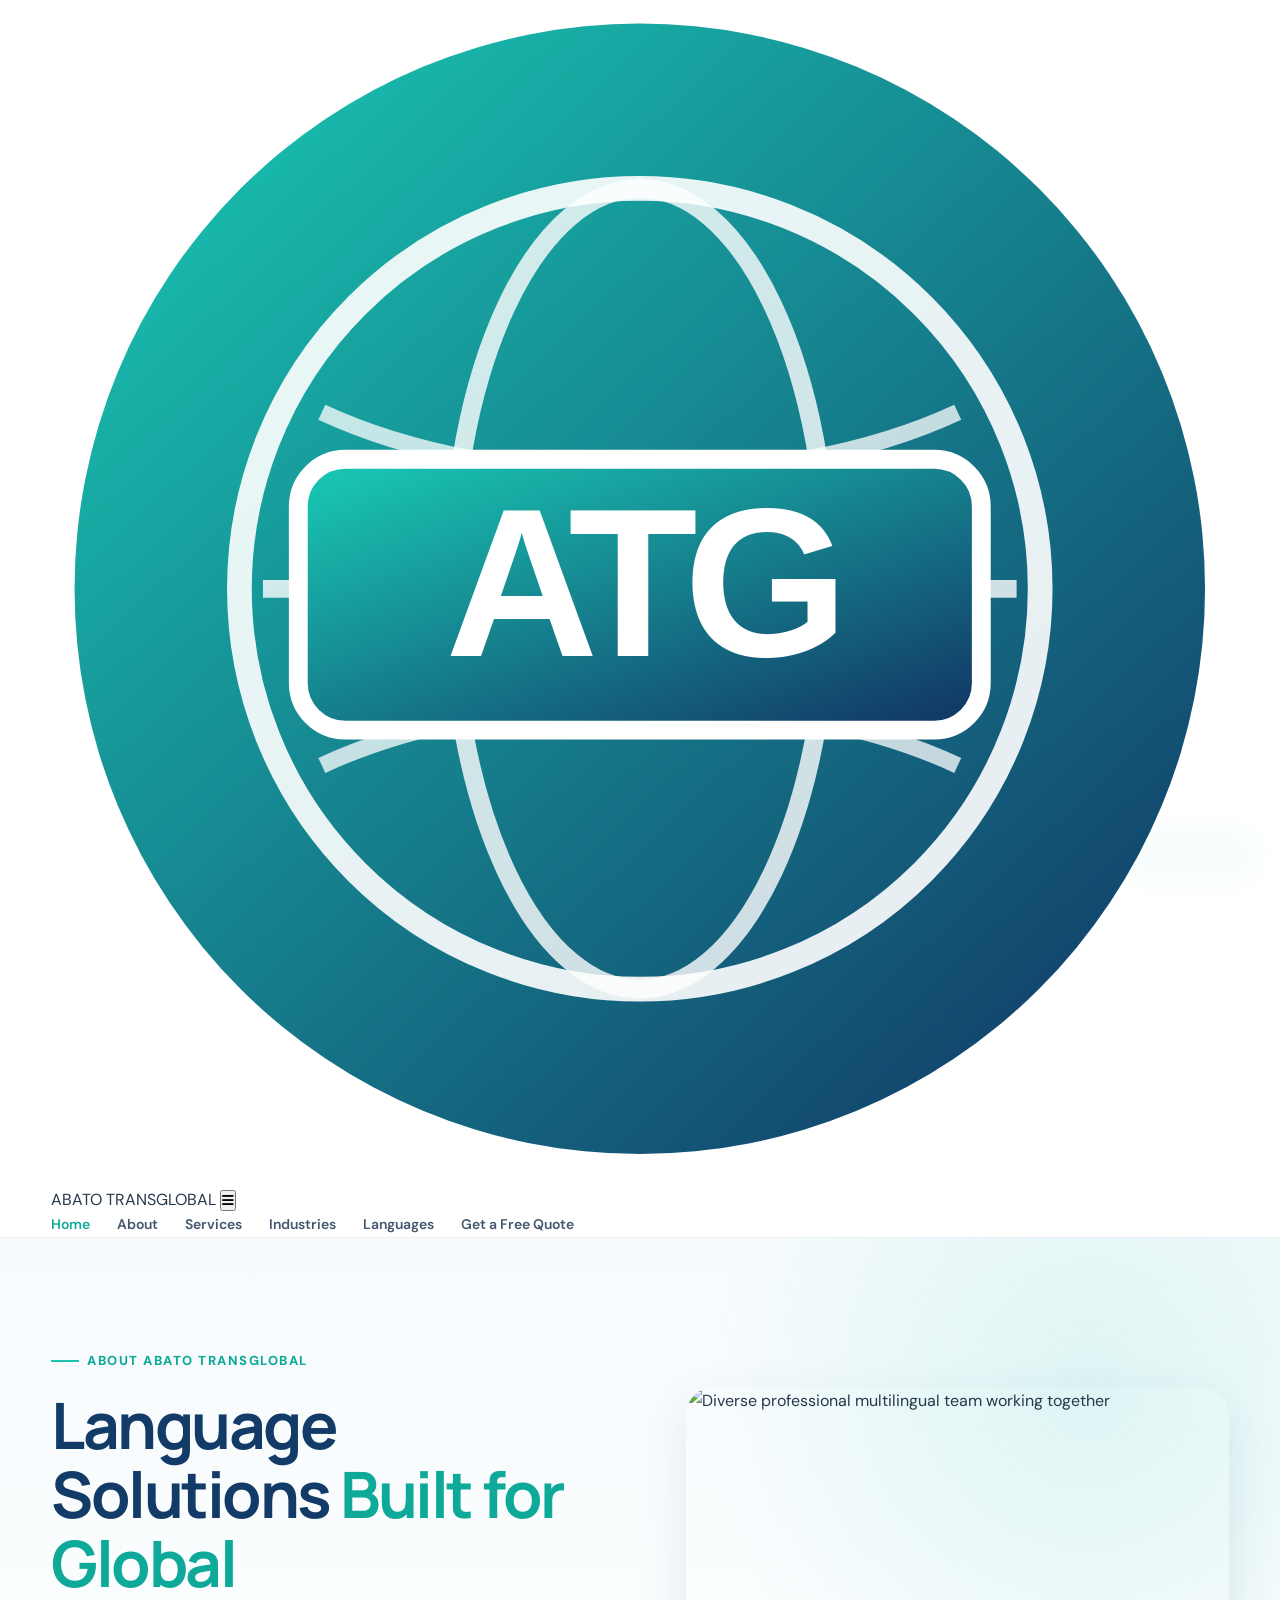
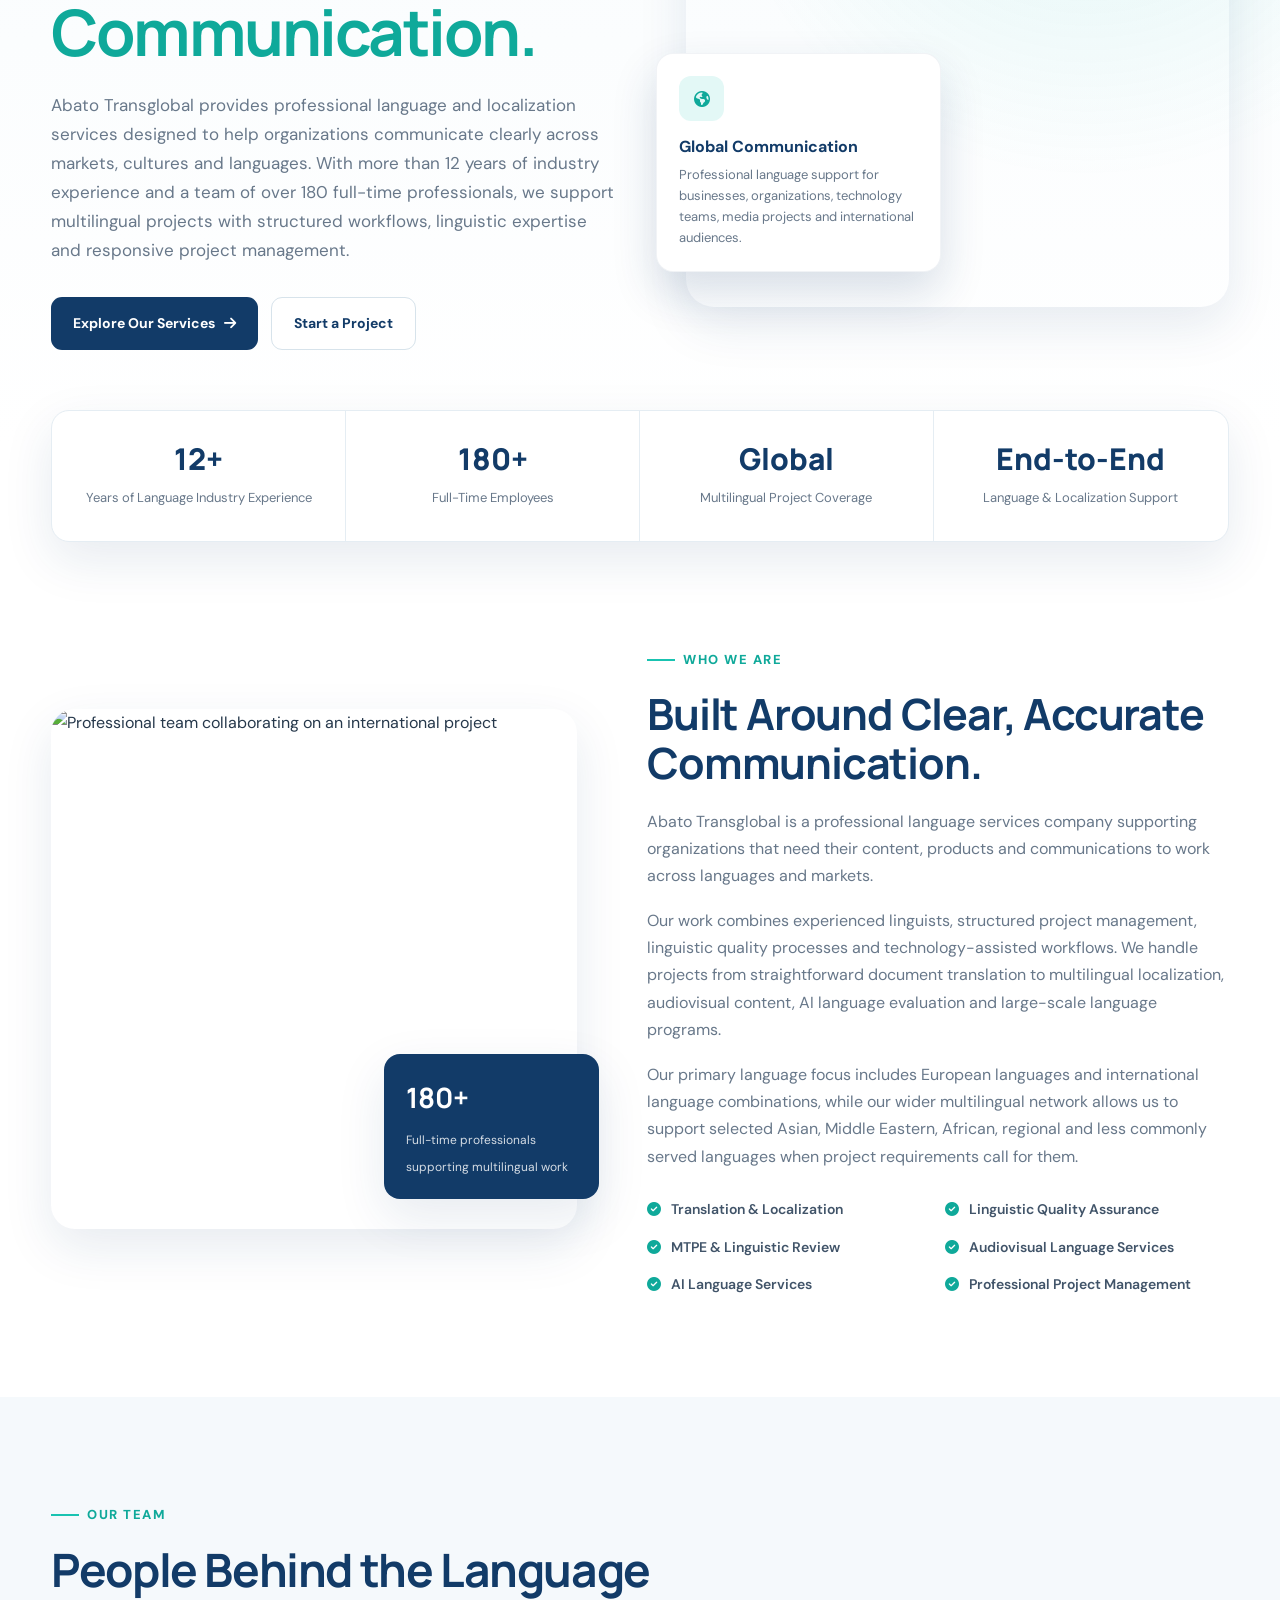
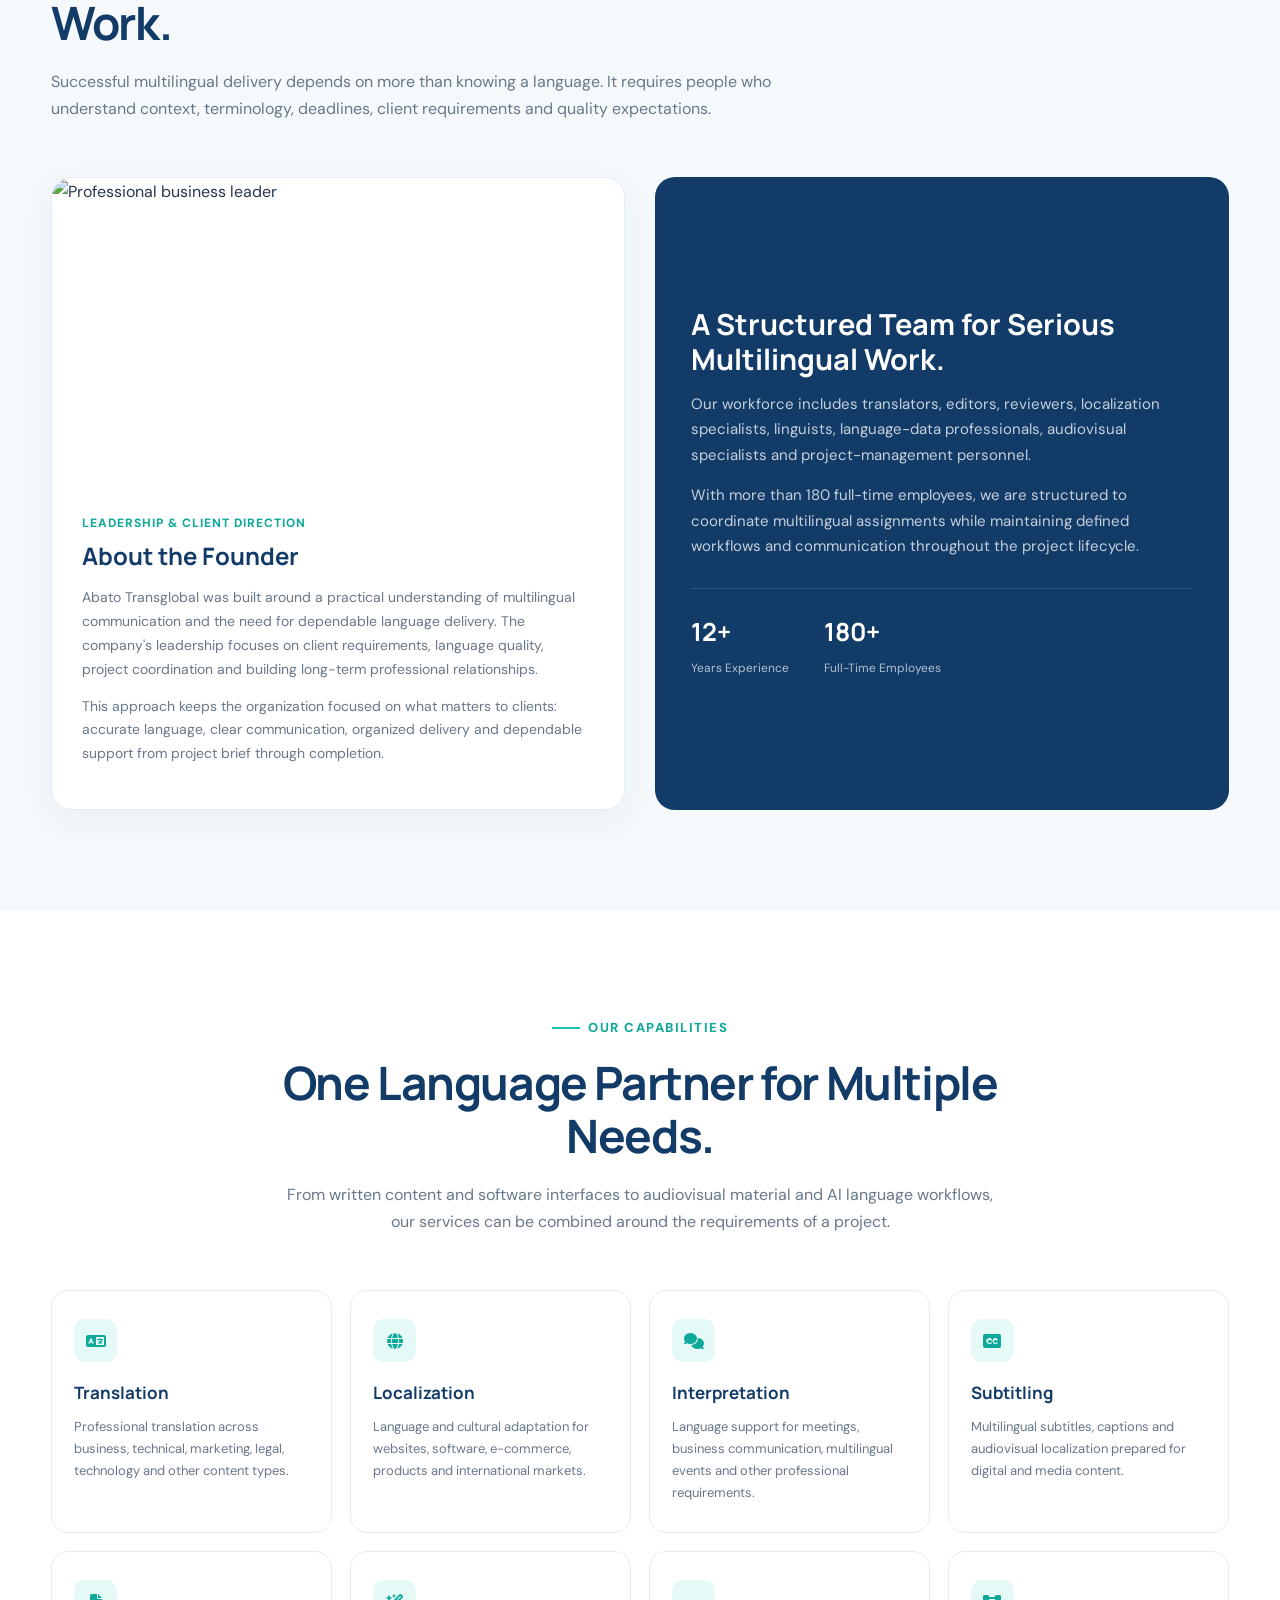
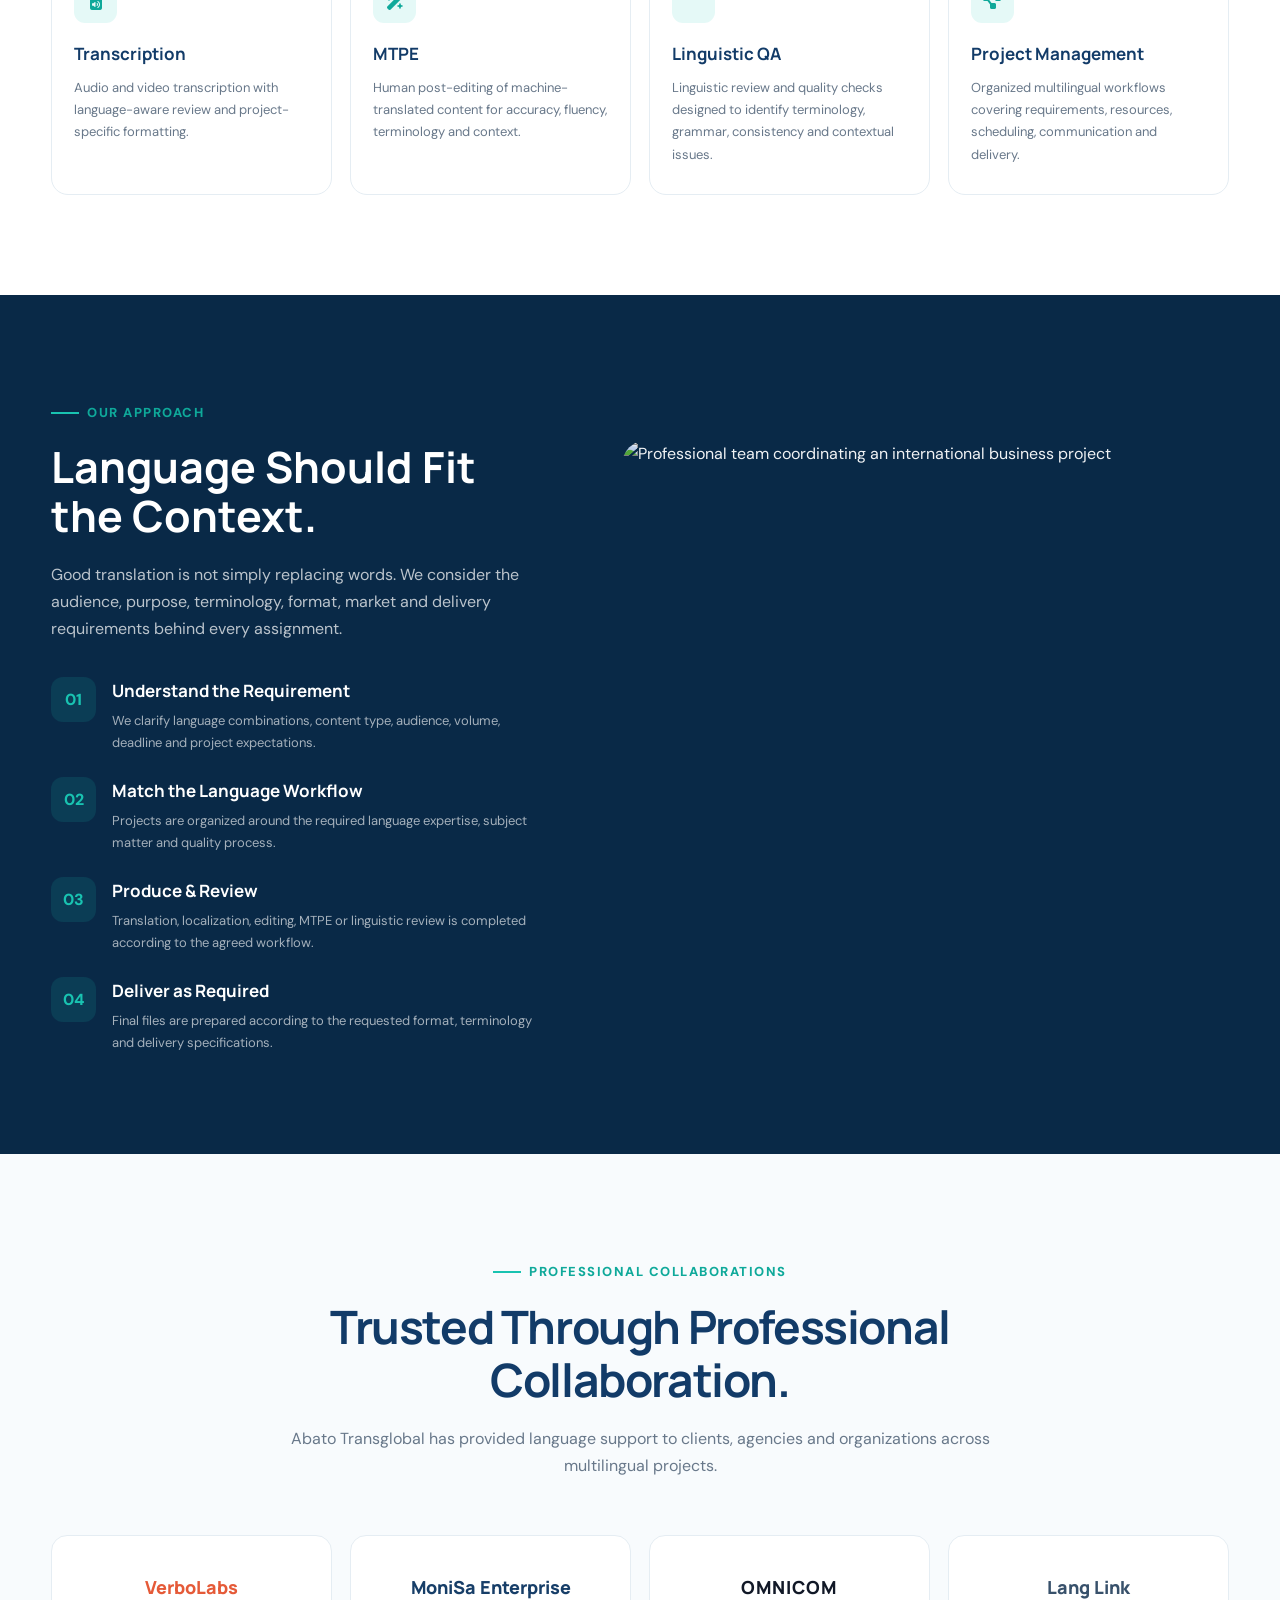
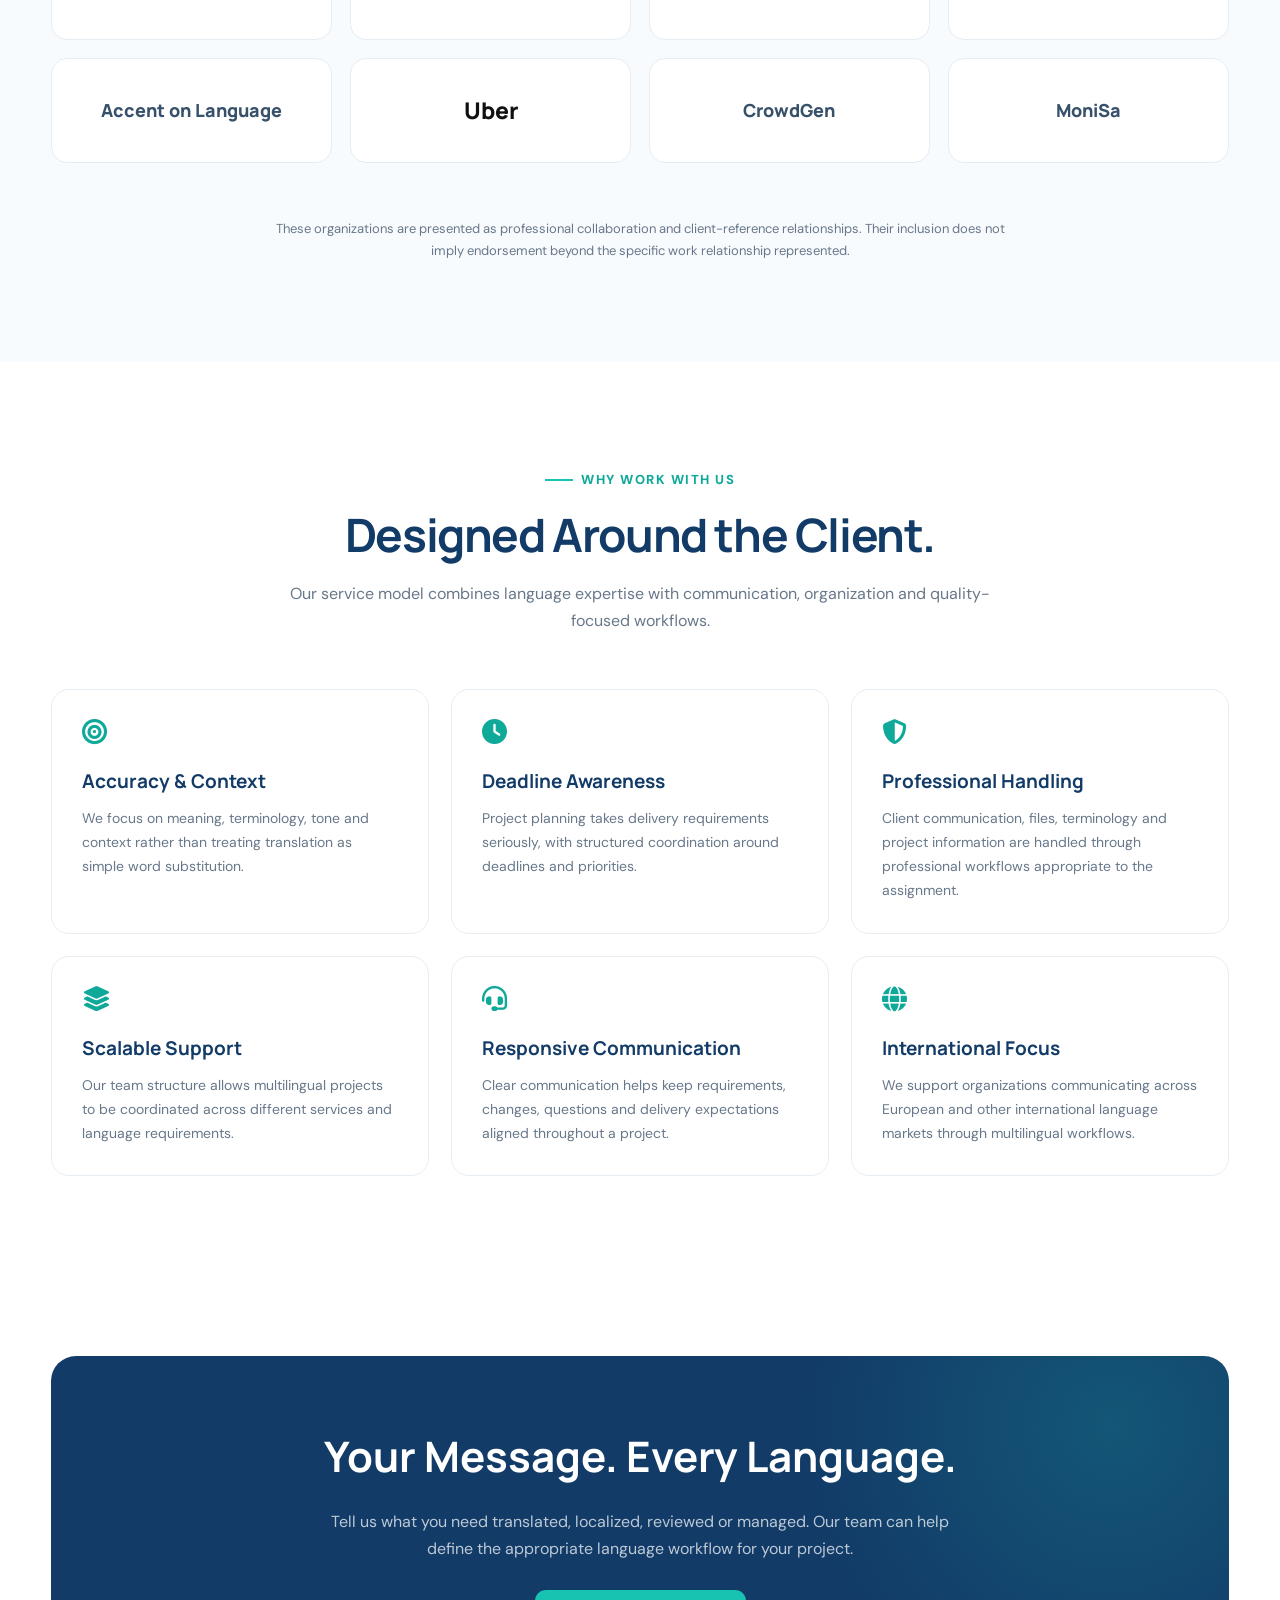
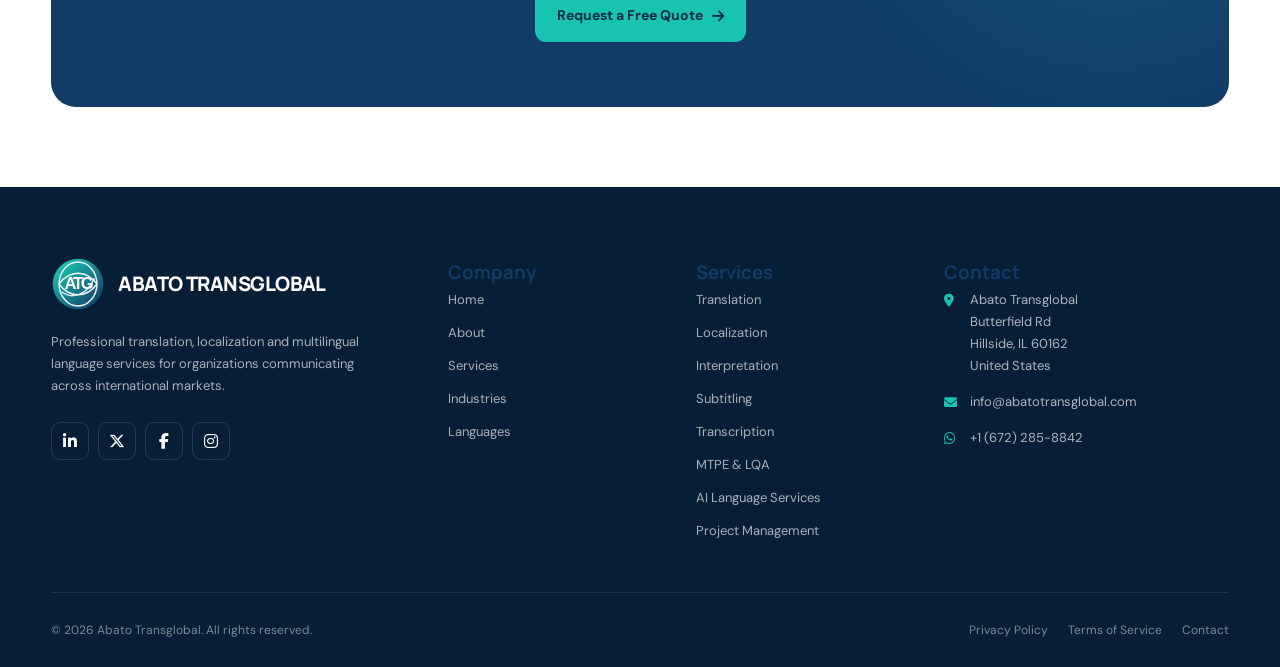
==== about/index.html @ b966aec7 "Update index.html" ====
<!DOCTYPE html>
<html lang="en">
<head>
  <meta charset="UTF-8">
  <meta name="viewport" content="width=device-width, initial-scale=1.0">

  <title>About Us | Abato Transglobal</title>

  <meta name="description"
        content="Learn about Abato Transglobal, a professional language services company providing translation, localization, interpretation, subtitling, transcription, MTPE, linguistic QA, AI language services and project management.">

  <meta name="keywords"
        content="Abato Transglobal, translation company, localization, interpretation, subtitling, transcription, MTPE, linguistic QA, multilingual services">

  <link rel="canonical" href="https://abatotransglobal.com/about/">

  <!-- Google Fonts -->
  <link rel="preconnect" href="https://fonts.googleapis.com">
  <link rel="preconnect" href="https://fonts.gstatic.com" crossorigin>

  <link href="https://fonts.googleapis.com/css2?family=DM+Sans:wght@400;500;600;700&family=Manrope:wght@500;600;700;800&display=swap"
        rel="stylesheet">

  <!-- Font Awesome -->
  <link rel="stylesheet"
        href="https://cdnjs.cloudflare.com/ajax/libs/font-awesome/6.5.2/css/all.min.css">

  <style>

    :root {
      --teal: #19c3b1;
      --teal-dark: #0fa99a;
      --navy: #123b68;
      --navy-dark: #092947;
      --text: #26384b;
      --muted: #68788a;
      --light: #f5f9fc;
      --white: #ffffff;
      --border: #e5edf3;
      --shadow: 0 18px 50px rgba(18,59,104,0.10);
      --radius: 20px;
    }

    * {
      margin: 0;
      padding: 0;
      box-sizing: border-box;
    }

    html {
      scroll-behavior: smooth;
    }

    body {
      font-family: "DM Sans", sans-serif;
      color: var(--text);
      background: #ffffff;
      line-height: 1.7;
      overflow-x: hidden;
    }

    img {
      width: 100%;
      display: block;
    }

    a {
      text-decoration: none;
      color: inherit;
    }

    button,
    input,
    textarea,
    select {
      font-family: inherit;
    }

    .container {
      width: min(1180px, 92%);
      margin: auto;
    }

    /* =========================================
       HEADER
    ========================================= */

    header {
      position: sticky;
      top: 0;
      z-index: 1000;
      background: rgba(255,255,255,0.96);
      backdrop-filter: blur(16px);
      border-bottom: 1px solid rgba(18,59,104,0.08);
    }

    .nav {
      min-height: 82px;
      display: flex;
      align-items: center;
      justify-content: space-between;
      gap: 30px;
    }

    /* =========================================
       EXACT ATG-STYLE HTML LOGO
       DO NOT CHANGE
    ========================================= */

    .logo {
      display: inline-flex;
      align-items: center;
      gap: 13px;
      flex-shrink: 0;
    }

    .logo-icon {
      width: 54px;
      height: 54px;
      display: block;
      flex-shrink: 0;
    }

    .logo-text {
      font-family: "Manrope", sans-serif;
      font-size: 20px;
      line-height: 1;
      font-weight: 800;
      color: #123b68;
      letter-spacing: -0.55px;
      white-space: nowrap;
    }

    .nav-links {
      display: flex;
      align-items: center;
      gap: 27px;
    }

    .nav-links a {
      font-size: 14px;
      font-weight: 600;
      color: #42566c;
      transition: 0.25s ease;
    }

    .nav-links a:hover,
    .nav-links a.active {
      color: var(--teal-dark);
    }

    .nav-cta {
      background: var(--navy);
      color: white !important;
      padding: 12px 19px;
      border-radius: 10px;
    }

    .nav-cta:hover {
      background: var(--teal-dark);
    }

    .mobile-menu {
      display: none;
      border: none;
      background: none;
      color: var(--navy);
      font-size: 24px;
      cursor: pointer;
    }

    /* =========================================
       HERO
    ========================================= */

    .hero {
      position: relative;
      padding: 105px 0 95px;
      overflow: hidden;
      background:
        radial-gradient(circle at 85% 20%, rgba(25,195,177,0.12), transparent 30%),
        linear-gradient(180deg, #f7fbfd 0%, #ffffff 100%);
    }

    .hero-grid {
      display: grid;
      grid-template-columns: 1.02fr 0.98fr;
      gap: 70px;
      align-items: center;
    }

    .eyebrow {
      display: inline-flex;
      align-items: center;
      gap: 8px;
      color: var(--teal-dark);
      font-size: 13px;
      font-weight: 800;
      text-transform: uppercase;
      letter-spacing: 1.5px;
      margin-bottom: 18px;
    }

    .eyebrow::before {
      content: "";
      width: 28px;
      height: 2px;
      background: var(--teal);
      display: inline-block;
    }

    h1,
    h2,
    h3 {
      font-family: "Manrope", sans-serif;
      color: var(--navy);
    }

    .hero h1 {
      font-size: clamp(42px, 5vw, 68px);
      line-height: 1.08;
      letter-spacing: -2.5px;
      margin-bottom: 25px;
    }

    .hero h1 span {
      color: var(--teal-dark);
    }

    .hero-copy {
      color: var(--muted);
      font-size: 17px;
      max-width: 640px;
      margin-bottom: 32px;
    }

    .hero-buttons {
      display: flex;
      flex-wrap: wrap;
      gap: 13px;
    }

    .btn {
      display: inline-flex;
      align-items: center;
      justify-content: center;
      gap: 9px;
      padding: 14px 22px;
      border-radius: 11px;
      font-size: 14px;
      font-weight: 700;
      transition: 0.25s ease;
    }

    .btn-primary {
      background: var(--navy);
      color: white;
    }

    .btn-primary:hover {
      background: var(--teal-dark);
      transform: translateY(-2px);
    }

    .btn-secondary {
      border: 1px solid #d7e3eb;
      color: var(--navy);
      background: white;
    }

    .btn-secondary:hover {
      border-color: var(--teal);
      color: var(--teal-dark);
    }

    .hero-image-wrap {
      position: relative;
    }

    .hero-image {
      height: 520px;
      object-fit: cover;
      border-radius: 28px;
      box-shadow: var(--shadow);
    }

    .hero-card {
      position: absolute;
      left: -30px;
      bottom: 35px;
      width: 285px;
      background: white;
      padding: 22px;
      border-radius: 17px;
      box-shadow: 0 20px 45px rgba(18,59,104,0.16);
      border: 1px solid rgba(18,59,104,0.06);
    }

    .hero-card-icon {
      width: 45px;
      height: 45px;
      display: grid;
      place-items: center;
      background: rgba(25,195,177,0.12);
      color: var(--teal-dark);
      border-radius: 12px;
      margin-bottom: 12px;
    }

    .hero-card strong {
      color: var(--navy);
      display: block;
      margin-bottom: 5px;
    }

    .hero-card p {
      color: var(--muted);
      font-size: 13px;
      line-height: 1.6;
    }

    /* =========================================
       STATS
    ========================================= */

    .stats {
      padding: 0;
      margin-top: -35px;
      position: relative;
      z-index: 3;
    }

    .stats-grid {
      background: white;
      box-shadow: var(--shadow);
      border-radius: 18px;
      border: 1px solid var(--border);
      display: grid;
      grid-template-columns: repeat(4, 1fr);
      overflow: hidden;
    }

    .stat {
      padding: 30px 24px;
      text-align: center;
      border-right: 1px solid var(--border);
    }

    .stat:last-child {
      border-right: none;
    }

    .stat strong {
      font-family: "Manrope", sans-serif;
      color: var(--navy);
      display: block;
      font-size: 30px;
      font-weight: 800;
      line-height: 1.2;
      margin-bottom: 6px;
    }

    .stat span {
      font-size: 13px;
      color: var(--muted);
    }

    /* =========================================
       SECTIONS
    ========================================= */

    section {
      padding: 100px 0;
    }

    .section-heading {
      max-width: 720px;
      margin-bottom: 55px;
    }

    .section-heading.center {
      margin-left: auto;
      margin-right: auto;
      text-align: center;
    }

    .section-heading h2 {
      font-size: clamp(32px, 4vw, 46px);
      line-height: 1.15;
      letter-spacing: -1.4px;
      margin-bottom: 18px;
    }

    .section-heading p {
      color: var(--muted);
      font-size: 16px;
    }

    /* =========================================
       WHO WE ARE
    ========================================= */

    .who {
      background: white;
    }

    .who-grid {
      display: grid;
      grid-template-columns: 0.95fr 1.05fr;
      gap: 70px;
      align-items: center;
    }

    .image-card {
      position: relative;
    }

    .image-card img {
      height: 520px;
      object-fit: cover;
      border-radius: 24px;
      box-shadow: var(--shadow);
    }

    .image-badge {
      position: absolute;
      right: -22px;
      bottom: 30px;
      background: var(--navy);
      color: white;
      padding: 20px 22px;
      border-radius: 16px;
      width: 215px;
      box-shadow: var(--shadow);
    }

    .image-badge strong {
      display: block;
      font-family: "Manrope", sans-serif;
      font-size: 28px;
      margin-bottom: 3px;
    }

    .image-badge span {
      font-size: 12px;
      opacity: 0.82;
    }

    .who-content h2 {
      font-size: 43px;
      line-height: 1.15;
      letter-spacing: -1.2px;
      margin-bottom: 20px;
    }

    .who-content p {
      color: var(--muted);
      margin-bottom: 18px;
    }

    .check-list {
      display: grid;
      grid-template-columns: repeat(2, 1fr);
      gap: 14px;
      margin-top: 28px;
    }

    .check-item {
      display: flex;
      align-items: flex-start;
      gap: 10px;
      color: #415469;
      font-size: 14px;
      font-weight: 600;
    }

    .check-item i {
      color: var(--teal-dark);
      margin-top: 4px;
    }

    /* =========================================
       FOUNDER / TEAM
    ========================================= */

    .team {
      background: var(--light);
    }

    .team-grid {
      display: grid;
      grid-template-columns: 1fr 1fr;
      gap: 30px;
    }

    .team-card {
      background: white;
      border: 1px solid var(--border);
      border-radius: 20px;
      overflow: hidden;
      box-shadow: 0 10px 35px rgba(18,59,104,0.05);
    }

    .team-card-image {
      height: 300px;
      object-fit: cover;
    }

    .team-card-body {
      padding: 30px;
    }

    .team-card-body h3 {
      font-size: 24px;
      margin-bottom: 10px;
    }

    .team-card-body p {
      color: var(--muted);
      font-size: 14px;
      margin-bottom: 13px;
    }

    .team-role {
      color: var(--teal-dark);
      font-size: 12px;
      font-weight: 800;
      text-transform: uppercase;
      letter-spacing: 1px;
    }

    .team-note {
      background: var(--navy);
      color: white;
      border-radius: 20px;
      padding: 36px;
      display: flex;
      flex-direction: column;
      justify-content: center;
    }

    .team-note h3 {
      color: white;
      font-size: 29px;
      line-height: 1.2;
      margin-bottom: 15px;
    }

    .team-note p {
      color: rgba(255,255,255,0.76);
      font-size: 15px;
    }

    .team-note .mini-stat {
      margin-top: 28px;
      padding-top: 22px;
      border-top: 1px solid rgba(255,255,255,0.13);
      display: flex;
      gap: 35px;
    }

    .mini-stat strong {
      display: block;
      font-size: 25px;
      font-family: "Manrope", sans-serif;
    }

    .mini-stat span {
      color: rgba(255,255,255,0.68);
      font-size: 12px;
    }

    /* =========================================
       CAPABILITIES
    ========================================= */

    .capabilities-grid {
      display: grid;
      grid-template-columns: repeat(4, 1fr);
      gap: 18px;
    }

    .capability {
      padding: 28px 22px;
      border: 1px solid var(--border);
      border-radius: 17px;
      background: white;
      transition: 0.25s ease;
    }

    .capability:hover {
      transform: translateY(-5px);
      box-shadow: var(--shadow);
      border-color: rgba(25,195,177,0.28);
    }

    .capability i {
      width: 43px;
      height: 43px;
      display: grid;
      place-items: center;
      border-radius: 11px;
      background: rgba(25,195,177,0.11);
      color: var(--teal-dark);
      margin-bottom: 17px;
    }

    .capability h3 {
      font-size: 17px;
      margin-bottom: 8px;
    }

    .capability p {
      font-size: 13px;
      color: var(--muted);
    }

    /* =========================================
       APPROACH
    ========================================= */

    .approach {
      background: var(--navy-dark);
      color: white;
    }

    .approach-grid {
      display: grid;
      grid-template-columns: 0.9fr 1.1fr;
      gap: 75px;
      align-items: center;
    }

    .approach h2 {
      color: white;
      font-size: 43px;
      line-height: 1.15;
      margin-bottom: 20px;
    }

    .approach-intro {
      color: rgba(255,255,255,0.72);
      margin-bottom: 35px;
    }

    .approach-list {
      display: grid;
      gap: 23px;
    }

    .approach-item {
      display: grid;
      grid-template-columns: 45px 1fr;
      gap: 16px;
    }

    .approach-number {
      width: 45px;
      height: 45px;
      border-radius: 12px;
      display: grid;
      place-items: center;
      background: rgba(25,195,177,0.13);
      color: var(--teal);
      font-weight: 800;
    }

    .approach-item h3 {
      color: white;
      font-size: 17px;
      margin-bottom: 4px;
    }

    .approach-item p {
      color: rgba(255,255,255,0.63);
      font-size: 13px;
    }

    .approach-image {
      height: 570px;
      object-fit: cover;
      border-radius: 25px;
      opacity: 0.94;
    }

    /* =========================================
       TRUSTED COLLABORATIONS
    ========================================= */

    .trusted {
      background: #f8fbfd;
    }

    .trusted-logos {
      display: grid;
      grid-template-columns: repeat(4, 1fr);
      gap: 18px;
      margin-bottom: 55px;
    }

    .trusted-logo {
      height: 105px;
      background: white;
      border: 1px solid var(--border);
      border-radius: 16px;
      display: flex;
      align-items: center;
      justify-content: center;
      padding: 20px;
      text-align: center;
      transition: 0.25s ease;
    }

    .trusted-logo:hover {
      transform: translateY(-3px);
      box-shadow: 0 12px 30px rgba(18,59,104,0.08);
    }

    .trusted-logo span {
      font-family: "Manrope", sans-serif;
      font-weight: 800;
      color: #38516b;
      font-size: 18px;
    }

    .trusted-logo.verbo span {
      color: #e55a38;
    }

    .trusted-logo.monisa span {
      color: #173e68;
    }

    .trusted-logo.omnicom span {
      color: #111827;
      letter-spacing: 1px;
    }

    .trusted-logo.uber span {
      color: #111111;
      font-size: 23px;
    }

    .trusted-note {
      max-width: 730px;
      margin: 0 auto;
      text-align: center;
      color: var(--muted);
      font-size: 13px;
    }

    /* =========================================
       WHY ABATO
    ========================================= */

    .why-grid {
      display: grid;
      grid-template-columns: repeat(3, 1fr);
      gap: 22px;
    }

    .why-card {
      border: 1px solid var(--border);
      border-radius: 18px;
      padding: 30px;
      background: white;
    }

    .why-card i {
      color: var(--teal-dark);
      font-size: 25px;
      margin-bottom: 20px;
    }

    .why-card h3 {
      font-size: 19px;
      margin-bottom: 10px;
    }

    .why-card p {
      color: var(--muted);
      font-size: 14px;
    }

    /* =========================================
       CTA
    ========================================= */

    .cta {
      padding: 80px 0;
    }

    .cta-box {
      position: relative;
      overflow: hidden;
      background:
        radial-gradient(circle at 90% 20%, rgba(25,195,177,0.20), transparent 28%),
        var(--navy);
      color: white;
      padding: 65px;
      border-radius: 25px;
      text-align: center;
    }

    .cta-box h2 {
      color: white;
      font-size: 42px;
      margin-bottom: 15px;
    }

    .cta-box p {
      color: rgba(255,255,255,0.72);
      max-width: 650px;
      margin: 0 auto 28px;
    }

    .cta-box .btn-primary {
      background: var(--teal);
      color: #062c43;
    }

    .cta-box .btn-primary:hover {
      background: white;
      color: var(--navy);
    }

    /* =========================================
       FOOTER
    ========================================= */

    footer {
      background: #071f36;
      color: white;
      padding-top: 70px;
    }

    .footer-grid {
      display: grid;
      grid-template-columns: 1.4fr 0.8fr 0.8fr 1.15fr;
      gap: 50px;
      padding-bottom: 50px;
    }

    .footer-brand .logo {
      margin-bottom: 20px;
    }

    .footer-brand .logo-text {
      color: white;
    }

    .footer-description {
      color: rgba(255,255,255,0.65);
      font-size: 13px;
      max-width: 360px;
      margin-bottom: 25px;
    }

    .footer h3 {
      color: white;
      font-size: 15px;
      margin-bottom: 19px;
    }

    .footer-links {
      display: grid;
      gap: 11px;
    }

    .footer-links a {
      color: rgba(255,255,255,0.65);
      font-size: 13px;
      transition: 0.2s ease;
    }

    .footer-links a:hover {
      color: var(--teal);
    }

    .contact-list {
      display: grid;
      gap: 14px;
    }

    .contact-item {
      display: flex;
      gap: 11px;
      color: rgba(255,255,255,0.67);
      font-size: 13px;
    }

    .contact-item i {
      color: var(--teal);
      margin-top: 5px;
      min-width: 15px;
    }

    .socials {
      display: flex;
      gap: 9px;
      margin-top: 22px;
    }

    .socials a {
      width: 38px;
      height: 38px;
      border-radius: 9px;
      display: grid;
      place-items: center;
      border: 1px solid rgba(255,255,255,0.12);
      color: white;
      transition: 0.2s ease;
    }

    .socials a:hover {
      background: var(--teal);
      color: #062c43;
      transform: translateY(-2px);
    }

    .footer-bottom {
      border-top: 1px solid rgba(255,255,255,0.09);
      min-height: 75px;
      display: flex;
      align-items: center;
      justify-content: space-between;
      gap: 20px;
      color: rgba(255,255,255,0.48);
      font-size: 12px;
    }

    .footer-bottom-links {
      display: flex;
      gap: 20px;
    }

    .footer-bottom-links a:hover {
      color: white;
    }

    /* =========================================
       FLOATING QUOTE BUTTON
    ========================================= */

    .floating-quote {
      position: fixed;
      right: 22px;
      bottom: 22px;
      z-index: 900;
      background: var(--teal);
      color: #062c43;
      padding: 14px 18px;
      border-radius: 50px;
      font-size: 13px;
      font-weight: 800;
      box-shadow: 0 12px 30px rgba(25,195,177,0.28);
      display: flex;
      align-items: center;
      gap: 8px;
    }

    .floating-quote:hover {
      background: var(--navy);
      color: white;
    }

    /* =========================================
       RESPONSIVE
    ========================================= */

    @media (max-width: 1050px) {

      .nav-links {
        gap: 16px;
      }

      .hero-grid,
      .who-grid,
      .approach-grid {
        gap: 45px;
      }

      .capabilities-grid {
        grid-template-columns: repeat(2, 1fr);
      }

      .trusted-logos {
        grid-template-columns: repeat(2, 1fr);
      }

      .footer-grid {
        grid-template-columns: repeat(2, 1fr);
      }

    }

    @media (max-width: 820px) {

      .nav {
        min-height: 72px;
      }

      .nav-links {
        position: absolute;
        left: 0;
        right: 0;
        top: 72px;
        display: none;
        flex-direction: column;
        align-items: stretch;
        gap: 0;
        background: white;
        border-bottom: 1px solid var(--border);
        box-shadow: 0 15px 30px rgba(18,59,104,0.08);
      }

      .nav-links.show {
        display: flex;
      }

      .nav-links a {
        padding: 16px 5%;
        border-bottom: 1px solid #eef3f6;
      }

      .nav-cta {
        margin: 10px 5% 16px;
        text-align: center;
      }

      .mobile-menu {
        display: block;
      }

      .hero {
        padding: 70px 0 80px;
      }

      .hero-grid,
      .who-grid,
      .approach-grid,
      .team-grid {
        grid-template-columns: 1fr;
      }

      .hero-image {
        height: 430px;
      }

      .hero-card {
        left: 20px;
        bottom: 20px;
      }

      .stats-grid {
        grid-template-columns: repeat(2, 1fr);
      }

      .stat:nth-child(2) {
        border-right: none;
      }

      .stat:nth-child(-n+2) {
        border-bottom: 1px solid var(--border);
      }

      .image-card img {
        height: 430px;
      }

      .image-badge {
        right: 15px;
      }

      .why-grid {
        grid-template-columns: 1fr;
      }

      .approach-image {
        height: 400px;
      }

      .cta-box {
        padding: 45px 25px;
      }

    }

    @media (max-width: 560px) {

      .container {
        width: 90%;
      }

      .logo-icon {
        width: 46px;
        height: 46px;
      }

      .logo-text {
        font-size: 16px;
      }

      .hero h1 {
        font-size: 42px;
      }

      .hero-copy {
        font-size: 15px;
      }

      section {
        padding: 75px 0;
      }

      .stats-grid {
        grid-template-columns: 1fr;
      }

      .stat {
        border-right: none !important;
        border-bottom: 1px solid var(--border);
      }

      .stat:last-child {
        border-bottom: none;
      }

      .check-list {
        grid-template-columns: 1fr;
      }

      .capabilities-grid,
      .trusted-logos,
      .footer-grid {
        grid-template-columns: 1fr;
      }

      .trusted-logo {
        height: 90px;
      }

      .footer-bottom {
        flex-direction: column;
        align-items: flex-start;
        padding: 22px 0;
      }

      .footer-bottom-links {
        flex-wrap: wrap;
      }

      .floating-quote {
        right: 15px;
        bottom: 15px;
      }

    }

  </style>
</head>

<body>

<!-- =========================================================
     HEADER
========================================================= -->

 <header class="site-header">
    <div class="container nav-wrap">

      <a href="/" class="site-logo" aria-label="Abato Transglobal home">
        <!-- Inline ATG globe logo. Reuse this SVG unchanged on all pages. -->
        <svg class="logo-symbol" viewBox="0 0 100 100" role="img" aria-label="ATG globe logo" xmlns="http://www.w3.org/2000/svg">
          <defs>
            <linearGradient id="atgGradient" x1="8%" y1="5%" x2="92%" y2="95%">
              <stop offset="0%" stop-color="#19C3B1"/>
              <stop offset="100%" stop-color="#123B68"/>
            </linearGradient>
          </defs>
          <circle cx="50" cy="50" r="48" fill="url(#atgGradient)"/>
          <circle cx="50" cy="50" r="34" fill="none" stroke="#FFFFFF" stroke-width="2.1" opacity=".9"/>
          <ellipse cx="50" cy="50" rx="16" ry="34" fill="none" stroke="#FFFFFF" stroke-width="1.6" opacity=".8"/>
          <path d="M18 50 H82" fill="none" stroke="#FFFFFF" stroke-width="1.5" opacity=".8"/>
          <path d="M23 35 C38 42 62 42 77 35" fill="none" stroke="#FFFFFF" stroke-width="1.4" opacity=".75"/>
          <path d="M23 65 C38 58 62 58 77 65" fill="none" stroke="#FFFFFF" stroke-width="1.4" opacity=".75"/>
          <rect x="21" y="39" width="58" height="23" rx="4" fill="url(#atgGradient)" stroke="#FFFFFF" stroke-width="1.6"/>
          <text x="50" y="55.7" text-anchor="middle" font-family="Arial, Helvetica, sans-serif" font-size="18" font-weight="800" letter-spacing="-1.2" fill="#FFFFFF">ATG</text>
        </svg>
        <span class="logo-wordmark">ABATO TRANSGLOBAL</span>
      </a>

      <button class="menu-toggle" id="menuToggle" aria-label="Open navigation menu" aria-expanded="false">
        <i class="fa-solid fa-bars"></i>
      </button>

      <nav class="nav-links" id="navLinks" aria-label="Main navigation">
        <a href="/" class="active">Home</a>
        <a href="/about/">About</a>
        <a href="/services/">Services</a>
        <a href="/industries/">Industries</a>
        <a href="/languages/">Languages</a>
        <a href="#quote" class="nav-quote">Get a Free Quote</a>
      </nav>
    </div>
  </header>

   <main>

<!-- =========================================================
     HERO
========================================================= -->

<main>

<section class="hero">

  <div class="container hero-grid">

    <div>

      <div class="eyebrow">
        About Abato Transglobal
      </div>

      <h1>
        Language Solutions
        <span>Built for Global Communication.</span>
      </h1>

      <p class="hero-copy">
        Abato Transglobal provides professional language and localization
        services designed to help organizations communicate clearly across
        markets, cultures and languages. With more than 12 years of industry
        experience and a team of over 180 full-time professionals, we support
        multilingual projects with structured workflows, linguistic expertise
        and responsive project management.
      </p>

      <div class="hero-buttons">

        <a href="/services/" class="btn btn-primary">
          Explore Our Services
          <i class="fa-solid fa-arrow-right"></i>
        </a>

        <a href="/#quote" class="btn btn-secondary">
          Start a Project
        </a>

      </div>

    </div>


    <div class="hero-image-wrap">

      <img
        class="hero-image"
        src="https://images.unsplash.com/photo-1521737711867-e3b97375f902?auto=format&fit=crop&w=1200&q=85"
        alt="Diverse professional multilingual team working together">

      <div class="hero-card">

        <div class="hero-card-icon">
          <i class="fa-solid fa-earth-americas"></i>
        </div>

        <strong>
          Global Communication
        </strong>

        <p>
          Professional language support for businesses, organizations,
          technology teams, media projects and international audiences.
        </p>

      </div>

    </div>

  </div>

</section>


<!-- =========================================================
     COMPANY STATS
========================================================= -->

<section class="stats">

  <div class="container">

    <div class="stats-grid">

      <div class="stat">

        <strong>12+</strong>

        <span>
          Years of Language Industry Experience
        </span>

      </div>

      <div class="stat">

        <strong>180+</strong>

        <span>
          Full-Time Employees
        </span>

      </div>

      <div class="stat">

        <strong>Global</strong>

        <span>
          Multilingual Project Coverage
        </span>

      </div>

      <div class="stat">

        <strong>End-to-End</strong>

        <span>
          Language & Localization Support
        </span>

      </div>

    </div>

  </div>

</section>


<!-- =========================================================
     WHO WE ARE
========================================================= -->

<section class="who">

  <div class="container who-grid">

    <div class="image-card">

      <img
        src="https://images.unsplash.com/photo-1522202176988-66273c2fd55f?auto=format&fit=crop&w=1200&q=85"
        alt="Professional team collaborating on an international project">

      <div class="image-badge">

        <strong>180+</strong>

        <span>
          Full-time professionals supporting multilingual work
        </span>

      </div>

    </div>


    <div class="who-content">

      <div class="eyebrow">
        Who We Are
      </div>

      <h2>
        Built Around Clear,
        Accurate Communication.
      </h2>

      <p>
        Abato Transglobal is a professional language services company
        supporting organizations that need their content, products and
        communications to work across languages and markets.
      </p>

      <p>
        Our work combines experienced linguists, structured project
        management, linguistic quality processes and technology-assisted
        workflows. We handle projects from straightforward document
        translation to multilingual localization, audiovisual content,
        AI language evaluation and large-scale language programs.
      </p>

      <p>
        Our primary language focus includes European languages and
        international language combinations, while our wider multilingual
        network allows us to support selected Asian, Middle Eastern,
        African, regional and less commonly served languages when project
        requirements call for them.
      </p>

      <div class="check-list">

        <div class="check-item">
          <i class="fa-solid fa-circle-check"></i>
          Translation & Localization
        </div>

        <div class="check-item">
          <i class="fa-solid fa-circle-check"></i>
          Linguistic Quality Assurance
        </div>

        <div class="check-item">
          <i class="fa-solid fa-circle-check"></i>
          MTPE & Linguistic Review
        </div>

        <div class="check-item">
          <i class="fa-solid fa-circle-check"></i>
          Audiovisual Language Services
        </div>

        <div class="check-item">
          <i class="fa-solid fa-circle-check"></i>
          AI Language Services
        </div>

        <div class="check-item">
          <i class="fa-solid fa-circle-check"></i>
          Professional Project Management
        </div>

      </div>

    </div>

  </div>

</section>


<!-- =========================================================
     TEAM / LEADERSHIP
========================================================= -->

<section class="team">

  <div class="container">

    <div class="section-heading">

      <div class="eyebrow">
        Our Team
      </div>

      <h2>
        People Behind the Language Work.
      </h2>

      <p>
        Successful multilingual delivery depends on more than knowing a
        language. It requires people who understand context, terminology,
        deadlines, client requirements and quality expectations.
      </p>

    </div>


    <div class="team-grid">

      <article class="team-card">

        <img
          class="team-card-image"
          src="https://images.unsplash.com/photo-1560250097-0b93528c311a?auto=format&fit=crop&w=1000&q=85"
          alt="Professional business leader">

        <div class="team-card-body">

          <span class="team-role">
            Leadership & Client Direction
          </span>

          <h3>
            About the Founder
          </h3>

          <p>
            Abato Transglobal was built around a practical understanding of
            multilingual communication and the need for dependable language
            delivery. The company's leadership focuses on client
            requirements, language quality, project coordination and building
            long-term professional relationships.
          </p>

          <p>
            This approach keeps the organization focused on what matters to
            clients: accurate language, clear communication, organized
            delivery and dependable support from project brief through
            completion.
          </p>

        </div>

      </article>


      <div class="team-note">

        <h3>
          A Structured Team for Serious Multilingual Work.
        </h3>

        <p>
          Our workforce includes translators, editors, reviewers,
          localization specialists, linguists, language-data professionals,
          audiovisual specialists and project-management personnel.
        </p>

        <p style="margin-top:15px;">
          With more than 180 full-time employees, we are structured to
          coordinate multilingual assignments while maintaining defined
          workflows and communication throughout the project lifecycle.
        </p>

        <div class="mini-stat">

          <div>
            <strong>12+</strong>
            <span>Years Experience</span>
          </div>

          <div>
            <strong>180+</strong>
            <span>Full-Time Employees</span>
          </div>

        </div>

      </div>

    </div>

  </div>

</section>


<!-- =========================================================
     CAPABILITIES
========================================================= -->

<section>

  <div class="container">

    <div class="section-heading center">

      <div class="eyebrow">
        Our Capabilities
      </div>

      <h2>
        One Language Partner for Multiple Needs.
      </h2>

      <p>
        From written content and software interfaces to audiovisual material
        and AI language workflows, our services can be combined around the
        requirements of a project.
      </p>

    </div>


    <div class="capabilities-grid">

      <div class="capability">
        <i class="fa-solid fa-language"></i>
        <h3>Translation</h3>
        <p>
          Professional translation across business, technical, marketing,
          legal, technology and other content types.
        </p>
      </div>

      <div class="capability">
        <i class="fa-solid fa-globe"></i>
        <h3>Localization</h3>
        <p>
          Language and cultural adaptation for websites, software,
          e-commerce, products and international markets.
        </p>
      </div>

      <div class="capability">
        <i class="fa-solid fa-comments"></i>
        <h3>Interpretation</h3>
        <p>
          Language support for meetings, business communication,
          multilingual events and other professional requirements.
        </p>
      </div>

      <div class="capability">
        <i class="fa-solid fa-closed-captioning"></i>
        <h3>Subtitling</h3>
        <p>
          Multilingual subtitles, captions and audiovisual localization
          prepared for digital and media content.
        </p>
      </div>

      <div class="capability">
        <i class="fa-solid fa-file-audio"></i>
        <h3>Transcription</h3>
        <p>
          Audio and video transcription with language-aware review and
          project-specific formatting.
        </p>
      </div>

      <div class="capability">
        <i class="fa-solid fa-wand-magic-sparkles"></i>
        <h3>MTPE</h3>
        <p>
          Human post-editing of machine-translated content for accuracy,
          fluency, terminology and context.
        </p>
      </div>

      <div class="capability">
        <i class="fa-solid fa-magnifying-glass-check"></i>
        <h3>Linguistic QA</h3>
        <p>
          Linguistic review and quality checks designed to identify
          terminology, grammar, consistency and contextual issues.
        </p>
      </div>

      <div class="capability">
        <i class="fa-solid fa-diagram-project"></i>
        <h3>Project Management</h3>
        <p>
          Organized multilingual workflows covering requirements,
          resources, scheduling, communication and delivery.
        </p>
      </div>

    </div>

  </div>

</section>


<!-- =========================================================
     APPROACH
========================================================= -->

<section class="approach">

  <div class="container approach-grid">

    <div>

      <div class="eyebrow">
        Our Approach
      </div>

      <h2>
        Language Should Fit
        the Context.
      </h2>

      <p class="approach-intro">
        Good translation is not simply replacing words. We consider the
        audience, purpose, terminology, format, market and delivery
        requirements behind every assignment.
      </p>


      <div class="approach-list">

        <div class="approach-item">

          <div class="approach-number">01</div>

          <div>
            <h3>Understand the Requirement</h3>

            <p>
              We clarify language combinations, content type, audience,
              volume, deadline and project expectations.
            </p>
          </div>

        </div>


        <div class="approach-item">

          <div class="approach-number">02</div>

          <div>
            <h3>Match the Language Workflow</h3>

            <p>
              Projects are organized around the required language expertise,
              subject matter and quality process.
            </p>
          </div>

        </div>


        <div class="approach-item">

          <div class="approach-number">03</div>

          <div>
            <h3>Produce & Review</h3>

            <p>
              Translation, localization, editing, MTPE or linguistic review
              is completed according to the agreed workflow.
            </p>
          </div>

        </div>


        <div class="approach-item">

          <div class="approach-number">04</div>

          <div>
            <h3>Deliver as Required</h3>

            <p>
              Final files are prepared according to the requested format,
              terminology and delivery specifications.
            </p>
          </div>

        </div>

      </div>

    </div>


    <img
      class="approach-image"
      src="https://images.unsplash.com/photo-1556761175-b413da4baf72?auto=format&fit=crop&w=1200&q=85"
      alt="Professional team coordinating an international business project">

  </div>

</section>


<!-- =========================================================
     TRUSTED COLLABORATIONS
========================================================= -->

<section class="trusted">

  <div class="container">

    <div class="section-heading center">

      <div class="eyebrow">
        Professional Collaborations
      </div>

      <h2>
        Trusted Through Professional Collaboration.
      </h2>

      <p>
        Abato Transglobal has provided language support to clients,
        agencies and organizations across multilingual projects.
      </p>

    </div>


    <div class="trusted-logos">

      <div class="trusted-logo verbo">
        <span>VerboLabs</span>
      </div>

      <div class="trusted-logo monisa">
        <span>MoniSa Enterprise</span>
      </div>

      <div class="trusted-logo omnicom">
        <span>OMNICOM</span>
      </div>

      <div class="trusted-logo">
        <span>Lang Link</span>
      </div>

      <div class="trusted-logo">
        <span>Accent on Language</span>
      </div>

      <div class="trusted-logo uber">
        <span>Uber</span>
      </div>

      <div class="trusted-logo">
        <span>CrowdGen</span>
      </div>

      <div class="trusted-logo">
        <span>MoniSa</span>
      </div>

    </div>


    <p class="trusted-note">
      These organizations are presented as professional collaboration and
      client-reference relationships. Their inclusion does not imply
      endorsement beyond the specific work relationship represented.
    </p>

  </div>

</section>


<!-- =========================================================
     WHY ABATO
========================================================= -->

<section>

  <div class="container">

    <div class="section-heading center">

      <div class="eyebrow">
        Why Work With Us
      </div>

      <h2>
        Designed Around the Client.
      </h2>

      <p>
        Our service model combines language expertise with communication,
        organization and quality-focused workflows.
      </p>

    </div>


    <div class="why-grid">

      <article class="why-card">

        <i class="fa-solid fa-bullseye"></i>

        <h3>
          Accuracy & Context
        </h3>

        <p>
          We focus on meaning, terminology, tone and context rather than
          treating translation as simple word substitution.
        </p>

      </article>


      <article class="why-card">

        <i class="fa-solid fa-clock"></i>

        <h3>
          Deadline Awareness
        </h3>

        <p>
          Project planning takes delivery requirements seriously, with
          structured coordination around deadlines and priorities.
        </p>

      </article>


      <article class="why-card">

        <i class="fa-solid fa-shield-halved"></i>

        <h3>
          Professional Handling
        </h3>

        <p>
          Client communication, files, terminology and project information
          are handled through professional workflows appropriate to the
          assignment.
        </p>

      </article>


      <article class="why-card">

        <i class="fa-solid fa-layer-group"></i>

        <h3>
          Scalable Support
        </h3>

        <p>
          Our team structure allows multilingual projects to be coordinated
          across different services and language requirements.
        </p>

      </article>


      <article class="why-card">

        <i class="fa-solid fa-headset"></i>

        <h3>
          Responsive Communication
        </h3>

        <p>
          Clear communication helps keep requirements, changes, questions
          and delivery expectations aligned throughout a project.
        </p>

      </article>


      <article class="why-card">

        <i class="fa-solid fa-globe"></i>

        <h3>
          International Focus
        </h3>

        <p>
          We support organizations communicating across European and other
          international language markets through multilingual workflows.
        </p>

      </article>

    </div>

  </div>

</section>


<!-- =========================================================
     CTA
========================================================= -->

<section class="cta">

  <div class="container">

    <div class="cta-box">

      <h2>
        Your Message. Every Language.
      </h2>

      <p>
        Tell us what you need translated, localized, reviewed or managed.
        Our team can help define the appropriate language workflow for your
        project.
      </p>

      <a href="/#quote" class="btn btn-primary">

        Request a Free Quote

        <i class="fa-solid fa-arrow-right"></i>

      </a>

    </div>

  </div>

</section>

</main>


<!-- =========================================================
     FOOTER
========================================================= -->

<footer>

  <div class="container">

    <div class="footer-grid">


      <!-- BRAND -->

      <div class="footer-brand">

        <a href="/" class="logo">

          <!-- SAME ATG LOGO -->
          <svg class="logo-icon"
               viewBox="0 0 120 120"
               xmlns="http://www.w3.org/2000/svg"
               aria-label="Abato Transglobal ATG logo">

            <defs>

              <linearGradient id="atgGradientFooter"
                              x1="15%"
                              y1="10%"
                              x2="90%"
                              y2="95%">

                <stop offset="0%"
                      stop-color="#19c3b1"/>

                <stop offset="100%"
                      stop-color="#123b68"/>

              </linearGradient>

            </defs>

            <circle cx="60"
                    cy="60"
                    r="56"
                    fill="url(#atgGradientFooter)"/>

            <ellipse cx="60"
                     cy="60"
                     rx="42"
                     ry="49"
                     fill="none"
                     stroke="white"
                     stroke-width="3.2"
                     opacity="0.92"/>

            <path d="M18 60
                     C30 43, 45 36, 60 36
                     C75 36, 90 43, 102 60
                     C90 77, 75 84, 60 84
                     C45 84, 30 77, 18 60Z"
                  fill="none"
                  stroke="white"
                  stroke-width="3"
                  opacity="0.9"/>

            <text x="60"
                  y="70"
                  text-anchor="middle"
                  font-family="Arial, Helvetica, sans-serif"
                  font-size="37"
                  font-weight="800"
                  letter-spacing="-5"
                  fill="white">
              ATG
            </text>

            <path d="M25 78
                     C40 91, 76 92, 96 48"
                  fill="none"
                  stroke="white"
                  stroke-width="3"
                  stroke-linecap="round"
                  opacity="0.85"/>

          </svg>

          <span class="logo-text">
            ABATO TRANSGLOBAL
          </span>

        </a>


        <p class="footer-description">
          Professional translation, localization and multilingual language
          services for organizations communicating across international
          markets.
        </p>


        <div class="socials">

          <a href="#"
             aria-label="LinkedIn"
             title="LinkedIn">
            <i class="fa-brands fa-linkedin-in"></i>
          </a>

          <a href="#"
             aria-label="Twitter X"
             title="Twitter / X">
            <i class="fa-brands fa-x-twitter"></i>
          </a>

          <a href="#"
             aria-label="Facebook"
             title="Facebook">
            <i class="fa-brands fa-facebook-f"></i>
          </a>

          <a href="#"
             aria-label="Instagram"
             title="Instagram">
            <i class="fa-brands fa-instagram"></i>
          </a>

        </div>

      </div>


      <!-- COMPANY -->

      <div>

        <h3>Company</h3>

        <div class="footer-links">

          <a href="/">Home</a>

          <a href="/about/">About</a>

          <a href="/services/">Services</a>

          <a href="/industries/">Industries</a>

          <a href="/languages/">Languages</a>

        </div>

      </div>


      <!-- SERVICES -->

      <div>

        <h3>Services</h3>

        <div class="footer-links">

          <a href="/services/">Translation</a>

          <a href="/services/">Localization</a>

          <a href="/services/">Interpretation</a>

          <a href="/services/">Subtitling</a>

          <a href="/services/">Transcription</a>

          <a href="/services/">MTPE & LQA</a>

          <a href="/services/">AI Language Services</a>

          <a href="/services/">Project Management</a>

        </div>

      </div>


      <!-- CONTACT -->

      <div>

        <h3>Contact</h3>

        <div class="contact-list">

          <div class="contact-item">

            <i class="fa-solid fa-location-dot"></i>

            <span>
              Abato Transglobal<br>
              Butterfield Rd<br>
              Hillside, IL 60162<br>
              United States
            </span>

          </div>


          <div class="contact-item">

            <i class="fa-solid fa-envelope"></i>

            <a href="mailto:info@abatotransglobal.com">
              info@abatotransglobal.com
            </a>

          </div>


          <div class="contact-item">

            <i class="fa-brands fa-whatsapp"></i>

            <a href="https://wa.me/16722858842">
              +1 (672) 285-8842
            </a>

          </div>

        </div>

      </div>

    </div>


    <!-- FOOTER BOTTOM -->

    <div class="footer-bottom">

      <div>
        © <span id="year"></span> Abato Transglobal. All rights reserved.
      </div>

      <div class="footer-bottom-links">

        <a href="/privacy/">
          Privacy Policy
        </a>

        <a href="/terms/">
          Terms of Service
        </a>

        <a href="/contact/">
          Contact
        </a>

      </div>

    </div>

  </div>

</footer>


<!-- FLOATING QUOTE -->

<a href="/#quote" class="floating-quote">

  <i class="fa-solid fa-paper-plane"></i>

  Get a Quote

</a>


<script>

  /* Mobile Navigation */

  function toggleMenu() {

    const nav = document.getElementById("navLinks");

    nav.classList.toggle("show");

  }


  /* Current Year */

  document.getElementById("year").textContent =
    new Date().getFullYear();


  /* Close mobile menu after clicking */

  document.querySelectorAll(".nav-links a").forEach(function(link) {

    link.addEventListener("click", function() {

      document.getElementById("navLinks").classList.remove("show");

    });

  });

</script>

</body>
</html>
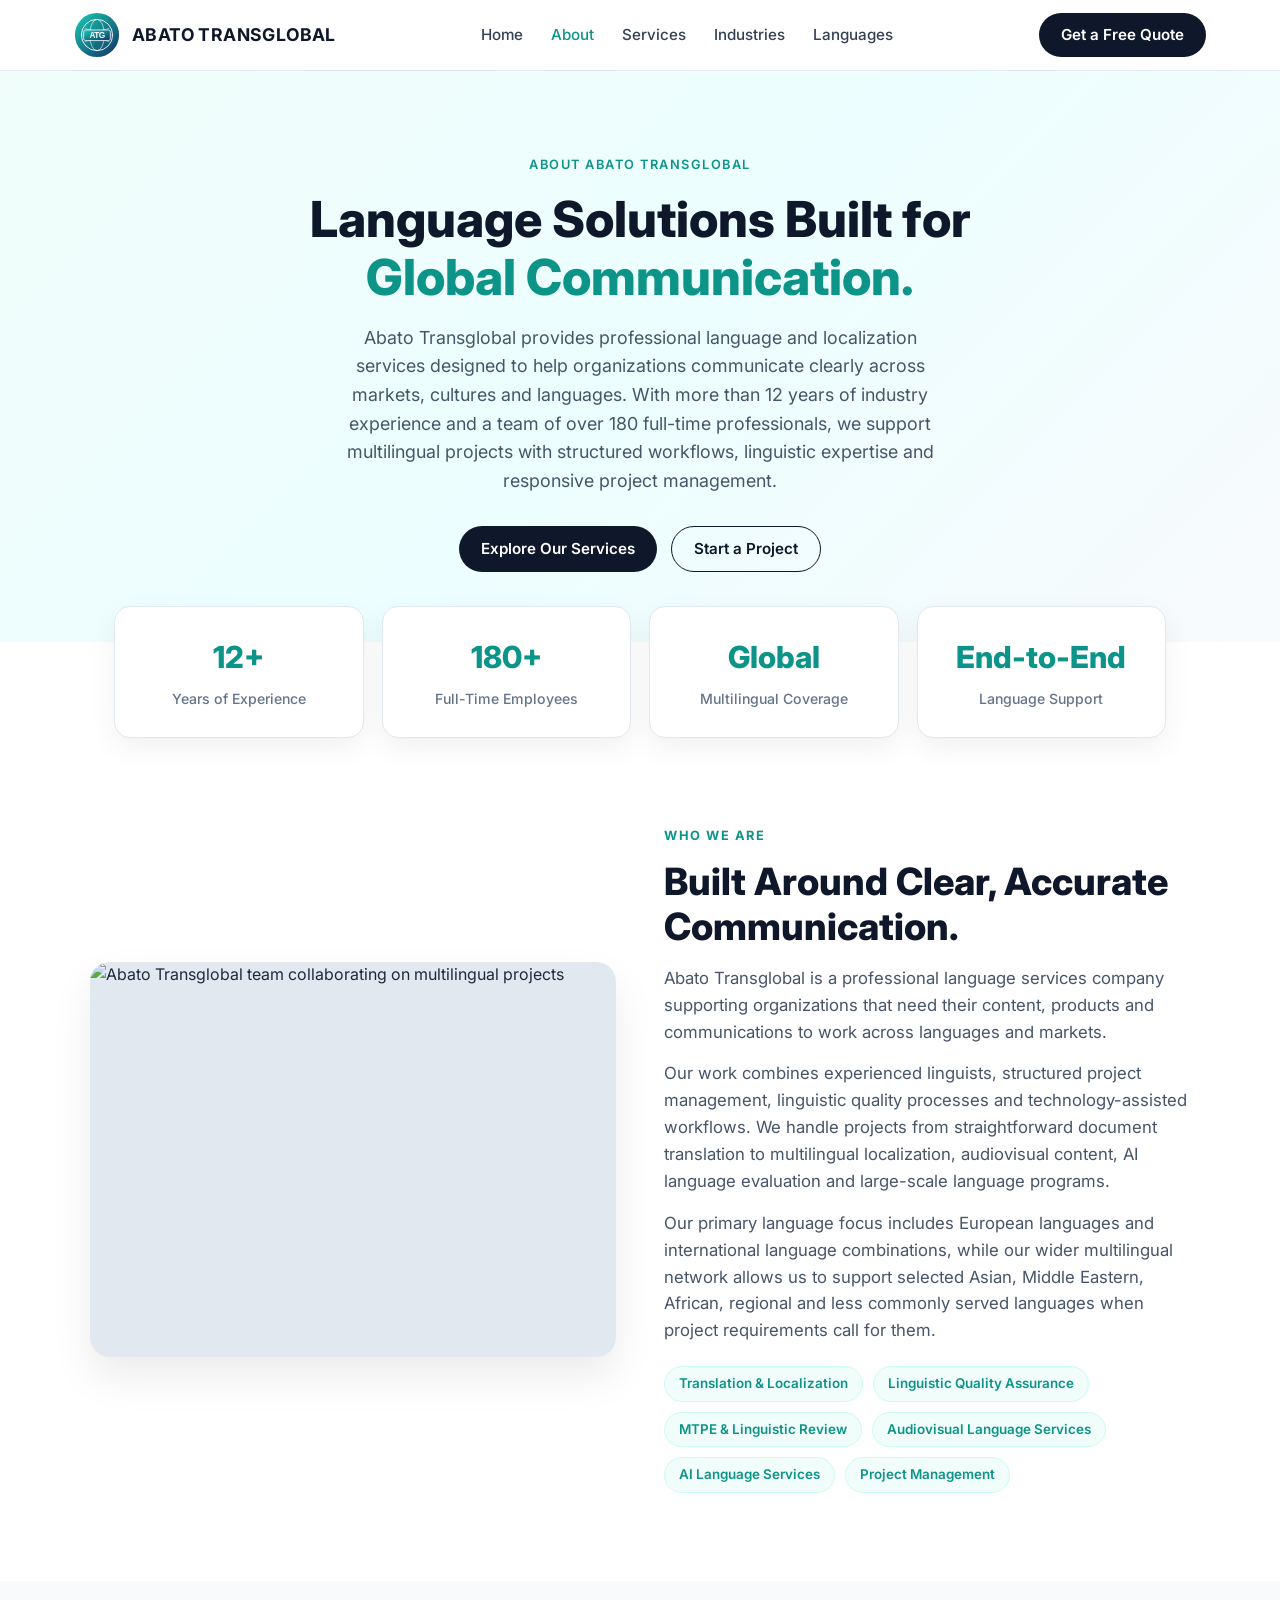
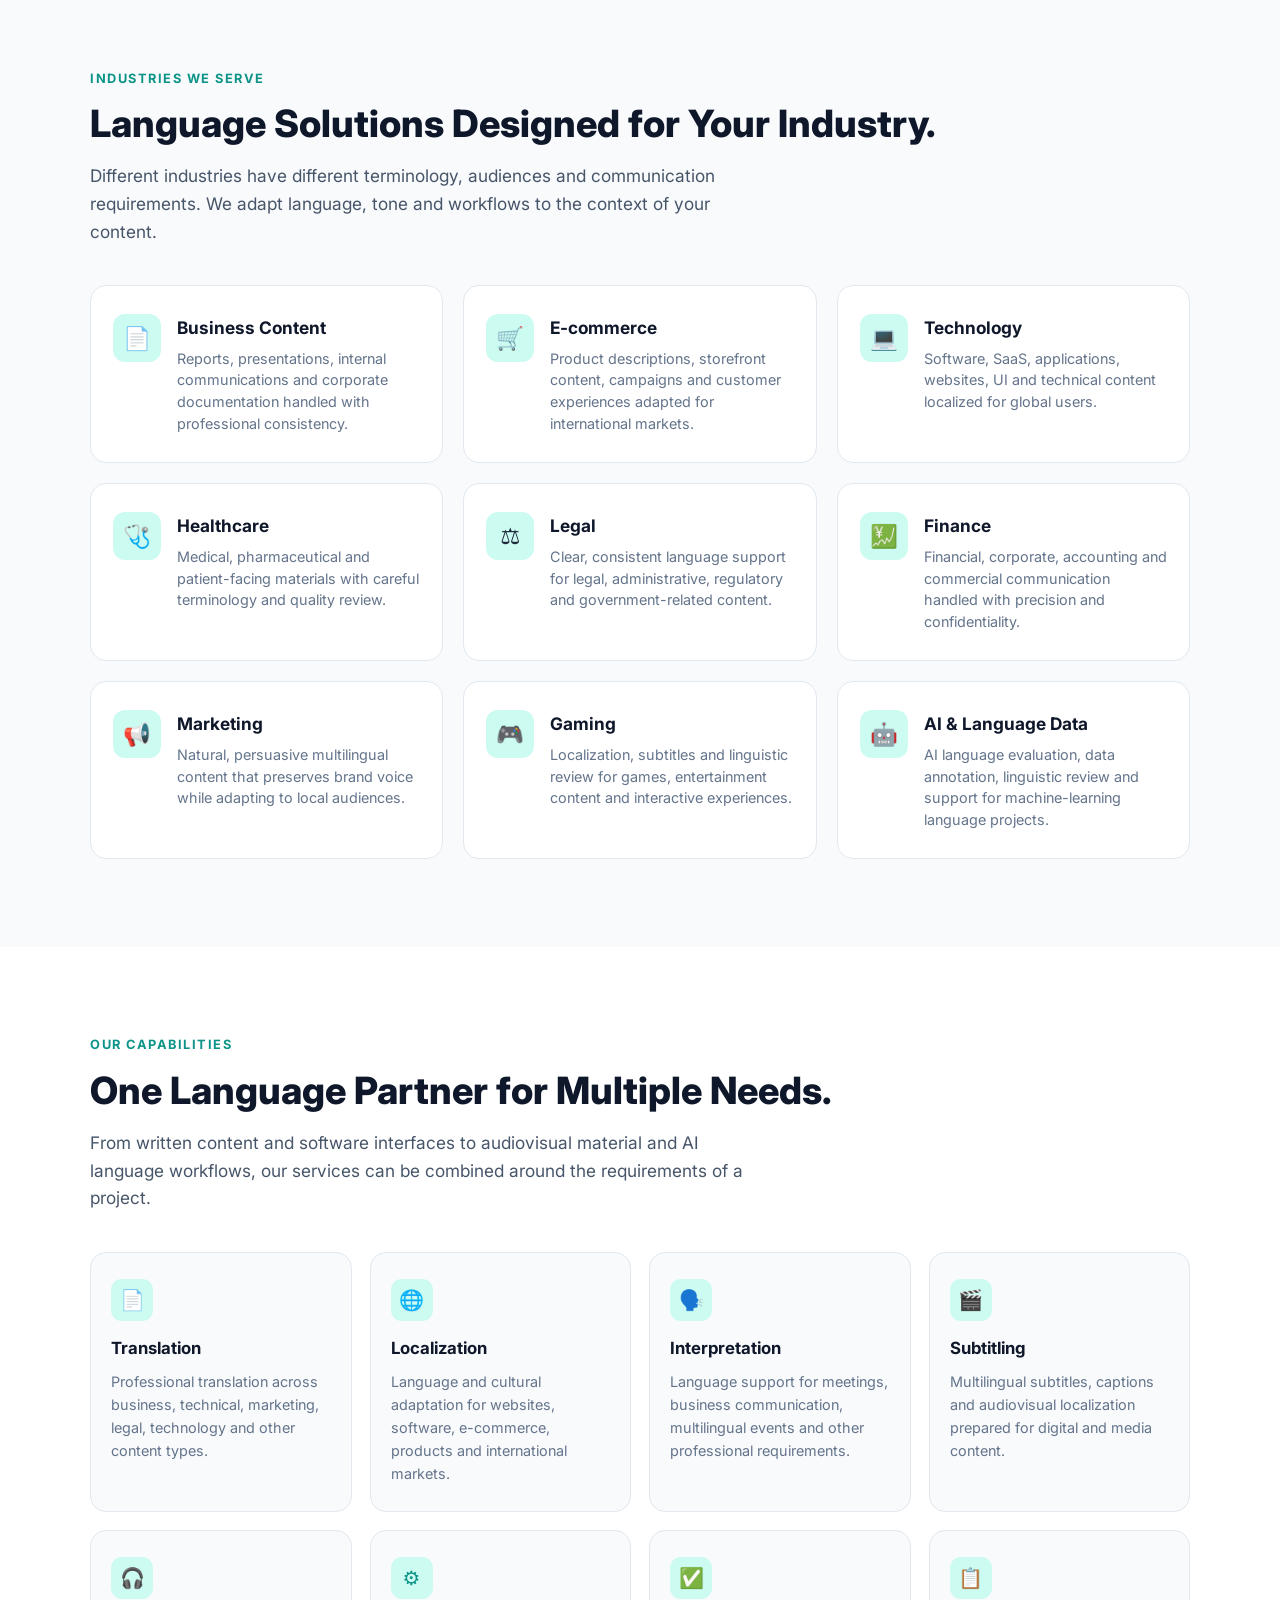
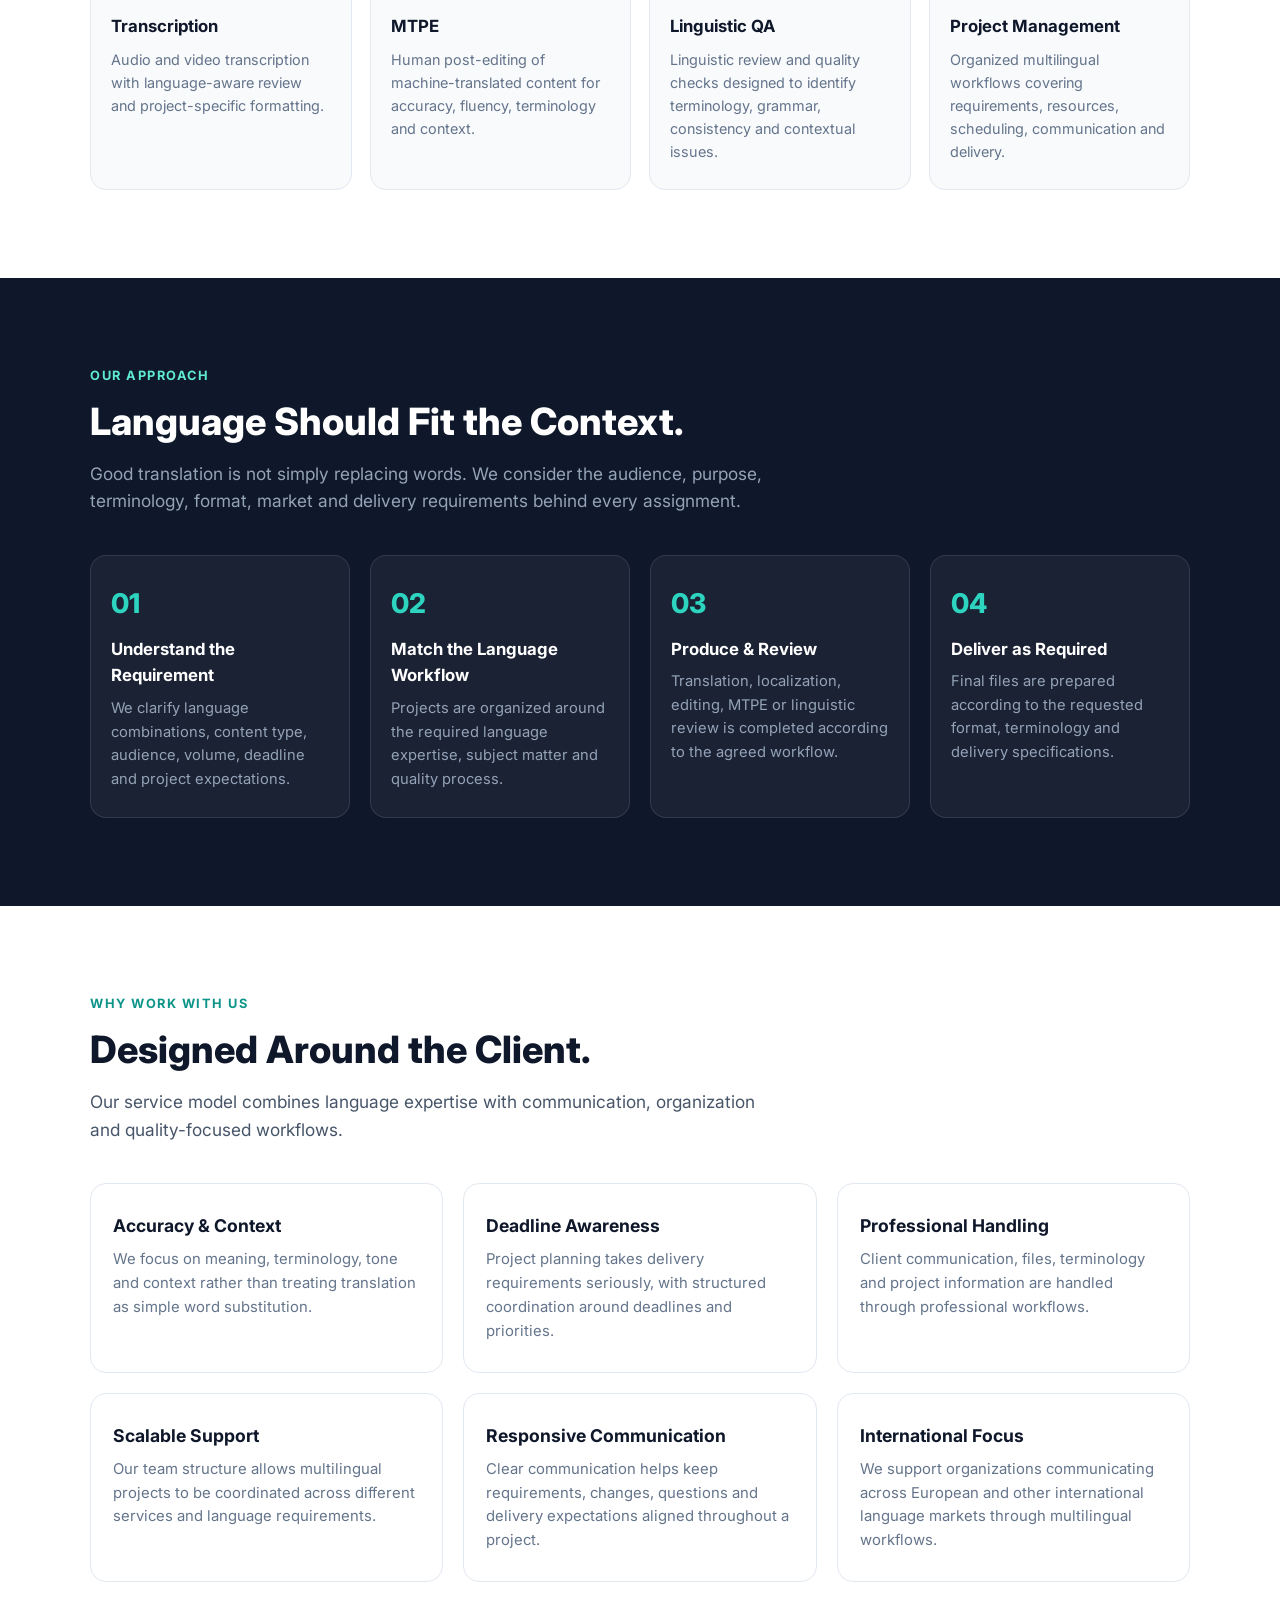
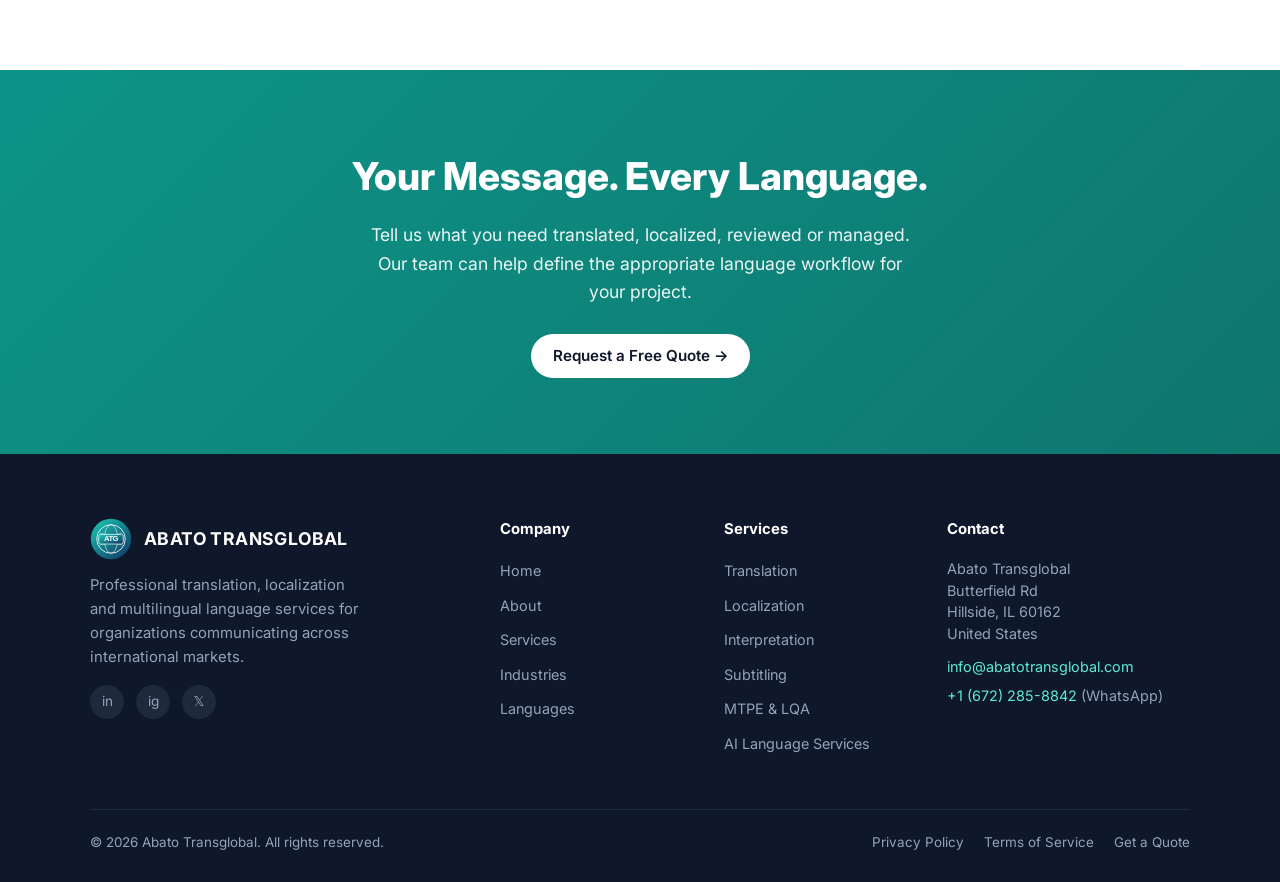
==== commit 85eab52a: "Update index.html" ====
--- a/about/index.html
+++ b/about/index.html
@@ -1,1176 +1,503 @@
 <!DOCTYPE html>
 <html lang="en">
 <head>
-  <meta charset="UTF-8">
-  <meta name="viewport" content="width=device-width, initial-scale=1.0">
-
+  <meta charset="UTF-8" />
+  <meta name="viewport" content="width=device-width, initial-scale=1.0" />
   <title>About Us | Abato Transglobal</title>
-
-  <meta name="description"
-        content="Learn about Abato Transglobal, a professional language services company providing translation, localization, interpretation, subtitling, transcription, MTPE, linguistic QA, AI language services and project management.">
-
-  <meta name="keywords"
-        content="Abato Transglobal, translation company, localization, interpretation, subtitling, transcription, MTPE, linguistic QA, multilingual services">
-
-  <link rel="canonical" href="https://abatotransglobal.com/about/">
-
-  <!-- Google Fonts -->
   <link rel="preconnect" href="https://fonts.googleapis.com">
   <link rel="preconnect" href="https://fonts.gstatic.com" crossorigin>
-
-  <link href="https://fonts.googleapis.com/css2?family=DM+Sans:wght@400;500;600;700&family=Manrope:wght@500;600;700;800&display=swap"
-        rel="stylesheet">
-
-  <!-- Font Awesome -->
-  <link rel="stylesheet"
-        href="https://cdnjs.cloudflare.com/ajax/libs/font-awesome/6.5.2/css/all.min.css">
-
+  <link href="https://fonts.googleapis.com/css2?family=Inter:wght@400;500;600;700;800&display=swap" rel="stylesheet">
   <style>
-
-    :root {
-      --teal: #19c3b1;
-      --teal-dark: #0fa99a;
-      --navy: #123b68;
-      --navy-dark: #092947;
-      --text: #26384b;
-      --muted: #68788a;
-      --light: #f5f9fc;
-      --white: #ffffff;
-      --border: #e5edf3;
-      --shadow: 0 18px 50px rgba(18,59,104,0.10);
-      --radius: 20px;
-    }
-
-    * {
-      margin: 0;
-      padding: 0;
-      box-sizing: border-box;
-    }
-
-    html {
-      scroll-behavior: smooth;
-    }
-
+    * { margin: 0; padding: 0; box-sizing: border-box; }
     body {
-      font-family: "DM Sans", sans-serif;
-      color: var(--text);
-      background: #ffffff;
-      line-height: 1.7;
-      overflow-x: hidden;
-    }
-
-    img {
-      width: 100%;
-      display: block;
-    }
-
-    a {
-      text-decoration: none;
-      color: inherit;
-    }
-
-    button,
-    input,
-    textarea,
-    select {
-      font-family: inherit;
-    }
-
-    .container {
-      width: min(1180px, 92%);
-      margin: auto;
-    }
-
-    /* =========================================
-       HEADER
-    ========================================= */
-
+      font-family: 'Inter', system-ui, -apple-system, sans-serif;
+      color: #1e293b;
+      background: #fff;
+      line-height: 1.6;
+    }
+    a { text-decoration: none; color: inherit; }
+    img { max-width: 100%; display: block; }
+
+    /* ===== LOGO (exact from abatotransglobal.com) ===== */
+    .logo {
+      display: flex;
+      align-items: center;
+      gap: 12px;
+    }
+    .logo-symbol {
+      width: 46px;
+      height: 46px;
+      flex-shrink: 0;
+    }
+    .logo-text {
+      font-size: 1.1rem;
+      font-weight: 700;
+      letter-spacing: 0.4px;
+      color: #0f172a;
+    }
+
+    /* ===== HEADER ===== */
     header {
       position: sticky;
       top: 0;
-      z-index: 1000;
+      z-index: 100;
       background: rgba(255,255,255,0.96);
-      backdrop-filter: blur(16px);
-      border-bottom: 1px solid rgba(18,59,104,0.08);
-    }
-
+      backdrop-filter: blur(12px);
+      border-bottom: 1px solid #e2e8f0;
+    }
     .nav {
-      min-height: 82px;
+      max-width: 1180px;
+      margin: 0 auto;
+      padding: 12px 24px;
       display: flex;
       align-items: center;
       justify-content: space-between;
-      gap: 30px;
-    }
-
-    /* =========================================
-       EXACT ATG-STYLE HTML LOGO
-       DO NOT CHANGE
-    ========================================= */
-
-    .logo {
-      display: inline-flex;
+      gap: 20px;
+    }
+    .nav-links {
+      display: flex;
       align-items: center;
-      gap: 13px;
-      flex-shrink: 0;
-    }
-
-    .logo-icon {
-      width: 54px;
-      height: 54px;
-      display: block;
-      flex-shrink: 0;
-    }
-
-    .logo-text {
-      font-family: "Manrope", sans-serif;
-      font-size: 20px;
-      line-height: 1;
-      font-weight: 800;
-      color: #123b68;
-      letter-spacing: -0.55px;
-      white-space: nowrap;
-    }
-
-    .nav-links {
-      display: flex;
-      align-items: center;
-      gap: 27px;
-    }
-
+      gap: 28px;
+      list-style: none;
+    }
     .nav-links a {
-      font-size: 14px;
-      font-weight: 600;
-      color: #42566c;
-      transition: 0.25s ease;
-    }
-
+      font-size: 0.95rem;
+      font-weight: 500;
+      color: #334155;
+      transition: color 0.2s;
+    }
     .nav-links a:hover,
-    .nav-links a.active {
-      color: var(--teal-dark);
-    }
-
-    .nav-cta {
-      background: var(--navy);
-      color: white !important;
-      padding: 12px 19px;
-      border-radius: 10px;
-    }
-
-    .nav-cta:hover {
-      background: var(--teal-dark);
-    }
-
-    .mobile-menu {
-      display: none;
-      border: none;
-      background: none;
-      color: var(--navy);
-      font-size: 24px;
-      cursor: pointer;
-    }
-
-    /* =========================================
-       HERO
-    ========================================= */
-
-    .hero {
-      position: relative;
-      padding: 105px 0 95px;
-      overflow: hidden;
-      background:
-        radial-gradient(circle at 85% 20%, rgba(25,195,177,0.12), transparent 30%),
-        linear-gradient(180deg, #f7fbfd 0%, #ffffff 100%);
-    }
-
-    .hero-grid {
-      display: grid;
-      grid-template-columns: 1.02fr 0.98fr;
-      gap: 70px;
-      align-items: center;
-    }
-
-    .eyebrow {
+    .nav-links a.active { color: #0d9488; }
+    .btn {
       display: inline-flex;
       align-items: center;
       gap: 8px;
-      color: var(--teal-dark);
-      font-size: 13px;
+      padding: 10px 22px;
+      border-radius: 999px;
+      font-weight: 600;
+      font-size: 0.95rem;
+      transition: all 0.2s;
+      cursor: pointer;
+      border: none;
+    }
+    .btn-primary {
+      background: #0f172a;
+      color: #fff;
+    }
+    .btn-primary:hover { background: #1e293b; transform: translateY(-1px); }
+    .btn-outline {
+      background: transparent;
+      border: 1.5px solid #0f172a;
+      color: #0f172a;
+    }
+    .btn-outline:hover { background: #0f172a; color: #fff; }
+
+    /* ===== HERO ===== */
+    .hero {
+      background: linear-gradient(135deg, #f0fdfa 0%, #ecfeff 50%, #f8fafc 100%);
+      padding: 80px 24px 70px;
+      text-align: center;
+    }
+    .hero-inner { max-width: 780px; margin: 0 auto; }
+    .hero-badge {
+      display: inline-block;
+      font-size: 0.8rem;
+      font-weight: 600;
+      letter-spacing: 1.5px;
+      text-transform: uppercase;
+      color: #0d9488;
+      margin-bottom: 16px;
+    }
+    .hero h1 {
+      font-size: clamp(2.1rem, 5vw, 3.1rem);
       font-weight: 800;
-      text-transform: uppercase;
-      letter-spacing: 1.5px;
+      line-height: 1.15;
+      color: #0f172a;
       margin-bottom: 18px;
     }
-
-    .eyebrow::before {
-      content: "";
-      width: 28px;
-      height: 2px;
-      background: var(--teal);
-      display: inline-block;
-    }
-
-    h1,
-    h2,
-    h3 {
-      font-family: "Manrope", sans-serif;
-      color: var(--navy);
-    }
-
-    .hero h1 {
-      font-size: clamp(42px, 5vw, 68px);
-      line-height: 1.08;
-      letter-spacing: -2.5px;
-      margin-bottom: 25px;
-    }
-
-    .hero h1 span {
-      color: var(--teal-dark);
-    }
-
-    .hero-copy {
-      color: var(--muted);
-      font-size: 17px;
-      max-width: 640px;
-      margin-bottom: 32px;
-    }
-
-    .hero-buttons {
-      display: flex;
+    .hero h1 span { color: #0d9488; }
+    .hero p {
+      font-size: 1.12rem;
+      color: #475569;
+      max-width: 620px;
+      margin: 0 auto 30px;
+    }
+    .hero-btns {
+      display: flex;
+      gap: 14px;
+      justify-content: center;
       flex-wrap: wrap;
-      gap: 13px;
-    }
-
-    .btn {
-      display: inline-flex;
-      align-items: center;
-      justify-content: center;
-      gap: 9px;
-      padding: 14px 22px;
-      border-radius: 11px;
-      font-size: 14px;
-      font-weight: 700;
-      transition: 0.25s ease;
-    }
-
-    .btn-primary {
-      background: var(--navy);
-      color: white;
-    }
-
-    .btn-primary:hover {
-      background: var(--teal-dark);
-      transform: translateY(-2px);
-    }
-
-    .btn-secondary {
-      border: 1px solid #d7e3eb;
-      color: var(--navy);
-      background: white;
-    }
-
-    .btn-secondary:hover {
-      border-color: var(--teal);
-      color: var(--teal-dark);
-    }
-
-    .hero-image-wrap {
-      position: relative;
-    }
-
-    .hero-image {
-      height: 520px;
-      object-fit: cover;
-      border-radius: 28px;
-      box-shadow: var(--shadow);
-    }
-
-    .hero-card {
-      position: absolute;
-      left: -30px;
-      bottom: 35px;
-      width: 285px;
-      background: white;
-      padding: 22px;
-      border-radius: 17px;
-      box-shadow: 0 20px 45px rgba(18,59,104,0.16);
-      border: 1px solid rgba(18,59,104,0.06);
-    }
-
-    .hero-card-icon {
-      width: 45px;
-      height: 45px;
-      display: grid;
-      place-items: center;
-      background: rgba(25,195,177,0.12);
-      color: var(--teal-dark);
-      border-radius: 12px;
-      margin-bottom: 12px;
-    }
-
-    .hero-card strong {
-      color: var(--navy);
-      display: block;
-      margin-bottom: 5px;
-    }
-
-    .hero-card p {
-      color: var(--muted);
-      font-size: 13px;
-      line-height: 1.6;
-    }
-
-    /* =========================================
-       STATS
-    ========================================= */
-
+    }
+
+    /* ===== STATS ===== */
     .stats {
-      padding: 0;
-      margin-top: -35px;
-      position: relative;
-      z-index: 3;
-    }
-
-    .stats-grid {
-      background: white;
-      box-shadow: var(--shadow);
-      border-radius: 18px;
-      border: 1px solid var(--border);
-      display: grid;
-      grid-template-columns: repeat(4, 1fr);
-      overflow: hidden;
-    }
-
-    .stat {
-      padding: 30px 24px;
-      text-align: center;
-      border-right: 1px solid var(--border);
-    }
-
-    .stat:last-child {
-      border-right: none;
-    }
-
-    .stat strong {
-      font-family: "Manrope", sans-serif;
-      color: var(--navy);
-      display: block;
-      font-size: 30px;
-      font-weight: 800;
-      line-height: 1.2;
-      margin-bottom: 6px;
-    }
-
-    .stat span {
-      font-size: 13px;
-      color: var(--muted);
-    }
-
-    /* =========================================
-       SECTIONS
-    ========================================= */
-
-    section {
-      padding: 100px 0;
-    }
-
-    .section-heading {
-      max-width: 720px;
-      margin-bottom: 55px;
-    }
-
-    .section-heading.center {
-      margin-left: auto;
-      margin-right: auto;
-      text-align: center;
-    }
-
-    .section-heading h2 {
-      font-size: clamp(32px, 4vw, 46px);
-      line-height: 1.15;
-      letter-spacing: -1.4px;
-      margin-bottom: 18px;
-    }
-
-    .section-heading p {
-      color: var(--muted);
-      font-size: 16px;
-    }
-
-    /* =========================================
-       WHO WE ARE
-    ========================================= */
-
-    .who {
-      background: white;
-    }
-
-    .who-grid {
-      display: grid;
-      grid-template-columns: 0.95fr 1.05fr;
-      gap: 70px;
-      align-items: center;
-    }
-
-    .image-card {
-      position: relative;
-    }
-
-    .image-card img {
-      height: 520px;
-      object-fit: cover;
-      border-radius: 24px;
-      box-shadow: var(--shadow);
-    }
-
-    .image-badge {
-      position: absolute;
-      right: -22px;
-      bottom: 30px;
-      background: var(--navy);
-      color: white;
-      padding: 20px 22px;
-      border-radius: 16px;
-      width: 215px;
-      box-shadow: var(--shadow);
-    }
-
-    .image-badge strong {
-      display: block;
-      font-family: "Manrope", sans-serif;
-      font-size: 28px;
-      margin-bottom: 3px;
-    }
-
-    .image-badge span {
-      font-size: 12px;
-      opacity: 0.82;
-    }
-
-    .who-content h2 {
-      font-size: 43px;
-      line-height: 1.15;
-      letter-spacing: -1.2px;
-      margin-bottom: 20px;
-    }
-
-    .who-content p {
-      color: var(--muted);
-      margin-bottom: 18px;
-    }
-
-    .check-list {
-      display: grid;
-      grid-template-columns: repeat(2, 1fr);
-      gap: 14px;
-      margin-top: 28px;
-    }
-
-    .check-item {
-      display: flex;
-      align-items: flex-start;
-      gap: 10px;
-      color: #415469;
-      font-size: 14px;
-      font-weight: 600;
-    }
-
-    .check-item i {
-      color: var(--teal-dark);
-      margin-top: 4px;
-    }
-
-    /* =========================================
-       FOUNDER / TEAM
-    ========================================= */
-
-    .team {
-      background: var(--light);
-    }
-
-    .team-grid {
-      display: grid;
-      grid-template-columns: 1fr 1fr;
-      gap: 30px;
-    }
-
-    .team-card {
-      background: white;
-      border: 1px solid var(--border);
-      border-radius: 20px;
-      overflow: hidden;
-      box-shadow: 0 10px 35px rgba(18,59,104,0.05);
-    }
-
-    .team-card-image {
-      height: 300px;
-      object-fit: cover;
-    }
-
-    .team-card-body {
-      padding: 30px;
-    }
-
-    .team-card-body h3 {
-      font-size: 24px;
-      margin-bottom: 10px;
-    }
-
-    .team-card-body p {
-      color: var(--muted);
-      font-size: 14px;
-      margin-bottom: 13px;
-    }
-
-    .team-role {
-      color: var(--teal-dark);
-      font-size: 12px;
-      font-weight: 800;
-      text-transform: uppercase;
-      letter-spacing: 1px;
-    }
-
-    .team-note {
-      background: var(--navy);
-      color: white;
-      border-radius: 20px;
-      padding: 36px;
-      display: flex;
-      flex-direction: column;
-      justify-content: center;
-    }
-
-    .team-note h3 {
-      color: white;
-      font-size: 29px;
-      line-height: 1.2;
-      margin-bottom: 15px;
-    }
-
-    .team-note p {
-      color: rgba(255,255,255,0.76);
-      font-size: 15px;
-    }
-
-    .team-note .mini-stat {
-      margin-top: 28px;
-      padding-top: 22px;
-      border-top: 1px solid rgba(255,255,255,0.13);
-      display: flex;
-      gap: 35px;
-    }
-
-    .mini-stat strong {
-      display: block;
-      font-size: 25px;
-      font-family: "Manrope", sans-serif;
-    }
-
-    .mini-stat span {
-      color: rgba(255,255,255,0.68);
-      font-size: 12px;
-    }
-
-    /* =========================================
-       CAPABILITIES
-    ========================================= */
-
-    .capabilities-grid {
+      max-width: 1100px;
+      margin: -36px auto 0;
+      padding: 0 24px;
       display: grid;
       grid-template-columns: repeat(4, 1fr);
       gap: 18px;
-    }
-
-    .capability {
+      position: relative;
+      z-index: 10;
+    }
+    .stat-card {
+      background: #fff;
+      border-radius: 16px;
+      padding: 26px 18px;
+      text-align: center;
+      box-shadow: 0 10px 28px rgba(0,0,0,0.06);
+      border: 1px solid #e2e8f0;
+    }
+    .stat-card strong {
+      display: block;
+      font-size: 1.9rem;
+      font-weight: 800;
+      color: #0d9488;
+      margin-bottom: 4px;
+    }
+    .stat-card span {
+      font-size: 0.88rem;
+      color: #64748b;
+      font-weight: 500;
+    }
+
+    /* ===== SECTIONS ===== */
+    section { padding: 88px 24px; }
+    .container { max-width: 1100px; margin: 0 auto; }
+    .section-label {
+      font-size: 0.8rem;
+      font-weight: 700;
+      letter-spacing: 1.5px;
+      text-transform: uppercase;
+      color: #0d9488;
+      margin-bottom: 12px;
+    }
+    .section-title {
+      font-size: clamp(1.75rem, 3.5vw, 2.35rem);
+      font-weight: 800;
+      color: #0f172a;
+      margin-bottom: 16px;
+      line-height: 1.2;
+    }
+    .section-desc {
+      font-size: 1.08rem;
+      color: #475569;
+      max-width: 680px;
+      margin-bottom: 40px;
+    }
+
+    /* Who We Are */
+    .who-grid {
+      display: grid;
+      grid-template-columns: 1fr 1fr;
+      gap: 48px;
+      align-items: center;
+    }
+    .who-img {
+      border-radius: 20px;
+      overflow: hidden;
+      box-shadow: 0 20px 40px rgba(0,0,0,0.08);
+      aspect-ratio: 4/3;
+      background: #e2e8f0;
+    }
+    .who-img img {
+      width: 100%;
+      height: 100%;
+      object-fit: cover;
+    }
+    .who-content p {
+      color: #475569;
+      margin-bottom: 15px;
+      font-size: 1.05rem;
+    }
+    .service-tags {
+      display: flex;
+      flex-wrap: wrap;
+      gap: 10px;
+      margin-top: 22px;
+    }
+    .tag {
+      background: #f0fdfa;
+      color: #0d9488;
+      font-size: 0.84rem;
+      font-weight: 600;
+      padding: 6px 14px;
+      border-radius: 999px;
+      border: 1px solid #ccfbf1;
+    }
+
+    /* Industries with icons */
+    .industries {
+      background: #f8fafc;
+    }
+    .ind-grid {
+      display: grid;
+      grid-template-columns: repeat(3, 1fr);
+      gap: 20px;
+    }
+    .ind-card {
+      background: #fff;
+      border: 1px solid #e2e8f0;
+      border-radius: 16px;
       padding: 28px 22px;
-      border: 1px solid var(--border);
-      border-radius: 17px;
-      background: white;
-      transition: 0.25s ease;
-    }
-
-    .capability:hover {
-      transform: translateY(-5px);
-      box-shadow: var(--shadow);
-      border-color: rgba(25,195,177,0.28);
-    }
-
-    .capability i {
-      width: 43px;
-      height: 43px;
-      display: grid;
-      place-items: center;
-      border-radius: 11px;
-      background: rgba(25,195,177,0.11);
-      color: var(--teal-dark);
-      margin-bottom: 17px;
-    }
-
-    .capability h3 {
-      font-size: 17px;
-      margin-bottom: 8px;
-    }
-
-    .capability p {
-      font-size: 13px;
-      color: var(--muted);
-    }
-
-    /* =========================================
-       APPROACH
-    ========================================= */
-
-    .approach {
-      background: var(--navy-dark);
-      color: white;
-    }
-
-    .approach-grid {
-      display: grid;
-      grid-template-columns: 0.9fr 1.1fr;
-      gap: 75px;
+      transition: all 0.25s;
+      display: flex;
+      gap: 16px;
+      align-items: flex-start;
+    }
+    .ind-card:hover {
+      border-color: #99f6e4;
+      box-shadow: 0 12px 24px rgba(13,148,136,0.08);
+      transform: translateY(-3px);
+    }
+    .ind-icon {
+      width: 48px;
+      height: 48px;
+      border-radius: 12px;
+      background: #ccfbf1;
+      display: flex;
       align-items: center;
-    }
-
-    .approach h2 {
-      color: white;
-      font-size: 43px;
-      line-height: 1.15;
-      margin-bottom: 20px;
-    }
-
-    .approach-intro {
-      color: rgba(255,255,255,0.72);
-      margin-bottom: 35px;
-    }
-
-    .approach-list {
-      display: grid;
-      gap: 23px;
-    }
-
-    .approach-item {
-      display: grid;
-      grid-template-columns: 45px 1fr;
-      gap: 16px;
-    }
-
-    .approach-number {
-      width: 45px;
-      height: 45px;
-      border-radius: 12px;
-      display: grid;
-      place-items: center;
-      background: rgba(25,195,177,0.13);
-      color: var(--teal);
-      font-weight: 800;
-    }
-
-    .approach-item h3 {
-      color: white;
-      font-size: 17px;
-      margin-bottom: 4px;
-    }
-
-    .approach-item p {
-      color: rgba(255,255,255,0.63);
-      font-size: 13px;
-    }
-
-    .approach-image {
-      height: 570px;
-      object-fit: cover;
-      border-radius: 25px;
-      opacity: 0.94;
-    }
-
-    /* =========================================
-       TRUSTED COLLABORATIONS
-    ========================================= */
-
-    .trusted {
-      background: #f8fbfd;
-    }
-
-    .trusted-logos {
+      justify-content: center;
+      flex-shrink: 0;
+      font-size: 1.4rem;
+    }
+    .ind-card h3 {
+      font-size: 1.08rem;
+      font-weight: 700;
+      margin-bottom: 6px;
+      color: #0f172a;
+    }
+    .ind-card p {
+      font-size: 0.9rem;
+      color: #64748b;
+      line-height: 1.5;
+    }
+
+    /* Capabilities */
+    .cap-grid {
       display: grid;
       grid-template-columns: repeat(4, 1fr);
       gap: 18px;
-      margin-bottom: 55px;
-    }
-
-    .trusted-logo {
-      height: 105px;
-      background: white;
-      border: 1px solid var(--border);
+    }
+    .cap-card {
+      background: #f8fafc;
+      border: 1px solid #e2e8f0;
       border-radius: 16px;
+      padding: 26px 20px;
+      transition: all 0.25s;
+    }
+    .cap-card:hover {
+      border-color: #99f6e4;
+      background: #f0fdfa;
+      transform: translateY(-4px);
+    }
+    .cap-icon {
+      width: 42px;
+      height: 42px;
+      background: #ccfbf1;
+      border-radius: 11px;
       display: flex;
       align-items: center;
       justify-content: center;
-      padding: 20px;
-      text-align: center;
-      transition: 0.25s ease;
-    }
-
-    .trusted-logo:hover {
-      transform: translateY(-3px);
-      box-shadow: 0 12px 30px rgba(18,59,104,0.08);
-    }
-
-    .trusted-logo span {
-      font-family: "Manrope", sans-serif;
+      font-size: 1.25rem;
+      margin-bottom: 14px;
+      color: #0d9488;
+    }
+    .cap-card h3 {
+      font-size: 1.05rem;
+      font-weight: 700;
+      margin-bottom: 8px;
+      color: #0f172a;
+    }
+    .cap-card p {
+      font-size: 0.9rem;
+      color: #64748b;
+    }
+
+    /* Approach */
+    .approach {
+      background: #0f172a;
+      color: #fff;
+    }
+    .approach .section-label { color: #5eead4; }
+    .approach .section-title { color: #fff; }
+    .approach .section-desc { color: #94a3b8; }
+    .steps {
+      display: grid;
+      grid-template-columns: repeat(4, 1fr);
+      gap: 20px;
+      margin-top: 36px;
+    }
+    .step {
+      background: rgba(255,255,255,0.05);
+      border: 1px solid rgba(255,255,255,0.1);
+      border-radius: 16px;
+      padding: 26px 20px;
+    }
+    .step-num {
+      font-size: 1.7rem;
       font-weight: 800;
-      color: #38516b;
-      font-size: 18px;
-    }
-
-    .trusted-logo.verbo span {
-      color: #e55a38;
-    }
-
-    .trusted-logo.monisa span {
-      color: #173e68;
-    }
-
-    .trusted-logo.omnicom span {
-      color: #111827;
-      letter-spacing: 1px;
-    }
-
-    .trusted-logo.uber span {
-      color: #111111;
-      font-size: 23px;
-    }
-
-    .trusted-note {
-      max-width: 730px;
-      margin: 0 auto;
-      text-align: center;
-      color: var(--muted);
-      font-size: 13px;
-    }
-
-    /* =========================================
-       WHY ABATO
-    ========================================= */
-
+      color: #2dd4bf;
+      margin-bottom: 10px;
+    }
+    .step h3 {
+      font-size: 1.05rem;
+      font-weight: 700;
+      margin-bottom: 8px;
+    }
+    .step p {
+      font-size: 0.92rem;
+      color: #94a3b8;
+    }
+
+    /* Why Us */
     .why-grid {
       display: grid;
       grid-template-columns: repeat(3, 1fr);
-      gap: 22px;
-    }
-
+      gap: 20px;
+    }
     .why-card {
-      border: 1px solid var(--border);
-      border-radius: 18px;
-      padding: 30px;
-      background: white;
-    }
-
-    .why-card i {
-      color: var(--teal-dark);
-      font-size: 25px;
-      margin-bottom: 20px;
-    }
-
+      background: #fff;
+      border: 1px solid #e2e8f0;
+      border-radius: 16px;
+      padding: 28px 22px;
+      transition: all 0.25s;
+    }
+    .why-card:hover {
+      border-color: #99f6e4;
+      box-shadow: 0 12px 28px rgba(13,148,136,0.08);
+    }
     .why-card h3 {
-      font-size: 19px;
-      margin-bottom: 10px;
-    }
-
+      font-size: 1.1rem;
+      font-weight: 700;
+      margin-bottom: 8px;
+      color: #0f172a;
+    }
     .why-card p {
-      color: var(--muted);
-      font-size: 14px;
-    }
-
-    /* =========================================
-       CTA
-    ========================================= */
-
+      font-size: 0.93rem;
+      color: #64748b;
+    }
+
+    /* CTA */
     .cta {
-      padding: 80px 0;
-    }
-
-    .cta-box {
-      position: relative;
-      overflow: hidden;
-      background:
-        radial-gradient(circle at 90% 20%, rgba(25,195,177,0.20), transparent 28%),
-        var(--navy);
-      color: white;
-      padding: 65px;
-      border-radius: 25px;
+      background: linear-gradient(135deg, #0d9488, #0f766e);
       text-align: center;
-    }
-
-    .cta-box h2 {
-      color: white;
-      font-size: 42px;
-      margin-bottom: 15px;
-    }
-
-    .cta-box p {
-      color: rgba(255,255,255,0.72);
-      max-width: 650px;
+      color: #fff;
+      padding: 76px 24px;
+    }
+    .cta h2 {
+      font-size: clamp(1.7rem, 3.5vw, 2.4rem);
+      font-weight: 800;
+      margin-bottom: 14px;
+    }
+    .cta p {
+      font-size: 1.1rem;
+      opacity: 0.92;
+      max-width: 540px;
       margin: 0 auto 28px;
     }
-
-    .cta-box .btn-primary {
-      background: var(--teal);
-      color: #062c43;
-    }
-
-    .cta-box .btn-primary:hover {
-      background: white;
-      color: var(--navy);
-    }
-
-    /* =========================================
-       FOOTER
-    ========================================= */
-
+    .cta .btn-primary {
+      background: #fff;
+      color: #0f172a;
+    }
+    .cta .btn-primary:hover { background: #f1f5f9; }
+
+    /* ===== FOOTER ===== */
     footer {
-      background: #071f36;
-      color: white;
-      padding-top: 70px;
-    }
-
+      background: #0f172a;
+      color: #94a3b8;
+      padding: 64px 24px 28px;
+    }
     .footer-grid {
+      max-width: 1100px;
+      margin: 0 auto;
       display: grid;
-      grid-template-columns: 1.4fr 0.8fr 0.8fr 1.15fr;
-      gap: 50px;
-      padding-bottom: 50px;
-    }
-
-    .footer-brand .logo {
-      margin-bottom: 20px;
-    }
-
-    .footer-brand .logo-text {
-      color: white;
-    }
-
-    .footer-description {
-      color: rgba(255,255,255,0.65);
-      font-size: 13px;
-      max-width: 360px;
-      margin-bottom: 25px;
-    }
-
-    .footer h3 {
-      color: white;
-      font-size: 15px;
-      margin-bottom: 19px;
-    }
-
-    .footer-links {
-      display: grid;
-      gap: 11px;
-    }
-
-    .footer-links a {
-      color: rgba(255,255,255,0.65);
-      font-size: 13px;
-      transition: 0.2s ease;
-    }
-
-    .footer-links a:hover {
-      color: var(--teal);
-    }
-
-    .contact-list {
-      display: grid;
-      gap: 14px;
-    }
-
-    .contact-item {
-      display: flex;
-      gap: 11px;
-      color: rgba(255,255,255,0.67);
-      font-size: 13px;
-    }
-
-    .contact-item i {
-      color: var(--teal);
-      margin-top: 5px;
-      min-width: 15px;
-    }
-
+      grid-template-columns: 2fr 1fr 1fr 1.3fr;
+      gap: 36px;
+      margin-bottom: 44px;
+    }
+    .footer-brand .logo-text { color: #fff; }
+    .footer-brand p {
+      margin-top: 14px;
+      font-size: 0.93rem;
+      line-height: 1.6;
+      max-width: 270px;
+    }
+    .footer-col h4 {
+      color: #fff;
+      font-size: 0.93rem;
+      font-weight: 700;
+      margin-bottom: 16px;
+    }
+    .footer-col ul { list-style: none; }
+    .footer-col li { margin-bottom: 9px; }
+    .footer-col a {
+      font-size: 0.9rem;
+      transition: color 0.2s;
+    }
+    .footer-col a:hover { color: #5eead4; }
+    .footer-contact p {
+      font-size: 0.9rem;
+      margin-bottom: 7px;
+      line-height: 1.5;
+    }
+    .footer-contact a { color: #5eead4; }
+    .footer-bottom {
+      max-width: 1100px;
+      margin: 0 auto;
+      padding-top: 22px;
+      border-top: 1px solid #1e293b;
+      display: flex;
+      justify-content: space-between;
+      align-items: center;
+      flex-wrap: wrap;
+      gap: 12px;
+      font-size: 0.84rem;
+    }
+    .footer-bottom a:hover { color: #5eead4; }
     .socials {
       display: flex;
-      gap: 9px;
-      margin-top: 22px;
-    }
-
+      gap: 12px;
+      margin-top: 16px;
+    }
     .socials a {
-      width: 38px;
-      height: 38px;
-      border-radius: 9px;
-      display: grid;
-      place-items: center;
-      border: 1px solid rgba(255,255,255,0.12);
-      color: white;
-      transition: 0.2s ease;
-    }
-
-    .socials a:hover {
-      background: var(--teal);
-      color: #062c43;
-      transform: translateY(-2px);
-    }
-
-    .footer-bottom {
-      border-top: 1px solid rgba(255,255,255,0.09);
-      min-height: 75px;
+      width: 34px;
+      height: 34px;
+      border-radius: 50%;
+      background: #1e293b;
       display: flex;
       align-items: center;
-      justify-content: space-between;
-      gap: 20px;
-      color: rgba(255,255,255,0.48);
-      font-size: 12px;
-    }
-
-    .footer-bottom-links {
-      display: flex;
-      gap: 20px;
-    }
-
-    .footer-bottom-links a:hover {
-      color: white;
-    }
-
-    /* =========================================
-       FLOATING QUOTE BUTTON
-    ========================================= */
-
-    .floating-quote {
-      position: fixed;
-      right: 22px;
-      bottom: 22px;
-      z-index: 900;
-      background: var(--teal);
-      color: #062c43;
-      padding: 14px 18px;
-      border-radius: 50px;
-      font-size: 13px;
-      font-weight: 800;
-      box-shadow: 0 12px 30px rgba(25,195,177,0.28);
-      display: flex;
-      align-items: center;
-      gap: 8px;
-    }
-
-    .floating-quote:hover {
-      background: var(--navy);
-      color: white;
-    }
-
-    /* =========================================
-       RESPONSIVE
-    ========================================= */
-
-    @media (max-width: 1050px) {
-
-      .nav-links {
-        gap: 16px;
-      }
-
-      .hero-grid,
-      .who-grid,
-      .approach-grid {
-        gap: 45px;
-      }
-
-      .capabilities-grid {
-        grid-template-columns: repeat(2, 1fr);
-      }
-
-      .trusted-logos {
-        grid-template-columns: repeat(2, 1fr);
-      }
-
-      .footer-grid {
-        grid-template-columns: repeat(2, 1fr);
-      }
-
-    }
-
-    @media (max-width: 820px) {
-
-      .nav {
-        min-height: 72px;
-      }
-
-      .nav-links {
-        position: absolute;
-        left: 0;
-        right: 0;
-        top: 72px;
-        display: none;
-        flex-direction: column;
-        align-items: stretch;
-        gap: 0;
-        background: white;
-        border-bottom: 1px solid var(--border);
-        box-shadow: 0 15px 30px rgba(18,59,104,0.08);
-      }
-
-      .nav-links.show {
-        display: flex;
-      }
-
-      .nav-links a {
-        padding: 16px 5%;
-        border-bottom: 1px solid #eef3f6;
-      }
-
-      .nav-cta {
-        margin: 10px 5% 16px;
-        text-align: center;
-      }
-
-      .mobile-menu {
-        display: block;
-      }
-
-      .hero {
-        padding: 70px 0 80px;
-      }
-
-      .hero-grid,
-      .who-grid,
-      .approach-grid,
-      .team-grid {
-        grid-template-columns: 1fr;
-      }
-
-      .hero-image {
-        height: 430px;
-      }
-
-      .hero-card {
-        left: 20px;
-        bottom: 20px;
-      }
-
-      .stats-grid {
-        grid-template-columns: repeat(2, 1fr);
-      }
-
-      .stat:nth-child(2) {
-        border-right: none;
-      }
-
-      .stat:nth-child(-n+2) {
-        border-bottom: 1px solid var(--border);
-      }
-
-      .image-card img {
-        height: 430px;
-      }
-
-      .image-badge {
-        right: 15px;
-      }
-
-      .why-grid {
-        grid-template-columns: 1fr;
-      }
-
-      .approach-image {
-        height: 400px;
-      }
-
-      .cta-box {
-        padding: 45px 25px;
-      }
-
-    }
-
+      justify-content: center;
+      color: #94a3b8;
+      font-size: 0.85rem;
+      transition: all 0.2s;
+    }
+    .socials a:hover { background: #0d9488; color: #fff; }
+
+    /* Responsive */
+    @media (max-width: 900px) {
+      .nav-links { display: none; }
+      .stats { grid-template-columns: repeat(2, 1fr); }
+      .who-grid { grid-template-columns: 1fr; }
+      .ind-grid { grid-template-columns: 1fr 1fr; }
+      .cap-grid { grid-template-columns: repeat(2, 1fr); }
+      .steps { grid-template-columns: repeat(2, 1fr); }
+      .why-grid { grid-template-columns: 1fr 1fr; }
+      .footer-grid { grid-template-columns: 1fr 1fr; }
+    }
     @media (max-width: 560px) {
-
-      .container {
-        width: 90%;
-      }
-
-      .logo-icon {
-        width: 46px;
-        height: 46px;
-      }
-
-      .logo-text {
-        font-size: 16px;
-      }
-
-      .hero h1 {
-        font-size: 42px;
-      }
-
-      .hero-copy {
-        font-size: 15px;
-      }
-
-      section {
-        padding: 75px 0;
-      }
-
-      .stats-grid {
-        grid-template-columns: 1fr;
-      }
-
-      .stat {
-        border-right: none !important;
-        border-bottom: 1px solid var(--border);
-      }
-
-      .stat:last-child {
-        border-bottom: none;
-      }
-
-      .check-list {
-        grid-template-columns: 1fr;
-      }
-
-      .capabilities-grid,
-      .trusted-logos,
-      .footer-grid {
-        grid-template-columns: 1fr;
-      }
-
-      .trusted-logo {
-        height: 90px;
-      }
-
-      .footer-bottom {
-        flex-direction: column;
-        align-items: flex-start;
-        padding: 22px 0;
-      }
-
-      .footer-bottom-links {
-        flex-wrap: wrap;
-      }
-
-      .floating-quote {
-        right: 15px;
-        bottom: 15px;
-      }
-
-    }
-
+      .stats, .ind-grid, .cap-grid, .steps, .why-grid, .footer-grid { grid-template-columns: 1fr; }
+      .hero { padding: 56px 18px 48px; }
+    }
   </style>
 </head>
-
 <body>
 
-<!-- =========================================================
-     HEADER
-========================================================= -->
-
- <header class="site-header">
-    <div class="container nav-wrap">
-
-      <a href="/" class="site-logo" aria-label="Abato Transglobal home">
-        <!-- Inline ATG globe logo. Reuse this SVG unchanged on all pages. -->
+  <!-- HEADER -->
+  <header>
+    <nav class="nav">
+      <a href="index.html" class="logo">
+        <!-- Exact logo from https://abatotransglobal.com/ -->
         <svg class="logo-symbol" viewBox="0 0 100 100" role="img" aria-label="ATG globe logo" xmlns="http://www.w3.org/2000/svg">
           <defs>
             <linearGradient id="atgGradient" x1="8%" y1="5%" x2="92%" y2="95%">
@@ -1187,1131 +514,348 @@
           <rect x="21" y="39" width="58" height="23" rx="4" fill="url(#atgGradient)" stroke="#FFFFFF" stroke-width="1.6"/>
           <text x="50" y="55.7" text-anchor="middle" font-family="Arial, Helvetica, sans-serif" font-size="18" font-weight="800" letter-spacing="-1.2" fill="#FFFFFF">ATG</text>
         </svg>
-        <span class="logo-wordmark">ABATO TRANSGLOBAL</span>
+        <div class="logo-text">ABATO TRANSGLOBAL</div>
       </a>
 
-      <button class="menu-toggle" id="menuToggle" aria-label="Open navigation menu" aria-expanded="false">
-        <i class="fa-solid fa-bars"></i>
-      </button>
-
-      <nav class="nav-links" id="navLinks" aria-label="Main navigation">
-        <a href="/" class="active">Home</a>
-        <a href="/about/">About</a>
-        <a href="/services/">Services</a>
-        <a href="/industries/">Industries</a>
-        <a href="/languages/">Languages</a>
-        <a href="#quote" class="nav-quote">Get a Free Quote</a>
-      </nav>
+      <ul class="nav-links">
+        <li><a href="index.html">Home</a></li>
+        <li><a href="about.html" class="active">About</a></li>
+        <li><a href="services.html">Services</a></li>
+        <li><a href="industries.html">Industries</a></li>
+        <li><a href="languages.html">Languages</a></li>
+      </ul>
+
+      <a href="index.html#quote" class="btn btn-primary">Get a Free Quote</a>
+    </nav>
+  </header>
+
+  <!-- HERO -->
+  <section class="hero">
+    <div class="hero-inner">
+      <div class="hero-badge">About Abato Transglobal</div>
+      <h1>Language Solutions Built for <span>Global Communication.</span></h1>
+      <p>Abato Transglobal provides professional language and localization services designed to help organizations communicate clearly across markets, cultures and languages. With more than 12 years of industry experience and a team of over 180 full-time professionals, we support multilingual projects with structured workflows, linguistic expertise and responsive project management.</p>
+      <div class="hero-btns">
+        <a href="services.html" class="btn btn-primary">Explore Our Services</a>
+        <a href="index.html#quote" class="btn btn-outline">Start a Project</a>
+      </div>
     </div>
-  </header>
-
-   <main>
-
-<!-- =========================================================
-     HERO
-========================================================= -->
-
-<main>
-
-<section class="hero">
-
-  <div class="container hero-grid">
-
-    <div>
-
-      <div class="eyebrow">
-        About Abato Transglobal
-      </div>
-
-      <h1>
-        Language Solutions
-        <span>Built for Global Communication.</span>
-      </h1>
-
-      <p class="hero-copy">
-        Abato Transglobal provides professional language and localization
-        services designed to help organizations communicate clearly across
-        markets, cultures and languages. With more than 12 years of industry
-        experience and a team of over 180 full-time professionals, we support
-        multilingual projects with structured workflows, linguistic expertise
-        and responsive project management.
-      </p>
-
-      <div class="hero-buttons">
-
-        <a href="/services/" class="btn btn-primary">
-          Explore Our Services
-          <i class="fa-solid fa-arrow-right"></i>
+  </section>
+
+  <!-- STATS -->
+  <div class="stats">
+    <div class="stat-card"><strong>12+</strong><span>Years of Experience</span></div>
+    <div class="stat-card"><strong>180+</strong><span>Full-Time Employees</span></div>
+    <div class="stat-card"><strong>Global</strong><span>Multilingual Coverage</span></div>
+    <div class="stat-card"><strong>End-to-End</strong><span>Language Support</span></div>
+  </div>
+
+  <!-- WHO WE ARE (image fills the previous blank space) -->
+  <section>
+    <div class="container">
+      <div class="who-grid">
+        <div class="who-img">
+          <img src="https://images.unsplash.com/photo-1600880292203-757bb62b4baf?w=900&q=80" alt="Abato Transglobal team collaborating on multilingual projects" />
+        </div>
+        <div class="who-content">
+          <div class="section-label">Who We Are</div>
+          <h2 class="section-title">Built Around Clear, Accurate Communication.</h2>
+          <p>Abato Transglobal is a professional language services company supporting organizations that need their content, products and communications to work across languages and markets.</p>
+          <p>Our work combines experienced linguists, structured project management, linguistic quality processes and technology-assisted workflows. We handle projects from straightforward document translation to multilingual localization, audiovisual content, AI language evaluation and large-scale language programs.</p>
+          <p>Our primary language focus includes European languages and international language combinations, while our wider multilingual network allows us to support selected Asian, Middle Eastern, African, regional and less commonly served languages when project requirements call for them.</p>
+          <div class="service-tags">
+            <span class="tag">Translation & Localization</span>
+            <span class="tag">Linguistic Quality Assurance</span>
+            <span class="tag">MTPE & Linguistic Review</span>
+            <span class="tag">Audiovisual Language Services</span>
+            <span class="tag">AI Language Services</span>
+            <span class="tag">Project Management</span>
+          </div>
+        </div>
+      </div>
+    </div>
+  </section>
+
+  <!-- INDUSTRIES WITH ICONS -->
+  <section class="industries">
+    <div class="container">
+      <div class="section-label">Industries We Serve</div>
+      <h2 class="section-title">Language Solutions Designed for Your Industry.</h2>
+      <p class="section-desc">Different industries have different terminology, audiences and communication requirements. We adapt language, tone and workflows to the context of your content.</p>
+
+      <div class="ind-grid">
+        <div class="ind-card">
+          <div class="ind-icon">📄</div>
+          <div>
+            <h3>Business Content</h3>
+            <p>Reports, presentations, internal communications and corporate documentation handled with professional consistency.</p>
+          </div>
+        </div>
+        <div class="ind-card">
+          <div class="ind-icon">🛒</div>
+          <div>
+            <h3>E-commerce</h3>
+            <p>Product descriptions, storefront content, campaigns and customer experiences adapted for international markets.</p>
+          </div>
+        </div>
+        <div class="ind-card">
+          <div class="ind-icon">💻</div>
+          <div>
+            <h3>Technology</h3>
+            <p>Software, SaaS, applications, websites, UI and technical content localized for global users.</p>
+          </div>
+        </div>
+        <div class="ind-card">
+          <div class="ind-icon">🩺</div>
+          <div>
+            <h3>Healthcare</h3>
+            <p>Medical, pharmaceutical and patient-facing materials with careful terminology and quality review.</p>
+          </div>
+        </div>
+        <div class="ind-card">
+          <div class="ind-icon">⚖️</div>
+          <div>
+            <h3>Legal</h3>
+            <p>Clear, consistent language support for legal, administrative, regulatory and government-related content.</p>
+          </div>
+        </div>
+        <div class="ind-card">
+          <div class="ind-icon">💹</div>
+          <div>
+            <h3>Finance</h3>
+            <p>Financial, corporate, accounting and commercial communication handled with precision and confidentiality.</p>
+          </div>
+        </div>
+        <div class="ind-card">
+          <div class="ind-icon">📢</div>
+          <div>
+            <h3>Marketing</h3>
+            <p>Natural, persuasive multilingual content that preserves brand voice while adapting to local audiences.</p>
+          </div>
+        </div>
+        <div class="ind-card">
+          <div class="ind-icon">🎮</div>
+          <div>
+            <h3>Gaming</h3>
+            <p>Localization, subtitles and linguistic review for games, entertainment content and interactive experiences.</p>
+          </div>
+        </div>
+        <div class="ind-card">
+          <div class="ind-icon">🤖</div>
+          <div>
+            <h3>AI & Language Data</h3>
+            <p>AI language evaluation, data annotation, linguistic review and support for machine-learning language projects.</p>
+          </div>
+        </div>
+      </div>
+    </div>
+  </section>
+
+  <!-- CAPABILITIES -->
+  <section>
+    <div class="container">
+      <div class="section-label">Our Capabilities</div>
+      <h2 class="section-title">One Language Partner for Multiple Needs.</h2>
+      <p class="section-desc">From written content and software interfaces to audiovisual material and AI language workflows, our services can be combined around the requirements of a project.</p>
+
+      <div class="cap-grid">
+        <div class="cap-card">
+          <div class="cap-icon">📄</div>
+          <h3>Translation</h3>
+          <p>Professional translation across business, technical, marketing, legal, technology and other content types.</p>
+        </div>
+        <div class="cap-card">
+          <div class="cap-icon">🌐</div>
+          <h3>Localization</h3>
+          <p>Language and cultural adaptation for websites, software, e-commerce, products and international markets.</p>
+        </div>
+        <div class="cap-card">
+          <div class="cap-icon">🗣️</div>
+          <h3>Interpretation</h3>
+          <p>Language support for meetings, business communication, multilingual events and other professional requirements.</p>
+        </div>
+        <div class="cap-card">
+          <div class="cap-icon">🎬</div>
+          <h3>Subtitling</h3>
+          <p>Multilingual subtitles, captions and audiovisual localization prepared for digital and media content.</p>
+        </div>
+        <div class="cap-card">
+          <div class="cap-icon">🎧</div>
+          <h3>Transcription</h3>
+          <p>Audio and video transcription with language-aware review and project-specific formatting.</p>
+        </div>
+        <div class="cap-card">
+          <div class="cap-icon">⚙️</div>
+          <h3>MTPE</h3>
+          <p>Human post-editing of machine-translated content for accuracy, fluency, terminology and context.</p>
+        </div>
+        <div class="cap-card">
+          <div class="cap-icon">✅</div>
+          <h3>Linguistic QA</h3>
+          <p>Linguistic review and quality checks designed to identify terminology, grammar, consistency and contextual issues.</p>
+        </div>
+        <div class="cap-card">
+          <div class="cap-icon">📋</div>
+          <h3>Project Management</h3>
+          <p>Organized multilingual workflows covering requirements, resources, scheduling, communication and delivery.</p>
+        </div>
+      </div>
+    </div>
+  </section>
+
+  <!-- APPROACH -->
+  <section class="approach">
+    <div class="container">
+      <div class="section-label">Our Approach</div>
+      <h2 class="section-title">Language Should Fit the Context.</h2>
+      <p class="section-desc">Good translation is not simply replacing words. We consider the audience, purpose, terminology, format, market and delivery requirements behind every assignment.</p>
+
+      <div class="steps">
+        <div class="step">
+          <div class="step-num">01</div>
+          <h3>Understand the Requirement</h3>
+          <p>We clarify language combinations, content type, audience, volume, deadline and project expectations.</p>
+        </div>
+        <div class="step">
+          <div class="step-num">02</div>
+          <h3>Match the Language Workflow</h3>
+          <p>Projects are organized around the required language expertise, subject matter and quality process.</p>
+        </div>
+        <div class="step">
+          <div class="step-num">03</div>
+          <h3>Produce & Review</h3>
+          <p>Translation, localization, editing, MTPE or linguistic review is completed according to the agreed workflow.</p>
+        </div>
+        <div class="step">
+          <div class="step-num">04</div>
+          <h3>Deliver as Required</h3>
+          <p>Final files are prepared according to the requested format, terminology and delivery specifications.</p>
+        </div>
+      </div>
+    </div>
+  </section>
+
+  <!-- WHY WORK WITH US -->
+  <section>
+    <div class="container">
+      <div class="section-label">Why Work With Us</div>
+      <h2 class="section-title">Designed Around the Client.</h2>
+      <p class="section-desc">Our service model combines language expertise with communication, organization and quality-focused workflows.</p>
+
+      <div class="why-grid">
+        <div class="why-card">
+          <h3>Accuracy & Context</h3>
+          <p>We focus on meaning, terminology, tone and context rather than treating translation as simple word substitution.</p>
+        </div>
+        <div class="why-card">
+          <h3>Deadline Awareness</h3>
+          <p>Project planning takes delivery requirements seriously, with structured coordination around deadlines and priorities.</p>
+        </div>
+        <div class="why-card">
+          <h3>Professional Handling</h3>
+          <p>Client communication, files, terminology and project information are handled through professional workflows.</p>
+        </div>
+        <div class="why-card">
+          <h3>Scalable Support</h3>
+          <p>Our team structure allows multilingual projects to be coordinated across different services and language requirements.</p>
+        </div>
+        <div class="why-card">
+          <h3>Responsive Communication</h3>
+          <p>Clear communication helps keep requirements, changes, questions and delivery expectations aligned throughout a project.</p>
+        </div>
+        <div class="why-card">
+          <h3>International Focus</h3>
+          <p>We support organizations communicating across European and other international language markets through multilingual workflows.</p>
+        </div>
+      </div>
+    </div>
+  </section>
+
+  <!-- CTA -->
+  <section class="cta">
+    <h2>Your Message. Every Language.</h2>
+    <p>Tell us what you need translated, localized, reviewed or managed. Our team can help define the appropriate language workflow for your project.</p>
+    <a href="index.html#quote" class="btn btn-primary">Request a Free Quote →</a>
+  </section>
+
+  <!-- FOOTER -->
+  <footer>
+    <div class="footer-grid">
+      <div class="footer-brand">
+        <a href="index.html" class="logo">
+          <svg class="logo-symbol" viewBox="0 0 100 100" role="img" aria-label="ATG globe logo" xmlns="http://www.w3.org/2000/svg" style="width:42px;height:42px;">
+            <defs>
+              <linearGradient id="atgGradient2" x1="8%" y1="5%" x2="92%" y2="95%">
+                <stop offset="0%" stop-color="#19C3B1"/>
+                <stop offset="100%" stop-color="#123B68"/>
+              </linearGradient>
+            </defs>
+            <circle cx="50" cy="50" r="48" fill="url(#atgGradient2)"/>
+            <circle cx="50" cy="50" r="34" fill="none" stroke="#FFFFFF" stroke-width="2.1" opacity=".9"/>
+            <ellipse cx="50" cy="50" rx="16" ry="34" fill="none" stroke="#FFFFFF" stroke-width="1.6" opacity=".8"/>
+            <path d="M18 50 H82" fill="none" stroke="#FFFFFF" stroke-width="1.5" opacity=".8"/>
+            <path d="M23 35 C38 42 62 42 77 35" fill="none" stroke="#FFFFFF" stroke-width="1.4" opacity=".75"/>
+            <path d="M23 65 C38 58 62 58 77 65" fill="none" stroke="#FFFFFF" stroke-width="1.4" opacity=".75"/>
+            <rect x="21" y="39" width="58" height="23" rx="4" fill="url(#atgGradient2)" stroke="#FFFFFF" stroke-width="1.6"/>
+            <text x="50" y="55.7" text-anchor="middle" font-family="Arial, Helvetica, sans-serif" font-size="18" font-weight="800" letter-spacing="-1.2" fill="#FFFFFF">ATG</text>
+          </svg>
+          <div class="logo-text" style="color:#fff;">ABATO TRANSGLOBAL</div>
         </a>
-
-        <a href="/#quote" class="btn btn-secondary">
-          Start a Project
-        </a>
-
-      </div>
-
+        <p>Professional translation, localization and multilingual language services for organizations communicating across international markets.</p>
+        <div class="socials">
+          <a href="#" title="LinkedIn">in</a>
+          <a href="#" title="Instagram">ig</a>
+          <a href="#" title="X">𝕏</a>
+        </div>
+      </div>
+
+      <div class="footer-col">
+        <h4>Company</h4>
+        <ul>
+          <li><a href="index.html">Home</a></li>
+          <li><a href="about.html">About</a></li>
+          <li><a href="services.html">Services</a></li>
+          <li><a href="industries.html">Industries</a></li>
+          <li><a href="languages.html">Languages</a></li>
+        </ul>
+      </div>
+
+      <div class="footer-col">
+        <h4>Services</h4>
+        <ul>
+          <li><a href="services.html">Translation</a></li>
+          <li><a href="services.html">Localization</a></li>
+          <li><a href="services.html">Interpretation</a></li>
+          <li><a href="services.html">Subtitling</a></li>
+          <li><a href="services.html">MTPE & LQA</a></li>
+          <li><a href="services.html">AI Language Services</a></li>
+        </ul>
+      </div>
+
+      <div class="footer-col footer-contact">
+        <h4>Contact</h4>
+        <p>Abato Transglobal<br>
+        Butterfield Rd<br>
+        Hillside, IL 60162<br>
+        United States</p>
+        <p style="margin-top:12px;">
+          <a href="mailto:info@abatotransglobal.com">info@abatotransglobal.com</a>
+        </p>
+        <p>
+          <a href="https://wa.me/16722858842">+1 (672) 285-8842</a> (WhatsApp)
+        </p>
+      </div>
     </div>
 
-
-    <div class="hero-image-wrap">
-
-      <img
-        class="hero-image"
-        src="https://images.unsplash.com/photo-1521737711867-e3b97375f902?auto=format&fit=crop&w=1200&q=85"
-        alt="Diverse professional multilingual team working together">
-
-      <div class="hero-card">
-
-        <div class="hero-card-icon">
-          <i class="fa-solid fa-earth-americas"></i>
-        </div>
-
-        <strong>
-          Global Communication
-        </strong>
-
-        <p>
-          Professional language support for businesses, organizations,
-          technology teams, media projects and international audiences.
-        </p>
-
-      </div>
-
+    <div class="footer-bottom">
+      <span>© 2026 Abato Transglobal. All rights reserved.</span>
+      <div style="display:flex;gap:20px;">
+        <a href="#">Privacy Policy</a>
+        <a href="#">Terms of Service</a>
+        <a href="index.html#quote">Get a Quote</a>
+      </div>
     </div>
-
-  </div>
-
-</section>
-
-
-<!-- =========================================================
-     COMPANY STATS
-========================================================= -->
-
-<section class="stats">
-
-  <div class="container">
-
-    <div class="stats-grid">
-
-      <div class="stat">
-
-        <strong>12+</strong>
-
-        <span>
-          Years of Language Industry Experience
-        </span>
-
-      </div>
-
-      <div class="stat">
-
-        <strong>180+</strong>
-
-        <span>
-          Full-Time Employees
-        </span>
-
-      </div>
-
-      <div class="stat">
-
-        <strong>Global</strong>
-
-        <span>
-          Multilingual Project Coverage
-        </span>
-
-      </div>
-
-      <div class="stat">
-
-        <strong>End-to-End</strong>
-
-        <span>
-          Language & Localization Support
-        </span>
-
-      </div>
-
-    </div>
-
-  </div>
-
-</section>
-
-
-<!-- =========================================================
-     WHO WE ARE
-========================================================= -->
-
-<section class="who">
-
-  <div class="container who-grid">
-
-    <div class="image-card">
-
-      <img
-        src="https://images.unsplash.com/photo-1522202176988-66273c2fd55f?auto=format&fit=crop&w=1200&q=85"
-        alt="Professional team collaborating on an international project">
-
-      <div class="image-badge">
-
-        <strong>180+</strong>
-
-        <span>
-          Full-time professionals supporting multilingual work
-        </span>
-
-      </div>
-
-    </div>
-
-
-    <div class="who-content">
-
-      <div class="eyebrow">
-        Who We Are
-      </div>
-
-      <h2>
-        Built Around Clear,
-        Accurate Communication.
-      </h2>
-
-      <p>
-        Abato Transglobal is a professional language services company
-        supporting organizations that need their content, products and
-        communications to work across languages and markets.
-      </p>
-
-      <p>
-        Our work combines experienced linguists, structured project
-        management, linguistic quality processes and technology-assisted
-        workflows. We handle projects from straightforward document
-        translation to multilingual localization, audiovisual content,
-        AI language evaluation and large-scale language programs.
-      </p>
-
-      <p>
-        Our primary language focus includes European languages and
-        international language combinations, while our wider multilingual
-        network allows us to support selected Asian, Middle Eastern,
-        African, regional and less commonly served languages when project
-        requirements call for them.
-      </p>
-
-      <div class="check-list">
-
-        <div class="check-item">
-          <i class="fa-solid fa-circle-check"></i>
-          Translation & Localization
-        </div>
-
-        <div class="check-item">
-          <i class="fa-solid fa-circle-check"></i>
-          Linguistic Quality Assurance
-        </div>
-
-        <div class="check-item">
-          <i class="fa-solid fa-circle-check"></i>
-          MTPE & Linguistic Review
-        </div>
-
-        <div class="check-item">
-          <i class="fa-solid fa-circle-check"></i>
-          Audiovisual Language Services
-        </div>
-
-        <div class="check-item">
-          <i class="fa-solid fa-circle-check"></i>
-          AI Language Services
-        </div>
-
-        <div class="check-item">
-          <i class="fa-solid fa-circle-check"></i>
-          Professional Project Management
-        </div>
-
-      </div>
-
-    </div>
-
-  </div>
-
-</section>
-
-
-<!-- =========================================================
-     TEAM / LEADERSHIP
-========================================================= -->
-
-<section class="team">
-
-  <div class="container">
-
-    <div class="section-heading">
-
-      <div class="eyebrow">
-        Our Team
-      </div>
-
-      <h2>
-        People Behind the Language Work.
-      </h2>
-
-      <p>
-        Successful multilingual delivery depends on more than knowing a
-        language. It requires people who understand context, terminology,
-        deadlines, client requirements and quality expectations.
-      </p>
-
-    </div>
-
-
-    <div class="team-grid">
-
-      <article class="team-card">
-
-        <img
-          class="team-card-image"
-          src="https://images.unsplash.com/photo-1560250097-0b93528c311a?auto=format&fit=crop&w=1000&q=85"
-          alt="Professional business leader">
-
-        <div class="team-card-body">
-
-          <span class="team-role">
-            Leadership & Client Direction
-          </span>
-
-          <h3>
-            About the Founder
-          </h3>
-
-          <p>
-            Abato Transglobal was built around a practical understanding of
-            multilingual communication and the need for dependable language
-            delivery. The company's leadership focuses on client
-            requirements, language quality, project coordination and building
-            long-term professional relationships.
-          </p>
-
-          <p>
-            This approach keeps the organization focused on what matters to
-            clients: accurate language, clear communication, organized
-            delivery and dependable support from project brief through
-            completion.
-          </p>
-
-        </div>
-
-      </article>
-
-
-      <div class="team-note">
-
-        <h3>
-          A Structured Team for Serious Multilingual Work.
-        </h3>
-
-        <p>
-          Our workforce includes translators, editors, reviewers,
-          localization specialists, linguists, language-data professionals,
-          audiovisual specialists and project-management personnel.
-        </p>
-
-        <p style="margin-top:15px;">
-          With more than 180 full-time employees, we are structured to
-          coordinate multilingual assignments while maintaining defined
-          workflows and communication throughout the project lifecycle.
-        </p>
-
-        <div class="mini-stat">
-
-          <div>
-            <strong>12+</strong>
-            <span>Years Experience</span>
-          </div>
-
-          <div>
-            <strong>180+</strong>
-            <span>Full-Time Employees</span>
-          </div>
-
-        </div>
-
-      </div>
-
-    </div>
-
-  </div>
-
-</section>
-
-
-<!-- =========================================================
-     CAPABILITIES
-========================================================= -->
-
-<section>
-
-  <div class="container">
-
-    <div class="section-heading center">
-
-      <div class="eyebrow">
-        Our Capabilities
-      </div>
-
-      <h2>
-        One Language Partner for Multiple Needs.
-      </h2>
-
-      <p>
-        From written content and software interfaces to audiovisual material
-        and AI language workflows, our services can be combined around the
-        requirements of a project.
-      </p>
-
-    </div>
-
-
-    <div class="capabilities-grid">
-
-      <div class="capability">
-        <i class="fa-solid fa-language"></i>
-        <h3>Translation</h3>
-        <p>
-          Professional translation across business, technical, marketing,
-          legal, technology and other content types.
-        </p>
-      </div>
-
-      <div class="capability">
-        <i class="fa-solid fa-globe"></i>
-        <h3>Localization</h3>
-        <p>
-          Language and cultural adaptation for websites, software,
-          e-commerce, products and international markets.
-        </p>
-      </div>
-
-      <div class="capability">
-        <i class="fa-solid fa-comments"></i>
-        <h3>Interpretation</h3>
-        <p>
-          Language support for meetings, business communication,
-          multilingual events and other professional requirements.
-        </p>
-      </div>
-
-      <div class="capability">
-        <i class="fa-solid fa-closed-captioning"></i>
-        <h3>Subtitling</h3>
-        <p>
-          Multilingual subtitles, captions and audiovisual localization
-          prepared for digital and media content.
-        </p>
-      </div>
-
-      <div class="capability">
-        <i class="fa-solid fa-file-audio"></i>
-        <h3>Transcription</h3>
-        <p>
-          Audio and video transcription with language-aware review and
-          project-specific formatting.
-        </p>
-      </div>
-
-      <div class="capability">
-        <i class="fa-solid fa-wand-magic-sparkles"></i>
-        <h3>MTPE</h3>
-        <p>
-          Human post-editing of machine-translated content for accuracy,
-          fluency, terminology and context.
-        </p>
-      </div>
-
-      <div class="capability">
-        <i class="fa-solid fa-magnifying-glass-check"></i>
-        <h3>Linguistic QA</h3>
-        <p>
-          Linguistic review and quality checks designed to identify
-          terminology, grammar, consistency and contextual issues.
-        </p>
-      </div>
-
-      <div class="capability">
-        <i class="fa-solid fa-diagram-project"></i>
-        <h3>Project Management</h3>
-        <p>
-          Organized multilingual workflows covering requirements,
-          resources, scheduling, communication and delivery.
-        </p>
-      </div>
-
-    </div>
-
-  </div>
-
-</section>
-
-
-<!-- =========================================================
-     APPROACH
-========================================================= -->
-
-<section class="approach">
-
-  <div class="container approach-grid">
-
-    <div>
-
-      <div class="eyebrow">
-        Our Approach
-      </div>
-
-      <h2>
-        Language Should Fit
-        the Context.
-      </h2>
-
-      <p class="approach-intro">
-        Good translation is not simply replacing words. We consider the
-        audience, purpose, terminology, format, market and delivery
-        requirements behind every assignment.
-      </p>
-
-
-      <div class="approach-list">
-
-        <div class="approach-item">
-
-          <div class="approach-number">01</div>
-
-          <div>
-            <h3>Understand the Requirement</h3>
-
-            <p>
-              We clarify language combinations, content type, audience,
-              volume, deadline and project expectations.
-            </p>
-          </div>
-
-        </div>
-
-
-        <div class="approach-item">
-
-          <div class="approach-number">02</div>
-
-          <div>
-            <h3>Match the Language Workflow</h3>
-
-            <p>
-              Projects are organized around the required language expertise,
-              subject matter and quality process.
-            </p>
-          </div>
-
-        </div>
-
-
-        <div class="approach-item">
-
-          <div class="approach-number">03</div>
-
-          <div>
-            <h3>Produce & Review</h3>
-
-            <p>
-              Translation, localization, editing, MTPE or linguistic review
-              is completed according to the agreed workflow.
-            </p>
-          </div>
-
-        </div>
-
-
-        <div class="approach-item">
-
-          <div class="approach-number">04</div>
-
-          <div>
-            <h3>Deliver as Required</h3>
-
-            <p>
-              Final files are prepared according to the requested format,
-              terminology and delivery specifications.
-            </p>
-          </div>
-
-        </div>
-
-      </div>
-
-    </div>
-
-
-    <img
-      class="approach-image"
-      src="https://images.unsplash.com/photo-1556761175-b413da4baf72?auto=format&fit=crop&w=1200&q=85"
-      alt="Professional team coordinating an international business project">
-
-  </div>
-
-</section>
-
-
-<!-- =========================================================
-     TRUSTED COLLABORATIONS
-========================================================= -->
-
-<section class="trusted">
-
-  <div class="container">
-
-    <div class="section-heading center">
-
-      <div class="eyebrow">
-        Professional Collaborations
-      </div>
-
-      <h2>
-        Trusted Through Professional Collaboration.
-      </h2>
-
-      <p>
-        Abato Transglobal has provided language support to clients,
-        agencies and organizations across multilingual projects.
-      </p>
-
-    </div>
-
-
-    <div class="trusted-logos">
-
-      <div class="trusted-logo verbo">
-        <span>VerboLabs</span>
-      </div>
-
-      <div class="trusted-logo monisa">
-        <span>MoniSa Enterprise</span>
-      </div>
-
-      <div class="trusted-logo omnicom">
-        <span>OMNICOM</span>
-      </div>
-
-      <div class="trusted-logo">
-        <span>Lang Link</span>
-      </div>
-
-      <div class="trusted-logo">
-        <span>Accent on Language</span>
-      </div>
-
-      <div class="trusted-logo uber">
-        <span>Uber</span>
-      </div>
-
-      <div class="trusted-logo">
-        <span>CrowdGen</span>
-      </div>
-
-      <div class="trusted-logo">
-        <span>MoniSa</span>
-      </div>
-
-    </div>
-
-
-    <p class="trusted-note">
-      These organizations are presented as professional collaboration and
-      client-reference relationships. Their inclusion does not imply
-      endorsement beyond the specific work relationship represented.
-    </p>
-
-  </div>
-
-</section>
-
-
-<!-- =========================================================
-     WHY ABATO
-========================================================= -->
-
-<section>
-
-  <div class="container">
-
-    <div class="section-heading center">
-
-      <div class="eyebrow">
-        Why Work With Us
-      </div>
-
-      <h2>
-        Designed Around the Client.
-      </h2>
-
-      <p>
-        Our service model combines language expertise with communication,
-        organization and quality-focused workflows.
-      </p>
-
-    </div>
-
-
-    <div class="why-grid">
-
-      <article class="why-card">
-
-        <i class="fa-solid fa-bullseye"></i>
-
-        <h3>
-          Accuracy & Context
-        </h3>
-
-        <p>
-          We focus on meaning, terminology, tone and context rather than
-          treating translation as simple word substitution.
-        </p>
-
-      </article>
-
-
-      <article class="why-card">
-
-        <i class="fa-solid fa-clock"></i>
-
-        <h3>
-          Deadline Awareness
-        </h3>
-
-        <p>
-          Project planning takes delivery requirements seriously, with
-          structured coordination around deadlines and priorities.
-        </p>
-
-      </article>
-
-
-      <article class="why-card">
-
-        <i class="fa-solid fa-shield-halved"></i>
-
-        <h3>
-          Professional Handling
-        </h3>
-
-        <p>
-          Client communication, files, terminology and project information
-          are handled through professional workflows appropriate to the
-          assignment.
-        </p>
-
-      </article>
-
-
-      <article class="why-card">
-
-        <i class="fa-solid fa-layer-group"></i>
-
-        <h3>
-          Scalable Support
-        </h3>
-
-        <p>
-          Our team structure allows multilingual projects to be coordinated
-          across different services and language requirements.
-        </p>
-
-      </article>
-
-
-      <article class="why-card">
-
-        <i class="fa-solid fa-headset"></i>
-
-        <h3>
-          Responsive Communication
-        </h3>
-
-        <p>
-          Clear communication helps keep requirements, changes, questions
-          and delivery expectations aligned throughout a project.
-        </p>
-
-      </article>
-
-
-      <article class="why-card">
-
-        <i class="fa-solid fa-globe"></i>
-
-        <h3>
-          International Focus
-        </h3>
-
-        <p>
-          We support organizations communicating across European and other
-          international language markets through multilingual workflows.
-        </p>
-
-      </article>
-
-    </div>
-
-  </div>
-
-</section>
-
-
-<!-- =========================================================
-     CTA
-========================================================= -->
-
-<section class="cta">
-
-  <div class="container">
-
-    <div class="cta-box">
-
-      <h2>
-        Your Message. Every Language.
-      </h2>
-
-      <p>
-        Tell us what you need translated, localized, reviewed or managed.
-        Our team can help define the appropriate language workflow for your
-        project.
-      </p>
-
-      <a href="/#quote" class="btn btn-primary">
-
-        Request a Free Quote
-
-        <i class="fa-solid fa-arrow-right"></i>
-
-      </a>
-
-    </div>
-
-  </div>
-
-</section>
-
-</main>
-
-
-<!-- =========================================================
-     FOOTER
-========================================================= -->
-
-<footer>
-
-  <div class="container">
-
-    <div class="footer-grid">
-
-
-      <!-- BRAND -->
-
-      <div class="footer-brand">
-
-        <a href="/" class="logo">
-
-          <!-- SAME ATG LOGO -->
-          <svg class="logo-icon"
-               viewBox="0 0 120 120"
-               xmlns="http://www.w3.org/2000/svg"
-               aria-label="Abato Transglobal ATG logo">
-
-            <defs>
-
-              <linearGradient id="atgGradientFooter"
-                              x1="15%"
-                              y1="10%"
-                              x2="90%"
-                              y2="95%">
-
-                <stop offset="0%"
-                      stop-color="#19c3b1"/>
-
-                <stop offset="100%"
-                      stop-color="#123b68"/>
-
-              </linearGradient>
-
-            </defs>
-
-            <circle cx="60"
-                    cy="60"
-                    r="56"
-                    fill="url(#atgGradientFooter)"/>
-
-            <ellipse cx="60"
-                     cy="60"
-                     rx="42"
-                     ry="49"
-                     fill="none"
-                     stroke="white"
-                     stroke-width="3.2"
-                     opacity="0.92"/>
-
-            <path d="M18 60
-                     C30 43, 45 36, 60 36
-                     C75 36, 90 43, 102 60
-                     C90 77, 75 84, 60 84
-                     C45 84, 30 77, 18 60Z"
-                  fill="none"
-                  stroke="white"
-                  stroke-width="3"
-                  opacity="0.9"/>
-
-            <text x="60"
-                  y="70"
-                  text-anchor="middle"
-                  font-family="Arial, Helvetica, sans-serif"
-                  font-size="37"
-                  font-weight="800"
-                  letter-spacing="-5"
-                  fill="white">
-              ATG
-            </text>
-
-            <path d="M25 78
-                     C40 91, 76 92, 96 48"
-                  fill="none"
-                  stroke="white"
-                  stroke-width="3"
-                  stroke-linecap="round"
-                  opacity="0.85"/>
-
-          </svg>
-
-          <span class="logo-text">
-            ABATO TRANSGLOBAL
-          </span>
-
-        </a>
-
-
-        <p class="footer-description">
-          Professional translation, localization and multilingual language
-          services for organizations communicating across international
-          markets.
-        </p>
-
-
-        <div class="socials">
-
-          <a href="#"
-             aria-label="LinkedIn"
-             title="LinkedIn">
-            <i class="fa-brands fa-linkedin-in"></i>
-          </a>
-
-          <a href="#"
-             aria-label="Twitter X"
-             title="Twitter / X">
-            <i class="fa-brands fa-x-twitter"></i>
-          </a>
-
-          <a href="#"
-             aria-label="Facebook"
-             title="Facebook">
-            <i class="fa-brands fa-facebook-f"></i>
-          </a>
-
-          <a href="#"
-             aria-label="Instagram"
-             title="Instagram">
-            <i class="fa-brands fa-instagram"></i>
-          </a>
-
-        </div>
-
-      </div>
-
-
-      <!-- COMPANY -->
-
-      <div>
-
-        <h3>Company</h3>
-
-        <div class="footer-links">
-
-          <a href="/">Home</a>
-
-          <a href="/about/">About</a>
-
-          <a href="/services/">Services</a>
-
-          <a href="/industries/">Industries</a>
-
-          <a href="/languages/">Languages</a>
-
-        </div>
-
-      </div>
-
-
-      <!-- SERVICES -->
-
-      <div>
-
-        <h3>Services</h3>
-
-        <div class="footer-links">
-
-          <a href="/services/">Translation</a>
-
-          <a href="/services/">Localization</a>
-
-          <a href="/services/">Interpretation</a>
-
-          <a href="/services/">Subtitling</a>
-
-          <a href="/services/">Transcription</a>
-
-          <a href="/services/">MTPE & LQA</a>
-
-          <a href="/services/">AI Language Services</a>
-
-          <a href="/services/">Project Management</a>
-
-        </div>
-
-      </div>
-
-
-      <!-- CONTACT -->
-
-      <div>
-
-        <h3>Contact</h3>
-
-        <div class="contact-list">
-
-          <div class="contact-item">
-
-            <i class="fa-solid fa-location-dot"></i>
-
-            <span>
-              Abato Transglobal<br>
-              Butterfield Rd<br>
-              Hillside, IL 60162<br>
-              United States
-            </span>
-
-          </div>
-
-
-          <div class="contact-item">
-
-            <i class="fa-solid fa-envelope"></i>
-
-            <a href="mailto:info@abatotransglobal.com">
-              info@abatotransglobal.com
-            </a>
-
-          </div>
-
-
-          <div class="contact-item">
-
-            <i class="fa-brands fa-whatsapp"></i>
-
-            <a href="https://wa.me/16722858842">
-              +1 (672) 285-8842
-            </a>
-
-          </div>
-
-        </div>
-
-      </div>
-
-    </div>
-
-
-    <!-- FOOTER BOTTOM -->
-
-    <div class="footer-bottom">
-
-      <div>
-        © <span id="year"></span> Abato Transglobal. All rights reserved.
-      </div>
-
-      <div class="footer-bottom-links">
-
-        <a href="/privacy/">
-          Privacy Policy
-        </a>
-
-        <a href="/terms/">
-          Terms of Service
-        </a>
-
-        <a href="/contact/">
-          Contact
-        </a>
-
-      </div>
-
-    </div>
-
-  </div>
-
-</footer>
-
-
-<!-- FLOATING QUOTE -->
-
-<a href="/#quote" class="floating-quote">
-
-  <i class="fa-solid fa-paper-plane"></i>
-
-  Get a Quote
-
-</a>
-
-
-<script>
-
-  /* Mobile Navigation */
-
-  function toggleMenu() {
-
-    const nav = document.getElementById("navLinks");
-
-    nav.classList.toggle("show");
-
-  }
-
-
-  /* Current Year */
-
-  document.getElementById("year").textContent =
-    new Date().getFullYear();
-
-
-  /* Close mobile menu after clicking */
-
-  document.querySelectorAll(".nav-links a").forEach(function(link) {
-
-    link.addEventListener("click", function() {
-
-      document.getElementById("navLinks").classList.remove("show");
-
-    });
-
-  });
-
-</script>
+  </footer>
 
 </body>
 </html>
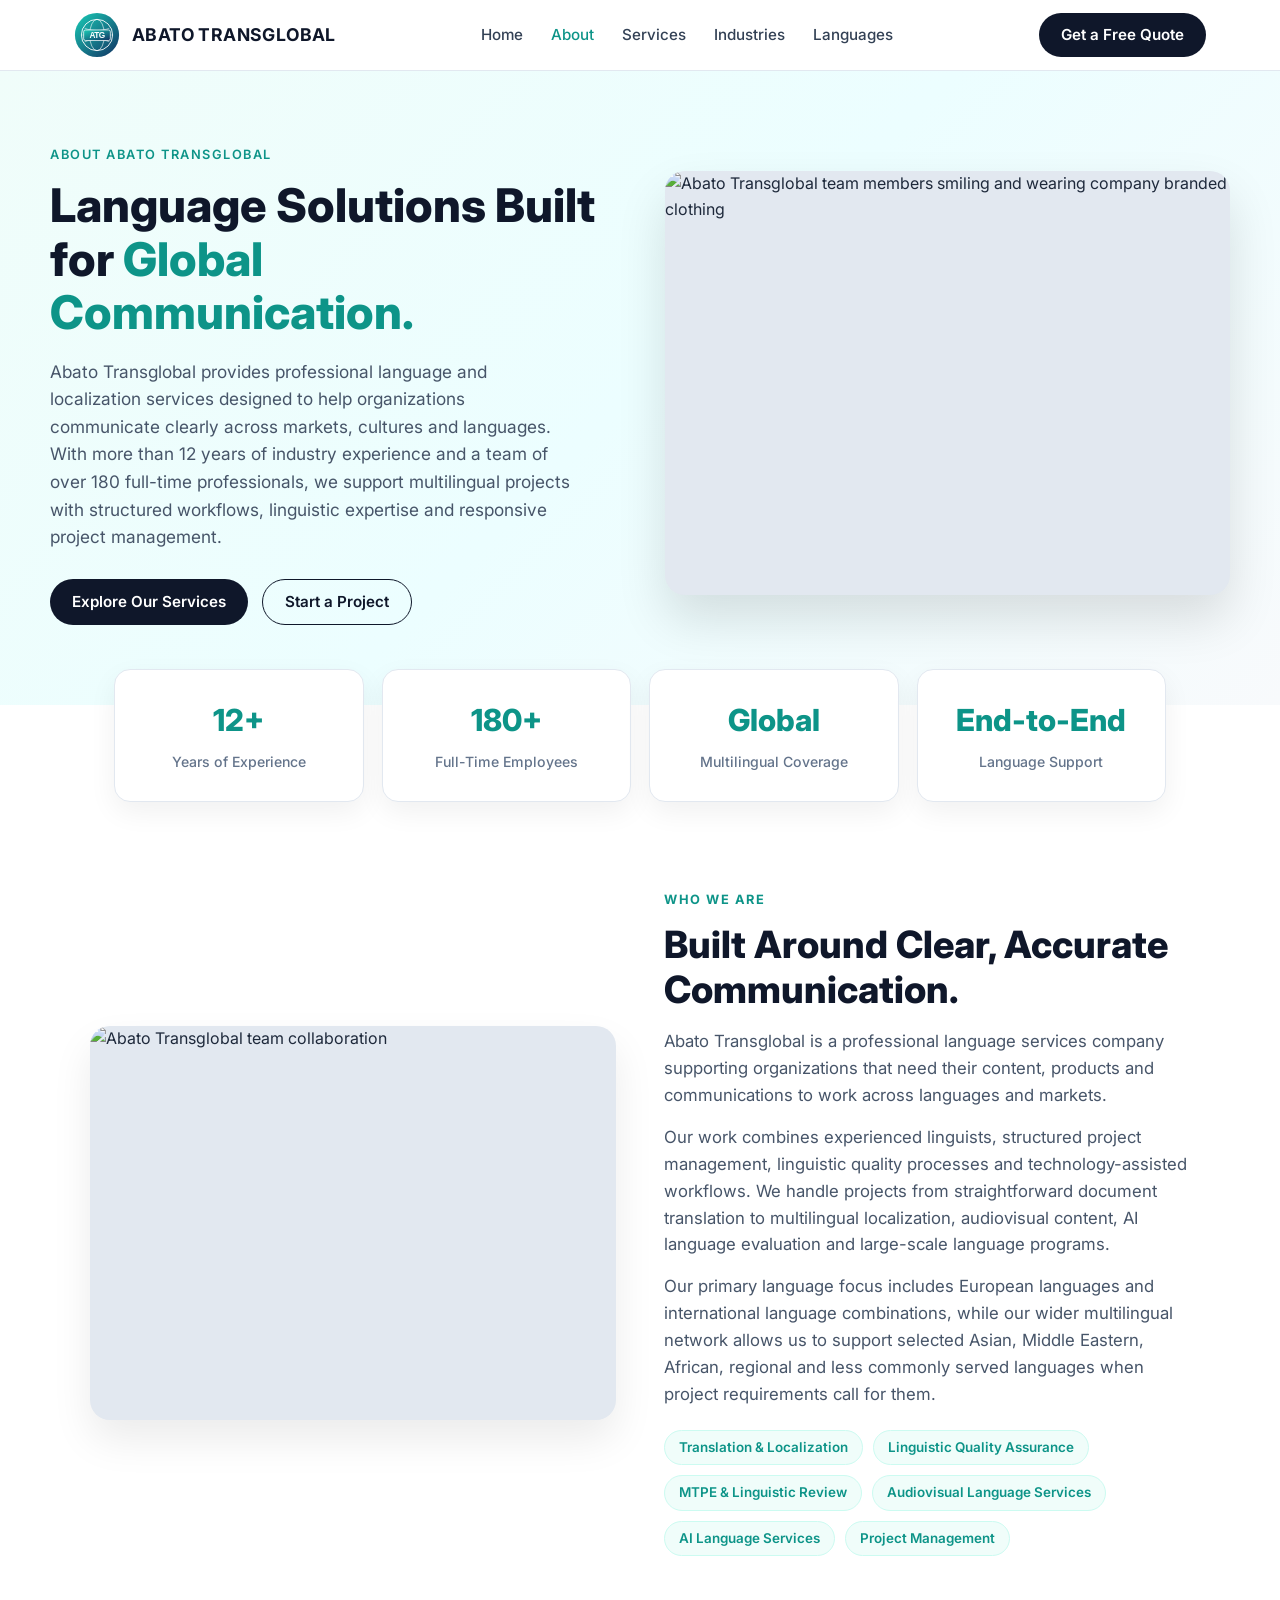
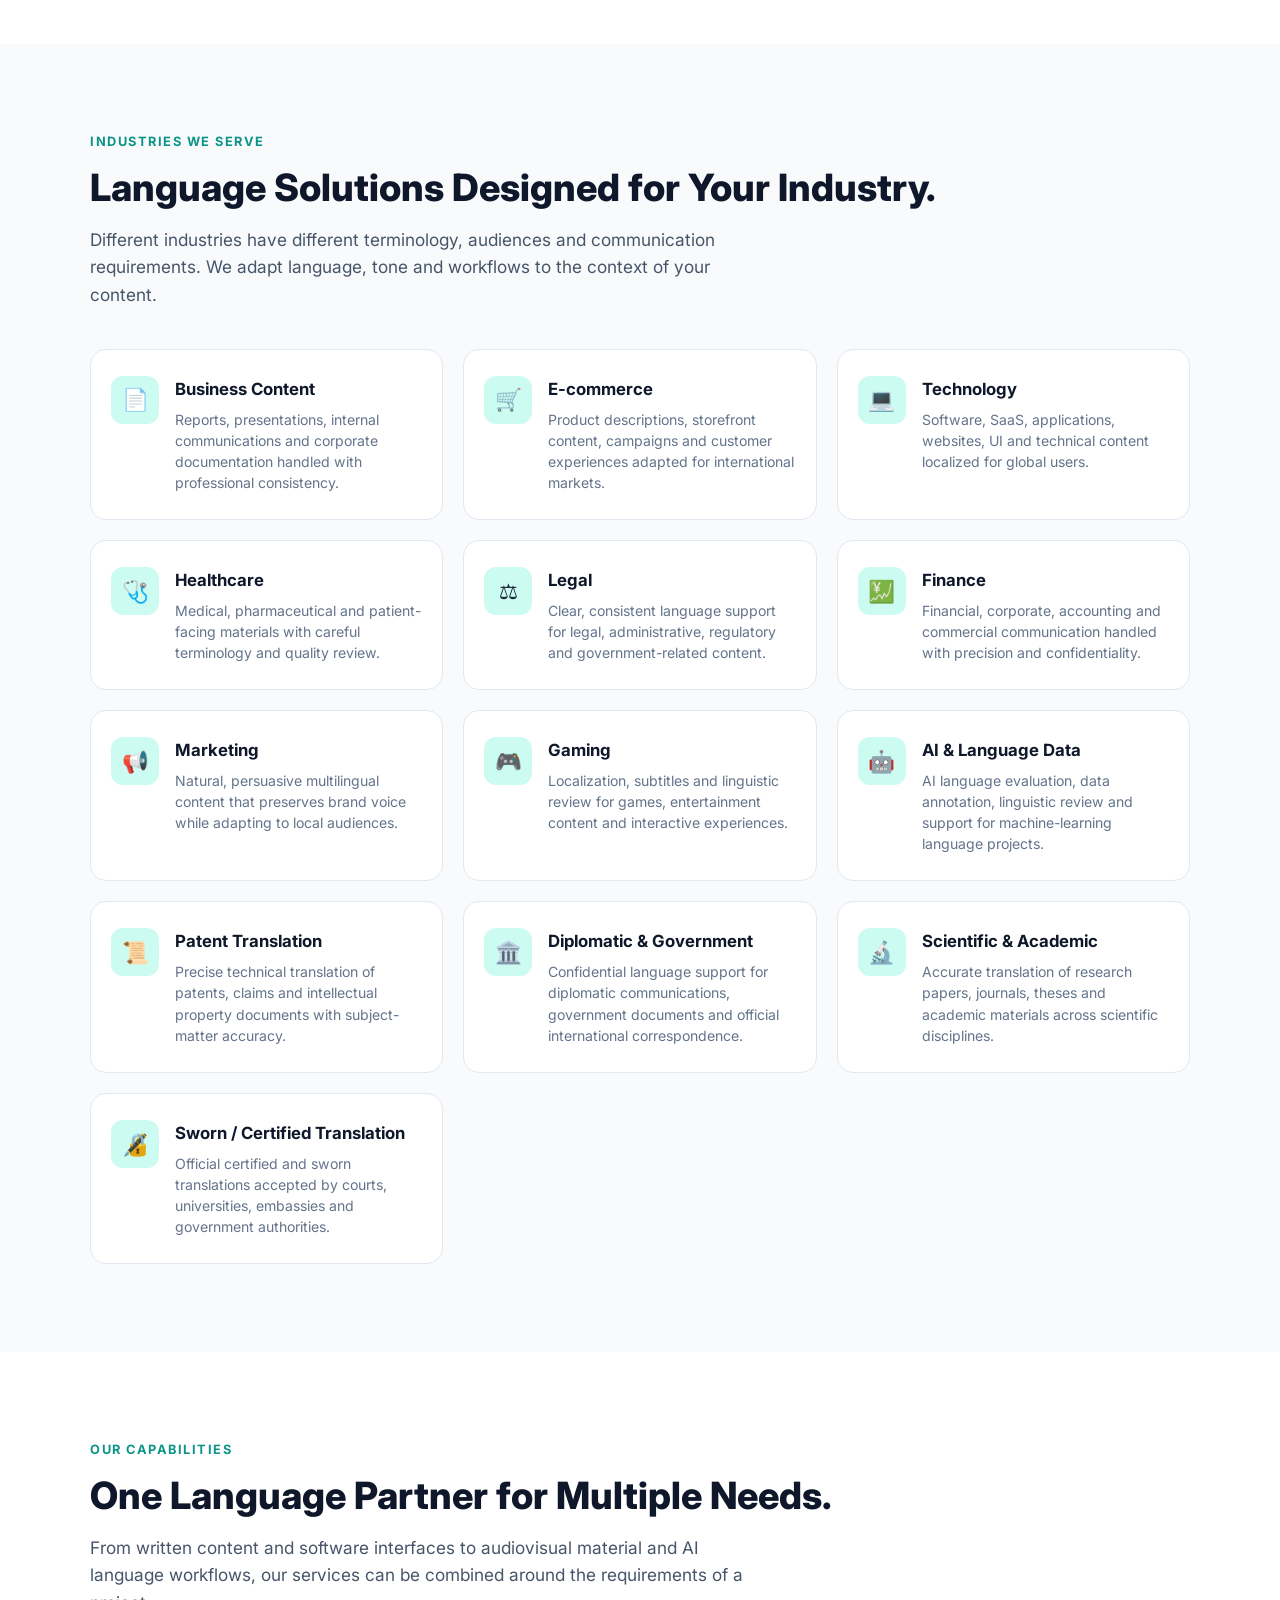
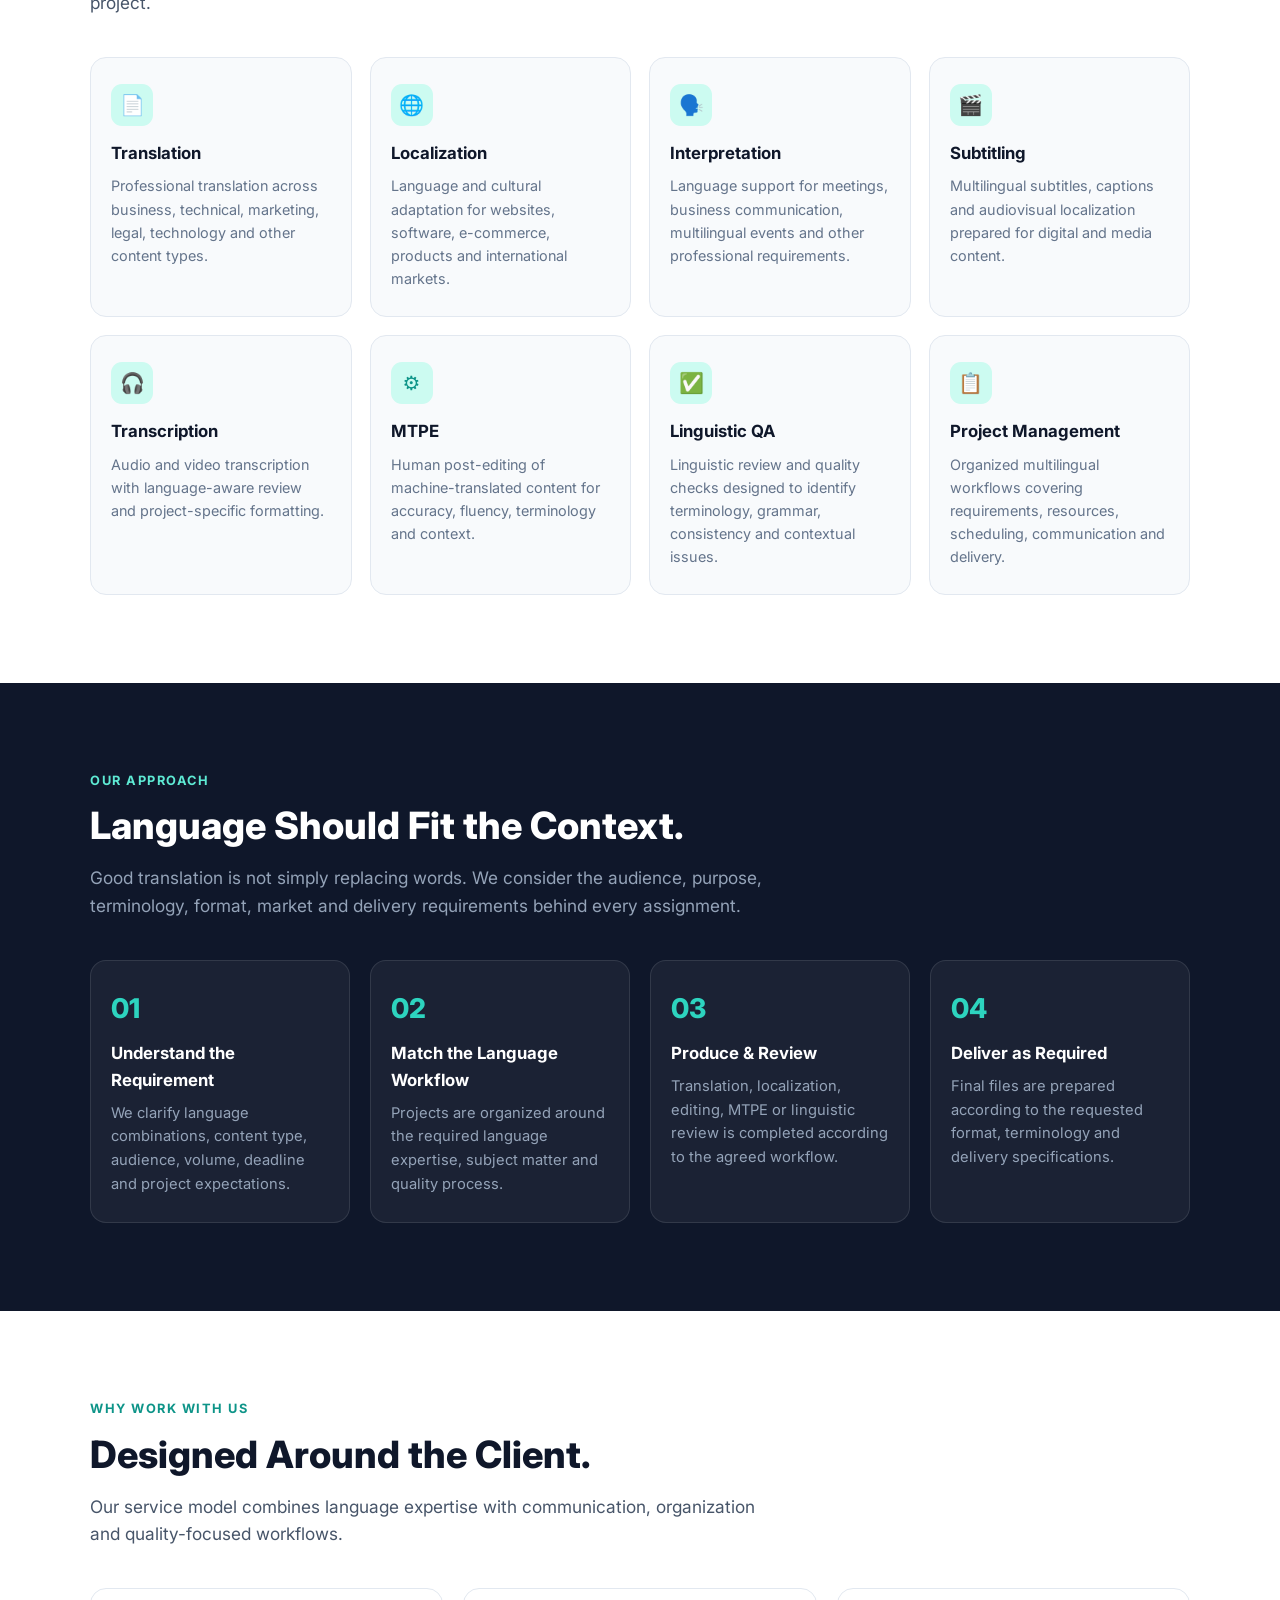
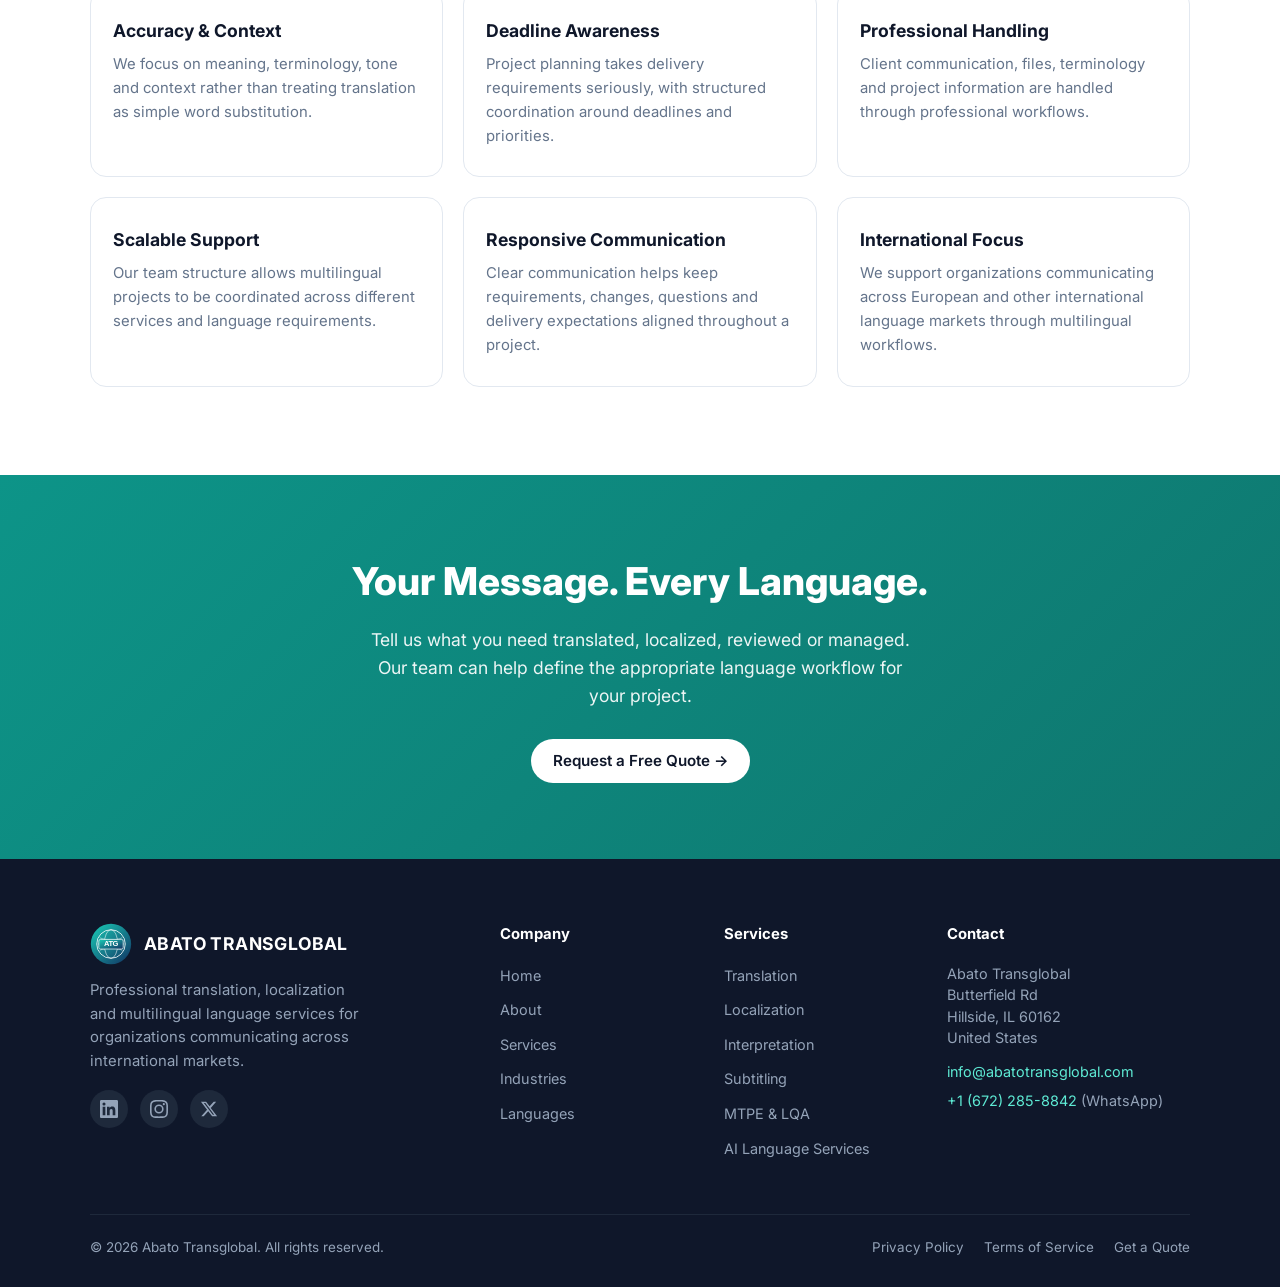
==== commit ffb5ca95: "Update index.html" ====
--- a/about/index.html
+++ b/about/index.html
@@ -18,465 +18,220 @@
     a { text-decoration: none; color: inherit; }
     img { max-width: 100%; display: block; }
 
-    /* ===== LOGO (exact from abatotransglobal.com) ===== */
-    .logo {
-      display: flex;
-      align-items: center;
-      gap: 12px;
-    }
-    .logo-symbol {
-      width: 46px;
-      height: 46px;
-      flex-shrink: 0;
-    }
-    .logo-text {
-      font-size: 1.1rem;
-      font-weight: 700;
-      letter-spacing: 0.4px;
-      color: #0f172a;
-    }
-
-    /* ===== HEADER ===== */
+    /* Logo */
+    .logo { display: flex; align-items: center; gap: 12px; }
+    .logo-symbol { width: 46px; height: 46px; flex-shrink: 0; }
+    .logo-text { font-size: 1.1rem; font-weight: 700; letter-spacing: 0.4px; color: #0f172a; }
+
+    /* Header */
     header {
-      position: sticky;
-      top: 0;
-      z-index: 100;
+      position: sticky; top: 0; z-index: 100;
       background: rgba(255,255,255,0.96);
       backdrop-filter: blur(12px);
       border-bottom: 1px solid #e2e8f0;
     }
     .nav {
-      max-width: 1180px;
-      margin: 0 auto;
-      padding: 12px 24px;
-      display: flex;
-      align-items: center;
-      justify-content: space-between;
-      gap: 20px;
-    }
-    .nav-links {
-      display: flex;
-      align-items: center;
-      gap: 28px;
-      list-style: none;
-    }
-    .nav-links a {
-      font-size: 0.95rem;
-      font-weight: 500;
-      color: #334155;
-      transition: color 0.2s;
-    }
-    .nav-links a:hover,
-    .nav-links a.active { color: #0d9488; }
+      max-width: 1180px; margin: 0 auto; padding: 12px 24px;
+      display: flex; align-items: center; justify-content: space-between; gap: 20px;
+    }
+    .nav-links { display: flex; align-items: center; gap: 28px; list-style: none; }
+    .nav-links a { font-size: 0.95rem; font-weight: 500; color: #334155; transition: color 0.2s; }
+    .nav-links a:hover, .nav-links a.active { color: #0d9488; }
     .btn {
-      display: inline-flex;
-      align-items: center;
-      gap: 8px;
-      padding: 10px 22px;
-      border-radius: 999px;
-      font-weight: 600;
-      font-size: 0.95rem;
-      transition: all 0.2s;
-      cursor: pointer;
-      border: none;
-    }
-    .btn-primary {
-      background: #0f172a;
-      color: #fff;
-    }
+      display: inline-flex; align-items: center; gap: 8px;
+      padding: 10px 22px; border-radius: 999px;
+      font-weight: 600; font-size: 0.95rem; transition: all 0.2s;
+      cursor: pointer; border: none;
+    }
+    .btn-primary { background: #0f172a; color: #fff; }
     .btn-primary:hover { background: #1e293b; transform: translateY(-1px); }
-    .btn-outline {
-      background: transparent;
-      border: 1.5px solid #0f172a;
-      color: #0f172a;
-    }
+    .btn-outline { background: transparent; border: 1.5px solid #0f172a; color: #0f172a; }
     .btn-outline:hover { background: #0f172a; color: #fff; }
 
-    /* ===== HERO ===== */
+    /* ===== HERO - LEFT TEXT + RIGHT IMAGE ===== */
     .hero {
       background: linear-gradient(135deg, #f0fdfa 0%, #ecfeff 50%, #f8fafc 100%);
-      padding: 80px 24px 70px;
-      text-align: center;
-    }
-    .hero-inner { max-width: 780px; margin: 0 auto; }
+      padding: 70px 24px 80px;
+    }
+    .hero-inner {
+      max-width: 1180px; margin: 0 auto;
+      display: grid; grid-template-columns: 1fr 1fr;
+      gap: 50px; align-items: center;
+    }
+    .hero-content { text-align: left; }
     .hero-badge {
-      display: inline-block;
-      font-size: 0.8rem;
-      font-weight: 600;
-      letter-spacing: 1.5px;
-      text-transform: uppercase;
-      color: #0d9488;
-      margin-bottom: 16px;
+      display: inline-block; font-size: 0.8rem; font-weight: 600;
+      letter-spacing: 1.5px; text-transform: uppercase;
+      color: #0d9488; margin-bottom: 14px;
     }
     .hero h1 {
-      font-size: clamp(2.1rem, 5vw, 3.1rem);
-      font-weight: 800;
-      line-height: 1.15;
-      color: #0f172a;
-      margin-bottom: 18px;
+      font-size: clamp(2rem, 4.2vw, 2.9rem);
+      font-weight: 800; line-height: 1.15;
+      color: #0f172a; margin-bottom: 18px;
     }
     .hero h1 span { color: #0d9488; }
     .hero p {
-      font-size: 1.12rem;
-      color: #475569;
-      max-width: 620px;
-      margin: 0 auto 30px;
-    }
-    .hero-btns {
-      display: flex;
-      gap: 14px;
-      justify-content: center;
-      flex-wrap: wrap;
-    }
-
-    /* ===== STATS ===== */
+      font-size: 1.08rem; color: #475569;
+      max-width: 520px; margin-bottom: 28px;
+    }
+    .hero-btns { display: flex; gap: 14px; flex-wrap: wrap; }
+    .hero-image {
+      border-radius: 20px; overflow: hidden;
+      box-shadow: 0 25px 50px rgba(0,0,0,0.12);
+      aspect-ratio: 4/3; background: #e2e8f0;
+    }
+    .hero-image img {
+      width: 100%; height: 100%; object-fit: cover;
+    }
+
+    /* Stats */
     .stats {
-      max-width: 1100px;
-      margin: -36px auto 0;
-      padding: 0 24px;
-      display: grid;
-      grid-template-columns: repeat(4, 1fr);
-      gap: 18px;
-      position: relative;
-      z-index: 10;
+      max-width: 1100px; margin: -36px auto 0; padding: 0 24px;
+      display: grid; grid-template-columns: repeat(4, 1fr); gap: 18px;
+      position: relative; z-index: 10;
     }
     .stat-card {
-      background: #fff;
-      border-radius: 16px;
-      padding: 26px 18px;
-      text-align: center;
-      box-shadow: 0 10px 28px rgba(0,0,0,0.06);
-      border: 1px solid #e2e8f0;
-    }
-    .stat-card strong {
-      display: block;
-      font-size: 1.9rem;
-      font-weight: 800;
-      color: #0d9488;
-      margin-bottom: 4px;
-    }
-    .stat-card span {
-      font-size: 0.88rem;
-      color: #64748b;
-      font-weight: 500;
-    }
-
-    /* ===== SECTIONS ===== */
+      background: #fff; border-radius: 16px; padding: 26px 18px; text-align: center;
+      box-shadow: 0 10px 28px rgba(0,0,0,0.06); border: 1px solid #e2e8f0;
+    }
+    .stat-card strong { display: block; font-size: 1.9rem; font-weight: 800; color: #0d9488; margin-bottom: 4px; }
+    .stat-card span { font-size: 0.88rem; color: #64748b; font-weight: 500; }
+
+    /* Sections */
     section { padding: 88px 24px; }
     .container { max-width: 1100px; margin: 0 auto; }
     .section-label {
-      font-size: 0.8rem;
-      font-weight: 700;
-      letter-spacing: 1.5px;
-      text-transform: uppercase;
-      color: #0d9488;
-      margin-bottom: 12px;
+      font-size: 0.8rem; font-weight: 700; letter-spacing: 1.5px;
+      text-transform: uppercase; color: #0d9488; margin-bottom: 12px;
     }
     .section-title {
       font-size: clamp(1.75rem, 3.5vw, 2.35rem);
-      font-weight: 800;
-      color: #0f172a;
-      margin-bottom: 16px;
-      line-height: 1.2;
-    }
-    .section-desc {
-      font-size: 1.08rem;
-      color: #475569;
-      max-width: 680px;
-      margin-bottom: 40px;
-    }
+      font-weight: 800; color: #0f172a; margin-bottom: 16px; line-height: 1.2;
+    }
+    .section-desc { font-size: 1.08rem; color: #475569; max-width: 680px; margin-bottom: 40px; }
 
     /* Who We Are */
-    .who-grid {
-      display: grid;
-      grid-template-columns: 1fr 1fr;
-      gap: 48px;
-      align-items: center;
-    }
+    .who-grid { display: grid; grid-template-columns: 1fr 1fr; gap: 48px; align-items: center; }
     .who-img {
-      border-radius: 20px;
-      overflow: hidden;
-      box-shadow: 0 20px 40px rgba(0,0,0,0.08);
-      aspect-ratio: 4/3;
-      background: #e2e8f0;
-    }
-    .who-img img {
-      width: 100%;
-      height: 100%;
-      object-fit: cover;
-    }
-    .who-content p {
-      color: #475569;
-      margin-bottom: 15px;
-      font-size: 1.05rem;
-    }
-    .service-tags {
-      display: flex;
-      flex-wrap: wrap;
-      gap: 10px;
-      margin-top: 22px;
-    }
+      border-radius: 20px; overflow: hidden;
+      box-shadow: 0 20px 40px rgba(0,0,0,0.08); aspect-ratio: 4/3; background: #e2e8f0;
+    }
+    .who-img img { width: 100%; height: 100%; object-fit: cover; }
+    .who-content p { color: #475569; margin-bottom: 15px; font-size: 1.05rem; }
+    .service-tags { display: flex; flex-wrap: wrap; gap: 10px; margin-top: 22px; }
     .tag {
-      background: #f0fdfa;
-      color: #0d9488;
-      font-size: 0.84rem;
-      font-weight: 600;
-      padding: 6px 14px;
-      border-radius: 999px;
-      border: 1px solid #ccfbf1;
-    }
-
-    /* Industries with icons */
-    .industries {
-      background: #f8fafc;
-    }
-    .ind-grid {
-      display: grid;
-      grid-template-columns: repeat(3, 1fr);
-      gap: 20px;
-    }
+      background: #f0fdfa; color: #0d9488; font-size: 0.84rem; font-weight: 600;
+      padding: 6px 14px; border-radius: 999px; border: 1px solid #ccfbf1;
+    }
+
+    /* Industries */
+    .industries { background: #f8fafc; }
+    .ind-grid { display: grid; grid-template-columns: repeat(3, 1fr); gap: 20px; }
     .ind-card {
-      background: #fff;
-      border: 1px solid #e2e8f0;
-      border-radius: 16px;
-      padding: 28px 22px;
-      transition: all 0.25s;
-      display: flex;
-      gap: 16px;
-      align-items: flex-start;
+      background: #fff; border: 1px solid #e2e8f0; border-radius: 16px;
+      padding: 26px 20px; transition: all 0.25s;
+      display: flex; gap: 16px; align-items: flex-start;
     }
     .ind-card:hover {
-      border-color: #99f6e4;
-      box-shadow: 0 12px 24px rgba(13,148,136,0.08);
-      transform: translateY(-3px);
+      border-color: #99f6e4; box-shadow: 0 12px 24px rgba(13,148,136,0.08); transform: translateY(-3px);
     }
     .ind-icon {
-      width: 48px;
-      height: 48px;
-      border-radius: 12px;
-      background: #ccfbf1;
-      display: flex;
-      align-items: center;
-      justify-content: center;
-      flex-shrink: 0;
-      font-size: 1.4rem;
-    }
-    .ind-card h3 {
-      font-size: 1.08rem;
-      font-weight: 700;
-      margin-bottom: 6px;
-      color: #0f172a;
-    }
-    .ind-card p {
-      font-size: 0.9rem;
-      color: #64748b;
-      line-height: 1.5;
-    }
+      width: 48px; height: 48px; border-radius: 12px; background: #ccfbf1;
+      display: flex; align-items: center; justify-content: center;
+      flex-shrink: 0; font-size: 1.35rem;
+    }
+    .ind-card h3 { font-size: 1.05rem; font-weight: 700; margin-bottom: 6px; color: #0f172a; }
+    .ind-card p { font-size: 0.88rem; color: #64748b; line-height: 1.5; }
 
     /* Capabilities */
-    .cap-grid {
-      display: grid;
-      grid-template-columns: repeat(4, 1fr);
-      gap: 18px;
-    }
+    .cap-grid { display: grid; grid-template-columns: repeat(4, 1fr); gap: 18px; }
     .cap-card {
-      background: #f8fafc;
-      border: 1px solid #e2e8f0;
-      border-radius: 16px;
-      padding: 26px 20px;
-      transition: all 0.25s;
-    }
-    .cap-card:hover {
-      border-color: #99f6e4;
-      background: #f0fdfa;
-      transform: translateY(-4px);
-    }
+      background: #f8fafc; border: 1px solid #e2e8f0; border-radius: 16px;
+      padding: 26px 20px; transition: all 0.25s;
+    }
+    .cap-card:hover { border-color: #99f6e4; background: #f0fdfa; transform: translateY(-4px); }
     .cap-icon {
-      width: 42px;
-      height: 42px;
-      background: #ccfbf1;
-      border-radius: 11px;
-      display: flex;
-      align-items: center;
-      justify-content: center;
-      font-size: 1.25rem;
-      margin-bottom: 14px;
-      color: #0d9488;
-    }
-    .cap-card h3 {
-      font-size: 1.05rem;
-      font-weight: 700;
-      margin-bottom: 8px;
-      color: #0f172a;
-    }
-    .cap-card p {
-      font-size: 0.9rem;
-      color: #64748b;
-    }
+      width: 42px; height: 42px; background: #ccfbf1; border-radius: 11px;
+      display: flex; align-items: center; justify-content: center;
+      font-size: 1.25rem; margin-bottom: 14px; color: #0d9488;
+    }
+    .cap-card h3 { font-size: 1.05rem; font-weight: 700; margin-bottom: 8px; color: #0f172a; }
+    .cap-card p { font-size: 0.9rem; color: #64748b; }
 
     /* Approach */
-    .approach {
-      background: #0f172a;
-      color: #fff;
-    }
+    .approach { background: #0f172a; color: #fff; }
     .approach .section-label { color: #5eead4; }
     .approach .section-title { color: #fff; }
     .approach .section-desc { color: #94a3b8; }
-    .steps {
-      display: grid;
-      grid-template-columns: repeat(4, 1fr);
-      gap: 20px;
-      margin-top: 36px;
-    }
+    .steps { display: grid; grid-template-columns: repeat(4, 1fr); gap: 20px; margin-top: 36px; }
     .step {
-      background: rgba(255,255,255,0.05);
-      border: 1px solid rgba(255,255,255,0.1);
-      border-radius: 16px;
-      padding: 26px 20px;
-    }
-    .step-num {
-      font-size: 1.7rem;
-      font-weight: 800;
-      color: #2dd4bf;
-      margin-bottom: 10px;
-    }
-    .step h3 {
-      font-size: 1.05rem;
-      font-weight: 700;
-      margin-bottom: 8px;
-    }
-    .step p {
-      font-size: 0.92rem;
-      color: #94a3b8;
-    }
+      background: rgba(255,255,255,0.05); border: 1px solid rgba(255,255,255,0.1);
+      border-radius: 16px; padding: 26px 20px;
+    }
+    .step-num { font-size: 1.7rem; font-weight: 800; color: #2dd4bf; margin-bottom: 10px; }
+    .step h3 { font-size: 1.05rem; font-weight: 700; margin-bottom: 8px; }
+    .step p { font-size: 0.92rem; color: #94a3b8; }
 
     /* Why Us */
-    .why-grid {
-      display: grid;
-      grid-template-columns: repeat(3, 1fr);
-      gap: 20px;
-    }
+    .why-grid { display: grid; grid-template-columns: repeat(3, 1fr); gap: 20px; }
     .why-card {
-      background: #fff;
-      border: 1px solid #e2e8f0;
-      border-radius: 16px;
-      padding: 28px 22px;
-      transition: all 0.25s;
-    }
-    .why-card:hover {
-      border-color: #99f6e4;
-      box-shadow: 0 12px 28px rgba(13,148,136,0.08);
-    }
-    .why-card h3 {
-      font-size: 1.1rem;
-      font-weight: 700;
-      margin-bottom: 8px;
-      color: #0f172a;
-    }
-    .why-card p {
-      font-size: 0.93rem;
-      color: #64748b;
-    }
+      background: #fff; border: 1px solid #e2e8f0; border-radius: 16px;
+      padding: 28px 22px; transition: all 0.25s;
+    }
+    .why-card:hover { border-color: #99f6e4; box-shadow: 0 12px 28px rgba(13,148,136,0.08); }
+    .why-card h3 { font-size: 1.1rem; font-weight: 700; margin-bottom: 8px; color: #0f172a; }
+    .why-card p { font-size: 0.93rem; color: #64748b; }
 
     /* CTA */
     .cta {
       background: linear-gradient(135deg, #0d9488, #0f766e);
-      text-align: center;
-      color: #fff;
-      padding: 76px 24px;
-    }
-    .cta h2 {
-      font-size: clamp(1.7rem, 3.5vw, 2.4rem);
-      font-weight: 800;
-      margin-bottom: 14px;
-    }
-    .cta p {
-      font-size: 1.1rem;
-      opacity: 0.92;
-      max-width: 540px;
-      margin: 0 auto 28px;
-    }
-    .cta .btn-primary {
-      background: #fff;
-      color: #0f172a;
-    }
+      text-align: center; color: #fff; padding: 76px 24px;
+    }
+    .cta h2 { font-size: clamp(1.7rem, 3.5vw, 2.4rem); font-weight: 800; margin-bottom: 14px; }
+    .cta p { font-size: 1.1rem; opacity: 0.92; max-width: 540px; margin: 0 auto 28px; }
+    .cta .btn-primary { background: #fff; color: #0f172a; }
     .cta .btn-primary:hover { background: #f1f5f9; }
 
-    /* ===== FOOTER ===== */
-    footer {
-      background: #0f172a;
-      color: #94a3b8;
-      padding: 64px 24px 28px;
-    }
+    /* Footer */
+    footer { background: #0f172a; color: #94a3b8; padding: 64px 24px 28px; }
     .footer-grid {
-      max-width: 1100px;
-      margin: 0 auto;
-      display: grid;
-      grid-template-columns: 2fr 1fr 1fr 1.3fr;
-      gap: 36px;
-      margin-bottom: 44px;
+      max-width: 1100px; margin: 0 auto;
+      display: grid; grid-template-columns: 2fr 1fr 1fr 1.3fr; gap: 36px; margin-bottom: 44px;
     }
     .footer-brand .logo-text { color: #fff; }
-    .footer-brand p {
-      margin-top: 14px;
-      font-size: 0.93rem;
-      line-height: 1.6;
-      max-width: 270px;
-    }
-    .footer-col h4 {
-      color: #fff;
-      font-size: 0.93rem;
-      font-weight: 700;
-      margin-bottom: 16px;
-    }
+    .footer-brand p { margin-top: 14px; font-size: 0.93rem; line-height: 1.6; max-width: 270px; }
+    .footer-col h4 { color: #fff; font-size: 0.93rem; font-weight: 700; margin-bottom: 16px; }
     .footer-col ul { list-style: none; }
     .footer-col li { margin-bottom: 9px; }
-    .footer-col a {
-      font-size: 0.9rem;
-      transition: color 0.2s;
-    }
+    .footer-col a { font-size: 0.9rem; transition: color 0.2s; }
     .footer-col a:hover { color: #5eead4; }
-    .footer-contact p {
-      font-size: 0.9rem;
-      margin-bottom: 7px;
-      line-height: 1.5;
-    }
+    .footer-contact p { font-size: 0.9rem; margin-bottom: 7px; line-height: 1.5; }
     .footer-contact a { color: #5eead4; }
     .footer-bottom {
-      max-width: 1100px;
-      margin: 0 auto;
-      padding-top: 22px;
+      max-width: 1100px; margin: 0 auto; padding-top: 22px;
       border-top: 1px solid #1e293b;
-      display: flex;
-      justify-content: space-between;
-      align-items: center;
-      flex-wrap: wrap;
-      gap: 12px;
-      font-size: 0.84rem;
+      display: flex; justify-content: space-between; align-items: center;
+      flex-wrap: wrap; gap: 12px; font-size: 0.84rem;
     }
     .footer-bottom a:hover { color: #5eead4; }
-    .socials {
-      display: flex;
-      gap: 12px;
-      margin-top: 16px;
-    }
+
+    /* Real social icons */
+    .socials { display: flex; gap: 12px; margin-top: 16px; }
     .socials a {
-      width: 34px;
-      height: 34px;
-      border-radius: 50%;
-      background: #1e293b;
-      display: flex;
-      align-items: center;
-      justify-content: center;
-      color: #94a3b8;
-      font-size: 0.85rem;
-      transition: all 0.2s;
+      width: 38px; height: 38px; border-radius: 50%;
+      background: #1e293b; display: flex; align-items: center; justify-content: center;
+      color: #94a3b8; transition: all 0.2s;
     }
     .socials a:hover { background: #0d9488; color: #fff; }
+    .socials svg { width: 18px; height: 18px; fill: currentColor; }
 
     /* Responsive */
     @media (max-width: 900px) {
       .nav-links { display: none; }
+      .hero-inner { grid-template-columns: 1fr; }
+      .hero-content { text-align: center; }
+      .hero p { margin-left: auto; margin-right: auto; }
+      .hero-btns { justify-content: center; }
       .stats { grid-template-columns: repeat(2, 1fr); }
       .who-grid { grid-template-columns: 1fr; }
       .ind-grid { grid-template-columns: 1fr 1fr; }
@@ -487,7 +242,7 @@
     }
     @media (max-width: 560px) {
       .stats, .ind-grid, .cap-grid, .steps, .why-grid, .footer-grid { grid-template-columns: 1fr; }
-      .hero { padding: 56px 18px 48px; }
+      .hero { padding: 50px 18px 60px; }
     }
   </style>
 </head>
@@ -496,8 +251,7 @@
   <!-- HEADER -->
   <header>
     <nav class="nav">
-      <a href="index.html" class="logo">
-        <!-- Exact logo from https://abatotransglobal.com/ -->
+      <a href="../" class="logo">
         <svg class="logo-symbol" viewBox="0 0 100 100" role="img" aria-label="ATG globe logo" xmlns="http://www.w3.org/2000/svg">
           <defs>
             <linearGradient id="atgGradient" x1="8%" y1="5%" x2="92%" y2="95%">
@@ -518,26 +272,34 @@
       </a>
 
       <ul class="nav-links">
-        <li><a href="index.html">Home</a></li>
-        <li><a href="about.html" class="active">About</a></li>
-        <li><a href="services.html">Services</a></li>
-        <li><a href="industries.html">Industries</a></li>
-        <li><a href="languages.html">Languages</a></li>
+        <li><a href="../">Home</a></li>
+        <li><a href="./" class="active">About</a></li>
+        <li><a href="../services/">Services</a></li>
+        <li><a href="../industries/">Industries</a></li>
+        <li><a href="../languages/">Languages</a></li>
       </ul>
 
-      <a href="index.html#quote" class="btn btn-primary">Get a Free Quote</a>
+      <a href="../#quote" class="btn btn-primary">Get a Free Quote</a>
     </nav>
   </header>
 
-  <!-- HERO -->
+  <!-- HERO (left text + right staff image) -->
   <section class="hero">
     <div class="hero-inner">
-      <div class="hero-badge">About Abato Transglobal</div>
-      <h1>Language Solutions Built for <span>Global Communication.</span></h1>
-      <p>Abato Transglobal provides professional language and localization services designed to help organizations communicate clearly across markets, cultures and languages. With more than 12 years of industry experience and a team of over 180 full-time professionals, we support multilingual projects with structured workflows, linguistic expertise and responsive project management.</p>
-      <div class="hero-btns">
-        <a href="services.html" class="btn btn-primary">Explore Our Services</a>
-        <a href="index.html#quote" class="btn btn-outline">Start a Project</a>
+      <div class="hero-content">
+        <div class="hero-badge">About Abato Transglobal</div>
+        <h1>Language Solutions Built for <span>Global Communication.</span></h1>
+        <p>Abato Transglobal provides professional language and localization services designed to help organizations communicate clearly across markets, cultures and languages. With more than 12 years of industry experience and a team of over 180 full-time professionals, we support multilingual projects with structured workflows, linguistic expertise and responsive project management.</p>
+        <div class="hero-btns">
+          <a href="../services/" class="btn btn-primary">Explore Our Services</a>
+          <a href="../#quote" class="btn btn-outline">Start a Project</a>
+        </div>
+      </div>
+
+      <!-- Staff photo (right side) - replace src with your Base64 or generated image later -->
+      <div class="hero-image">
+        <img src="https://images.unsplash.com/photo-1522071820081-009f0129c71c?w=900&q=80" 
+             alt="Abato Transglobal team members smiling and wearing company branded clothing" />
       </div>
     </div>
   </section>
@@ -550,12 +312,12 @@
     <div class="stat-card"><strong>End-to-End</strong><span>Language Support</span></div>
   </div>
 
-  <!-- WHO WE ARE (image fills the previous blank space) -->
+  <!-- WHO WE ARE -->
   <section>
     <div class="container">
       <div class="who-grid">
         <div class="who-img">
-          <img src="https://images.unsplash.com/photo-1600880292203-757bb62b4baf?w=900&q=80" alt="Abato Transglobal team collaborating on multilingual projects" />
+          <img src="https://images.unsplash.com/photo-1600880292203-757bb62b4baf?w=900&q=80" alt="Abato Transglobal team collaboration" />
         </div>
         <div class="who-content">
           <div class="section-label">Who We Are</div>
@@ -576,7 +338,7 @@
     </div>
   </section>
 
-  <!-- INDUSTRIES WITH ICONS -->
+  <!-- INDUSTRIES (with new ones + icons) -->
   <section class="industries">
     <div class="container">
       <div class="section-label">Industries We Serve</div>
@@ -645,6 +407,36 @@
           <div>
             <h3>AI & Language Data</h3>
             <p>AI language evaluation, data annotation, linguistic review and support for machine-learning language projects.</p>
+          </div>
+        </div>
+
+        <!-- NEW INDUSTRIES -->
+        <div class="ind-card">
+          <div class="ind-icon">📜</div>
+          <div>
+            <h3>Patent Translation</h3>
+            <p>Precise technical translation of patents, claims and intellectual property documents with subject-matter accuracy.</p>
+          </div>
+        </div>
+        <div class="ind-card">
+          <div class="ind-icon">🏛️</div>
+          <div>
+            <h3>Diplomatic & Government</h3>
+            <p>Confidential language support for diplomatic communications, government documents and official international correspondence.</p>
+          </div>
+        </div>
+        <div class="ind-card">
+          <div class="ind-icon">🔬</div>
+          <div>
+            <h3>Scientific & Academic</h3>
+            <p>Accurate translation of research papers, journals, theses and academic materials across scientific disciplines.</p>
+          </div>
+        </div>
+        <div class="ind-card">
+          <div class="ind-icon">🔏</div>
+          <div>
+            <h3>Sworn / Certified Translation</h3>
+            <p>Official certified and sworn translations accepted by courts, universities, embassies and government authorities.</p>
           </div>
         </div>
       </div>
@@ -775,60 +567,72 @@
   <section class="cta">
     <h2>Your Message. Every Language.</h2>
     <p>Tell us what you need translated, localized, reviewed or managed. Our team can help define the appropriate language workflow for your project.</p>
-    <a href="index.html#quote" class="btn btn-primary">Request a Free Quote →</a>
+    <a href="../#quote" class="btn btn-primary">Request a Free Quote →</a>
   </section>
 
   <!-- FOOTER -->
   <footer>
     <div class="footer-grid">
       <div class="footer-brand">
-        <a href="index.html" class="logo">
+        <a href="../" class="logo">
+          <!-- Exact footer logo from abatotransglobal.com -->
           <svg class="logo-symbol" viewBox="0 0 100 100" role="img" aria-label="ATG globe logo" xmlns="http://www.w3.org/2000/svg" style="width:42px;height:42px;">
             <defs>
-              <linearGradient id="atgGradient2" x1="8%" y1="5%" x2="92%" y2="95%">
+              <linearGradient id="atgGradientFooter" x1="8%" y1="5%" x2="92%" y2="95%">
                 <stop offset="0%" stop-color="#19C3B1"/>
                 <stop offset="100%" stop-color="#123B68"/>
               </linearGradient>
             </defs>
-            <circle cx="50" cy="50" r="48" fill="url(#atgGradient2)"/>
+            <circle cx="50" cy="50" r="48" fill="url(#atgGradientFooter)"/>
             <circle cx="50" cy="50" r="34" fill="none" stroke="#FFFFFF" stroke-width="2.1" opacity=".9"/>
             <ellipse cx="50" cy="50" rx="16" ry="34" fill="none" stroke="#FFFFFF" stroke-width="1.6" opacity=".8"/>
             <path d="M18 50 H82" fill="none" stroke="#FFFFFF" stroke-width="1.5" opacity=".8"/>
             <path d="M23 35 C38 42 62 42 77 35" fill="none" stroke="#FFFFFF" stroke-width="1.4" opacity=".75"/>
             <path d="M23 65 C38 58 62 58 77 65" fill="none" stroke="#FFFFFF" stroke-width="1.4" opacity=".75"/>
-            <rect x="21" y="39" width="58" height="23" rx="4" fill="url(#atgGradient2)" stroke="#FFFFFF" stroke-width="1.6"/>
+            <rect x="21" y="39" width="58" height="23" rx="4" fill="url(#atgGradientFooter)" stroke="#FFFFFF" stroke-width="1.6"/>
             <text x="50" y="55.7" text-anchor="middle" font-family="Arial, Helvetica, sans-serif" font-size="18" font-weight="800" letter-spacing="-1.2" fill="#FFFFFF">ATG</text>
           </svg>
           <div class="logo-text" style="color:#fff;">ABATO TRANSGLOBAL</div>
         </a>
         <p>Professional translation, localization and multilingual language services for organizations communicating across international markets.</p>
+
+        <!-- Real social icons - replace # with your actual links later -->
         <div class="socials">
-          <a href="#" title="LinkedIn">in</a>
-          <a href="#" title="Instagram">ig</a>
-          <a href="#" title="X">𝕏</a>
+          <!-- LinkedIn -->
+          <a href="#" title="LinkedIn" aria-label="LinkedIn" target="_blank" rel="noopener">
+            <svg viewBox="0 0 24 24" xmlns="http://www.w3.org/2000/svg"><path d="M20.447 20.452h-3.554v-5.569c0-1.328-.027-3.037-1.852-3.037-1.853 0-2.136 1.445-2.136 2.939v5.667H9.351V9h3.414v1.561h.046c.477-.9 1.637-1.85 3.37-1.85 3.601 0 4.267 2.37 4.267 5.455v6.286zM5.337 7.433a2.062 2.062 0 01-2.063-2.065 2.064 2.064 0 112.063 2.065zm1.782 13.019H3.555V9h3.564v11.452zM22.225 0H1.771C.792 0 0 .774 0 1.729v20.542C0 23.227.792 24 1.771 24h20.451C23.2 24 24 23.227 24 22.271V1.729C24 .774 23.2 0 22.222 0h.003z"/></svg>
+          </a>
+          <!-- Instagram -->
+          <a href="#" title="Instagram" aria-label="Instagram" target="_blank" rel="noopener">
+            <svg viewBox="0 0 24 24" xmlns="http://www.w3.org/2000/svg"><path d="M12 2.163c3.204 0 3.584.012 4.85.07 3.252.148 4.771 1.691 4.919 4.919.058 1.265.069 1.645.069 4.849 0 3.205-.012 3.584-.069 4.849-.149 3.225-1.664 4.771-4.919 4.919-1.266.058-1.644.07-4.85.07-3.204 0-3.584-.012-4.849-.07-3.26-.149-4.771-1.699-4.919-4.92-.058-1.265-.07-1.644-.07-4.849 0-3.204.013-3.583.07-4.849.149-3.227 1.664-4.771 4.919-4.919 1.266-.057 1.645-.069 4.849-.069zM12 0C8.741 0 8.333.014 7.053.072 2.695.272.273 2.69.073 7.052.014 8.333 0 8.741 0 12c0 3.259.014 3.668.072 4.948.2 4.358 2.618 6.78 6.98 6.98C8.333 23.986 8.741 24 12 24c3.259 0 3.668-.014 4.948-.072 4.354-.2 6.782-2.618 6.979-6.98.059-1.28.073-1.689.073-4.948 0-3.259-.014-3.667-.072-4.947-.196-4.354-2.617-6.78-6.979-6.98C15.668.014 15.259 0 12 0zm0 5.838a6.162 6.162 0 100 12.324 6.162 6.162 0 000-12.324zM12 16a4 4 0 110-8 4 4 0 010 8zm6.406-11.845a1.44 1.44 0 100 2.881 1.44 1.44 0 000-2.881z"/></svg>
+          </a>
+          <!-- X (Twitter) -->
+          <a href="#" title="X" aria-label="X" target="_blank" rel="noopener">
+            <svg viewBox="0 0 24 24" xmlns="http://www.w3.org/2000/svg"><path d="M18.244 2.25h3.308l-7.227 8.26 8.502 11.24H16.17l-5.214-6.817L4.99 21.75H1.68l7.73-8.835L1.254 2.25H8.08l4.713 6.231zm-1.161 17.52h1.833L7.084 4.126H5.117z"/></svg>
+          </a>
         </div>
       </div>
 
       <div class="footer-col">
         <h4>Company</h4>
         <ul>
-          <li><a href="index.html">Home</a></li>
-          <li><a href="about.html">About</a></li>
-          <li><a href="services.html">Services</a></li>
-          <li><a href="industries.html">Industries</a></li>
-          <li><a href="languages.html">Languages</a></li>
+          <li><a href="../">Home</a></li>
+          <li><a href="./">About</a></li>
+          <li><a href="../services/">Services</a></li>
+          <li><a href="../industries/">Industries</a></li>
+          <li><a href="../languages/">Languages</a></li>
         </ul>
       </div>
 
       <div class="footer-col">
         <h4>Services</h4>
         <ul>
-          <li><a href="services.html">Translation</a></li>
-          <li><a href="services.html">Localization</a></li>
-          <li><a href="services.html">Interpretation</a></li>
-          <li><a href="services.html">Subtitling</a></li>
-          <li><a href="services.html">MTPE & LQA</a></li>
-          <li><a href="services.html">AI Language Services</a></li>
+          <li><a href="../services/">Translation</a></li>
+          <li><a href="../services/">Localization</a></li>
+          <li><a href="../services/">Interpretation</a></li>
+          <li><a href="../services/">Subtitling</a></li>
+          <li><a href="../services/">MTPE & LQA</a></li>
+          <li><a href="../services/">AI Language Services</a></li>
         </ul>
       </div>
 
@@ -852,7 +656,7 @@
       <div style="display:flex;gap:20px;">
         <a href="#">Privacy Policy</a>
         <a href="#">Terms of Service</a>
-        <a href="index.html#quote">Get a Quote</a>
+        <a href="../#quote">Get a Quote</a>
       </div>
     </div>
   </footer>
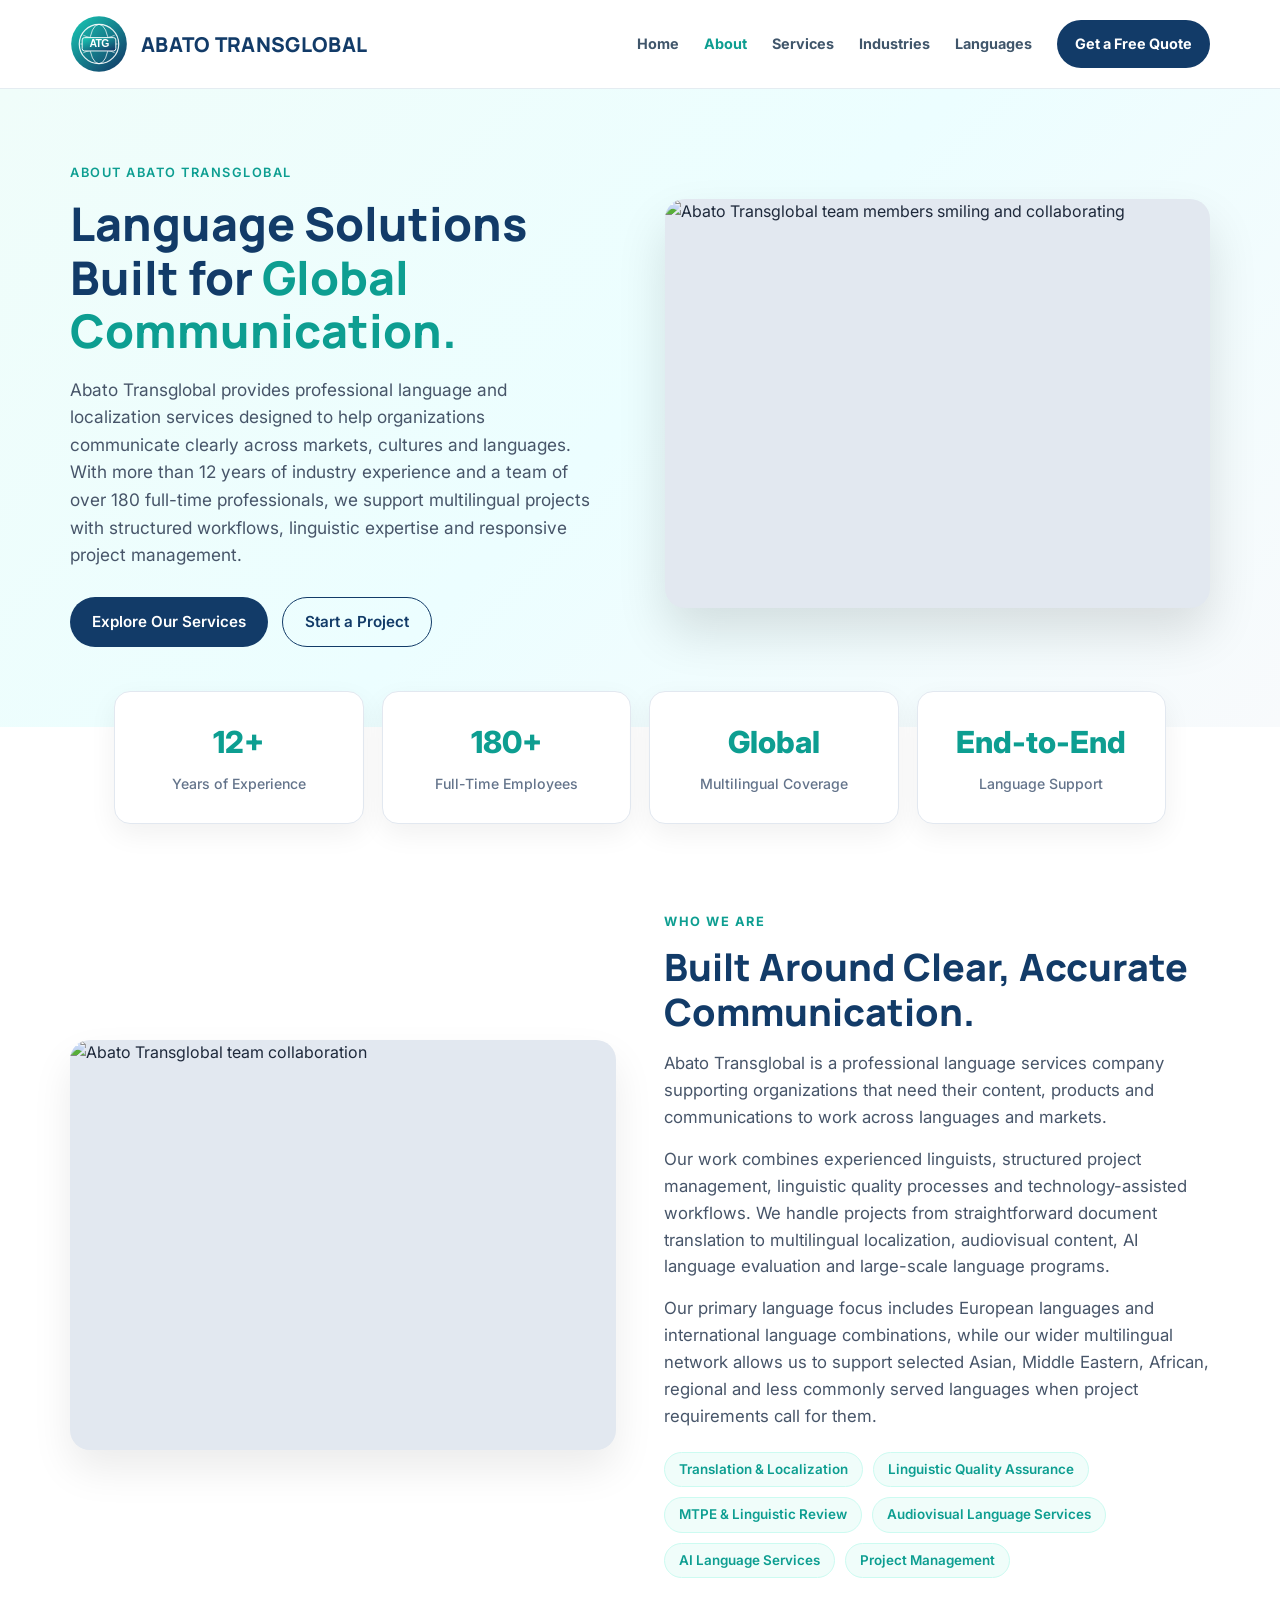
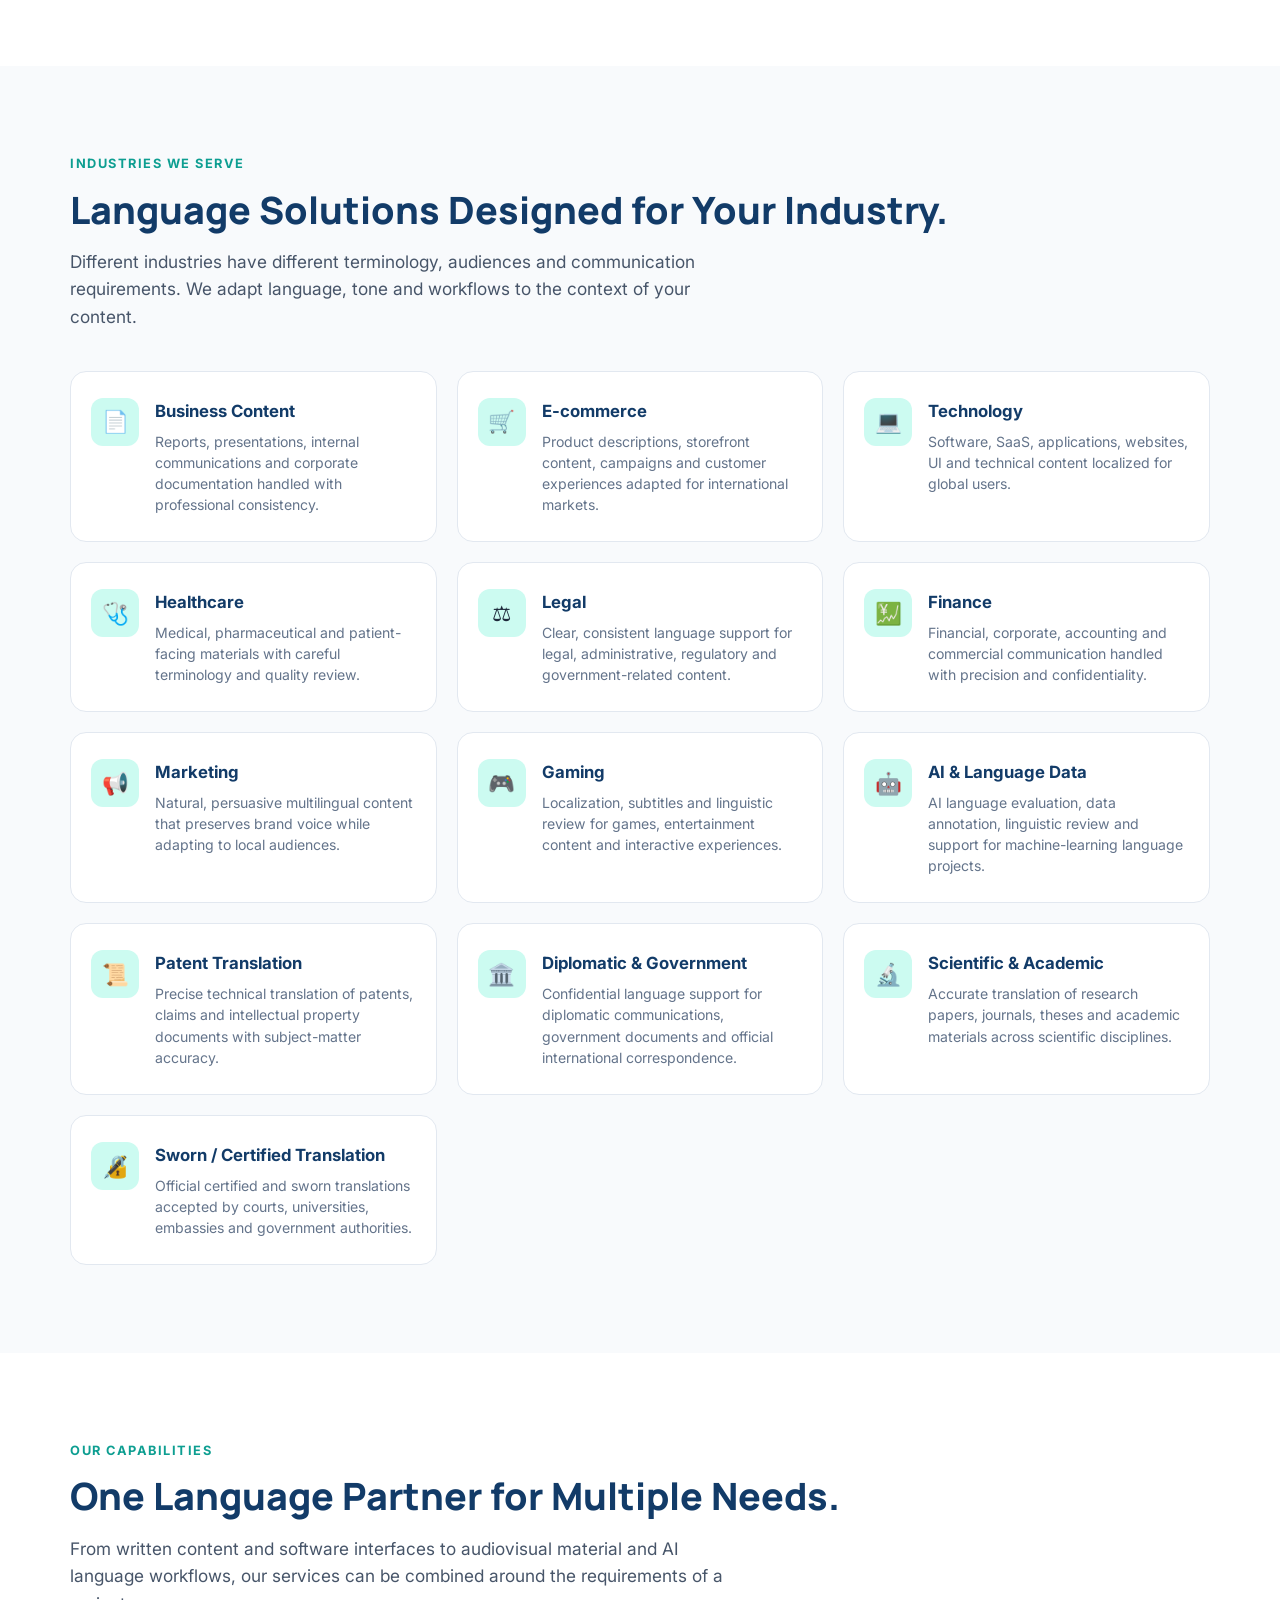
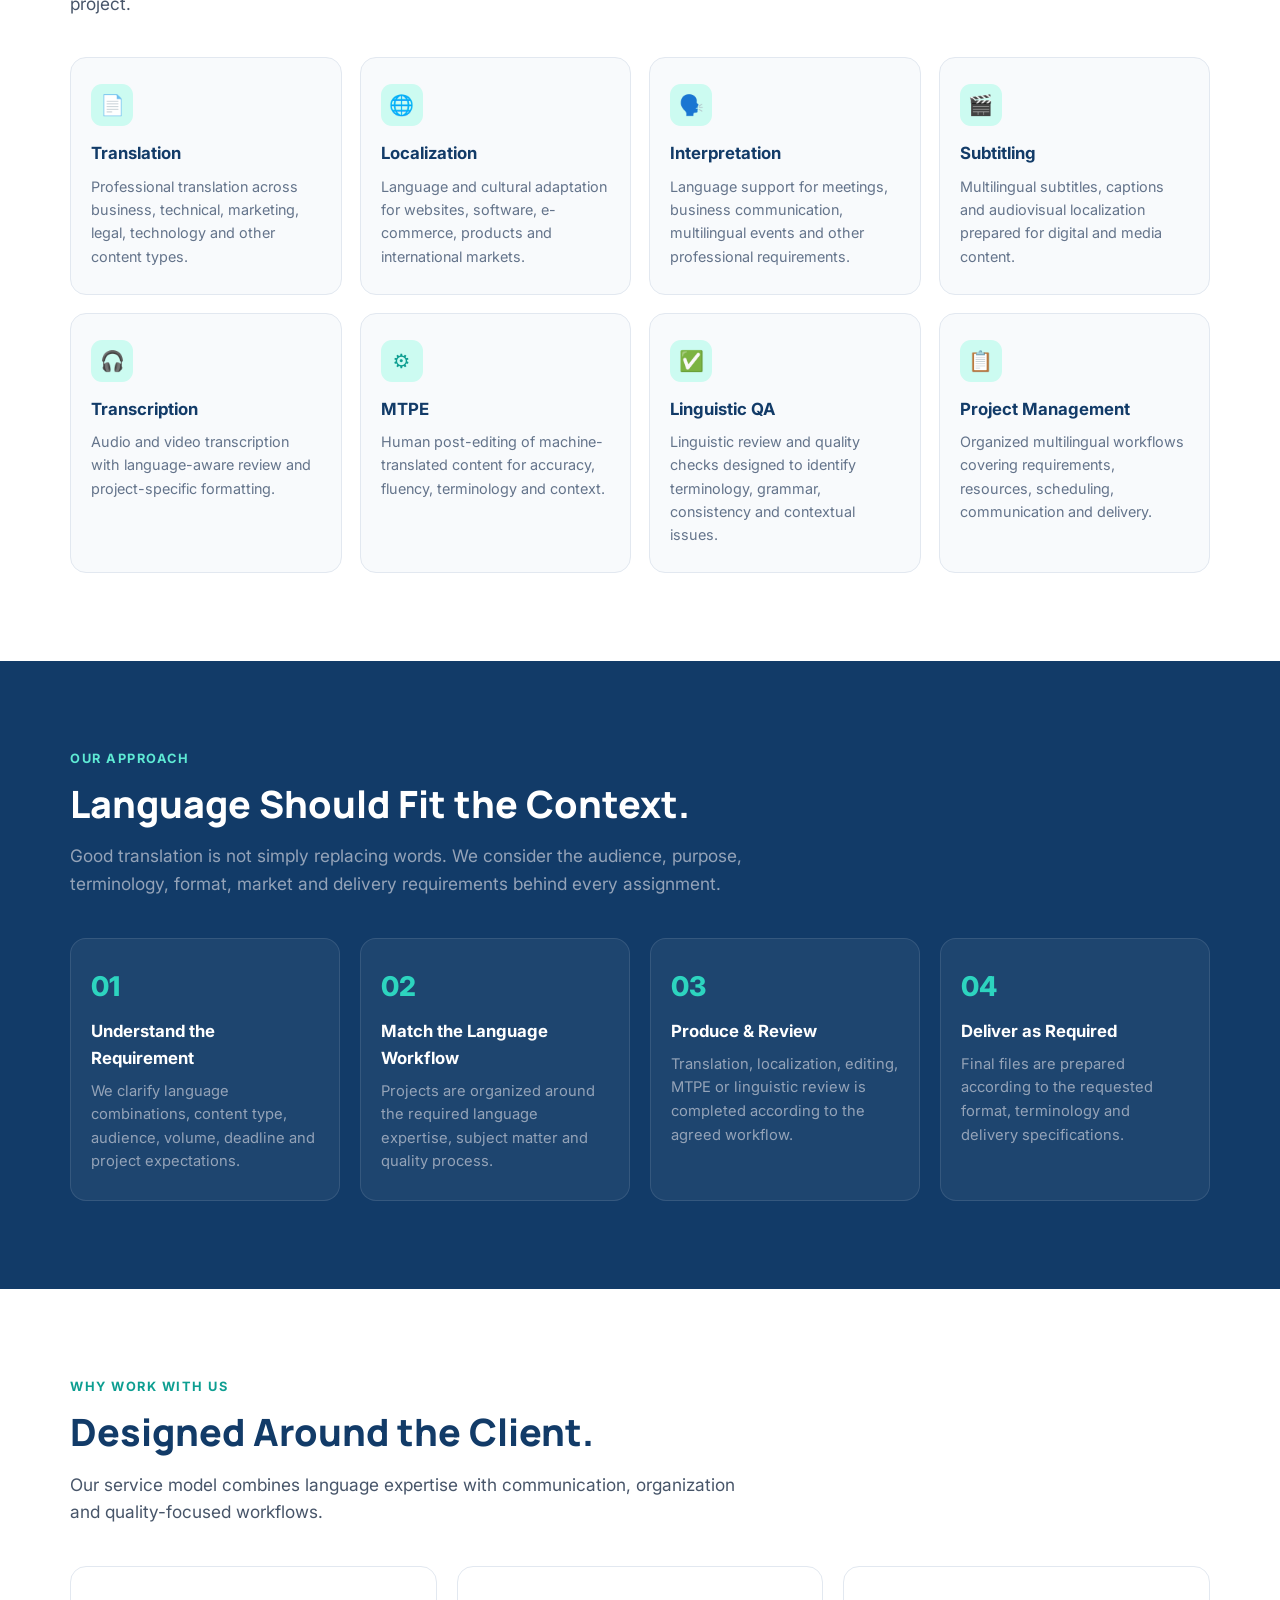
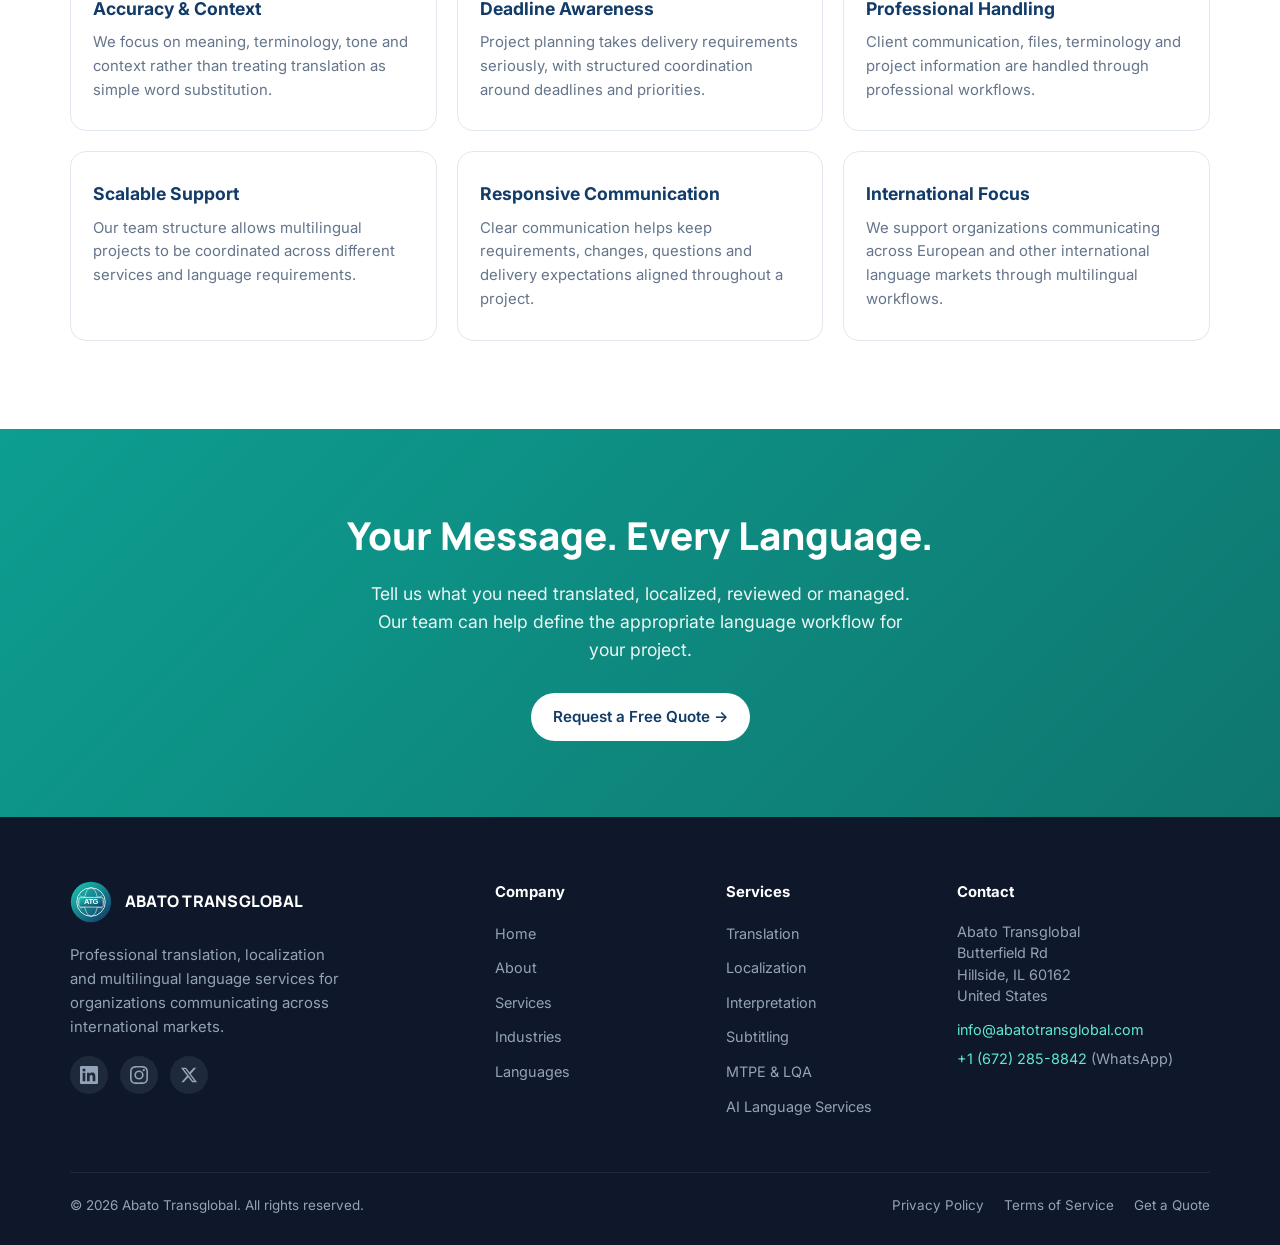
==== commit b14122f3: "Update index.html" ====
--- a/about/index.html
+++ b/about/index.html
@@ -1,233 +1,532 @@
 <!DOCTYPE html>
 <html lang="en">
 <head>
-  <meta charset="UTF-8" />
-  <meta name="viewport" content="width=device-width, initial-scale=1.0" />
+  <meta charset="UTF-8">
+  <meta name="viewport" content="width=device-width, initial-scale=1.0">
   <title>About Us | Abato Transglobal</title>
+  <meta name="description" content="Abato Transglobal provides professional language and localization services with more than 12 years of experience and over 180 full-time professionals.">
+  <link rel="canonical" href="https://abatotransglobal.com/about/">
+
   <link rel="preconnect" href="https://fonts.googleapis.com">
   <link rel="preconnect" href="https://fonts.gstatic.com" crossorigin>
-  <link href="https://fonts.googleapis.com/css2?family=Inter:wght@400;500;600;700;800&display=swap" rel="stylesheet">
+  <link href="https://fonts.googleapis.com/css2?family=Inter:wght@400;500;600;700;800&family=Manrope:wght@600;700;800&family=DM+Sans:wght@400;500;600;700&display=swap" rel="stylesheet">
+  <link rel="stylesheet" href="https://cdnjs.cloudflare.com/ajax/libs/font-awesome/6.5.2/css/all.min.css">
+
   <style>
+    :root {
+      --teal: #19c3b1;
+      --teal-dark: #0d9e91;
+      --navy: #123b68;
+      --navy-deep: #0a2747;
+      --text: #1e293b;
+      --muted: #64748b;
+      --light: #f8fafc;
+      --white: #ffffff;
+      --border: #e2e8f0;
+      --line: #e2eaf0;
+      --shadow: 0 15px 40px rgba(18,59,104,.09);
+    }
+
     * { margin: 0; padding: 0; box-sizing: border-box; }
+    html { scroll-behavior: smooth; }
     body {
-      font-family: 'Inter', system-ui, -apple-system, sans-serif;
-      color: #1e293b;
+      font-family: "Inter", system-ui, -apple-system, sans-serif;
+      color: var(--text);
       background: #fff;
       line-height: 1.6;
     }
     a { text-decoration: none; color: inherit; }
     img { max-width: 100%; display: block; }
-
-    /* Logo */
-    .logo { display: flex; align-items: center; gap: 12px; }
-    .logo-symbol { width: 46px; height: 46px; flex-shrink: 0; }
-    .logo-text { font-size: 1.1rem; font-weight: 700; letter-spacing: 0.4px; color: #0f172a; }
-
-    /* Header */
-    header {
-      position: sticky; top: 0; z-index: 100;
-      background: rgba(255,255,255,0.96);
-      backdrop-filter: blur(12px);
-      border-bottom: 1px solid #e2e8f0;
-    }
-    .nav {
-      max-width: 1180px; margin: 0 auto; padding: 12px 24px;
-      display: flex; align-items: center; justify-content: space-between; gap: 20px;
-    }
-    .nav-links { display: flex; align-items: center; gap: 28px; list-style: none; }
-    .nav-links a { font-size: 0.95rem; font-weight: 500; color: #334155; transition: color 0.2s; }
-    .nav-links a:hover, .nav-links a.active { color: #0d9488; }
-    .btn {
-      display: inline-flex; align-items: center; gap: 8px;
-      padding: 10px 22px; border-radius: 999px;
-      font-weight: 600; font-size: 0.95rem; transition: all 0.2s;
-      cursor: pointer; border: none;
-    }
-    .btn-primary { background: #0f172a; color: #fff; }
-    .btn-primary:hover { background: #1e293b; transform: translateY(-1px); }
-    .btn-outline { background: transparent; border: 1.5px solid #0f172a; color: #0f172a; }
-    .btn-outline:hover { background: #0f172a; color: #fff; }
-
-    /* ===== HERO - LEFT TEXT + RIGHT IMAGE ===== */
+    .container { width: min(1140px, 92%); margin: auto; }
+
+    /* =========================
+       HEADER – EXACT REPLICA OF HOMEPAGE
+    ========================= */
+    .site-header {
+      position: sticky;
+      top: 0;
+      z-index: 1000;
+      background: rgba(255, 255, 255, 0.96);
+      border-bottom: 1px solid rgba(226, 234, 240, 0.9);
+      backdrop-filter: blur(16px);
+    }
+    .nav-wrap {
+      display: flex;
+      align-items: center;
+      justify-content: space-between;
+      gap: 24px;
+      min-height: 88px;
+    }
+    .site-logo {
+      display: inline-flex;
+      align-items: center;
+      gap: 13px;
+      flex-shrink: 0;
+    }
+    .logo-symbol {
+      width: 58px;
+      height: 58px;
+      display: block;
+      flex: 0 0 58px;
+    }
+    .logo-wordmark {
+      color: var(--navy);
+      font-family: Manrope, sans-serif;
+      font-size: clamp(1rem, 1.7vw, 1.28rem);
+      font-weight: 800;
+      letter-spacing: 0.015em;
+      white-space: nowrap;
+    }
+    .nav-links {
+      display: flex;
+      align-items: center;
+      gap: 25px;
+    }
+    .nav-links a {
+      color: rgb(64, 86, 107);
+      font-size: 0.9rem;
+      font-weight: 700;
+      transition: color 0.2s;
+    }
+    .nav-links a:hover,
+    .nav-links a.active {
+      color: var(--teal-dark);
+    }
+    .nav-links .nav-quote {
+      padding: 12px 18px;
+      border-radius: 999px;
+      color: var(--white);
+      background: var(--navy);
+    }
+    .nav-links .nav-quote:hover {
+      color: var(--white);
+      background: var(--navy-deep);
+    }
+    .menu-toggle {
+      display: none;
+      width: 44px;
+      height: 44px;
+      align-items: center;
+      justify-content: center;
+      border: 1px solid var(--line);
+      border-radius: 12px;
+      color: var(--navy);
+      background: var(--white);
+      cursor: pointer;
+    }
+
+    /* HERO – left text + right image */
     .hero {
       background: linear-gradient(135deg, #f0fdfa 0%, #ecfeff 50%, #f8fafc 100%);
-      padding: 70px 24px 80px;
+      padding: 70px 0 80px;
     }
     .hero-inner {
-      max-width: 1180px; margin: 0 auto;
-      display: grid; grid-template-columns: 1fr 1fr;
-      gap: 50px; align-items: center;
+      display: grid;
+      grid-template-columns: 1fr 1fr;
+      gap: 50px;
+      align-items: center;
     }
     .hero-content { text-align: left; }
     .hero-badge {
-      display: inline-block; font-size: 0.8rem; font-weight: 600;
-      letter-spacing: 1.5px; text-transform: uppercase;
-      color: #0d9488; margin-bottom: 14px;
+      display: inline-block;
+      font-size: 0.8rem;
+      font-weight: 600;
+      letter-spacing: 1.5px;
+      text-transform: uppercase;
+      color: var(--teal-dark);
+      margin-bottom: 14px;
     }
     .hero h1 {
+      font-family: Manrope, sans-serif;
       font-size: clamp(2rem, 4.2vw, 2.9rem);
-      font-weight: 800; line-height: 1.15;
-      color: #0f172a; margin-bottom: 18px;
-    }
-    .hero h1 span { color: #0d9488; }
+      font-weight: 800;
+      line-height: 1.15;
+      color: var(--navy);
+      margin-bottom: 18px;
+    }
+    .hero h1 span { color: var(--teal-dark); }
     .hero p {
-      font-size: 1.08rem; color: #475569;
-      max-width: 520px; margin-bottom: 28px;
+      font-size: 1.08rem;
+      color: #475569;
+      max-width: 520px;
+      margin-bottom: 28px;
     }
     .hero-btns { display: flex; gap: 14px; flex-wrap: wrap; }
+    .btn {
+      display: inline-flex;
+      align-items: center;
+      gap: 8px;
+      padding: 12px 22px;
+      border-radius: 999px;
+      font-weight: 600;
+      font-size: 0.95rem;
+      transition: all 0.2s;
+      border: none;
+      cursor: pointer;
+    }
+    .btn-primary { background: var(--navy); color: #fff; }
+    .btn-primary:hover { background: var(--navy-deep); transform: translateY(-1px); }
+    .btn-outline {
+      background: transparent;
+      border: 1.5px solid var(--navy);
+      color: var(--navy);
+    }
+    .btn-outline:hover { background: var(--navy); color: #fff; }
     .hero-image {
-      border-radius: 20px; overflow: hidden;
+      border-radius: 20px;
+      overflow: hidden;
       box-shadow: 0 25px 50px rgba(0,0,0,0.12);
-      aspect-ratio: 4/3; background: #e2e8f0;
+      aspect-ratio: 4/3;
+      background: #e2e8f0;
     }
     .hero-image img {
-      width: 100%; height: 100%; object-fit: cover;
-    }
-
-    /* Stats */
+      width: 100%;
+      height: 100%;
+      object-fit: cover;
+    }
+
+    /* STATS */
     .stats {
-      max-width: 1100px; margin: -36px auto 0; padding: 0 24px;
-      display: grid; grid-template-columns: repeat(4, 1fr); gap: 18px;
-      position: relative; z-index: 10;
+      max-width: 1100px;
+      margin: -36px auto 0;
+      padding: 0 24px;
+      display: grid;
+      grid-template-columns: repeat(4, 1fr);
+      gap: 18px;
+      position: relative;
+      z-index: 10;
     }
     .stat-card {
-      background: #fff; border-radius: 16px; padding: 26px 18px; text-align: center;
-      box-shadow: 0 10px 28px rgba(0,0,0,0.06); border: 1px solid #e2e8f0;
-    }
-    .stat-card strong { display: block; font-size: 1.9rem; font-weight: 800; color: #0d9488; margin-bottom: 4px; }
-    .stat-card span { font-size: 0.88rem; color: #64748b; font-weight: 500; }
-
-    /* Sections */
-    section { padding: 88px 24px; }
-    .container { max-width: 1100px; margin: 0 auto; }
+      background: #fff;
+      border-radius: 16px;
+      padding: 26px 18px;
+      text-align: center;
+      box-shadow: 0 10px 28px rgba(0,0,0,0.06);
+      border: 1px solid var(--border);
+    }
+    .stat-card strong {
+      display: block;
+      font-size: 1.9rem;
+      font-weight: 800;
+      color: var(--teal-dark);
+      margin-bottom: 4px;
+    }
+    .stat-card span {
+      font-size: 0.88rem;
+      color: var(--muted);
+      font-weight: 500;
+    }
+
+    /* SECTIONS */
+    section { padding: 88px 0; }
     .section-label {
-      font-size: 0.8rem; font-weight: 700; letter-spacing: 1.5px;
-      text-transform: uppercase; color: #0d9488; margin-bottom: 12px;
+      font-size: 0.8rem;
+      font-weight: 700;
+      letter-spacing: 1.5px;
+      text-transform: uppercase;
+      color: var(--teal-dark);
+      margin-bottom: 12px;
     }
     .section-title {
+      font-family: Manrope, sans-serif;
       font-size: clamp(1.75rem, 3.5vw, 2.35rem);
-      font-weight: 800; color: #0f172a; margin-bottom: 16px; line-height: 1.2;
-    }
-    .section-desc { font-size: 1.08rem; color: #475569; max-width: 680px; margin-bottom: 40px; }
+      font-weight: 800;
+      color: var(--navy);
+      margin-bottom: 16px;
+      line-height: 1.2;
+    }
+    .section-desc {
+      font-size: 1.08rem;
+      color: #475569;
+      max-width: 680px;
+      margin-bottom: 40px;
+    }
 
     /* Who We Are */
-    .who-grid { display: grid; grid-template-columns: 1fr 1fr; gap: 48px; align-items: center; }
+    .who-grid {
+      display: grid;
+      grid-template-columns: 1fr 1fr;
+      gap: 48px;
+      align-items: center;
+    }
     .who-img {
-      border-radius: 20px; overflow: hidden;
-      box-shadow: 0 20px 40px rgba(0,0,0,0.08); aspect-ratio: 4/3; background: #e2e8f0;
+      border-radius: 20px;
+      overflow: hidden;
+      box-shadow: 0 20px 40px rgba(0,0,0,0.08);
+      aspect-ratio: 4/3;
+      background: #e2e8f0;
     }
     .who-img img { width: 100%; height: 100%; object-fit: cover; }
-    .who-content p { color: #475569; margin-bottom: 15px; font-size: 1.05rem; }
-    .service-tags { display: flex; flex-wrap: wrap; gap: 10px; margin-top: 22px; }
+    .who-content p {
+      color: #475569;
+      margin-bottom: 15px;
+      font-size: 1.05rem;
+    }
+    .service-tags {
+      display: flex;
+      flex-wrap: wrap;
+      gap: 10px;
+      margin-top: 22px;
+    }
     .tag {
-      background: #f0fdfa; color: #0d9488; font-size: 0.84rem; font-weight: 600;
-      padding: 6px 14px; border-radius: 999px; border: 1px solid #ccfbf1;
+      background: #f0fdfa;
+      color: var(--teal-dark);
+      font-size: 0.84rem;
+      font-weight: 600;
+      padding: 6px 14px;
+      border-radius: 999px;
+      border: 1px solid #ccfbf1;
     }
 
     /* Industries */
-    .industries { background: #f8fafc; }
-    .ind-grid { display: grid; grid-template-columns: repeat(3, 1fr); gap: 20px; }
+    .industries { background: var(--light); }
+    .ind-grid {
+      display: grid;
+      grid-template-columns: repeat(3, 1fr);
+      gap: 20px;
+    }
     .ind-card {
-      background: #fff; border: 1px solid #e2e8f0; border-radius: 16px;
-      padding: 26px 20px; transition: all 0.25s;
-      display: flex; gap: 16px; align-items: flex-start;
+      background: #fff;
+      border: 1px solid var(--border);
+      border-radius: 16px;
+      padding: 26px 20px;
+      transition: all 0.25s;
+      display: flex;
+      gap: 16px;
+      align-items: flex-start;
     }
     .ind-card:hover {
-      border-color: #99f6e4; box-shadow: 0 12px 24px rgba(13,148,136,0.08); transform: translateY(-3px);
+      border-color: #99f6e4;
+      box-shadow: 0 12px 24px rgba(13,148,136,0.08);
+      transform: translateY(-3px);
     }
     .ind-icon {
-      width: 48px; height: 48px; border-radius: 12px; background: #ccfbf1;
-      display: flex; align-items: center; justify-content: center;
-      flex-shrink: 0; font-size: 1.35rem;
-    }
-    .ind-card h3 { font-size: 1.05rem; font-weight: 700; margin-bottom: 6px; color: #0f172a; }
-    .ind-card p { font-size: 0.88rem; color: #64748b; line-height: 1.5; }
+      width: 48px;
+      height: 48px;
+      border-radius: 12px;
+      background: #ccfbf1;
+      display: flex;
+      align-items: center;
+      justify-content: center;
+      flex-shrink: 0;
+      font-size: 1.35rem;
+    }
+    .ind-card h3 {
+      font-size: 1.05rem;
+      font-weight: 700;
+      margin-bottom: 6px;
+      color: var(--navy);
+    }
+    .ind-card p {
+      font-size: 0.88rem;
+      color: var(--muted);
+      line-height: 1.5;
+    }
 
     /* Capabilities */
-    .cap-grid { display: grid; grid-template-columns: repeat(4, 1fr); gap: 18px; }
+    .cap-grid {
+      display: grid;
+      grid-template-columns: repeat(4, 1fr);
+      gap: 18px;
+    }
     .cap-card {
-      background: #f8fafc; border: 1px solid #e2e8f0; border-radius: 16px;
-      padding: 26px 20px; transition: all 0.25s;
-    }
-    .cap-card:hover { border-color: #99f6e4; background: #f0fdfa; transform: translateY(-4px); }
+      background: var(--light);
+      border: 1px solid var(--border);
+      border-radius: 16px;
+      padding: 26px 20px;
+      transition: all 0.25s;
+    }
+    .cap-card:hover {
+      border-color: #99f6e4;
+      background: #f0fdfa;
+      transform: translateY(-4px);
+    }
     .cap-icon {
-      width: 42px; height: 42px; background: #ccfbf1; border-radius: 11px;
-      display: flex; align-items: center; justify-content: center;
-      font-size: 1.25rem; margin-bottom: 14px; color: #0d9488;
-    }
-    .cap-card h3 { font-size: 1.05rem; font-weight: 700; margin-bottom: 8px; color: #0f172a; }
-    .cap-card p { font-size: 0.9rem; color: #64748b; }
+      width: 42px;
+      height: 42px;
+      background: #ccfbf1;
+      border-radius: 11px;
+      display: flex;
+      align-items: center;
+      justify-content: center;
+      font-size: 1.25rem;
+      margin-bottom: 14px;
+      color: var(--teal-dark);
+    }
+    .cap-card h3 {
+      font-size: 1.05rem;
+      font-weight: 700;
+      margin-bottom: 8px;
+      color: var(--navy);
+    }
+    .cap-card p { font-size: 0.9rem; color: var(--muted); }
 
     /* Approach */
-    .approach { background: #0f172a; color: #fff; }
+    .approach {
+      background: var(--navy);
+      color: #fff;
+    }
     .approach .section-label { color: #5eead4; }
     .approach .section-title { color: #fff; }
     .approach .section-desc { color: #94a3b8; }
-    .steps { display: grid; grid-template-columns: repeat(4, 1fr); gap: 20px; margin-top: 36px; }
+    .steps {
+      display: grid;
+      grid-template-columns: repeat(4, 1fr);
+      gap: 20px;
+      margin-top: 36px;
+    }
     .step {
-      background: rgba(255,255,255,0.05); border: 1px solid rgba(255,255,255,0.1);
-      border-radius: 16px; padding: 26px 20px;
-    }
-    .step-num { font-size: 1.7rem; font-weight: 800; color: #2dd4bf; margin-bottom: 10px; }
-    .step h3 { font-size: 1.05rem; font-weight: 700; margin-bottom: 8px; }
+      background: rgba(255,255,255,0.05);
+      border: 1px solid rgba(255,255,255,0.1);
+      border-radius: 16px;
+      padding: 26px 20px;
+    }
+    .step-num {
+      font-size: 1.7rem;
+      font-weight: 800;
+      color: #2dd4bf;
+      margin-bottom: 10px;
+    }
+    .step h3 {
+      font-size: 1.05rem;
+      font-weight: 700;
+      margin-bottom: 8px;
+    }
     .step p { font-size: 0.92rem; color: #94a3b8; }
 
     /* Why Us */
-    .why-grid { display: grid; grid-template-columns: repeat(3, 1fr); gap: 20px; }
+    .why-grid {
+      display: grid;
+      grid-template-columns: repeat(3, 1fr);
+      gap: 20px;
+    }
     .why-card {
-      background: #fff; border: 1px solid #e2e8f0; border-radius: 16px;
-      padding: 28px 22px; transition: all 0.25s;
-    }
-    .why-card:hover { border-color: #99f6e4; box-shadow: 0 12px 28px rgba(13,148,136,0.08); }
-    .why-card h3 { font-size: 1.1rem; font-weight: 700; margin-bottom: 8px; color: #0f172a; }
-    .why-card p { font-size: 0.93rem; color: #64748b; }
+      background: #fff;
+      border: 1px solid var(--border);
+      border-radius: 16px;
+      padding: 28px 22px;
+      transition: all 0.25s;
+    }
+    .why-card:hover {
+      border-color: #99f6e4;
+      box-shadow: 0 12px 28px rgba(13,148,136,0.08);
+    }
+    .why-card h3 {
+      font-size: 1.1rem;
+      font-weight: 700;
+      margin-bottom: 8px;
+      color: var(--navy);
+    }
+    .why-card p { font-size: 0.93rem; color: var(--muted); }
 
     /* CTA */
     .cta {
-      background: linear-gradient(135deg, #0d9488, #0f766e);
-      text-align: center; color: #fff; padding: 76px 24px;
-    }
-    .cta h2 { font-size: clamp(1.7rem, 3.5vw, 2.4rem); font-weight: 800; margin-bottom: 14px; }
-    .cta p { font-size: 1.1rem; opacity: 0.92; max-width: 540px; margin: 0 auto 28px; }
-    .cta .btn-primary { background: #fff; color: #0f172a; }
+      background: linear-gradient(135deg, var(--teal-dark), #0f766e);
+      text-align: center;
+      color: #fff;
+      padding: 76px 0;
+    }
+    .cta h2 {
+      font-family: Manrope, sans-serif;
+      font-size: clamp(1.7rem, 3.5vw, 2.4rem);
+      font-weight: 800;
+      margin-bottom: 14px;
+    }
+    .cta p {
+      font-size: 1.1rem;
+      opacity: 0.92;
+      max-width: 540px;
+      margin: 0 auto 28px;
+    }
+    .cta .btn-primary {
+      background: #fff;
+      color: var(--navy);
+    }
     .cta .btn-primary:hover { background: #f1f5f9; }
 
-    /* Footer */
-    footer { background: #0f172a; color: #94a3b8; padding: 64px 24px 28px; }
+    /* =========================
+       FOOTER – with real social icons
+    ========================= */
+    footer {
+      background: #0f172a;
+      color: #94a3b8;
+      padding: 64px 0 28px;
+    }
     .footer-grid {
-      max-width: 1100px; margin: 0 auto;
-      display: grid; grid-template-columns: 2fr 1fr 1fr 1.3fr; gap: 36px; margin-bottom: 44px;
-    }
-    .footer-brand .logo-text { color: #fff; }
-    .footer-brand p { margin-top: 14px; font-size: 0.93rem; line-height: 1.6; max-width: 270px; }
-    .footer-col h4 { color: #fff; font-size: 0.93rem; font-weight: 700; margin-bottom: 16px; }
+      display: grid;
+      grid-template-columns: 2fr 1fr 1fr 1.3fr;
+      gap: 36px;
+      margin-bottom: 44px;
+    }
+    .footer-brand .logo-wordmark { color: #fff; }
+    .footer-brand p {
+      margin-top: 14px;
+      font-size: 0.93rem;
+      line-height: 1.6;
+      max-width: 270px;
+    }
+    .footer-col h4 {
+      color: #fff;
+      font-size: 0.93rem;
+      font-weight: 700;
+      margin-bottom: 16px;
+    }
     .footer-col ul { list-style: none; }
     .footer-col li { margin-bottom: 9px; }
-    .footer-col a { font-size: 0.9rem; transition: color 0.2s; }
+    .footer-col a {
+      font-size: 0.9rem;
+      transition: color 0.2s;
+    }
     .footer-col a:hover { color: #5eead4; }
-    .footer-contact p { font-size: 0.9rem; margin-bottom: 7px; line-height: 1.5; }
+    .footer-contact p {
+      font-size: 0.9rem;
+      margin-bottom: 7px;
+      line-height: 1.5;
+    }
     .footer-contact a { color: #5eead4; }
     .footer-bottom {
-      max-width: 1100px; margin: 0 auto; padding-top: 22px;
+      padding-top: 22px;
       border-top: 1px solid #1e293b;
-      display: flex; justify-content: space-between; align-items: center;
-      flex-wrap: wrap; gap: 12px; font-size: 0.84rem;
+      display: flex;
+      justify-content: space-between;
+      align-items: center;
+      flex-wrap: wrap;
+      gap: 12px;
+      font-size: 0.84rem;
     }
     .footer-bottom a:hover { color: #5eead4; }
 
     /* Real social icons */
-    .socials { display: flex; gap: 12px; margin-top: 16px; }
+    .socials {
+      display: flex;
+      gap: 12px;
+      margin-top: 16px;
+    }
     .socials a {
-      width: 38px; height: 38px; border-radius: 50%;
-      background: #1e293b; display: flex; align-items: center; justify-content: center;
-      color: #94a3b8; transition: all 0.2s;
-    }
-    .socials a:hover { background: #0d9488; color: #fff; }
-    .socials svg { width: 18px; height: 18px; fill: currentColor; }
+      width: 38px;
+      height: 38px;
+      border-radius: 50%;
+      background: #1e293b;
+      display: flex;
+      align-items: center;
+      justify-content: center;
+      color: #94a3b8;
+      transition: all 0.2s;
+    }
+    .socials a:hover {
+      background: var(--teal-dark);
+      color: #fff;
+    }
+    .socials svg {
+      width: 18px;
+      height: 18px;
+      fill: currentColor;
+    }
 
     /* Responsive */
     @media (max-width: 900px) {
       .nav-links { display: none; }
+      .menu-toggle { display: flex; }
       .hero-inner { grid-template-columns: 1fr; }
       .hero-content { text-align: center; }
       .hero p { margin-left: auto; margin-right: auto; }
@@ -242,424 +541,438 @@
     }
     @media (max-width: 560px) {
       .stats, .ind-grid, .cap-grid, .steps, .why-grid, .footer-grid { grid-template-columns: 1fr; }
-      .hero { padding: 50px 18px 60px; }
+      .hero { padding: 50px 0 60px; }
+      .logo-wordmark { font-size: 1rem; }
     }
   </style>
 </head>
 <body>
 
-  <!-- HEADER -->
-  <header>
-    <nav class="nav">
-      <a href="../" class="logo">
-        <svg class="logo-symbol" viewBox="0 0 100 100" role="img" aria-label="ATG globe logo" xmlns="http://www.w3.org/2000/svg">
+<!-- =========================
+     HEADER – EXACT REPLICA OF HOMEPAGE
+========================== -->
+<header class="site-header">
+  <div class="container nav-wrap">
+
+    <a href="../" class="site-logo" aria-label="Abato Transglobal home">
+      <svg class="logo-symbol" viewBox="0 0 100 100" role="img" aria-label="ATG globe logo" xmlns="http://www.w3.org/2000/svg">
+        <defs>
+          <linearGradient id="atgGradient" x1="8%" y1="5%" x2="92%" y2="95%">
+            <stop offset="0%" stop-color="#19C3B1"></stop>
+            <stop offset="100%" stop-color="#123B68"></stop>
+          </linearGradient>
+        </defs>
+        <circle cx="50" cy="50" r="48" fill="url(#atgGradient)"></circle>
+        <circle cx="50" cy="50" r="34" fill="none" stroke="#FFFFFF" stroke-width="2.1" opacity=".9"></circle>
+        <ellipse cx="50" cy="50" rx="16" ry="34" fill="none" stroke="#FFFFFF" stroke-width="1.6" opacity=".8"></ellipse>
+        <path d="M18 50 H82" fill="none" stroke="#FFFFFF" stroke-width="1.5" opacity=".8"></path>
+        <path d="M23 35 C38 42 62 42 77 35" fill="none" stroke="#FFFFFF" stroke-width="1.4" opacity=".75"></path>
+        <path d="M23 65 C38 58 62 58 77 65" fill="none" stroke="#FFFFFF" stroke-width="1.4" opacity=".75"></path>
+        <rect x="21" y="39" width="58" height="23" rx="4" fill="url(#atgGradient)" stroke="#FFFFFF" stroke-width="1.6"></rect>
+        <text x="50" y="55.7" text-anchor="middle" font-family="Arial, Helvetica, sans-serif" font-size="18" font-weight="800" letter-spacing="-1.2" fill="#FFFFFF">ATG</text>
+      </svg>
+      <span class="logo-wordmark">ABATO TRANSGLOBAL</span>
+    </a>
+
+    <button class="menu-toggle" id="menuToggle" aria-label="Open navigation menu" aria-expanded="false">
+      <i class="fa-solid fa-bars"></i>
+    </button>
+
+    <nav class="nav-links" id="navLinks" aria-label="Main navigation">
+      <a href="../">Home</a>
+      <a href="./" class="active">About</a>
+      <a href="../services/">Services</a>
+      <a href="../industries/">Industries</a>
+      <a href="../languages/">Languages</a>
+      <a href="../#quote" class="nav-quote">Get a Free Quote</a>
+    </nav>
+  </div>
+</header>
+
+<!-- HERO (left text + right image) -->
+<section class="hero">
+  <div class="container hero-inner">
+    <div class="hero-content">
+      <div class="hero-badge">About Abato Transglobal</div>
+      <h1>Language Solutions Built for <span>Global Communication.</span></h1>
+      <p>Abato Transglobal provides professional language and localization services designed to help organizations communicate clearly across markets, cultures and languages. With more than 12 years of industry experience and a team of over 180 full-time professionals, we support multilingual projects with structured workflows, linguistic expertise and responsive project management.</p>
+      <div class="hero-btns">
+        <a href="../services/" class="btn btn-primary">Explore Our Services</a>
+        <a href="../#quote" class="btn btn-outline">Start a Project</a>
+      </div>
+    </div>
+    <div class="hero-image">
+      <img src="https://images.unsplash.com/photo-1522071820081-009f0129c71c?w=900&q=80" alt="Abato Transglobal team members smiling and collaborating">
+    </div>
+  </div>
+</section>
+
+<!-- STATS -->
+<div class="stats">
+  <div class="stat-card"><strong>12+</strong><span>Years of Experience</span></div>
+  <div class="stat-card"><strong>180+</strong><span>Full-Time Employees</span></div>
+  <div class="stat-card"><strong>Global</strong><span>Multilingual Coverage</span></div>
+  <div class="stat-card"><strong>End-to-End</strong><span>Language Support</span></div>
+</div>
+
+<!-- WHO WE ARE -->
+<section>
+  <div class="container">
+    <div class="who-grid">
+      <div class="who-img">
+        <img src="https://images.unsplash.com/photo-1600880292203-757bb62b4baf?w=900&q=80" alt="Abato Transglobal team collaboration">
+      </div>
+      <div class="who-content">
+        <div class="section-label">Who We Are</div>
+        <h2 class="section-title">Built Around Clear, Accurate Communication.</h2>
+        <p>Abato Transglobal is a professional language services company supporting organizations that need their content, products and communications to work across languages and markets.</p>
+        <p>Our work combines experienced linguists, structured project management, linguistic quality processes and technology-assisted workflows. We handle projects from straightforward document translation to multilingual localization, audiovisual content, AI language evaluation and large-scale language programs.</p>
+        <p>Our primary language focus includes European languages and international language combinations, while our wider multilingual network allows us to support selected Asian, Middle Eastern, African, regional and less commonly served languages when project requirements call for them.</p>
+        <div class="service-tags">
+          <span class="tag">Translation & Localization</span>
+          <span class="tag">Linguistic Quality Assurance</span>
+          <span class="tag">MTPE & Linguistic Review</span>
+          <span class="tag">Audiovisual Language Services</span>
+          <span class="tag">AI Language Services</span>
+          <span class="tag">Project Management</span>
+        </div>
+      </div>
+    </div>
+  </div>
+</section>
+
+<!-- INDUSTRIES -->
+<section class="industries">
+  <div class="container">
+    <div class="section-label">Industries We Serve</div>
+    <h2 class="section-title">Language Solutions Designed for Your Industry.</h2>
+    <p class="section-desc">Different industries have different terminology, audiences and communication requirements. We adapt language, tone and workflows to the context of your content.</p>
+
+    <div class="ind-grid">
+      <div class="ind-card">
+        <div class="ind-icon">📄</div>
+        <div>
+          <h3>Business Content</h3>
+          <p>Reports, presentations, internal communications and corporate documentation handled with professional consistency.</p>
+        </div>
+      </div>
+      <div class="ind-card">
+        <div class="ind-icon">🛒</div>
+        <div>
+          <h3>E-commerce</h3>
+          <p>Product descriptions, storefront content, campaigns and customer experiences adapted for international markets.</p>
+        </div>
+      </div>
+      <div class="ind-card">
+        <div class="ind-icon">💻</div>
+        <div>
+          <h3>Technology</h3>
+          <p>Software, SaaS, applications, websites, UI and technical content localized for global users.</p>
+        </div>
+      </div>
+      <div class="ind-card">
+        <div class="ind-icon">🩺</div>
+        <div>
+          <h3>Healthcare</h3>
+          <p>Medical, pharmaceutical and patient-facing materials with careful terminology and quality review.</p>
+        </div>
+      </div>
+      <div class="ind-card">
+        <div class="ind-icon">⚖️</div>
+        <div>
+          <h3>Legal</h3>
+          <p>Clear, consistent language support for legal, administrative, regulatory and government-related content.</p>
+        </div>
+      </div>
+      <div class="ind-card">
+        <div class="ind-icon">💹</div>
+        <div>
+          <h3>Finance</h3>
+          <p>Financial, corporate, accounting and commercial communication handled with precision and confidentiality.</p>
+        </div>
+      </div>
+      <div class="ind-card">
+        <div class="ind-icon">📢</div>
+        <div>
+          <h3>Marketing</h3>
+          <p>Natural, persuasive multilingual content that preserves brand voice while adapting to local audiences.</p>
+        </div>
+      </div>
+      <div class="ind-card">
+        <div class="ind-icon">🎮</div>
+        <div>
+          <h3>Gaming</h3>
+          <p>Localization, subtitles and linguistic review for games, entertainment content and interactive experiences.</p>
+        </div>
+      </div>
+      <div class="ind-card">
+        <div class="ind-icon">🤖</div>
+        <div>
+          <h3>AI & Language Data</h3>
+          <p>AI language evaluation, data annotation, linguistic review and support for machine-learning language projects.</p>
+        </div>
+      </div>
+      <div class="ind-card">
+        <div class="ind-icon">📜</div>
+        <div>
+          <h3>Patent Translation</h3>
+          <p>Precise technical translation of patents, claims and intellectual property documents with subject-matter accuracy.</p>
+        </div>
+      </div>
+      <div class="ind-card">
+        <div class="ind-icon">🏛️</div>
+        <div>
+          <h3>Diplomatic & Government</h3>
+          <p>Confidential language support for diplomatic communications, government documents and official international correspondence.</p>
+        </div>
+      </div>
+      <div class="ind-card">
+        <div class="ind-icon">🔬</div>
+        <div>
+          <h3>Scientific & Academic</h3>
+          <p>Accurate translation of research papers, journals, theses and academic materials across scientific disciplines.</p>
+        </div>
+      </div>
+      <div class="ind-card">
+        <div class="ind-icon">🔏</div>
+        <div>
+          <h3>Sworn / Certified Translation</h3>
+          <p>Official certified and sworn translations accepted by courts, universities, embassies and government authorities.</p>
+        </div>
+      </div>
+    </div>
+  </div>
+</section>
+
+<!-- CAPABILITIES -->
+<section>
+  <div class="container">
+    <div class="section-label">Our Capabilities</div>
+    <h2 class="section-title">One Language Partner for Multiple Needs.</h2>
+    <p class="section-desc">From written content and software interfaces to audiovisual material and AI language workflows, our services can be combined around the requirements of a project.</p>
+
+    <div class="cap-grid">
+      <div class="cap-card">
+        <div class="cap-icon">📄</div>
+        <h3>Translation</h3>
+        <p>Professional translation across business, technical, marketing, legal, technology and other content types.</p>
+      </div>
+      <div class="cap-card">
+        <div class="cap-icon">🌐</div>
+        <h3>Localization</h3>
+        <p>Language and cultural adaptation for websites, software, e-commerce, products and international markets.</p>
+      </div>
+      <div class="cap-card">
+        <div class="cap-icon">🗣️</div>
+        <h3>Interpretation</h3>
+        <p>Language support for meetings, business communication, multilingual events and other professional requirements.</p>
+      </div>
+      <div class="cap-card">
+        <div class="cap-icon">🎬</div>
+        <h3>Subtitling</h3>
+        <p>Multilingual subtitles, captions and audiovisual localization prepared for digital and media content.</p>
+      </div>
+      <div class="cap-card">
+        <div class="cap-icon">🎧</div>
+        <h3>Transcription</h3>
+        <p>Audio and video transcription with language-aware review and project-specific formatting.</p>
+      </div>
+      <div class="cap-card">
+        <div class="cap-icon">⚙️</div>
+        <h3>MTPE</h3>
+        <p>Human post-editing of machine-translated content for accuracy, fluency, terminology and context.</p>
+      </div>
+      <div class="cap-card">
+        <div class="cap-icon">✅</div>
+        <h3>Linguistic QA</h3>
+        <p>Linguistic review and quality checks designed to identify terminology, grammar, consistency and contextual issues.</p>
+      </div>
+      <div class="cap-card">
+        <div class="cap-icon">📋</div>
+        <h3>Project Management</h3>
+        <p>Organized multilingual workflows covering requirements, resources, scheduling, communication and delivery.</p>
+      </div>
+    </div>
+  </div>
+</section>
+
+<!-- APPROACH -->
+<section class="approach">
+  <div class="container">
+    <div class="section-label">Our Approach</div>
+    <h2 class="section-title">Language Should Fit the Context.</h2>
+    <p class="section-desc">Good translation is not simply replacing words. We consider the audience, purpose, terminology, format, market and delivery requirements behind every assignment.</p>
+
+    <div class="steps">
+      <div class="step">
+        <div class="step-num">01</div>
+        <h3>Understand the Requirement</h3>
+        <p>We clarify language combinations, content type, audience, volume, deadline and project expectations.</p>
+      </div>
+      <div class="step">
+        <div class="step-num">02</div>
+        <h3>Match the Language Workflow</h3>
+        <p>Projects are organized around the required language expertise, subject matter and quality process.</p>
+      </div>
+      <div class="step">
+        <div class="step-num">03</div>
+        <h3>Produce & Review</h3>
+        <p>Translation, localization, editing, MTPE or linguistic review is completed according to the agreed workflow.</p>
+      </div>
+      <div class="step">
+        <div class="step-num">04</div>
+        <h3>Deliver as Required</h3>
+        <p>Final files are prepared according to the requested format, terminology and delivery specifications.</p>
+      </div>
+    </div>
+  </div>
+</section>
+
+<!-- WHY WORK WITH US -->
+<section>
+  <div class="container">
+    <div class="section-label">Why Work With Us</div>
+    <h2 class="section-title">Designed Around the Client.</h2>
+    <p class="section-desc">Our service model combines language expertise with communication, organization and quality-focused workflows.</p>
+
+    <div class="why-grid">
+      <div class="why-card">
+        <h3>Accuracy & Context</h3>
+        <p>We focus on meaning, terminology, tone and context rather than treating translation as simple word substitution.</p>
+      </div>
+      <div class="why-card">
+        <h3>Deadline Awareness</h3>
+        <p>Project planning takes delivery requirements seriously, with structured coordination around deadlines and priorities.</p>
+      </div>
+      <div class="why-card">
+        <h3>Professional Handling</h3>
+        <p>Client communication, files, terminology and project information are handled through professional workflows.</p>
+      </div>
+      <div class="why-card">
+        <h3>Scalable Support</h3>
+        <p>Our team structure allows multilingual projects to be coordinated across different services and language requirements.</p>
+      </div>
+      <div class="why-card">
+        <h3>Responsive Communication</h3>
+        <p>Clear communication helps keep requirements, changes, questions and delivery expectations aligned throughout a project.</p>
+      </div>
+      <div class="why-card">
+        <h3>International Focus</h3>
+        <p>We support organizations communicating across European and other international language markets through multilingual workflows.</p>
+      </div>
+    </div>
+  </div>
+</section>
+
+<!-- CTA -->
+<section class="cta">
+  <h2>Your Message. Every Language.</h2>
+  <p>Tell us what you need translated, localized, reviewed or managed. Our team can help define the appropriate language workflow for your project.</p>
+  <a href="../#quote" class="btn btn-primary">Request a Free Quote →</a>
+</section>
+
+<!-- =========================
+     FOOTER – with real LinkedIn, Instagram, X icons
+========================== -->
+<footer>
+  <div class="container footer-grid">
+    <div class="footer-brand">
+      <a href="../" class="site-logo">
+        <svg class="logo-symbol" viewBox="0 0 100 100" role="img" aria-label="ATG globe logo" xmlns="http://www.w3.org/2000/svg" style="width:42px;height:42px;flex-basis:42px;">
           <defs>
-            <linearGradient id="atgGradient" x1="8%" y1="5%" x2="92%" y2="95%">
-              <stop offset="0%" stop-color="#19C3B1"/>
-              <stop offset="100%" stop-color="#123B68"/>
+            <linearGradient id="atgGradientFooter" x1="8%" y1="5%" x2="92%" y2="95%">
+              <stop offset="0%" stop-color="#19C3B1"></stop>
+              <stop offset="100%" stop-color="#123B68"></stop>
             </linearGradient>
           </defs>
-          <circle cx="50" cy="50" r="48" fill="url(#atgGradient)"/>
-          <circle cx="50" cy="50" r="34" fill="none" stroke="#FFFFFF" stroke-width="2.1" opacity=".9"/>
-          <ellipse cx="50" cy="50" rx="16" ry="34" fill="none" stroke="#FFFFFF" stroke-width="1.6" opacity=".8"/>
-          <path d="M18 50 H82" fill="none" stroke="#FFFFFF" stroke-width="1.5" opacity=".8"/>
-          <path d="M23 35 C38 42 62 42 77 35" fill="none" stroke="#FFFFFF" stroke-width="1.4" opacity=".75"/>
-          <path d="M23 65 C38 58 62 58 77 65" fill="none" stroke="#FFFFFF" stroke-width="1.4" opacity=".75"/>
-          <rect x="21" y="39" width="58" height="23" rx="4" fill="url(#atgGradient)" stroke="#FFFFFF" stroke-width="1.6"/>
+          <circle cx="50" cy="50" r="48" fill="url(#atgGradientFooter)"></circle>
+          <circle cx="50" cy="50" r="34" fill="none" stroke="#FFFFFF" stroke-width="2.1" opacity=".9"></circle>
+          <ellipse cx="50" cy="50" rx="16" ry="34" fill="none" stroke="#FFFFFF" stroke-width="1.6" opacity=".8"></ellipse>
+          <path d="M18 50 H82" fill="none" stroke="#FFFFFF" stroke-width="1.5" opacity=".8"></path>
+          <path d="M23 35 C38 42 62 42 77 35" fill="none" stroke="#FFFFFF" stroke-width="1.4" opacity=".75"></path>
+          <path d="M23 65 C38 58 62 58 77 65" fill="none" stroke="#FFFFFF" stroke-width="1.4" opacity=".75"></path>
+          <rect x="21" y="39" width="58" height="23" rx="4" fill="url(#atgGradientFooter)" stroke="#FFFFFF" stroke-width="1.6"></rect>
           <text x="50" y="55.7" text-anchor="middle" font-family="Arial, Helvetica, sans-serif" font-size="18" font-weight="800" letter-spacing="-1.2" fill="#FFFFFF">ATG</text>
         </svg>
-        <div class="logo-text">ABATO TRANSGLOBAL</div>
+        <span class="logo-wordmark" style="color:#fff;font-size:1rem;">ABATO TRANSGLOBAL</span>
       </a>
-
-      <ul class="nav-links">
+      <p>Professional translation, localization and multilingual language services for organizations communicating across international markets.</p>
+
+      <!-- Real social icons -->
+      <div class="socials">
+        <!-- LinkedIn -->
+        <a href="#" title="LinkedIn" aria-label="LinkedIn" target="_blank" rel="noopener">
+          <svg viewBox="0 0 24 24" xmlns="http://www.w3.org/2000/svg"><path d="M20.447 20.452h-3.554v-5.569c0-1.328-.027-3.037-1.852-3.037-1.853 0-2.136 1.445-2.136 2.939v5.667H9.351V9h3.414v1.561h.046c.477-.9 1.637-1.85 3.37-1.85 3.601 0 4.267 2.37 4.267 5.455v6.286zM5.337 7.433a2.062 2.062 0 01-2.063-2.065 2.064 2.064 0 112.063 2.065zm1.782 13.019H3.555V9h3.564v11.452zM22.225 0H1.771C.792 0 0 .774 0 1.729v20.542C0 23.227.792 24 1.771 24h20.451C23.2 24 24 23.227 24 22.271V1.729C24 .774 23.2 0 22.222 0h.003z"/></svg>
+        </a>
+        <!-- Instagram -->
+        <a href="#" title="Instagram" aria-label="Instagram" target="_blank" rel="noopener">
+          <svg viewBox="0 0 24 24" xmlns="http://www.w3.org/2000/svg"><path d="M12 2.163c3.204 0 3.584.012 4.85.07 3.252.148 4.771 1.691 4.919 4.919.058 1.265.069 1.645.069 4.849 0 3.205-.012 3.584-.069 4.849-.149 3.225-1.664 4.771-4.919 4.919-1.266.058-1.644.07-4.85.07-3.204 0-3.584-.012-4.849-.07-3.26-.149-4.771-1.699-4.919-4.92-.058-1.265-.07-1.644-.07-4.849 0-3.204.013-3.583.07-4.849.149-3.227 1.664-4.771 4.919-4.919 1.266-.057 1.645-.069 4.849-.069zM12 0C8.741 0 8.333.014 7.053.072 2.695.272.273 2.69.073 7.052.014 8.333 0 8.741 0 12c0 3.259.014 3.668.072 4.948.2 4.358 2.618 6.78 6.98 6.98C8.333 23.986 8.741 24 12 24c3.259 0 3.668-.014 4.948-.072 4.354-.2 6.782-2.618 6.979-6.98.059-1.28.073-1.689.073-4.948 0-3.259-.014-3.667-.072-4.947-.196-4.354-2.617-6.78-6.979-6.98C15.668.014 15.259 0 12 0zm0 5.838a6.162 6.162 0 100 12.324 6.162 6.162 0 000-12.324zM12 16a4 4 0 110-8 4 4 0 010 8zm6.406-11.845a1.44 1.44 0 100 2.881 1.44 1.44 0 000-2.881z"/></svg>
+        </a>
+        <!-- X -->
+        <a href="#" title="X" aria-label="X" target="_blank" rel="noopener">
+          <svg viewBox="0 0 24 24" xmlns="http://www.w3.org/2000/svg"><path d="M18.244 2.25h3.308l-7.227 8.26 8.502 11.24H16.17l-5.214-6.817L4.99 21.75H1.68l7.73-8.835L1.254 2.25H8.08l4.713 6.231zm-1.161 17.52h1.833L7.084 4.126H5.117z"/></svg>
+        </a>
+      </div>
+    </div>
+
+    <div class="footer-col">
+      <h4>Company</h4>
+      <ul>
         <li><a href="../">Home</a></li>
-        <li><a href="./" class="active">About</a></li>
+        <li><a href="./">About</a></li>
         <li><a href="../services/">Services</a></li>
         <li><a href="../industries/">Industries</a></li>
         <li><a href="../languages/">Languages</a></li>
       </ul>
-
-      <a href="../#quote" class="btn btn-primary">Get a Free Quote</a>
-    </nav>
-  </header>
-
-  <!-- HERO (left text + right staff image) -->
-  <section class="hero">
-    <div class="hero-inner">
-      <div class="hero-content">
-        <div class="hero-badge">About Abato Transglobal</div>
-        <h1>Language Solutions Built for <span>Global Communication.</span></h1>
-        <p>Abato Transglobal provides professional language and localization services designed to help organizations communicate clearly across markets, cultures and languages. With more than 12 years of industry experience and a team of over 180 full-time professionals, we support multilingual projects with structured workflows, linguistic expertise and responsive project management.</p>
-        <div class="hero-btns">
-          <a href="../services/" class="btn btn-primary">Explore Our Services</a>
-          <a href="../#quote" class="btn btn-outline">Start a Project</a>
-        </div>
-      </div>
-
-      <!-- Staff photo (right side) - replace src with your Base64 or generated image later -->
-      <div class="hero-image">
-        <img src="https://images.unsplash.com/photo-1522071820081-009f0129c71c?w=900&q=80" 
-             alt="Abato Transglobal team members smiling and wearing company branded clothing" />
-      </div>
-    </div>
-  </section>
-
-  <!-- STATS -->
-  <div class="stats">
-    <div class="stat-card"><strong>12+</strong><span>Years of Experience</span></div>
-    <div class="stat-card"><strong>180+</strong><span>Full-Time Employees</span></div>
-    <div class="stat-card"><strong>Global</strong><span>Multilingual Coverage</span></div>
-    <div class="stat-card"><strong>End-to-End</strong><span>Language Support</span></div>
+    </div>
+
+    <div class="footer-col">
+      <h4>Services</h4>
+      <ul>
+        <li><a href="../services/">Translation</a></li>
+        <li><a href="../services/">Localization</a></li>
+        <li><a href="../services/">Interpretation</a></li>
+        <li><a href="../services/">Subtitling</a></li>
+        <li><a href="../services/">MTPE & LQA</a></li>
+        <li><a href="../services/">AI Language Services</a></li>
+      </ul>
+    </div>
+
+    <div class="footer-col footer-contact">
+      <h4>Contact</h4>
+      <p>Abato Transglobal<br>
+      Butterfield Rd<br>
+      Hillside, IL 60162<br>
+      United States</p>
+      <p style="margin-top:12px;">
+        <a href="mailto:info@abatotransglobal.com">info@abatotransglobal.com</a>
+      </p>
+      <p>
+        <a href="https://wa.me/16722858842">+1 (672) 285-8842</a> (WhatsApp)
+      </p>
+    </div>
   </div>
 
-  <!-- WHO WE ARE -->
-  <section>
-    <div class="container">
-      <div class="who-grid">
-        <div class="who-img">
-          <img src="https://images.unsplash.com/photo-1600880292203-757bb62b4baf?w=900&q=80" alt="Abato Transglobal team collaboration" />
-        </div>
-        <div class="who-content">
-          <div class="section-label">Who We Are</div>
-          <h2 class="section-title">Built Around Clear, Accurate Communication.</h2>
-          <p>Abato Transglobal is a professional language services company supporting organizations that need their content, products and communications to work across languages and markets.</p>
-          <p>Our work combines experienced linguists, structured project management, linguistic quality processes and technology-assisted workflows. We handle projects from straightforward document translation to multilingual localization, audiovisual content, AI language evaluation and large-scale language programs.</p>
-          <p>Our primary language focus includes European languages and international language combinations, while our wider multilingual network allows us to support selected Asian, Middle Eastern, African, regional and less commonly served languages when project requirements call for them.</p>
-          <div class="service-tags">
-            <span class="tag">Translation & Localization</span>
-            <span class="tag">Linguistic Quality Assurance</span>
-            <span class="tag">MTPE & Linguistic Review</span>
-            <span class="tag">Audiovisual Language Services</span>
-            <span class="tag">AI Language Services</span>
-            <span class="tag">Project Management</span>
-          </div>
-        </div>
-      </div>
-    </div>
-  </section>
-
-  <!-- INDUSTRIES (with new ones + icons) -->
-  <section class="industries">
-    <div class="container">
-      <div class="section-label">Industries We Serve</div>
-      <h2 class="section-title">Language Solutions Designed for Your Industry.</h2>
-      <p class="section-desc">Different industries have different terminology, audiences and communication requirements. We adapt language, tone and workflows to the context of your content.</p>
-
-      <div class="ind-grid">
-        <div class="ind-card">
-          <div class="ind-icon">📄</div>
-          <div>
-            <h3>Business Content</h3>
-            <p>Reports, presentations, internal communications and corporate documentation handled with professional consistency.</p>
-          </div>
-        </div>
-        <div class="ind-card">
-          <div class="ind-icon">🛒</div>
-          <div>
-            <h3>E-commerce</h3>
-            <p>Product descriptions, storefront content, campaigns and customer experiences adapted for international markets.</p>
-          </div>
-        </div>
-        <div class="ind-card">
-          <div class="ind-icon">💻</div>
-          <div>
-            <h3>Technology</h3>
-            <p>Software, SaaS, applications, websites, UI and technical content localized for global users.</p>
-          </div>
-        </div>
-        <div class="ind-card">
-          <div class="ind-icon">🩺</div>
-          <div>
-            <h3>Healthcare</h3>
-            <p>Medical, pharmaceutical and patient-facing materials with careful terminology and quality review.</p>
-          </div>
-        </div>
-        <div class="ind-card">
-          <div class="ind-icon">⚖️</div>
-          <div>
-            <h3>Legal</h3>
-            <p>Clear, consistent language support for legal, administrative, regulatory and government-related content.</p>
-          </div>
-        </div>
-        <div class="ind-card">
-          <div class="ind-icon">💹</div>
-          <div>
-            <h3>Finance</h3>
-            <p>Financial, corporate, accounting and commercial communication handled with precision and confidentiality.</p>
-          </div>
-        </div>
-        <div class="ind-card">
-          <div class="ind-icon">📢</div>
-          <div>
-            <h3>Marketing</h3>
-            <p>Natural, persuasive multilingual content that preserves brand voice while adapting to local audiences.</p>
-          </div>
-        </div>
-        <div class="ind-card">
-          <div class="ind-icon">🎮</div>
-          <div>
-            <h3>Gaming</h3>
-            <p>Localization, subtitles and linguistic review for games, entertainment content and interactive experiences.</p>
-          </div>
-        </div>
-        <div class="ind-card">
-          <div class="ind-icon">🤖</div>
-          <div>
-            <h3>AI & Language Data</h3>
-            <p>AI language evaluation, data annotation, linguistic review and support for machine-learning language projects.</p>
-          </div>
-        </div>
-
-        <!-- NEW INDUSTRIES -->
-        <div class="ind-card">
-          <div class="ind-icon">📜</div>
-          <div>
-            <h3>Patent Translation</h3>
-            <p>Precise technical translation of patents, claims and intellectual property documents with subject-matter accuracy.</p>
-          </div>
-        </div>
-        <div class="ind-card">
-          <div class="ind-icon">🏛️</div>
-          <div>
-            <h3>Diplomatic & Government</h3>
-            <p>Confidential language support for diplomatic communications, government documents and official international correspondence.</p>
-          </div>
-        </div>
-        <div class="ind-card">
-          <div class="ind-icon">🔬</div>
-          <div>
-            <h3>Scientific & Academic</h3>
-            <p>Accurate translation of research papers, journals, theses and academic materials across scientific disciplines.</p>
-          </div>
-        </div>
-        <div class="ind-card">
-          <div class="ind-icon">🔏</div>
-          <div>
-            <h3>Sworn / Certified Translation</h3>
-            <p>Official certified and sworn translations accepted by courts, universities, embassies and government authorities.</p>
-          </div>
-        </div>
-      </div>
-    </div>
-  </section>
-
-  <!-- CAPABILITIES -->
-  <section>
-    <div class="container">
-      <div class="section-label">Our Capabilities</div>
-      <h2 class="section-title">One Language Partner for Multiple Needs.</h2>
-      <p class="section-desc">From written content and software interfaces to audiovisual material and AI language workflows, our services can be combined around the requirements of a project.</p>
-
-      <div class="cap-grid">
-        <div class="cap-card">
-          <div class="cap-icon">📄</div>
-          <h3>Translation</h3>
-          <p>Professional translation across business, technical, marketing, legal, technology and other content types.</p>
-        </div>
-        <div class="cap-card">
-          <div class="cap-icon">🌐</div>
-          <h3>Localization</h3>
-          <p>Language and cultural adaptation for websites, software, e-commerce, products and international markets.</p>
-        </div>
-        <div class="cap-card">
-          <div class="cap-icon">🗣️</div>
-          <h3>Interpretation</h3>
-          <p>Language support for meetings, business communication, multilingual events and other professional requirements.</p>
-        </div>
-        <div class="cap-card">
-          <div class="cap-icon">🎬</div>
-          <h3>Subtitling</h3>
-          <p>Multilingual subtitles, captions and audiovisual localization prepared for digital and media content.</p>
-        </div>
-        <div class="cap-card">
-          <div class="cap-icon">🎧</div>
-          <h3>Transcription</h3>
-          <p>Audio and video transcription with language-aware review and project-specific formatting.</p>
-        </div>
-        <div class="cap-card">
-          <div class="cap-icon">⚙️</div>
-          <h3>MTPE</h3>
-          <p>Human post-editing of machine-translated content for accuracy, fluency, terminology and context.</p>
-        </div>
-        <div class="cap-card">
-          <div class="cap-icon">✅</div>
-          <h3>Linguistic QA</h3>
-          <p>Linguistic review and quality checks designed to identify terminology, grammar, consistency and contextual issues.</p>
-        </div>
-        <div class="cap-card">
-          <div class="cap-icon">📋</div>
-          <h3>Project Management</h3>
-          <p>Organized multilingual workflows covering requirements, resources, scheduling, communication and delivery.</p>
-        </div>
-      </div>
-    </div>
-  </section>
-
-  <!-- APPROACH -->
-  <section class="approach">
-    <div class="container">
-      <div class="section-label">Our Approach</div>
-      <h2 class="section-title">Language Should Fit the Context.</h2>
-      <p class="section-desc">Good translation is not simply replacing words. We consider the audience, purpose, terminology, format, market and delivery requirements behind every assignment.</p>
-
-      <div class="steps">
-        <div class="step">
-          <div class="step-num">01</div>
-          <h3>Understand the Requirement</h3>
-          <p>We clarify language combinations, content type, audience, volume, deadline and project expectations.</p>
-        </div>
-        <div class="step">
-          <div class="step-num">02</div>
-          <h3>Match the Language Workflow</h3>
-          <p>Projects are organized around the required language expertise, subject matter and quality process.</p>
-        </div>
-        <div class="step">
-          <div class="step-num">03</div>
-          <h3>Produce & Review</h3>
-          <p>Translation, localization, editing, MTPE or linguistic review is completed according to the agreed workflow.</p>
-        </div>
-        <div class="step">
-          <div class="step-num">04</div>
-          <h3>Deliver as Required</h3>
-          <p>Final files are prepared according to the requested format, terminology and delivery specifications.</p>
-        </div>
-      </div>
-    </div>
-  </section>
-
-  <!-- WHY WORK WITH US -->
-  <section>
-    <div class="container">
-      <div class="section-label">Why Work With Us</div>
-      <h2 class="section-title">Designed Around the Client.</h2>
-      <p class="section-desc">Our service model combines language expertise with communication, organization and quality-focused workflows.</p>
-
-      <div class="why-grid">
-        <div class="why-card">
-          <h3>Accuracy & Context</h3>
-          <p>We focus on meaning, terminology, tone and context rather than treating translation as simple word substitution.</p>
-        </div>
-        <div class="why-card">
-          <h3>Deadline Awareness</h3>
-          <p>Project planning takes delivery requirements seriously, with structured coordination around deadlines and priorities.</p>
-        </div>
-        <div class="why-card">
-          <h3>Professional Handling</h3>
-          <p>Client communication, files, terminology and project information are handled through professional workflows.</p>
-        </div>
-        <div class="why-card">
-          <h3>Scalable Support</h3>
-          <p>Our team structure allows multilingual projects to be coordinated across different services and language requirements.</p>
-        </div>
-        <div class="why-card">
-          <h3>Responsive Communication</h3>
-          <p>Clear communication helps keep requirements, changes, questions and delivery expectations aligned throughout a project.</p>
-        </div>
-        <div class="why-card">
-          <h3>International Focus</h3>
-          <p>We support organizations communicating across European and other international language markets through multilingual workflows.</p>
-        </div>
-      </div>
-    </div>
-  </section>
-
-  <!-- CTA -->
-  <section class="cta">
-    <h2>Your Message. Every Language.</h2>
-    <p>Tell us what you need translated, localized, reviewed or managed. Our team can help define the appropriate language workflow for your project.</p>
-    <a href="../#quote" class="btn btn-primary">Request a Free Quote →</a>
-  </section>
-
-  <!-- FOOTER -->
-  <footer>
-    <div class="footer-grid">
-      <div class="footer-brand">
-        <a href="../" class="logo">
-          <!-- Exact footer logo from abatotransglobal.com -->
-          <svg class="logo-symbol" viewBox="0 0 100 100" role="img" aria-label="ATG globe logo" xmlns="http://www.w3.org/2000/svg" style="width:42px;height:42px;">
-            <defs>
-              <linearGradient id="atgGradientFooter" x1="8%" y1="5%" x2="92%" y2="95%">
-                <stop offset="0%" stop-color="#19C3B1"/>
-                <stop offset="100%" stop-color="#123B68"/>
-              </linearGradient>
-            </defs>
-            <circle cx="50" cy="50" r="48" fill="url(#atgGradientFooter)"/>
-            <circle cx="50" cy="50" r="34" fill="none" stroke="#FFFFFF" stroke-width="2.1" opacity=".9"/>
-            <ellipse cx="50" cy="50" rx="16" ry="34" fill="none" stroke="#FFFFFF" stroke-width="1.6" opacity=".8"/>
-            <path d="M18 50 H82" fill="none" stroke="#FFFFFF" stroke-width="1.5" opacity=".8"/>
-            <path d="M23 35 C38 42 62 42 77 35" fill="none" stroke="#FFFFFF" stroke-width="1.4" opacity=".75"/>
-            <path d="M23 65 C38 58 62 58 77 65" fill="none" stroke="#FFFFFF" stroke-width="1.4" opacity=".75"/>
-            <rect x="21" y="39" width="58" height="23" rx="4" fill="url(#atgGradientFooter)" stroke="#FFFFFF" stroke-width="1.6"/>
-            <text x="50" y="55.7" text-anchor="middle" font-family="Arial, Helvetica, sans-serif" font-size="18" font-weight="800" letter-spacing="-1.2" fill="#FFFFFF">ATG</text>
-          </svg>
-          <div class="logo-text" style="color:#fff;">ABATO TRANSGLOBAL</div>
-        </a>
-        <p>Professional translation, localization and multilingual language services for organizations communicating across international markets.</p>
-
-        <!-- Real social icons - replace # with your actual links later -->
-        <div class="socials">
-          <!-- LinkedIn -->
-          <a href="#" title="LinkedIn" aria-label="LinkedIn" target="_blank" rel="noopener">
-            <svg viewBox="0 0 24 24" xmlns="http://www.w3.org/2000/svg"><path d="M20.447 20.452h-3.554v-5.569c0-1.328-.027-3.037-1.852-3.037-1.853 0-2.136 1.445-2.136 2.939v5.667H9.351V9h3.414v1.561h.046c.477-.9 1.637-1.85 3.37-1.85 3.601 0 4.267 2.37 4.267 5.455v6.286zM5.337 7.433a2.062 2.062 0 01-2.063-2.065 2.064 2.064 0 112.063 2.065zm1.782 13.019H3.555V9h3.564v11.452zM22.225 0H1.771C.792 0 0 .774 0 1.729v20.542C0 23.227.792 24 1.771 24h20.451C23.2 24 24 23.227 24 22.271V1.729C24 .774 23.2 0 22.222 0h.003z"/></svg>
-          </a>
-          <!-- Instagram -->
-          <a href="#" title="Instagram" aria-label="Instagram" target="_blank" rel="noopener">
-            <svg viewBox="0 0 24 24" xmlns="http://www.w3.org/2000/svg"><path d="M12 2.163c3.204 0 3.584.012 4.85.07 3.252.148 4.771 1.691 4.919 4.919.058 1.265.069 1.645.069 4.849 0 3.205-.012 3.584-.069 4.849-.149 3.225-1.664 4.771-4.919 4.919-1.266.058-1.644.07-4.85.07-3.204 0-3.584-.012-4.849-.07-3.26-.149-4.771-1.699-4.919-4.92-.058-1.265-.07-1.644-.07-4.849 0-3.204.013-3.583.07-4.849.149-3.227 1.664-4.771 4.919-4.919 1.266-.057 1.645-.069 4.849-.069zM12 0C8.741 0 8.333.014 7.053.072 2.695.272.273 2.69.073 7.052.014 8.333 0 8.741 0 12c0 3.259.014 3.668.072 4.948.2 4.358 2.618 6.78 6.98 6.98C8.333 23.986 8.741 24 12 24c3.259 0 3.668-.014 4.948-.072 4.354-.2 6.782-2.618 6.979-6.98.059-1.28.073-1.689.073-4.948 0-3.259-.014-3.667-.072-4.947-.196-4.354-2.617-6.78-6.979-6.98C15.668.014 15.259 0 12 0zm0 5.838a6.162 6.162 0 100 12.324 6.162 6.162 0 000-12.324zM12 16a4 4 0 110-8 4 4 0 010 8zm6.406-11.845a1.44 1.44 0 100 2.881 1.44 1.44 0 000-2.881z"/></svg>
-          </a>
-          <!-- X (Twitter) -->
-          <a href="#" title="X" aria-label="X" target="_blank" rel="noopener">
-            <svg viewBox="0 0 24 24" xmlns="http://www.w3.org/2000/svg"><path d="M18.244 2.25h3.308l-7.227 8.26 8.502 11.24H16.17l-5.214-6.817L4.99 21.75H1.68l7.73-8.835L1.254 2.25H8.08l4.713 6.231zm-1.161 17.52h1.833L7.084 4.126H5.117z"/></svg>
-          </a>
-        </div>
-      </div>
-
-      <div class="footer-col">
-        <h4>Company</h4>
-        <ul>
-          <li><a href="../">Home</a></li>
-          <li><a href="./">About</a></li>
-          <li><a href="../services/">Services</a></li>
-          <li><a href="../industries/">Industries</a></li>
-          <li><a href="../languages/">Languages</a></li>
-        </ul>
-      </div>
-
-      <div class="footer-col">
-        <h4>Services</h4>
-        <ul>
-          <li><a href="../services/">Translation</a></li>
-          <li><a href="../services/">Localization</a></li>
-          <li><a href="../services/">Interpretation</a></li>
-          <li><a href="../services/">Subtitling</a></li>
-          <li><a href="../services/">MTPE & LQA</a></li>
-          <li><a href="../services/">AI Language Services</a></li>
-        </ul>
-      </div>
-
-      <div class="footer-col footer-contact">
-        <h4>Contact</h4>
-        <p>Abato Transglobal<br>
-        Butterfield Rd<br>
-        Hillside, IL 60162<br>
-        United States</p>
-        <p style="margin-top:12px;">
-          <a href="mailto:info@abatotransglobal.com">info@abatotransglobal.com</a>
-        </p>
-        <p>
-          <a href="https://wa.me/16722858842">+1 (672) 285-8842</a> (WhatsApp)
-        </p>
-      </div>
-    </div>
-
-    <div class="footer-bottom">
-      <span>© 2026 Abato Transglobal. All rights reserved.</span>
-      <div style="display:flex;gap:20px;">
-        <a href="#">Privacy Policy</a>
-        <a href="#">Terms of Service</a>
-        <a href="../#quote">Get a Quote</a>
-      </div>
-    </div>
-  </footer>
+  <div class="container footer-bottom">
+    <span>© 2026 Abato Transglobal. All rights reserved.</span>
+    <div style="display:flex;gap:20px;">
+      <a href="#">Privacy Policy</a>
+      <a href="#">Terms of Service</a>
+      <a href="../#quote">Get a Quote</a>
+    </div>
+  </div>
+</footer>
+
+<script>
+  const menuToggle = document.getElementById("menuToggle");
+  const navLinks = document.getElementById("navLinks");
+  if (menuToggle) {
+    menuToggle.addEventListener("click", () => {
+      navLinks.classList.toggle("active");
+      menuToggle.setAttribute("aria-expanded", navLinks.classList.contains("active"));
+    });
+  }
+</script>
 
 </body>
 </html>
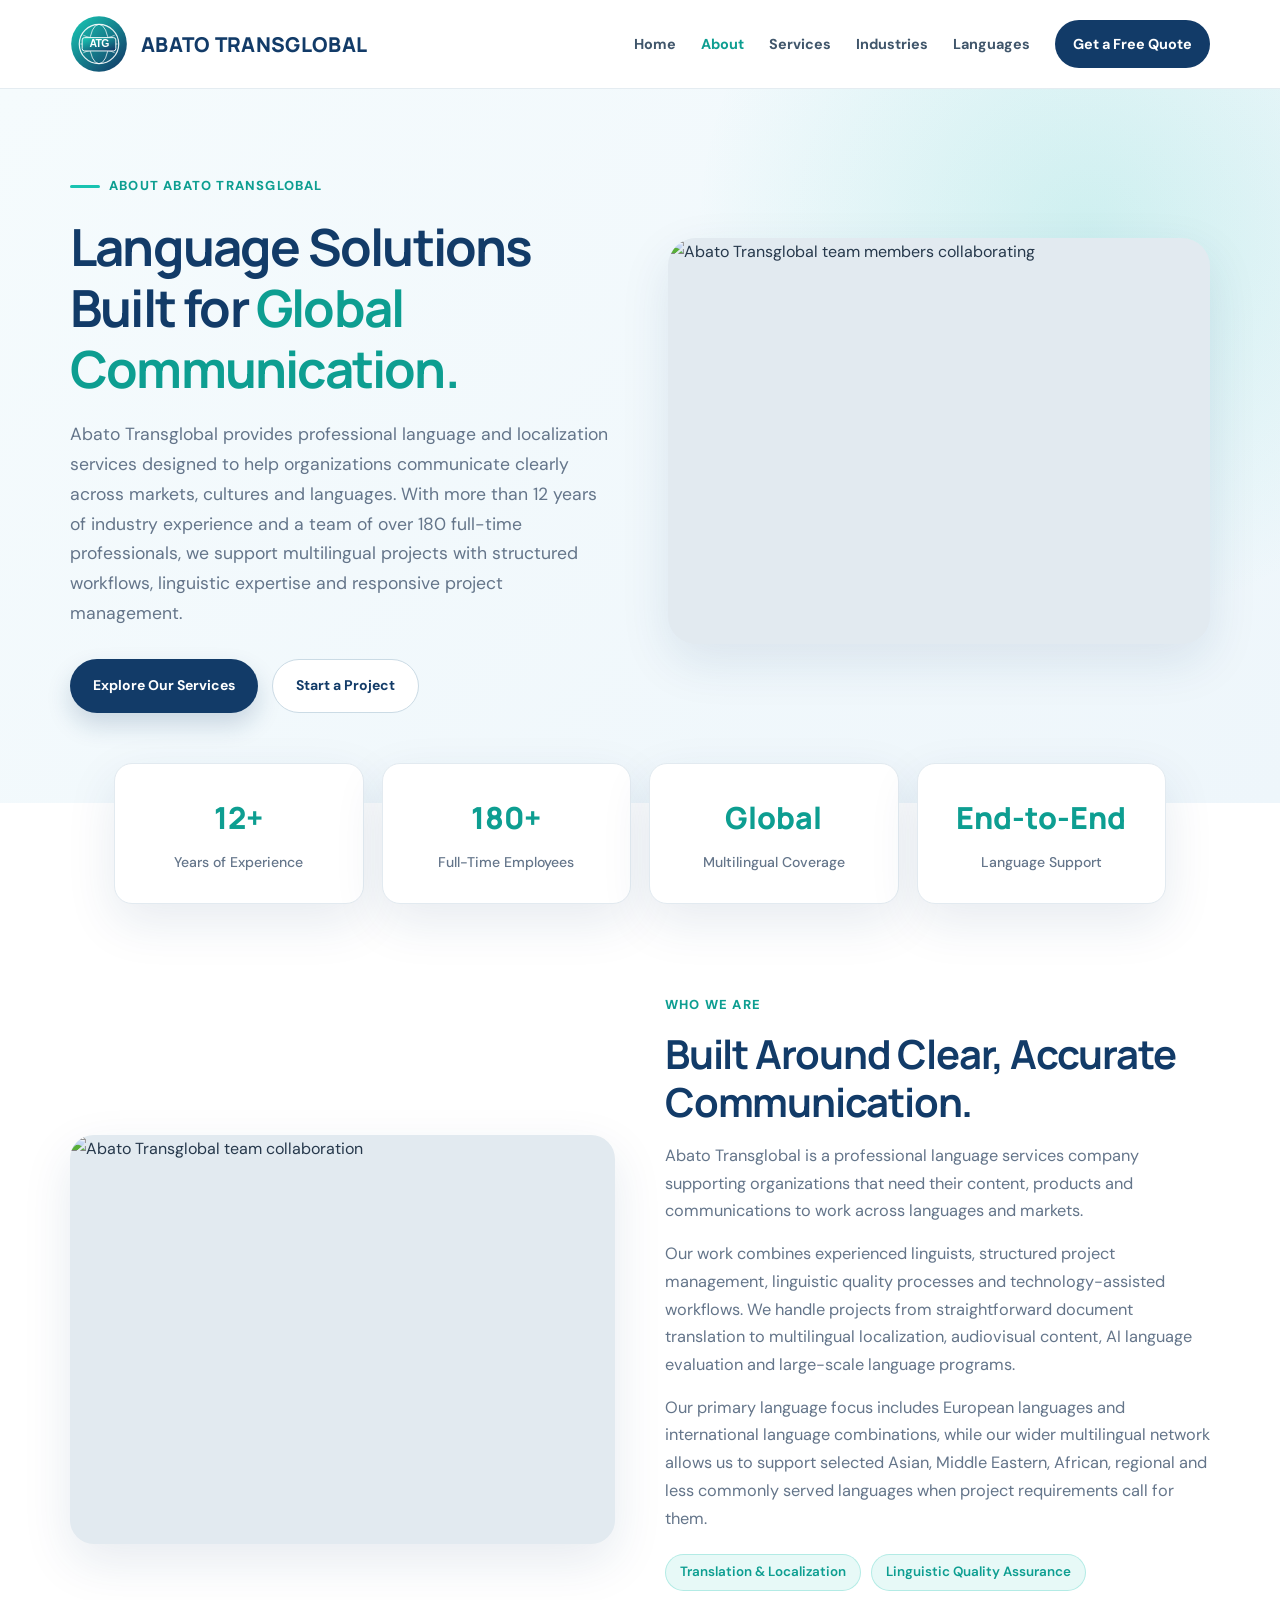
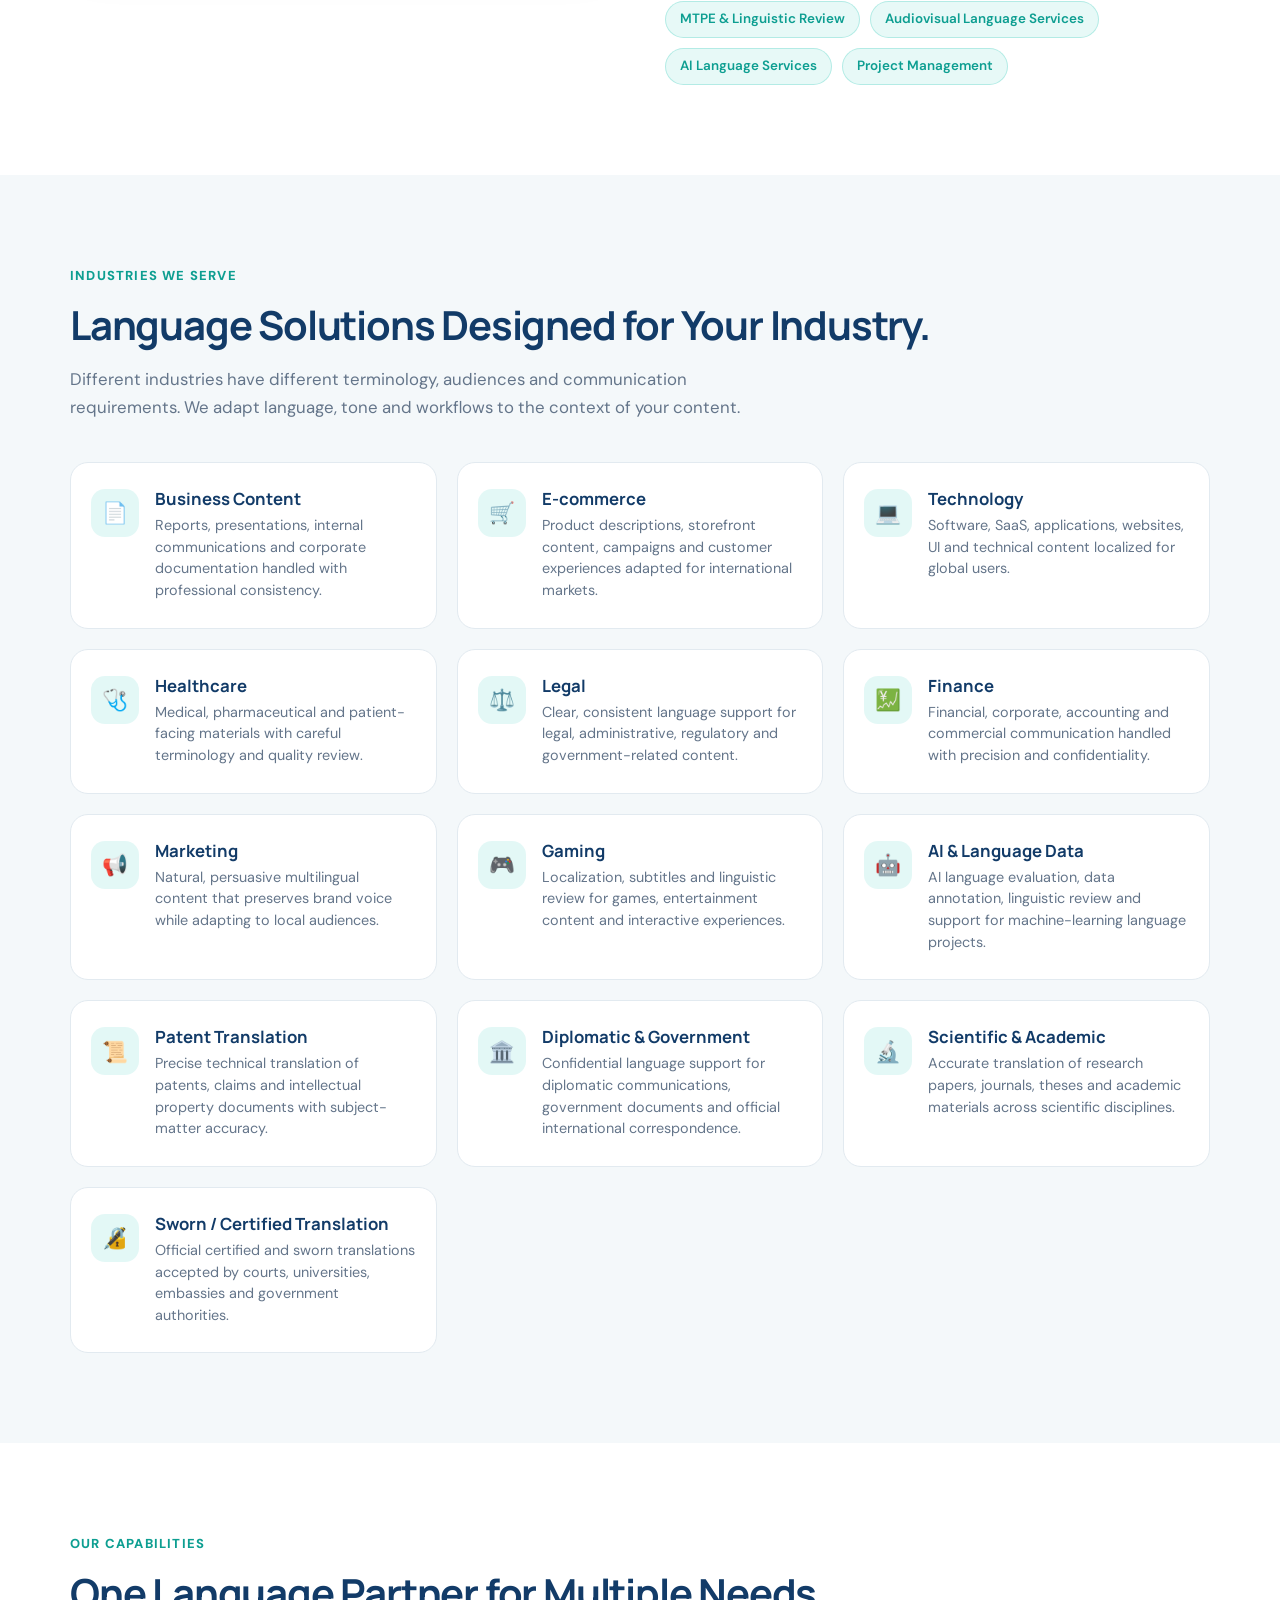
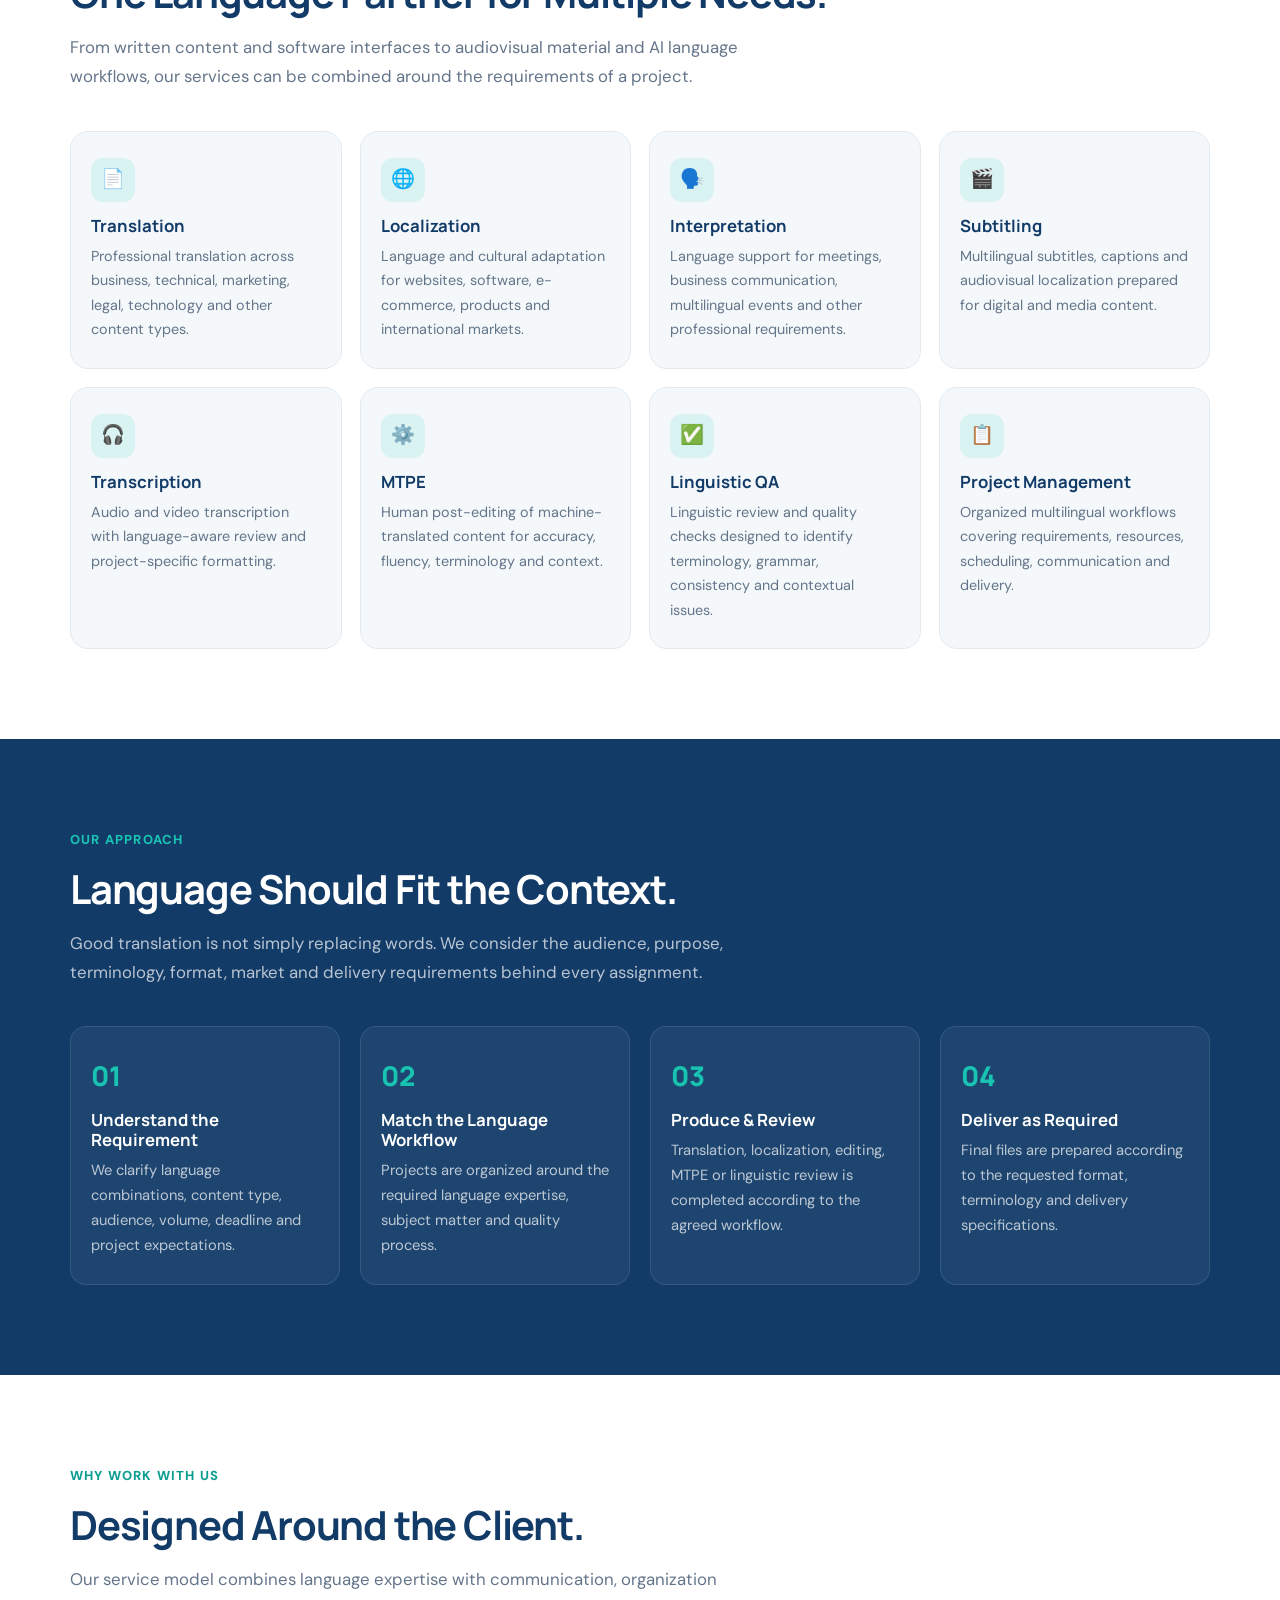
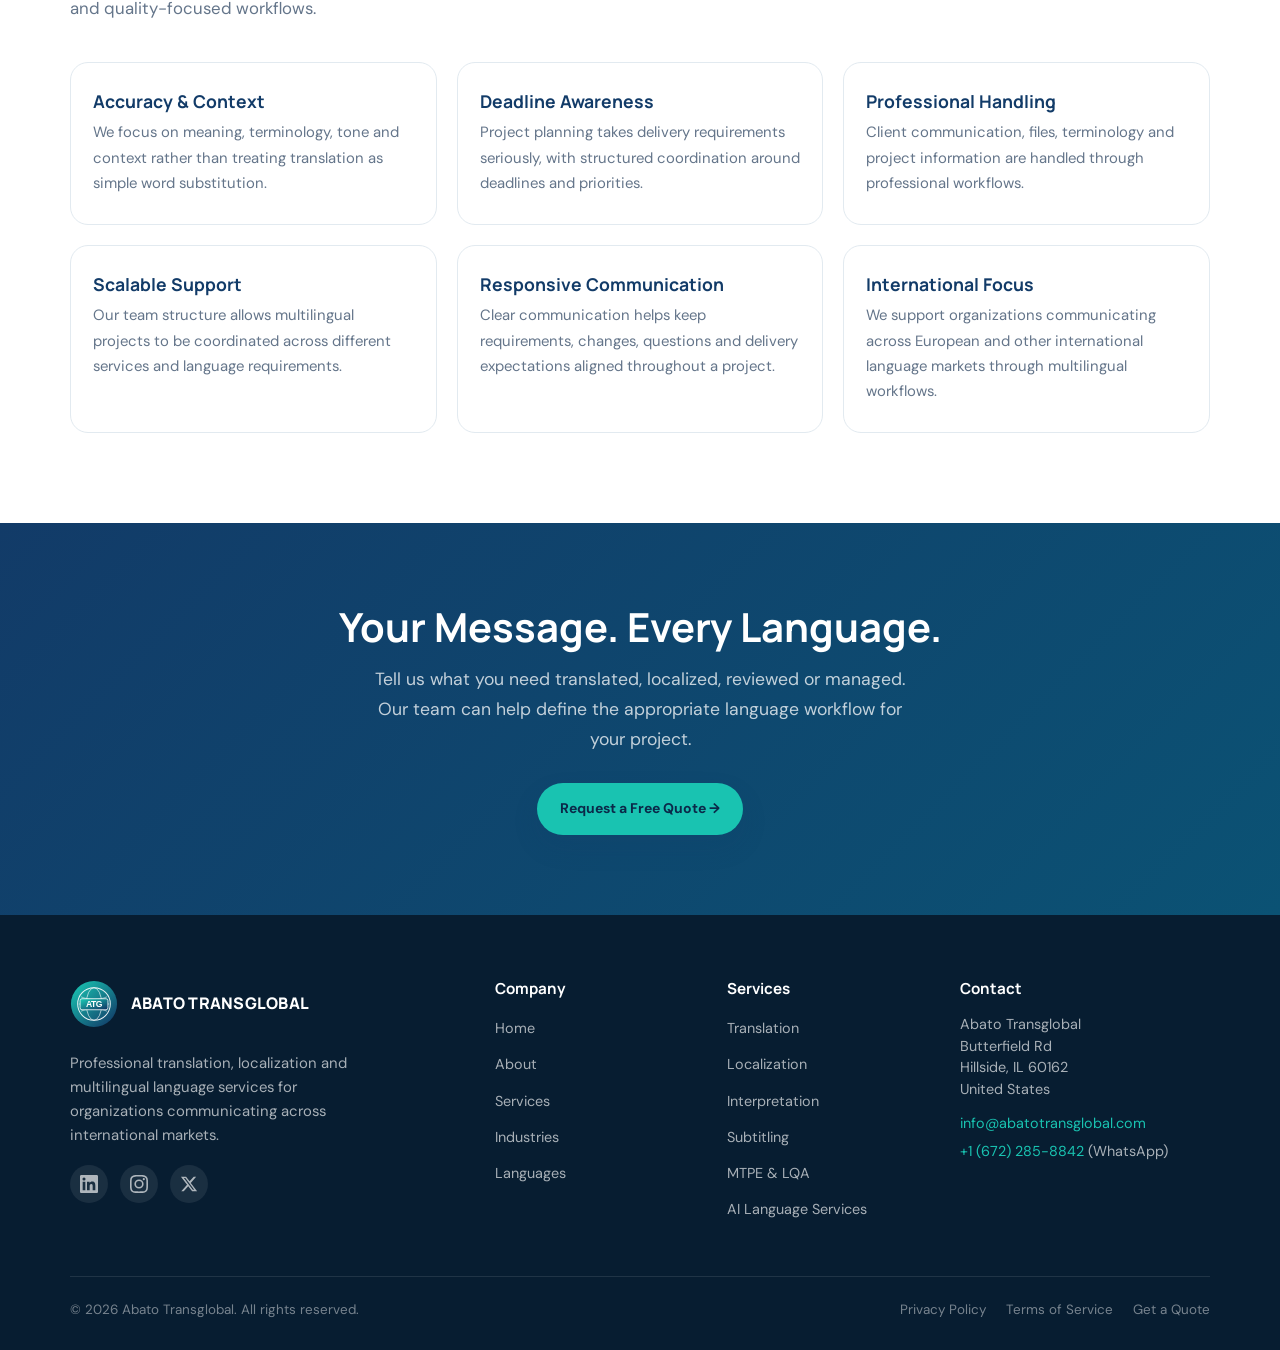
==== commit 7326f65b: "Update index.html" ====
--- a/about/index.html
+++ b/about/index.html
@@ -7,33 +7,38 @@
   <meta name="description" content="Abato Transglobal provides professional language and localization services with more than 12 years of experience and over 180 full-time professionals.">
   <link rel="canonical" href="https://abatotransglobal.com/about/">
 
+  <!-- Exact fonts from homepage -->
   <link rel="preconnect" href="https://fonts.googleapis.com">
   <link rel="preconnect" href="https://fonts.gstatic.com" crossorigin>
-  <link href="https://fonts.googleapis.com/css2?family=Inter:wght@400;500;600;700;800&family=Manrope:wght@600;700;800&family=DM+Sans:wght@400;500;600;700&display=swap" rel="stylesheet">
+  <link href="https://fonts.googleapis.com/css2?family=DM+Sans:wght@400;500;600;700&family=Manrope:wght@400;500;600;700;800&display=swap" rel="stylesheet">
   <link rel="stylesheet" href="https://cdnjs.cloudflare.com/ajax/libs/font-awesome/6.5.2/css/all.min.css">
 
   <style>
     :root {
-      --teal: #19c3b1;
-      --teal-dark: #0d9e91;
-      --navy: #123b68;
-      --navy-deep: #0a2747;
-      --text: #1e293b;
-      --muted: #64748b;
-      --light: #f8fafc;
-      --white: #ffffff;
-      --border: #e2e8f0;
-      --line: #e2eaf0;
-      --shadow: 0 15px 40px rgba(18,59,104,.09);
+      --teal: #19C3B1;
+      --teal-dark: #0D9E91;
+      --navy: #123B68;
+      --navy-deep: #0B2949;
+      --muted: #64758A;
+      --light: #F4F8FA;
+      --white: #FFFFFF;
+      --line: #E2EAF0;
+      --shadow: 0 18px 50px rgba(18, 59, 104, 0.10);
+      --text: #26384b;
     }
 
     * { margin: 0; padding: 0; box-sizing: border-box; }
     html { scroll-behavior: smooth; }
     body {
-      font-family: "Inter", system-ui, -apple-system, sans-serif;
+      font-family: "DM Sans", sans-serif;
       color: var(--text);
-      background: #fff;
-      line-height: 1.6;
+      background: var(--white);
+      line-height: 1.7;
+    }
+    h1, h2, h3, h4 {
+      font-family: "Manrope", sans-serif;
+      line-height: 1.2;
+      color: var(--navy);
     }
     a { text-decoration: none; color: inherit; }
     img { max-width: 100%; display: block; }
@@ -115,69 +120,88 @@
       cursor: pointer;
     }
 
-    /* HERO – left text + right image */
+    /* HERO */
     .hero {
-      background: linear-gradient(135deg, #f0fdfa 0%, #ecfeff 50%, #f8fafc 100%);
-      padding: 70px 0 80px;
+      background:
+        radial-gradient(circle at 85% 20%, rgba(25,195,177,0.16), transparent 32%),
+        linear-gradient(135deg, #f5fbfd 0%, #eef6fb 100%);
+      padding: 80px 0 90px;
     }
     .hero-inner {
       display: grid;
       grid-template-columns: 1fr 1fr;
-      gap: 50px;
+      gap: 55px;
       align-items: center;
     }
     .hero-content { text-align: left; }
-    .hero-badge {
-      display: inline-block;
-      font-size: 0.8rem;
-      font-weight: 600;
-      letter-spacing: 1.5px;
+    .eyebrow {
+      display: inline-flex;
+      align-items: center;
+      gap: 9px;
+      color: var(--teal-dark);
+      font-weight: 800;
+      font-size: 13px;
       text-transform: uppercase;
-      color: var(--teal-dark);
-      margin-bottom: 14px;
+      letter-spacing: 1.2px;
+      margin-bottom: 18px;
+    }
+    .eyebrow::before {
+      content: "";
+      width: 30px;
+      height: 3px;
+      border-radius: 10px;
+      background: var(--teal);
     }
     .hero h1 {
-      font-family: Manrope, sans-serif;
-      font-size: clamp(2rem, 4.2vw, 2.9rem);
-      font-weight: 800;
-      line-height: 1.15;
-      color: var(--navy);
-      margin-bottom: 18px;
+      font-size: clamp(2.2rem, 4.5vw, 3.2rem);
+      letter-spacing: -1.8px;
+      margin-bottom: 20px;
     }
     .hero h1 span { color: var(--teal-dark); }
     .hero p {
-      font-size: 1.08rem;
-      color: #475569;
-      max-width: 520px;
-      margin-bottom: 28px;
+      font-size: 1.1rem;
+      color: var(--muted);
+      max-width: 540px;
+      margin-bottom: 30px;
     }
     .hero-btns { display: flex; gap: 14px; flex-wrap: wrap; }
     .btn {
       display: inline-flex;
       align-items: center;
-      gap: 8px;
-      padding: 12px 22px;
+      justify-content: center;
+      gap: 9px;
+      padding: 14px 23px;
       border-radius: 999px;
-      font-weight: 600;
-      font-size: 0.95rem;
-      transition: all 0.2s;
+      font-weight: 700;
+      font-size: 14px;
+      transition: 0.25s ease;
       border: none;
       cursor: pointer;
     }
-    .btn-primary { background: var(--navy); color: #fff; }
-    .btn-primary:hover { background: var(--navy-deep); transform: translateY(-1px); }
+    .btn-primary {
+      background: var(--navy);
+      color: white;
+      box-shadow: 0 12px 25px rgba(18,59,104,0.18);
+    }
+    .btn-primary:hover {
+      transform: translateY(-2px);
+      background: var(--teal-dark);
+    }
     .btn-outline {
-      background: transparent;
-      border: 1.5px solid var(--navy);
+      border: 1px solid #cbdbe5;
       color: var(--navy);
-    }
-    .btn-outline:hover { background: var(--navy); color: #fff; }
+      background: white;
+    }
+    .btn-outline:hover {
+      border-color: var(--teal);
+      color: var(--teal-dark);
+    }
     .hero-image {
-      border-radius: 20px;
+      border-radius: 28px;
       overflow: hidden;
-      box-shadow: 0 25px 50px rgba(0,0,0,0.12);
+      box-shadow: var(--shadow);
       aspect-ratio: 4/3;
-      background: #e2e8f0;
+      background: var(--line);
     }
     .hero-image img {
       width: 100%;
@@ -188,7 +212,7 @@
     /* STATS */
     .stats {
       max-width: 1100px;
-      margin: -36px auto 0;
+      margin: -40px auto 0;
       padding: 0 24px;
       display: grid;
       grid-template-columns: repeat(4, 1fr);
@@ -197,15 +221,16 @@
       z-index: 10;
     }
     .stat-card {
-      background: #fff;
-      border-radius: 16px;
-      padding: 26px 18px;
+      background: var(--white);
+      border-radius: 18px;
+      padding: 28px 18px;
       text-align: center;
-      box-shadow: 0 10px 28px rgba(0,0,0,0.06);
-      border: 1px solid var(--border);
+      box-shadow: var(--shadow);
+      border: 1px solid var(--line);
     }
     .stat-card strong {
       display: block;
+      font-family: Manrope, sans-serif;
       font-size: 1.9rem;
       font-weight: 800;
       color: var(--teal-dark);
@@ -218,26 +243,23 @@
     }
 
     /* SECTIONS */
-    section { padding: 88px 0; }
+    section { padding: 90px 0; }
     .section-label {
-      font-size: 0.8rem;
-      font-weight: 700;
-      letter-spacing: 1.5px;
+      font-size: 13px;
+      font-weight: 800;
+      letter-spacing: 1.2px;
       text-transform: uppercase;
       color: var(--teal-dark);
-      margin-bottom: 12px;
+      margin-bottom: 14px;
     }
     .section-title {
-      font-family: Manrope, sans-serif;
-      font-size: clamp(1.75rem, 3.5vw, 2.35rem);
-      font-weight: 800;
-      color: var(--navy);
+      font-size: clamp(1.8rem, 3.5vw, 2.5rem);
+      letter-spacing: -1.2px;
       margin-bottom: 16px;
-      line-height: 1.2;
     }
     .section-desc {
-      font-size: 1.08rem;
-      color: #475569;
+      font-size: 1.05rem;
+      color: var(--muted);
       max-width: 680px;
       margin-bottom: 40px;
     }
@@ -246,21 +268,21 @@
     .who-grid {
       display: grid;
       grid-template-columns: 1fr 1fr;
-      gap: 48px;
+      gap: 50px;
       align-items: center;
     }
     .who-img {
-      border-radius: 20px;
+      border-radius: 24px;
       overflow: hidden;
-      box-shadow: 0 20px 40px rgba(0,0,0,0.08);
+      box-shadow: var(--shadow);
       aspect-ratio: 4/3;
-      background: #e2e8f0;
+      background: var(--line);
     }
     .who-img img { width: 100%; height: 100%; object-fit: cover; }
     .who-content p {
-      color: #475569;
+      color: var(--muted);
       margin-bottom: 15px;
-      font-size: 1.05rem;
+      font-size: 1.02rem;
     }
     .service-tags {
       display: flex;
@@ -269,13 +291,13 @@
       margin-top: 22px;
     }
     .tag {
-      background: #f0fdfa;
+      background: rgba(25,195,177,0.1);
       color: var(--teal-dark);
       font-size: 0.84rem;
       font-weight: 600;
       padding: 6px 14px;
       border-radius: 999px;
-      border: 1px solid #ccfbf1;
+      border: 1px solid rgba(25,195,177,0.25);
     }
 
     /* Industries */
@@ -286,9 +308,9 @@
       gap: 20px;
     }
     .ind-card {
-      background: #fff;
-      border: 1px solid var(--border);
-      border-radius: 16px;
+      background: var(--white);
+      border: 1px solid var(--line);
+      border-radius: 18px;
       padding: 26px 20px;
       transition: all 0.25s;
       display: flex;
@@ -296,29 +318,29 @@
       align-items: flex-start;
     }
     .ind-card:hover {
-      border-color: #99f6e4;
-      box-shadow: 0 12px 24px rgba(13,148,136,0.08);
+      border-color: rgba(25,195,177,0.4);
+      box-shadow: var(--shadow);
       transform: translateY(-3px);
     }
     .ind-icon {
       width: 48px;
       height: 48px;
-      border-radius: 12px;
-      background: #ccfbf1;
+      border-radius: 14px;
+      background: rgba(25,195,177,0.12);
       display: flex;
       align-items: center;
       justify-content: center;
       flex-shrink: 0;
-      font-size: 1.35rem;
+      font-size: 1.3rem;
+      color: var(--teal-dark);
     }
     .ind-card h3 {
       font-size: 1.05rem;
       font-weight: 700;
       margin-bottom: 6px;
-      color: var(--navy);
     }
     .ind-card p {
-      font-size: 0.88rem;
+      font-size: 0.9rem;
       color: var(--muted);
       line-height: 1.5;
     }
@@ -331,25 +353,25 @@
     }
     .cap-card {
       background: var(--light);
-      border: 1px solid var(--border);
-      border-radius: 16px;
+      border: 1px solid var(--line);
+      border-radius: 18px;
       padding: 26px 20px;
       transition: all 0.25s;
     }
     .cap-card:hover {
-      border-color: #99f6e4;
-      background: #f0fdfa;
+      border-color: rgba(25,195,177,0.4);
+      background: rgba(25,195,177,0.06);
       transform: translateY(-4px);
     }
     .cap-icon {
-      width: 42px;
-      height: 42px;
-      background: #ccfbf1;
-      border-radius: 11px;
+      width: 44px;
+      height: 44px;
+      background: rgba(25,195,177,0.12);
+      border-radius: 12px;
       display: flex;
       align-items: center;
       justify-content: center;
-      font-size: 1.25rem;
+      font-size: 1.2rem;
       margin-bottom: 14px;
       color: var(--teal-dark);
     }
@@ -357,7 +379,6 @@
       font-size: 1.05rem;
       font-weight: 700;
       margin-bottom: 8px;
-      color: var(--navy);
     }
     .cap-card p { font-size: 0.9rem; color: var(--muted); }
 
@@ -366,9 +387,9 @@
       background: var(--navy);
       color: #fff;
     }
-    .approach .section-label { color: #5eead4; }
+    .approach .section-label { color: var(--teal); }
     .approach .section-title { color: #fff; }
-    .approach .section-desc { color: #94a3b8; }
+    .approach .section-desc { color: rgba(255,255,255,0.7); }
     .steps {
       display: grid;
       grid-template-columns: repeat(4, 1fr);
@@ -382,17 +403,19 @@
       padding: 26px 20px;
     }
     .step-num {
+      font-family: Manrope, sans-serif;
       font-size: 1.7rem;
       font-weight: 800;
-      color: #2dd4bf;
+      color: var(--teal);
       margin-bottom: 10px;
     }
     .step h3 {
+      color: #fff;
       font-size: 1.05rem;
       font-weight: 700;
       margin-bottom: 8px;
     }
-    .step p { font-size: 0.92rem; color: #94a3b8; }
+    .step p { font-size: 0.92rem; color: rgba(255,255,255,0.7); }
 
     /* Why Us */
     .why-grid {
@@ -401,73 +424,73 @@
       gap: 20px;
     }
     .why-card {
-      background: #fff;
-      border: 1px solid var(--border);
-      border-radius: 16px;
+      background: var(--white);
+      border: 1px solid var(--line);
+      border-radius: 18px;
       padding: 28px 22px;
       transition: all 0.25s;
     }
     .why-card:hover {
-      border-color: #99f6e4;
-      box-shadow: 0 12px 28px rgba(13,148,136,0.08);
+      border-color: rgba(25,195,177,0.4);
+      box-shadow: var(--shadow);
     }
     .why-card h3 {
       font-size: 1.1rem;
       font-weight: 700;
       margin-bottom: 8px;
-      color: var(--navy);
     }
     .why-card p { font-size: 0.93rem; color: var(--muted); }
 
     /* CTA */
     .cta {
-      background: linear-gradient(135deg, var(--teal-dark), #0f766e);
+      background: linear-gradient(135deg, var(--navy), #0b5274);
       text-align: center;
       color: #fff;
-      padding: 76px 0;
+      padding: 80px 0;
     }
     .cta h2 {
-      font-family: Manrope, sans-serif;
-      font-size: clamp(1.7rem, 3.5vw, 2.4rem);
-      font-weight: 800;
+      color: #fff;
+      font-size: clamp(1.8rem, 3.5vw, 2.5rem);
       margin-bottom: 14px;
     }
     .cta p {
       font-size: 1.1rem;
-      opacity: 0.92;
-      max-width: 540px;
+      color: rgba(255,255,255,0.75);
+      max-width: 560px;
       margin: 0 auto 28px;
     }
     .cta .btn-primary {
-      background: #fff;
+      background: var(--teal);
+      color: var(--navy-deep);
+    }
+    .cta .btn-primary:hover {
+      background: var(--white);
       color: var(--navy);
     }
-    .cta .btn-primary:hover { background: #f1f5f9; }
-
-    /* =========================
-       FOOTER – with real social icons
-    ========================= */
+
+    /* FOOTER */
     footer {
-      background: #0f172a;
-      color: #94a3b8;
-      padding: 64px 0 28px;
+      background: #071d31;
+      color: rgba(255,255,255,0.65);
+      padding: 65px 0 28px;
     }
     .footer-grid {
       display: grid;
       grid-template-columns: 2fr 1fr 1fr 1.3fr;
-      gap: 36px;
-      margin-bottom: 44px;
+      gap: 40px;
+      margin-bottom: 45px;
     }
     .footer-brand .logo-wordmark { color: #fff; }
     .footer-brand p {
-      margin-top: 14px;
+      margin-top: 16px;
       font-size: 0.93rem;
       line-height: 1.6;
-      max-width: 270px;
+      max-width: 280px;
     }
     .footer-col h4 {
       color: #fff;
-      font-size: 0.93rem;
+      font-family: Manrope, sans-serif;
+      font-size: 0.95rem;
       font-weight: 700;
       margin-bottom: 16px;
     }
@@ -477,45 +500,46 @@
       font-size: 0.9rem;
       transition: color 0.2s;
     }
-    .footer-col a:hover { color: #5eead4; }
+    .footer-col a:hover { color: var(--teal); }
     .footer-contact p {
       font-size: 0.9rem;
       margin-bottom: 7px;
       line-height: 1.5;
     }
-    .footer-contact a { color: #5eead4; }
+    .footer-contact a { color: var(--teal); }
     .footer-bottom {
       padding-top: 22px;
-      border-top: 1px solid #1e293b;
+      border-top: 1px solid rgba(255,255,255,0.1);
       display: flex;
       justify-content: space-between;
       align-items: center;
       flex-wrap: wrap;
       gap: 12px;
       font-size: 0.84rem;
-    }
-    .footer-bottom a:hover { color: #5eead4; }
+      color: rgba(255,255,255,0.45);
+    }
+    .footer-bottom a:hover { color: var(--teal); }
 
     /* Real social icons */
     .socials {
       display: flex;
       gap: 12px;
-      margin-top: 16px;
+      margin-top: 18px;
     }
     .socials a {
       width: 38px;
       height: 38px;
       border-radius: 50%;
-      background: #1e293b;
+      background: rgba(255,255,255,0.08);
       display: flex;
       align-items: center;
       justify-content: center;
-      color: #94a3b8;
+      color: rgba(255,255,255,0.65);
       transition: all 0.2s;
     }
     .socials a:hover {
-      background: var(--teal-dark);
-      color: #fff;
+      background: var(--teal);
+      color: var(--navy-deep);
     }
     .socials svg {
       width: 18px;
@@ -541,19 +565,16 @@
     }
     @media (max-width: 560px) {
       .stats, .ind-grid, .cap-grid, .steps, .why-grid, .footer-grid { grid-template-columns: 1fr; }
-      .hero { padding: 50px 0 60px; }
+      .hero { padding: 55px 0 70px; }
       .logo-wordmark { font-size: 1rem; }
     }
   </style>
 </head>
 <body>
 
-<!-- =========================
-     HEADER – EXACT REPLICA OF HOMEPAGE
-========================== -->
+<!-- HEADER – EXACT REPLICA OF HOMEPAGE -->
 <header class="site-header">
   <div class="container nav-wrap">
-
     <a href="../" class="site-logo" aria-label="Abato Transglobal home">
       <svg class="logo-symbol" viewBox="0 0 100 100" role="img" aria-label="ATG globe logo" xmlns="http://www.w3.org/2000/svg">
         <defs>
@@ -589,11 +610,11 @@
   </div>
 </header>
 
-<!-- HERO (left text + right image) -->
+<!-- HERO -->
 <section class="hero">
   <div class="container hero-inner">
     <div class="hero-content">
-      <div class="hero-badge">About Abato Transglobal</div>
+      <div class="eyebrow">About Abato Transglobal</div>
       <h1>Language Solutions Built for <span>Global Communication.</span></h1>
       <p>Abato Transglobal provides professional language and localization services designed to help organizations communicate clearly across markets, cultures and languages. With more than 12 years of industry experience and a team of over 180 full-time professionals, we support multilingual projects with structured workflows, linguistic expertise and responsive project management.</p>
       <div class="hero-btns">
@@ -602,7 +623,7 @@
       </div>
     </div>
     <div class="hero-image">
-      <img src="https://images.unsplash.com/photo-1522071820081-009f0129c71c?w=900&q=80" alt="Abato Transglobal team members smiling and collaborating">
+      <img src="https://images.unsplash.com/photo-1522071820081-009f0129c71c?w=900&q=80" alt="Abato Transglobal team members collaborating">
     </div>
   </div>
 </section>
@@ -649,97 +670,19 @@
     <p class="section-desc">Different industries have different terminology, audiences and communication requirements. We adapt language, tone and workflows to the context of your content.</p>
 
     <div class="ind-grid">
-      <div class="ind-card">
-        <div class="ind-icon">📄</div>
-        <div>
-          <h3>Business Content</h3>
-          <p>Reports, presentations, internal communications and corporate documentation handled with professional consistency.</p>
-        </div>
-      </div>
-      <div class="ind-card">
-        <div class="ind-icon">🛒</div>
-        <div>
-          <h3>E-commerce</h3>
-          <p>Product descriptions, storefront content, campaigns and customer experiences adapted for international markets.</p>
-        </div>
-      </div>
-      <div class="ind-card">
-        <div class="ind-icon">💻</div>
-        <div>
-          <h3>Technology</h3>
-          <p>Software, SaaS, applications, websites, UI and technical content localized for global users.</p>
-        </div>
-      </div>
-      <div class="ind-card">
-        <div class="ind-icon">🩺</div>
-        <div>
-          <h3>Healthcare</h3>
-          <p>Medical, pharmaceutical and patient-facing materials with careful terminology and quality review.</p>
-        </div>
-      </div>
-      <div class="ind-card">
-        <div class="ind-icon">⚖️</div>
-        <div>
-          <h3>Legal</h3>
-          <p>Clear, consistent language support for legal, administrative, regulatory and government-related content.</p>
-        </div>
-      </div>
-      <div class="ind-card">
-        <div class="ind-icon">💹</div>
-        <div>
-          <h3>Finance</h3>
-          <p>Financial, corporate, accounting and commercial communication handled with precision and confidentiality.</p>
-        </div>
-      </div>
-      <div class="ind-card">
-        <div class="ind-icon">📢</div>
-        <div>
-          <h3>Marketing</h3>
-          <p>Natural, persuasive multilingual content that preserves brand voice while adapting to local audiences.</p>
-        </div>
-      </div>
-      <div class="ind-card">
-        <div class="ind-icon">🎮</div>
-        <div>
-          <h3>Gaming</h3>
-          <p>Localization, subtitles and linguistic review for games, entertainment content and interactive experiences.</p>
-        </div>
-      </div>
-      <div class="ind-card">
-        <div class="ind-icon">🤖</div>
-        <div>
-          <h3>AI & Language Data</h3>
-          <p>AI language evaluation, data annotation, linguistic review and support for machine-learning language projects.</p>
-        </div>
-      </div>
-      <div class="ind-card">
-        <div class="ind-icon">📜</div>
-        <div>
-          <h3>Patent Translation</h3>
-          <p>Precise technical translation of patents, claims and intellectual property documents with subject-matter accuracy.</p>
-        </div>
-      </div>
-      <div class="ind-card">
-        <div class="ind-icon">🏛️</div>
-        <div>
-          <h3>Diplomatic & Government</h3>
-          <p>Confidential language support for diplomatic communications, government documents and official international correspondence.</p>
-        </div>
-      </div>
-      <div class="ind-card">
-        <div class="ind-icon">🔬</div>
-        <div>
-          <h3>Scientific & Academic</h3>
-          <p>Accurate translation of research papers, journals, theses and academic materials across scientific disciplines.</p>
-        </div>
-      </div>
-      <div class="ind-card">
-        <div class="ind-icon">🔏</div>
-        <div>
-          <h3>Sworn / Certified Translation</h3>
-          <p>Official certified and sworn translations accepted by courts, universities, embassies and government authorities.</p>
-        </div>
-      </div>
+      <div class="ind-card"><div class="ind-icon">📄</div><div><h3>Business Content</h3><p>Reports, presentations, internal communications and corporate documentation handled with professional consistency.</p></div></div>
+      <div class="ind-card"><div class="ind-icon">🛒</div><div><h3>E-commerce</h3><p>Product descriptions, storefront content, campaigns and customer experiences adapted for international markets.</p></div></div>
+      <div class="ind-card"><div class="ind-icon">💻</div><div><h3>Technology</h3><p>Software, SaaS, applications, websites, UI and technical content localized for global users.</p></div></div>
+      <div class="ind-card"><div class="ind-icon">🩺</div><div><h3>Healthcare</h3><p>Medical, pharmaceutical and patient-facing materials with careful terminology and quality review.</p></div></div>
+      <div class="ind-card"><div class="ind-icon">⚖️</div><div><h3>Legal</h3><p>Clear, consistent language support for legal, administrative, regulatory and government-related content.</p></div></div>
+      <div class="ind-card"><div class="ind-icon">💹</div><div><h3>Finance</h3><p>Financial, corporate, accounting and commercial communication handled with precision and confidentiality.</p></div></div>
+      <div class="ind-card"><div class="ind-icon">📢</div><div><h3>Marketing</h3><p>Natural, persuasive multilingual content that preserves brand voice while adapting to local audiences.</p></div></div>
+      <div class="ind-card"><div class="ind-icon">🎮</div><div><h3>Gaming</h3><p>Localization, subtitles and linguistic review for games, entertainment content and interactive experiences.</p></div></div>
+      <div class="ind-card"><div class="ind-icon">🤖</div><div><h3>AI & Language Data</h3><p>AI language evaluation, data annotation, linguistic review and support for machine-learning language projects.</p></div></div>
+      <div class="ind-card"><div class="ind-icon">📜</div><div><h3>Patent Translation</h3><p>Precise technical translation of patents, claims and intellectual property documents with subject-matter accuracy.</p></div></div>
+      <div class="ind-card"><div class="ind-icon">🏛️</div><div><h3>Diplomatic & Government</h3><p>Confidential language support for diplomatic communications, government documents and official international correspondence.</p></div></div>
+      <div class="ind-card"><div class="ind-icon">🔬</div><div><h3>Scientific & Academic</h3><p>Accurate translation of research papers, journals, theses and academic materials across scientific disciplines.</p></div></div>
+      <div class="ind-card"><div class="ind-icon">🔏</div><div><h3>Sworn / Certified Translation</h3><p>Official certified and sworn translations accepted by courts, universities, embassies and government authorities.</p></div></div>
     </div>
   </div>
 </section>
@@ -752,46 +695,14 @@
     <p class="section-desc">From written content and software interfaces to audiovisual material and AI language workflows, our services can be combined around the requirements of a project.</p>
 
     <div class="cap-grid">
-      <div class="cap-card">
-        <div class="cap-icon">📄</div>
-        <h3>Translation</h3>
-        <p>Professional translation across business, technical, marketing, legal, technology and other content types.</p>
-      </div>
-      <div class="cap-card">
-        <div class="cap-icon">🌐</div>
-        <h3>Localization</h3>
-        <p>Language and cultural adaptation for websites, software, e-commerce, products and international markets.</p>
-      </div>
-      <div class="cap-card">
-        <div class="cap-icon">🗣️</div>
-        <h3>Interpretation</h3>
-        <p>Language support for meetings, business communication, multilingual events and other professional requirements.</p>
-      </div>
-      <div class="cap-card">
-        <div class="cap-icon">🎬</div>
-        <h3>Subtitling</h3>
-        <p>Multilingual subtitles, captions and audiovisual localization prepared for digital and media content.</p>
-      </div>
-      <div class="cap-card">
-        <div class="cap-icon">🎧</div>
-        <h3>Transcription</h3>
-        <p>Audio and video transcription with language-aware review and project-specific formatting.</p>
-      </div>
-      <div class="cap-card">
-        <div class="cap-icon">⚙️</div>
-        <h3>MTPE</h3>
-        <p>Human post-editing of machine-translated content for accuracy, fluency, terminology and context.</p>
-      </div>
-      <div class="cap-card">
-        <div class="cap-icon">✅</div>
-        <h3>Linguistic QA</h3>
-        <p>Linguistic review and quality checks designed to identify terminology, grammar, consistency and contextual issues.</p>
-      </div>
-      <div class="cap-card">
-        <div class="cap-icon">📋</div>
-        <h3>Project Management</h3>
-        <p>Organized multilingual workflows covering requirements, resources, scheduling, communication and delivery.</p>
-      </div>
+      <div class="cap-card"><div class="cap-icon">📄</div><h3>Translation</h3><p>Professional translation across business, technical, marketing, legal, technology and other content types.</p></div>
+      <div class="cap-card"><div class="cap-icon">🌐</div><h3>Localization</h3><p>Language and cultural adaptation for websites, software, e-commerce, products and international markets.</p></div>
+      <div class="cap-card"><div class="cap-icon">🗣️</div><h3>Interpretation</h3><p>Language support for meetings, business communication, multilingual events and other professional requirements.</p></div>
+      <div class="cap-card"><div class="cap-icon">🎬</div><h3>Subtitling</h3><p>Multilingual subtitles, captions and audiovisual localization prepared for digital and media content.</p></div>
+      <div class="cap-card"><div class="cap-icon">🎧</div><h3>Transcription</h3><p>Audio and video transcription with language-aware review and project-specific formatting.</p></div>
+      <div class="cap-card"><div class="cap-icon">⚙️</div><h3>MTPE</h3><p>Human post-editing of machine-translated content for accuracy, fluency, terminology and context.</p></div>
+      <div class="cap-card"><div class="cap-icon">✅</div><h3>Linguistic QA</h3><p>Linguistic review and quality checks designed to identify terminology, grammar, consistency and contextual issues.</p></div>
+      <div class="cap-card"><div class="cap-icon">📋</div><h3>Project Management</h3><p>Organized multilingual workflows covering requirements, resources, scheduling, communication and delivery.</p></div>
     </div>
   </div>
 </section>
@@ -802,28 +713,11 @@
     <div class="section-label">Our Approach</div>
     <h2 class="section-title">Language Should Fit the Context.</h2>
     <p class="section-desc">Good translation is not simply replacing words. We consider the audience, purpose, terminology, format, market and delivery requirements behind every assignment.</p>
-
     <div class="steps">
-      <div class="step">
-        <div class="step-num">01</div>
-        <h3>Understand the Requirement</h3>
-        <p>We clarify language combinations, content type, audience, volume, deadline and project expectations.</p>
-      </div>
-      <div class="step">
-        <div class="step-num">02</div>
-        <h3>Match the Language Workflow</h3>
-        <p>Projects are organized around the required language expertise, subject matter and quality process.</p>
-      </div>
-      <div class="step">
-        <div class="step-num">03</div>
-        <h3>Produce & Review</h3>
-        <p>Translation, localization, editing, MTPE or linguistic review is completed according to the agreed workflow.</p>
-      </div>
-      <div class="step">
-        <div class="step-num">04</div>
-        <h3>Deliver as Required</h3>
-        <p>Final files are prepared according to the requested format, terminology and delivery specifications.</p>
-      </div>
+      <div class="step"><div class="step-num">01</div><h3>Understand the Requirement</h3><p>We clarify language combinations, content type, audience, volume, deadline and project expectations.</p></div>
+      <div class="step"><div class="step-num">02</div><h3>Match the Language Workflow</h3><p>Projects are organized around the required language expertise, subject matter and quality process.</p></div>
+      <div class="step"><div class="step-num">03</div><h3>Produce & Review</h3><p>Translation, localization, editing, MTPE or linguistic review is completed according to the agreed workflow.</p></div>
+      <div class="step"><div class="step-num">04</div><h3>Deliver as Required</h3><p>Final files are prepared according to the requested format, terminology and delivery specifications.</p></div>
     </div>
   </div>
 </section>
@@ -834,51 +728,32 @@
     <div class="section-label">Why Work With Us</div>
     <h2 class="section-title">Designed Around the Client.</h2>
     <p class="section-desc">Our service model combines language expertise with communication, organization and quality-focused workflows.</p>
-
     <div class="why-grid">
-      <div class="why-card">
-        <h3>Accuracy & Context</h3>
-        <p>We focus on meaning, terminology, tone and context rather than treating translation as simple word substitution.</p>
-      </div>
-      <div class="why-card">
-        <h3>Deadline Awareness</h3>
-        <p>Project planning takes delivery requirements seriously, with structured coordination around deadlines and priorities.</p>
-      </div>
-      <div class="why-card">
-        <h3>Professional Handling</h3>
-        <p>Client communication, files, terminology and project information are handled through professional workflows.</p>
-      </div>
-      <div class="why-card">
-        <h3>Scalable Support</h3>
-        <p>Our team structure allows multilingual projects to be coordinated across different services and language requirements.</p>
-      </div>
-      <div class="why-card">
-        <h3>Responsive Communication</h3>
-        <p>Clear communication helps keep requirements, changes, questions and delivery expectations aligned throughout a project.</p>
-      </div>
-      <div class="why-card">
-        <h3>International Focus</h3>
-        <p>We support organizations communicating across European and other international language markets through multilingual workflows.</p>
-      </div>
+      <div class="why-card"><h3>Accuracy & Context</h3><p>We focus on meaning, terminology, tone and context rather than treating translation as simple word substitution.</p></div>
+      <div class="why-card"><h3>Deadline Awareness</h3><p>Project planning takes delivery requirements seriously, with structured coordination around deadlines and priorities.</p></div>
+      <div class="why-card"><h3>Professional Handling</h3><p>Client communication, files, terminology and project information are handled through professional workflows.</p></div>
+      <div class="why-card"><h3>Scalable Support</h3><p>Our team structure allows multilingual projects to be coordinated across different services and language requirements.</p></div>
+      <div class="why-card"><h3>Responsive Communication</h3><p>Clear communication helps keep requirements, changes, questions and delivery expectations aligned throughout a project.</p></div>
+      <div class="why-card"><h3>International Focus</h3><p>We support organizations communicating across European and other international language markets through multilingual workflows.</p></div>
     </div>
   </div>
 </section>
 
 <!-- CTA -->
 <section class="cta">
-  <h2>Your Message. Every Language.</h2>
-  <p>Tell us what you need translated, localized, reviewed or managed. Our team can help define the appropriate language workflow for your project.</p>
-  <a href="../#quote" class="btn btn-primary">Request a Free Quote →</a>
+  <div class="container">
+    <h2>Your Message. Every Language.</h2>
+    <p>Tell us what you need translated, localized, reviewed or managed. Our team can help define the appropriate language workflow for your project.</p>
+    <a href="../#quote" class="btn btn-primary">Request a Free Quote →</a>
+  </div>
 </section>
 
-<!-- =========================
-     FOOTER – with real LinkedIn, Instagram, X icons
-========================== -->
+<!-- FOOTER -->
 <footer>
   <div class="container footer-grid">
     <div class="footer-brand">
       <a href="../" class="site-logo">
-        <svg class="logo-symbol" viewBox="0 0 100 100" role="img" aria-label="ATG globe logo" xmlns="http://www.w3.org/2000/svg" style="width:42px;height:42px;flex-basis:42px;">
+        <svg class="logo-symbol" viewBox="0 0 100 100" role="img" aria-label="ATG globe logo" xmlns="http://www.w3.org/2000/svg" style="width:48px;height:48px;flex-basis:48px;">
           <defs>
             <linearGradient id="atgGradientFooter" x1="8%" y1="5%" x2="92%" y2="95%">
               <stop offset="0%" stop-color="#19C3B1"></stop>
@@ -897,20 +772,15 @@
         <span class="logo-wordmark" style="color:#fff;font-size:1rem;">ABATO TRANSGLOBAL</span>
       </a>
       <p>Professional translation, localization and multilingual language services for organizations communicating across international markets.</p>
-
-      <!-- Real social icons -->
       <div class="socials">
-        <!-- LinkedIn -->
         <a href="#" title="LinkedIn" aria-label="LinkedIn" target="_blank" rel="noopener">
-          <svg viewBox="0 0 24 24" xmlns="http://www.w3.org/2000/svg"><path d="M20.447 20.452h-3.554v-5.569c0-1.328-.027-3.037-1.852-3.037-1.853 0-2.136 1.445-2.136 2.939v5.667H9.351V9h3.414v1.561h.046c.477-.9 1.637-1.85 3.37-1.85 3.601 0 4.267 2.37 4.267 5.455v6.286zM5.337 7.433a2.062 2.062 0 01-2.063-2.065 2.064 2.064 0 112.063 2.065zm1.782 13.019H3.555V9h3.564v11.452zM22.225 0H1.771C.792 0 0 .774 0 1.729v20.542C0 23.227.792 24 1.771 24h20.451C23.2 24 24 23.227 24 22.271V1.729C24 .774 23.2 0 22.222 0h.003z"/></svg>
+          <svg viewBox="0 0 24 24"><path d="M20.447 20.452h-3.554v-5.569c0-1.328-.027-3.037-1.852-3.037-1.853 0-2.136 1.445-2.136 2.939v5.667H9.351V9h3.414v1.561h.046c.477-.9 1.637-1.85 3.37-1.85 3.601 0 4.267 2.37 4.267 5.455v6.286zM5.337 7.433a2.062 2.062 0 01-2.063-2.065 2.064 2.064 0 112.063 2.065zm1.782 13.019H3.555V9h3.564v11.452zM22.225 0H1.771C.792 0 0 .774 0 1.729v20.542C0 23.227.792 24 1.771 24h20.451C23.2 24 24 23.227 24 22.271V1.729C24 .774 23.2 0 22.222 0h.003z"/></svg>
         </a>
-        <!-- Instagram -->
         <a href="#" title="Instagram" aria-label="Instagram" target="_blank" rel="noopener">
-          <svg viewBox="0 0 24 24" xmlns="http://www.w3.org/2000/svg"><path d="M12 2.163c3.204 0 3.584.012 4.85.07 3.252.148 4.771 1.691 4.919 4.919.058 1.265.069 1.645.069 4.849 0 3.205-.012 3.584-.069 4.849-.149 3.225-1.664 4.771-4.919 4.919-1.266.058-1.644.07-4.85.07-3.204 0-3.584-.012-4.849-.07-3.26-.149-4.771-1.699-4.919-4.92-.058-1.265-.07-1.644-.07-4.849 0-3.204.013-3.583.07-4.849.149-3.227 1.664-4.771 4.919-4.919 1.266-.057 1.645-.069 4.849-.069zM12 0C8.741 0 8.333.014 7.053.072 2.695.272.273 2.69.073 7.052.014 8.333 0 8.741 0 12c0 3.259.014 3.668.072 4.948.2 4.358 2.618 6.78 6.98 6.98C8.333 23.986 8.741 24 12 24c3.259 0 3.668-.014 4.948-.072 4.354-.2 6.782-2.618 6.979-6.98.059-1.28.073-1.689.073-4.948 0-3.259-.014-3.667-.072-4.947-.196-4.354-2.617-6.78-6.979-6.98C15.668.014 15.259 0 12 0zm0 5.838a6.162 6.162 0 100 12.324 6.162 6.162 0 000-12.324zM12 16a4 4 0 110-8 4 4 0 010 8zm6.406-11.845a1.44 1.44 0 100 2.881 1.44 1.44 0 000-2.881z"/></svg>
+          <svg viewBox="0 0 24 24"><path d="M12 2.163c3.204 0 3.584.012 4.85.07 3.252.148 4.771 1.691 4.919 4.919.058 1.265.069 1.645.069 4.849 0 3.205-.012 3.584-.069 4.849-.149 3.225-1.664 4.771-4.919 4.919-1.266.058-1.644.07-4.85.07-3.204 0-3.584-.012-4.849-.07-3.26-.149-4.771-1.699-4.919-4.92-.058-1.265-.07-1.644-.07-4.849 0-3.204.013-3.583.07-4.849.149-3.227 1.664-4.771 4.919-4.919 1.266-.057 1.645-.069 4.849-.069zM12 0C8.741 0 8.333.014 7.053.072 2.695.272.273 2.69.073 7.052.014 8.333 0 8.741 0 12c0 3.259.014 3.668.072 4.948.2 4.358 2.618 6.78 6.98 6.98C8.333 23.986 8.741 24 12 24c3.259 0 3.668-.014 4.948-.072 4.354-.2 6.782-2.618 6.979-6.98.059-1.28.073-1.689.073-4.948 0-3.259-.014-3.667-.072-4.947-.196-4.354-2.617-6.78-6.979-6.98C15.668.014 15.259 0 12 0zm0 5.838a6.162 6.162 0 100 12.324 6.162 6.162 0 000-12.324zM12 16a4 4 0 110-8 4 4 0 010 8zm6.406-11.845a1.44 1.44 0 100 2.881 1.44 1.44 0 000-2.881z"/></svg>
         </a>
-        <!-- X -->
         <a href="#" title="X" aria-label="X" target="_blank" rel="noopener">
-          <svg viewBox="0 0 24 24" xmlns="http://www.w3.org/2000/svg"><path d="M18.244 2.25h3.308l-7.227 8.26 8.502 11.24H16.17l-5.214-6.817L4.99 21.75H1.68l7.73-8.835L1.254 2.25H8.08l4.713 6.231zm-1.161 17.52h1.833L7.084 4.126H5.117z"/></svg>
+          <svg viewBox="0 0 24 24"><path d="M18.244 2.25h3.308l-7.227 8.26 8.502 11.24H16.17l-5.214-6.817L4.99 21.75H1.68l7.73-8.835L1.254 2.25H8.08l4.713 6.231zm-1.161 17.52h1.833L7.084 4.126H5.117z"/></svg>
         </a>
       </div>
     </div>
@@ -940,16 +810,9 @@
 
     <div class="footer-col footer-contact">
       <h4>Contact</h4>
-      <p>Abato Transglobal<br>
-      Butterfield Rd<br>
-      Hillside, IL 60162<br>
-      United States</p>
-      <p style="margin-top:12px;">
-        <a href="mailto:info@abatotransglobal.com">info@abatotransglobal.com</a>
-      </p>
-      <p>
-        <a href="https://wa.me/16722858842">+1 (672) 285-8842</a> (WhatsApp)
-      </p>
+      <p>Abato Transglobal<br>Butterfield Rd<br>Hillside, IL 60162<br>United States</p>
+      <p style="margin-top:12px;"><a href="mailto:info@abatotransglobal.com">info@abatotransglobal.com</a></p>
+      <p><a href="https://wa.me/16722858842">+1 (672) 285-8842</a> (WhatsApp)</p>
     </div>
   </div>
 
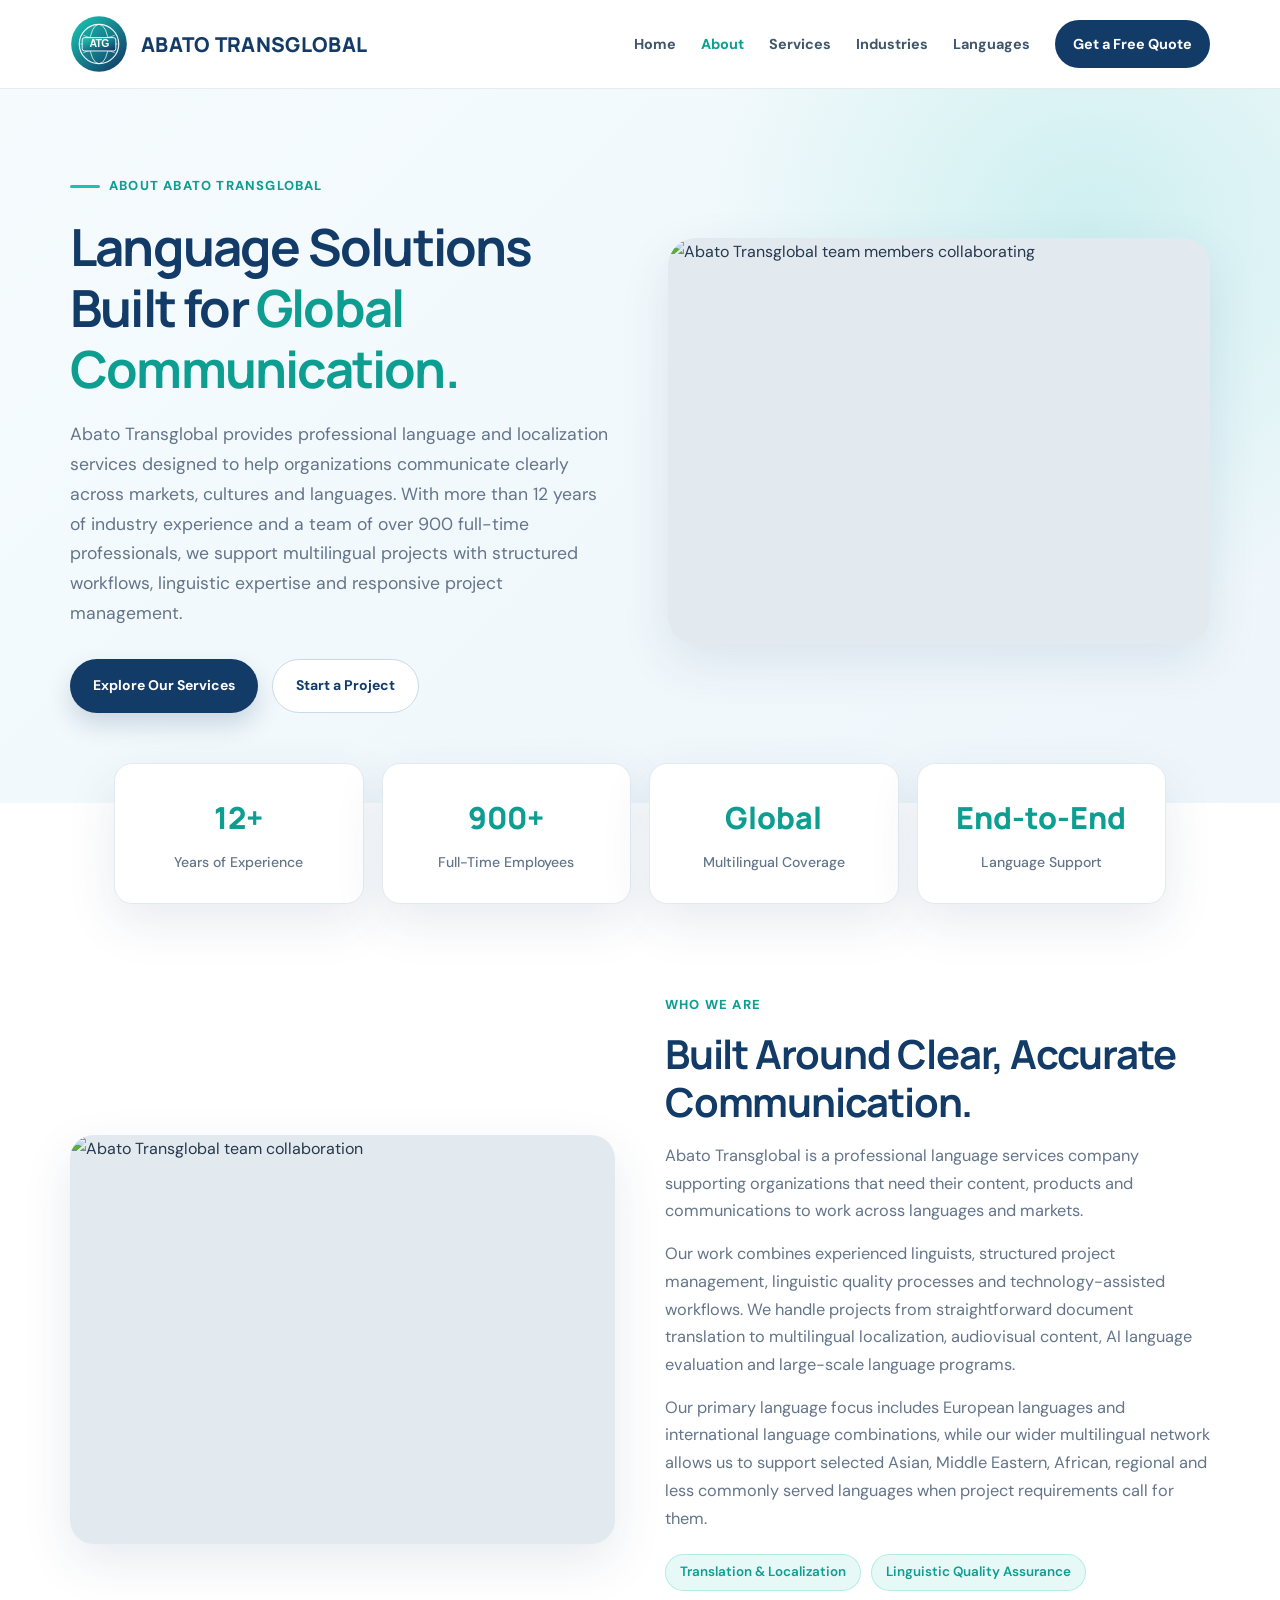
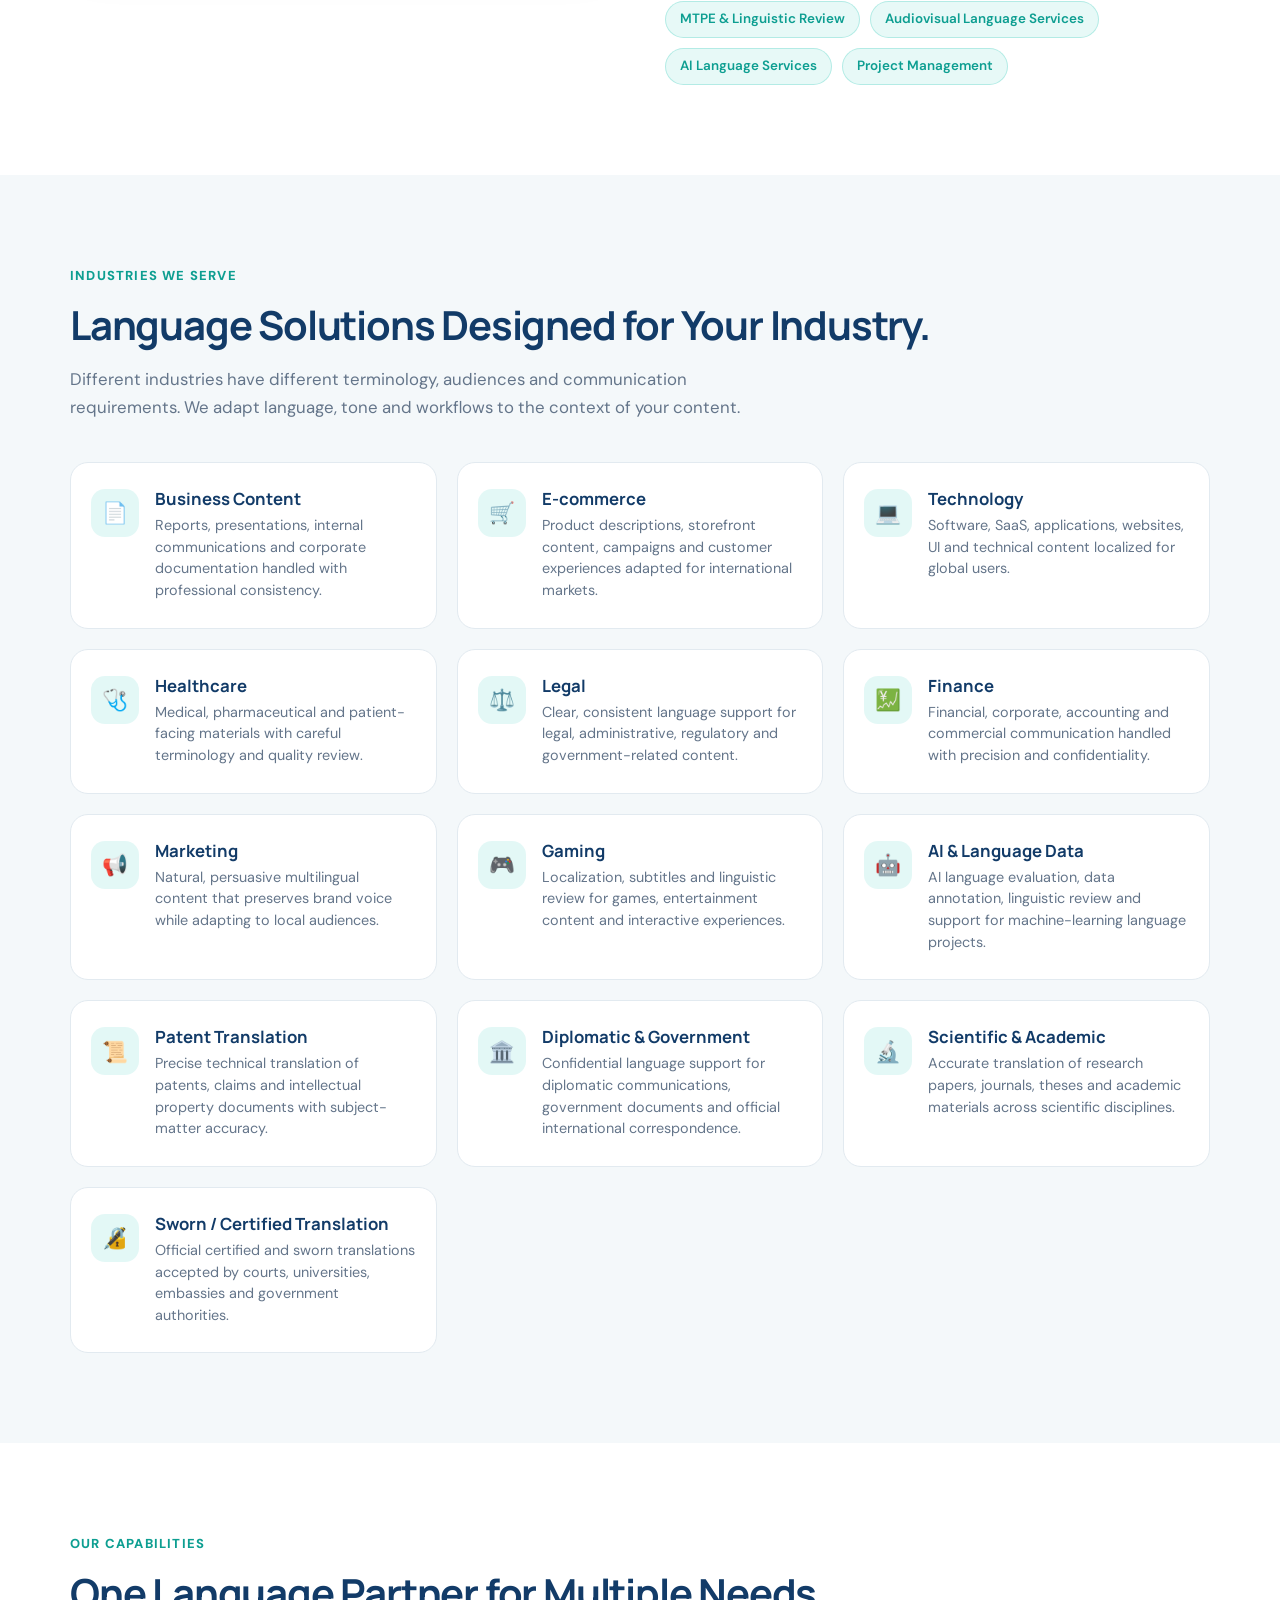
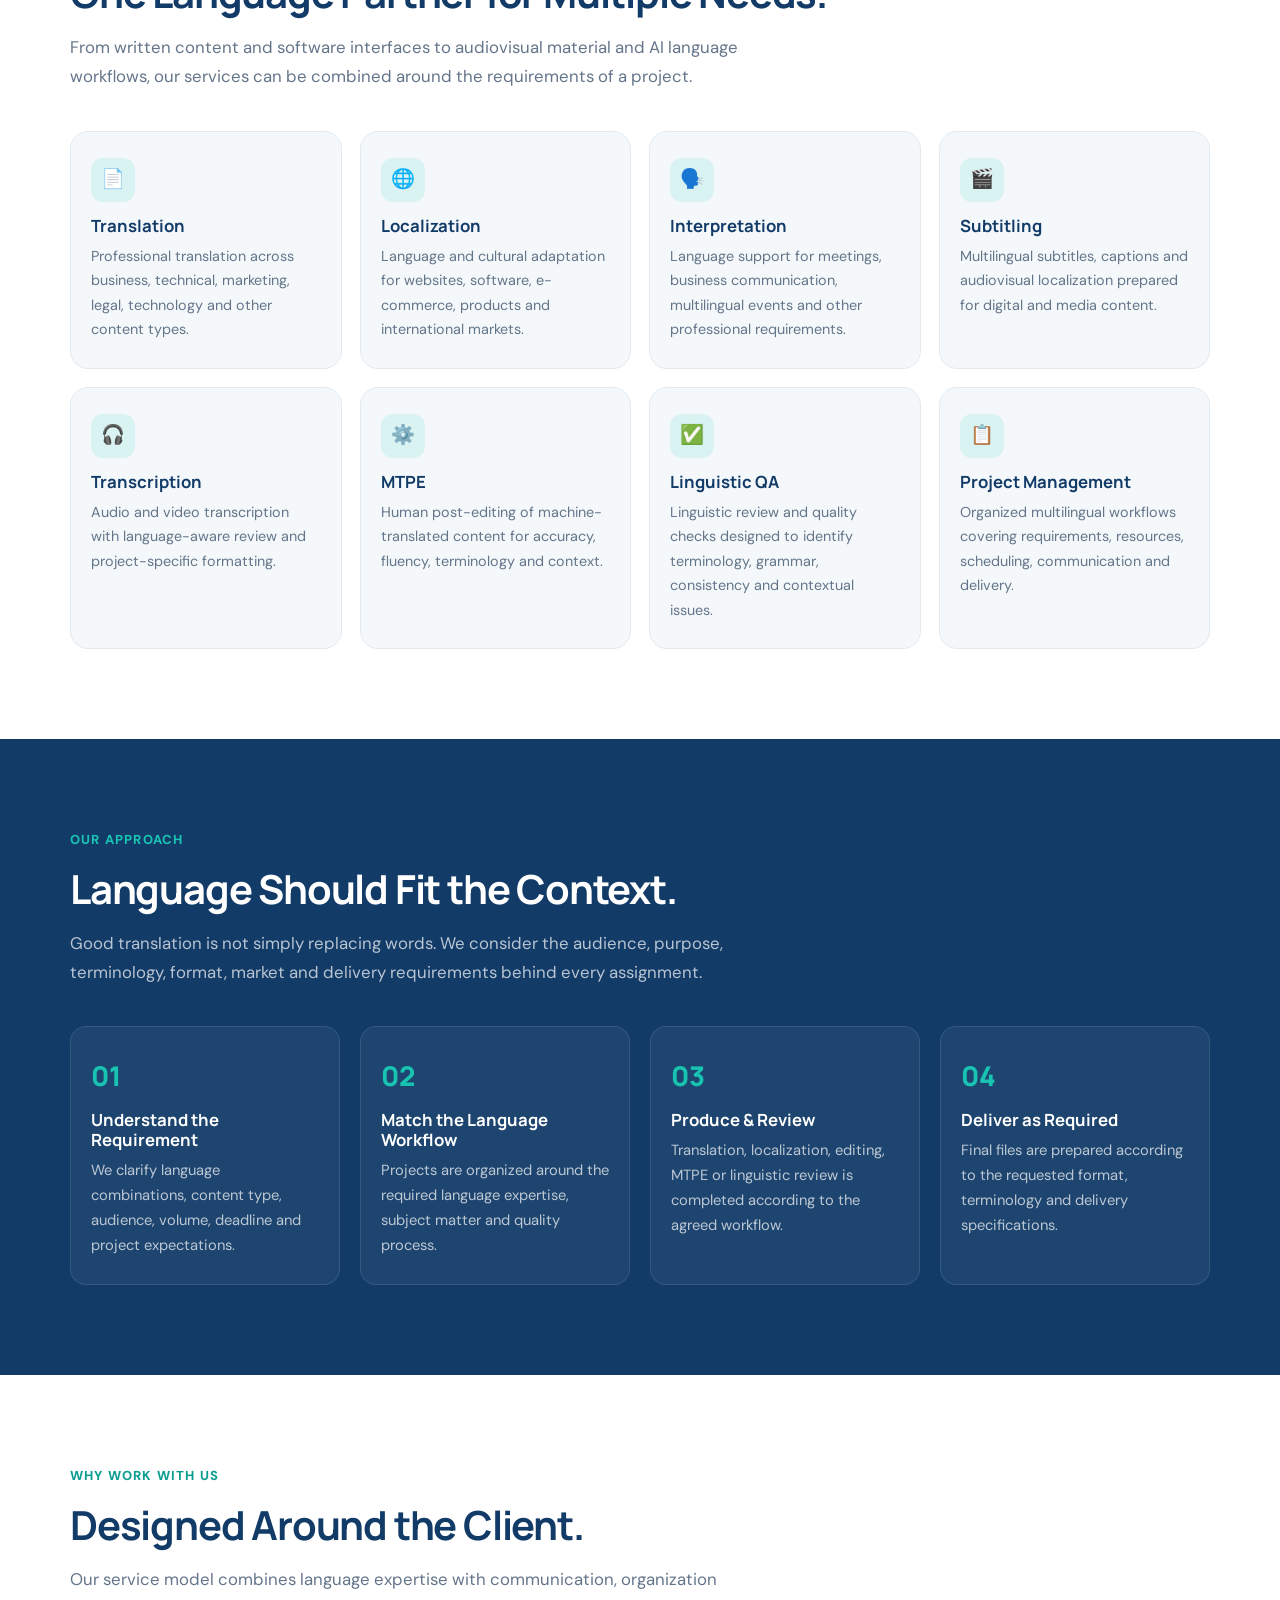
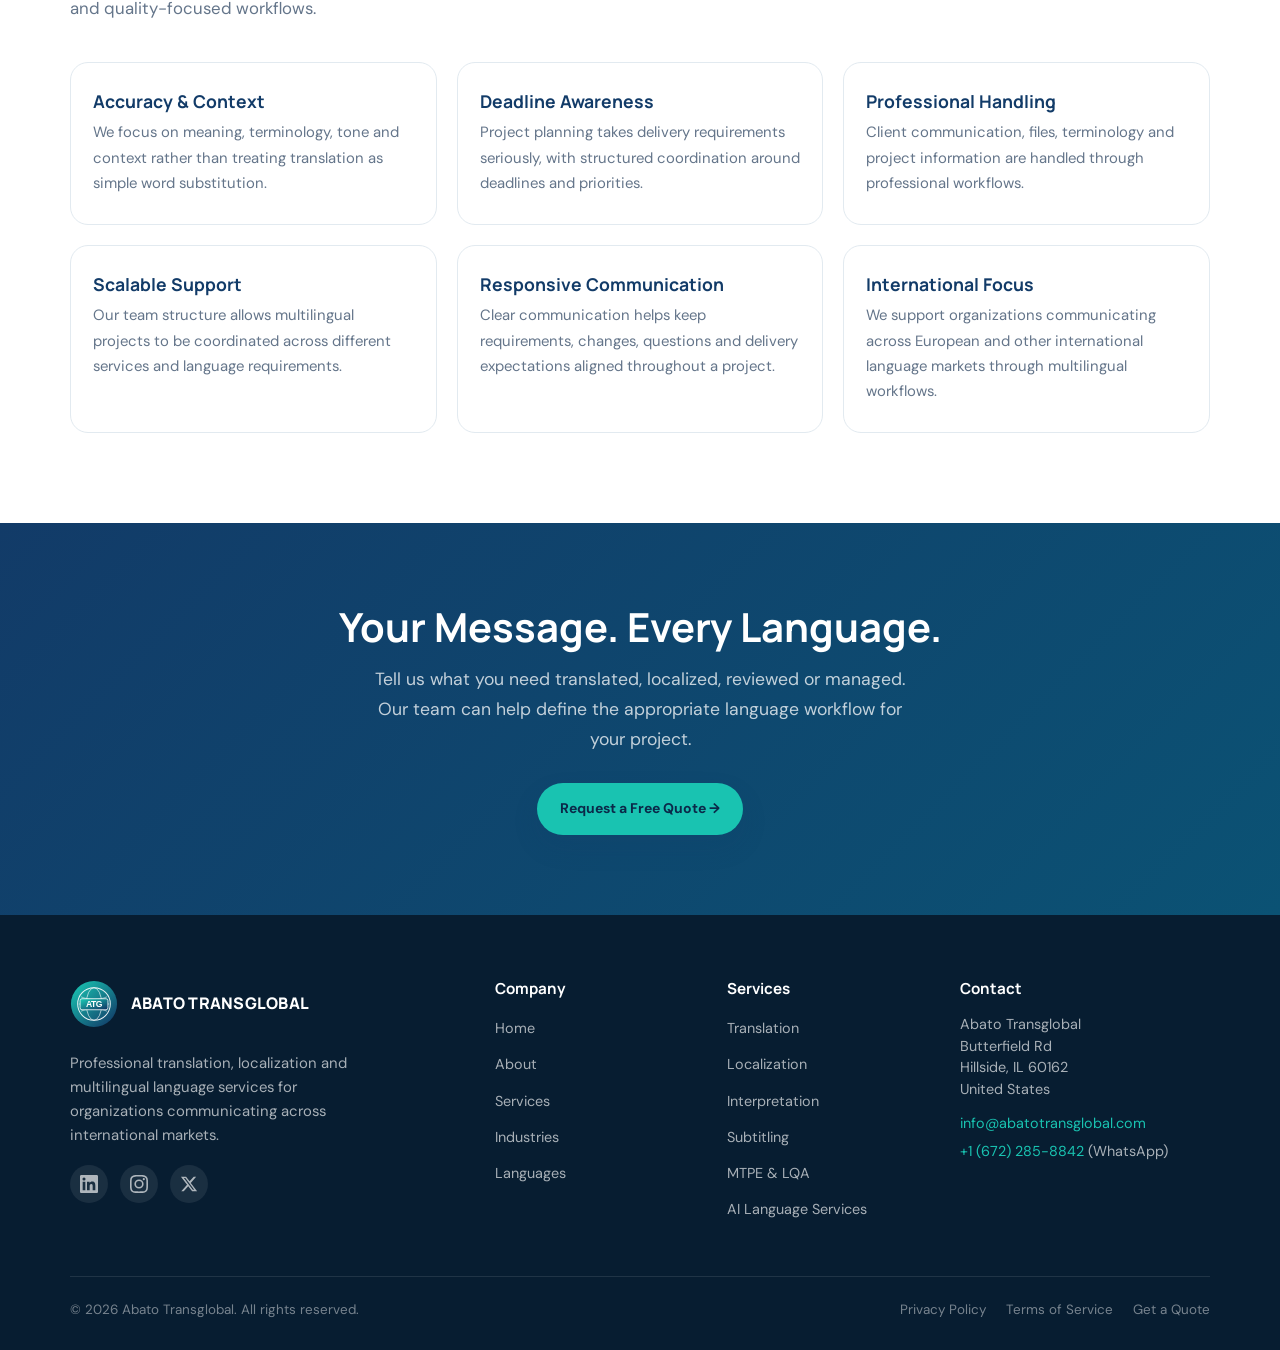
==== commit b8d4d8f5: "Update index.html" ====
--- a/about/index.html
+++ b/about/index.html
@@ -4,7 +4,7 @@
   <meta charset="UTF-8">
   <meta name="viewport" content="width=device-width, initial-scale=1.0">
   <title>About Us | Abato Transglobal</title>
-  <meta name="description" content="Abato Transglobal provides professional language and localization services with more than 12 years of experience and over 180 full-time professionals.">
+  <meta name="description" content="Abato Transglobal provides professional language and localization services with more than 12 years of experience and over 900 full-time professionals.">
   <link rel="canonical" href="https://abatotransglobal.com/about/">
 
   <!-- Exact fonts from homepage -->
@@ -616,7 +616,7 @@
     <div class="hero-content">
       <div class="eyebrow">About Abato Transglobal</div>
       <h1>Language Solutions Built for <span>Global Communication.</span></h1>
-      <p>Abato Transglobal provides professional language and localization services designed to help organizations communicate clearly across markets, cultures and languages. With more than 12 years of industry experience and a team of over 180 full-time professionals, we support multilingual projects with structured workflows, linguistic expertise and responsive project management.</p>
+      <p>Abato Transglobal provides professional language and localization services designed to help organizations communicate clearly across markets, cultures and languages. With more than 12 years of industry experience and a team of over 900 full-time professionals, we support multilingual projects with structured workflows, linguistic expertise and responsive project management.</p>
       <div class="hero-btns">
         <a href="../services/" class="btn btn-primary">Explore Our Services</a>
         <a href="../#quote" class="btn btn-outline">Start a Project</a>
@@ -631,7 +631,7 @@
 <!-- STATS -->
 <div class="stats">
   <div class="stat-card"><strong>12+</strong><span>Years of Experience</span></div>
-  <div class="stat-card"><strong>180+</strong><span>Full-Time Employees</span></div>
+  <div class="stat-card"><strong>900+</strong><span>Full-Time Employees</span></div>
   <div class="stat-card"><strong>Global</strong><span>Multilingual Coverage</span></div>
   <div class="stat-card"><strong>End-to-End</strong><span>Language Support</span></div>
 </div>
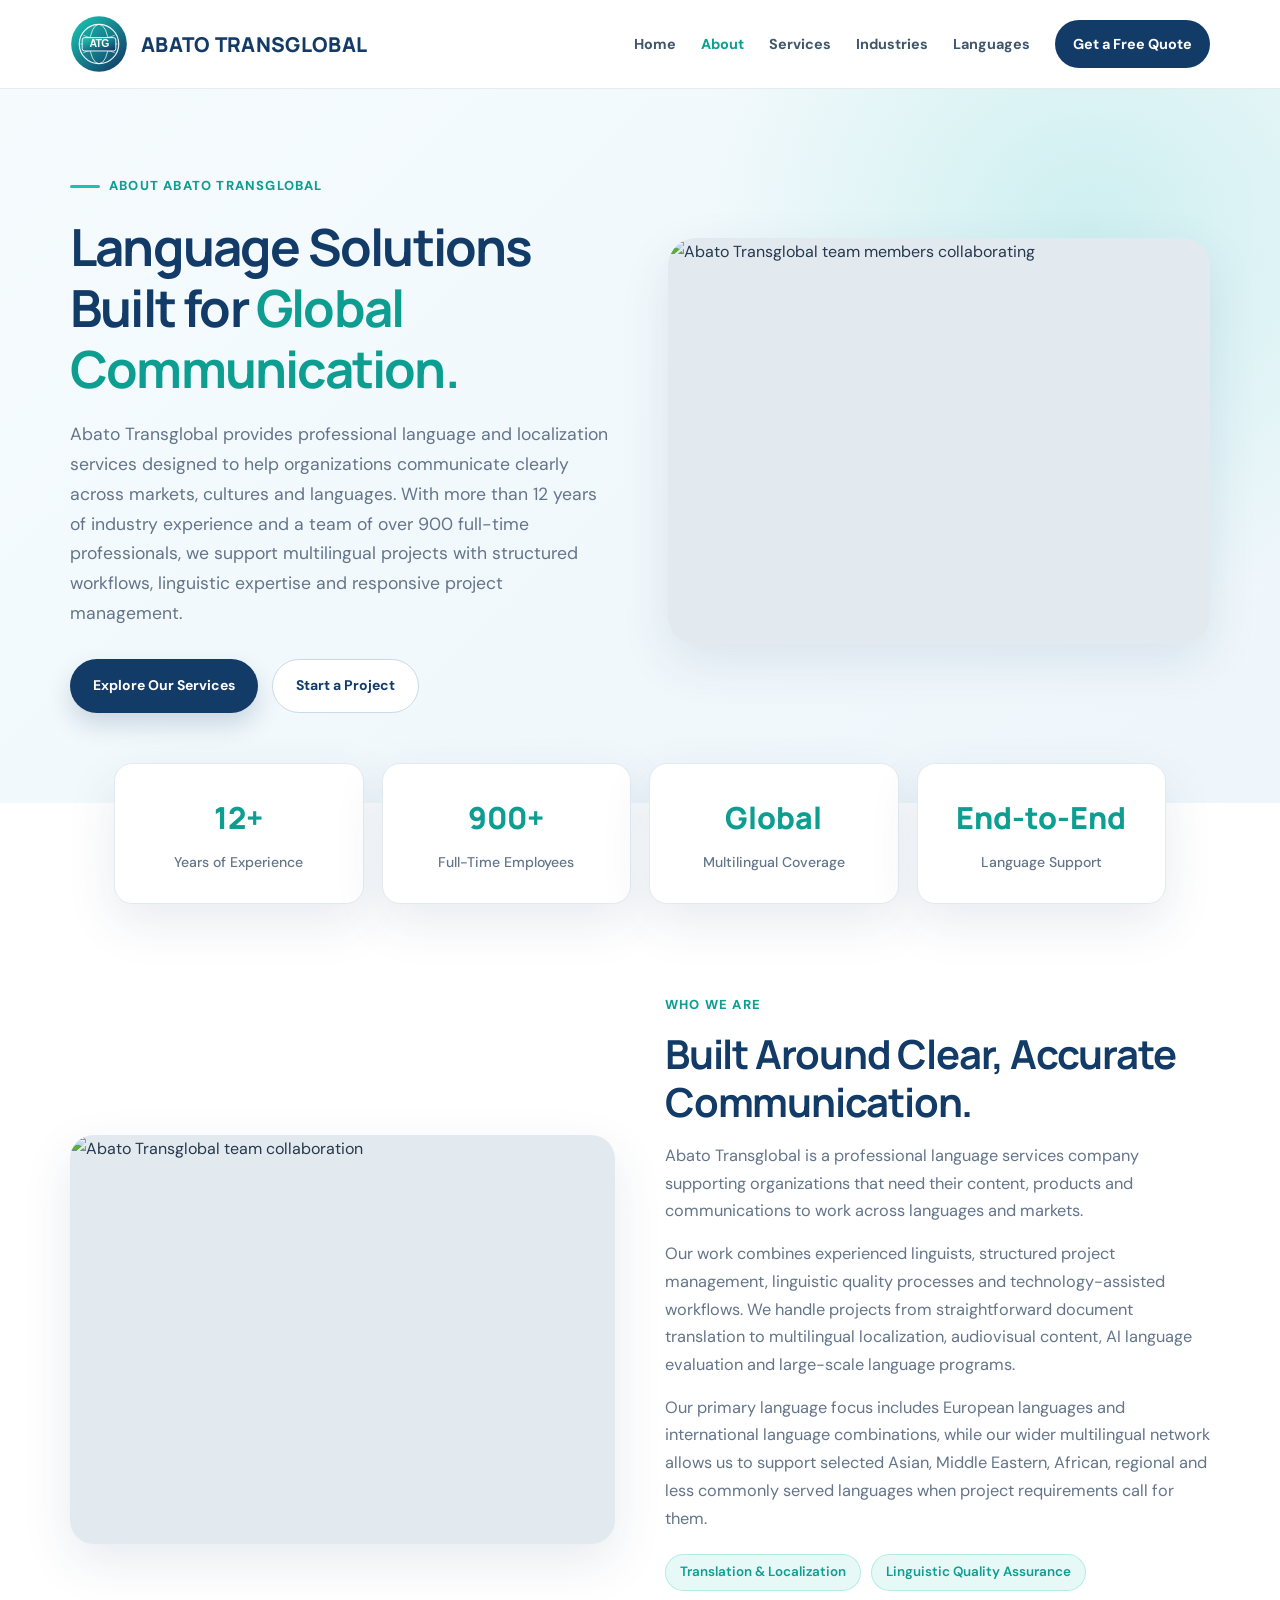
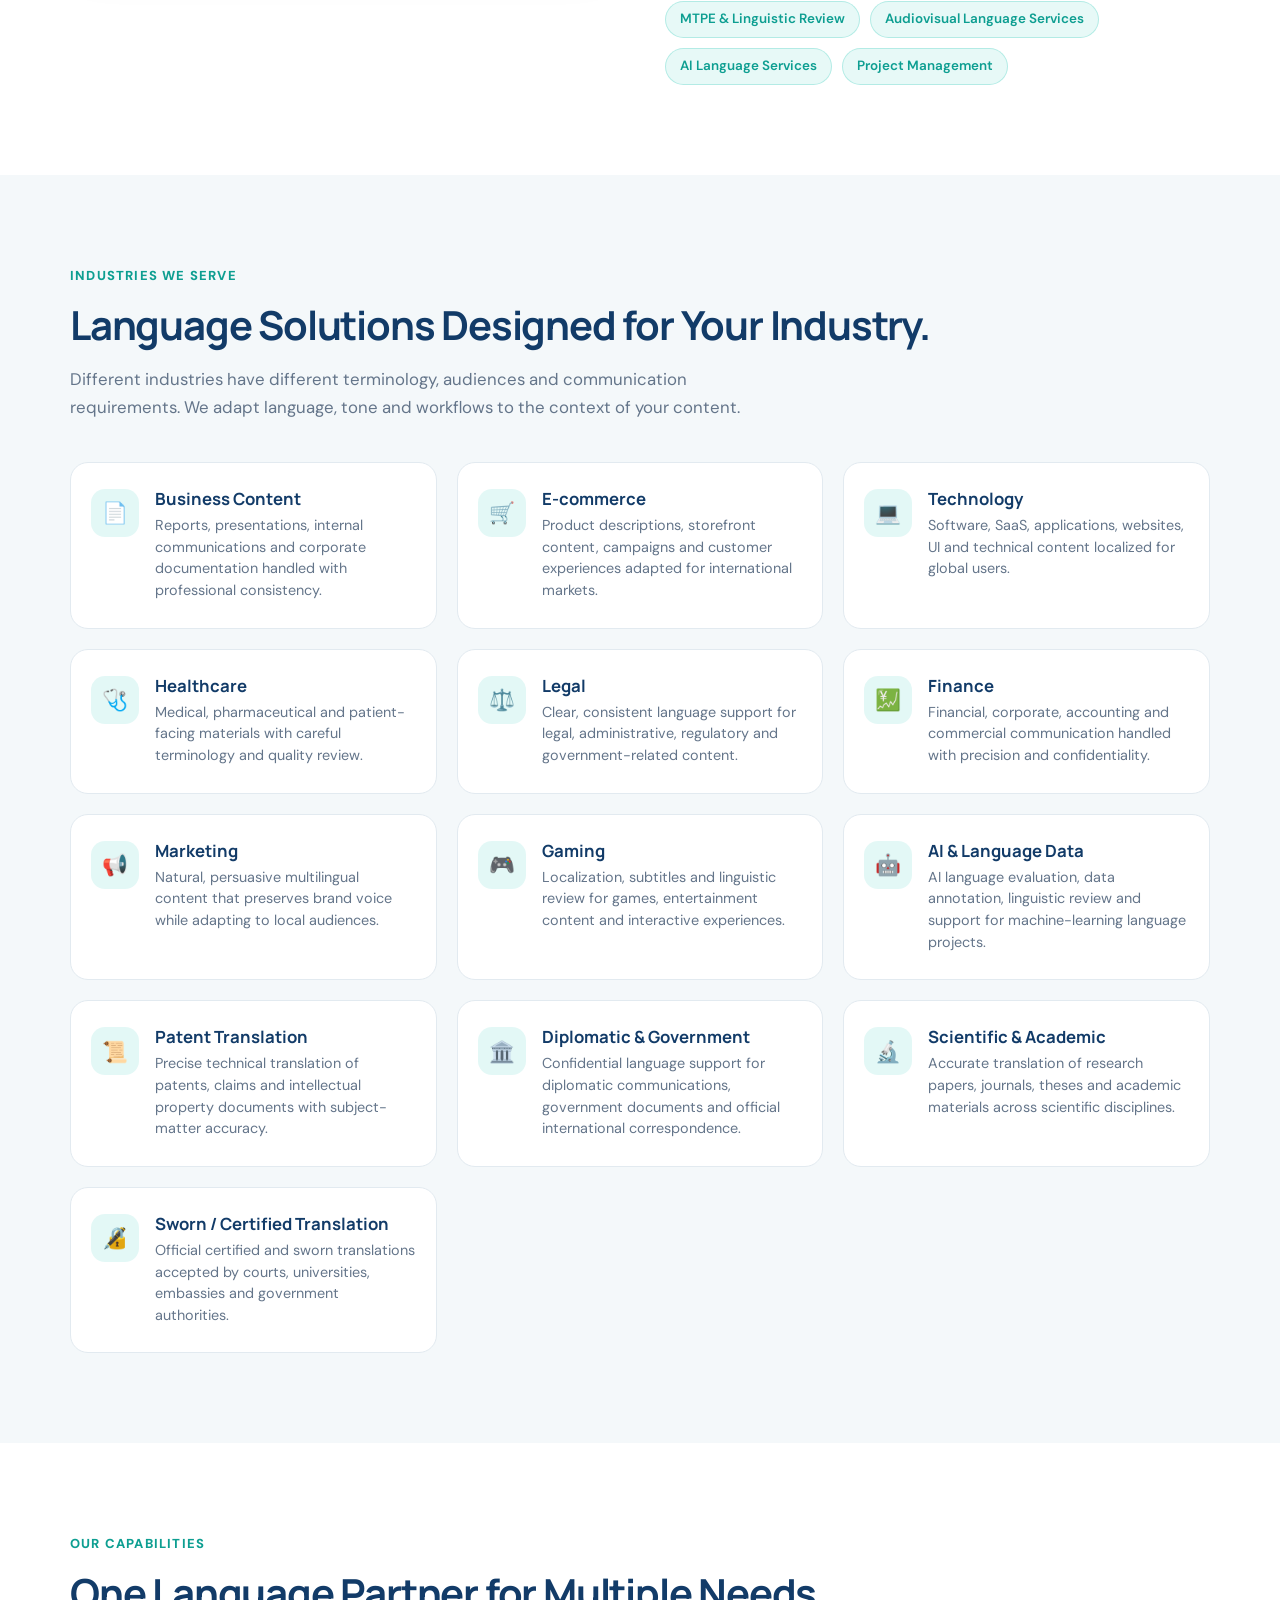
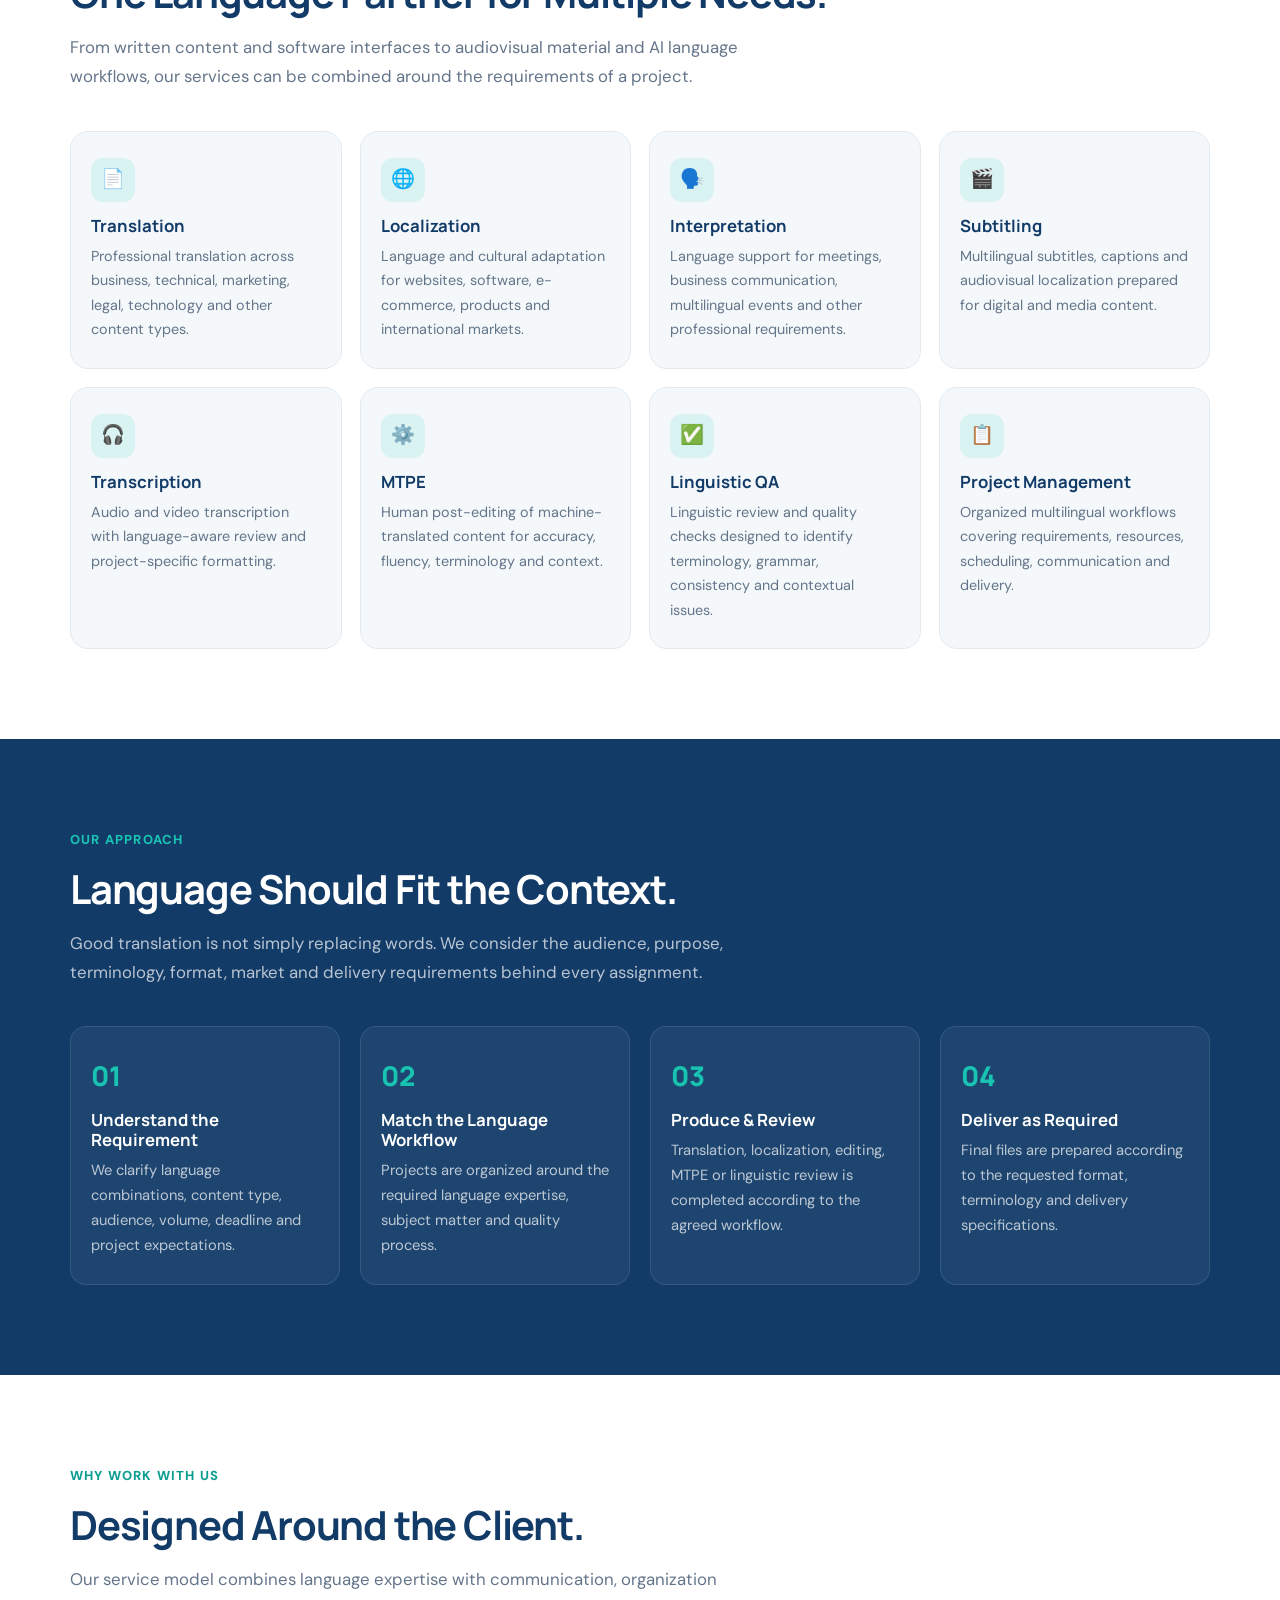
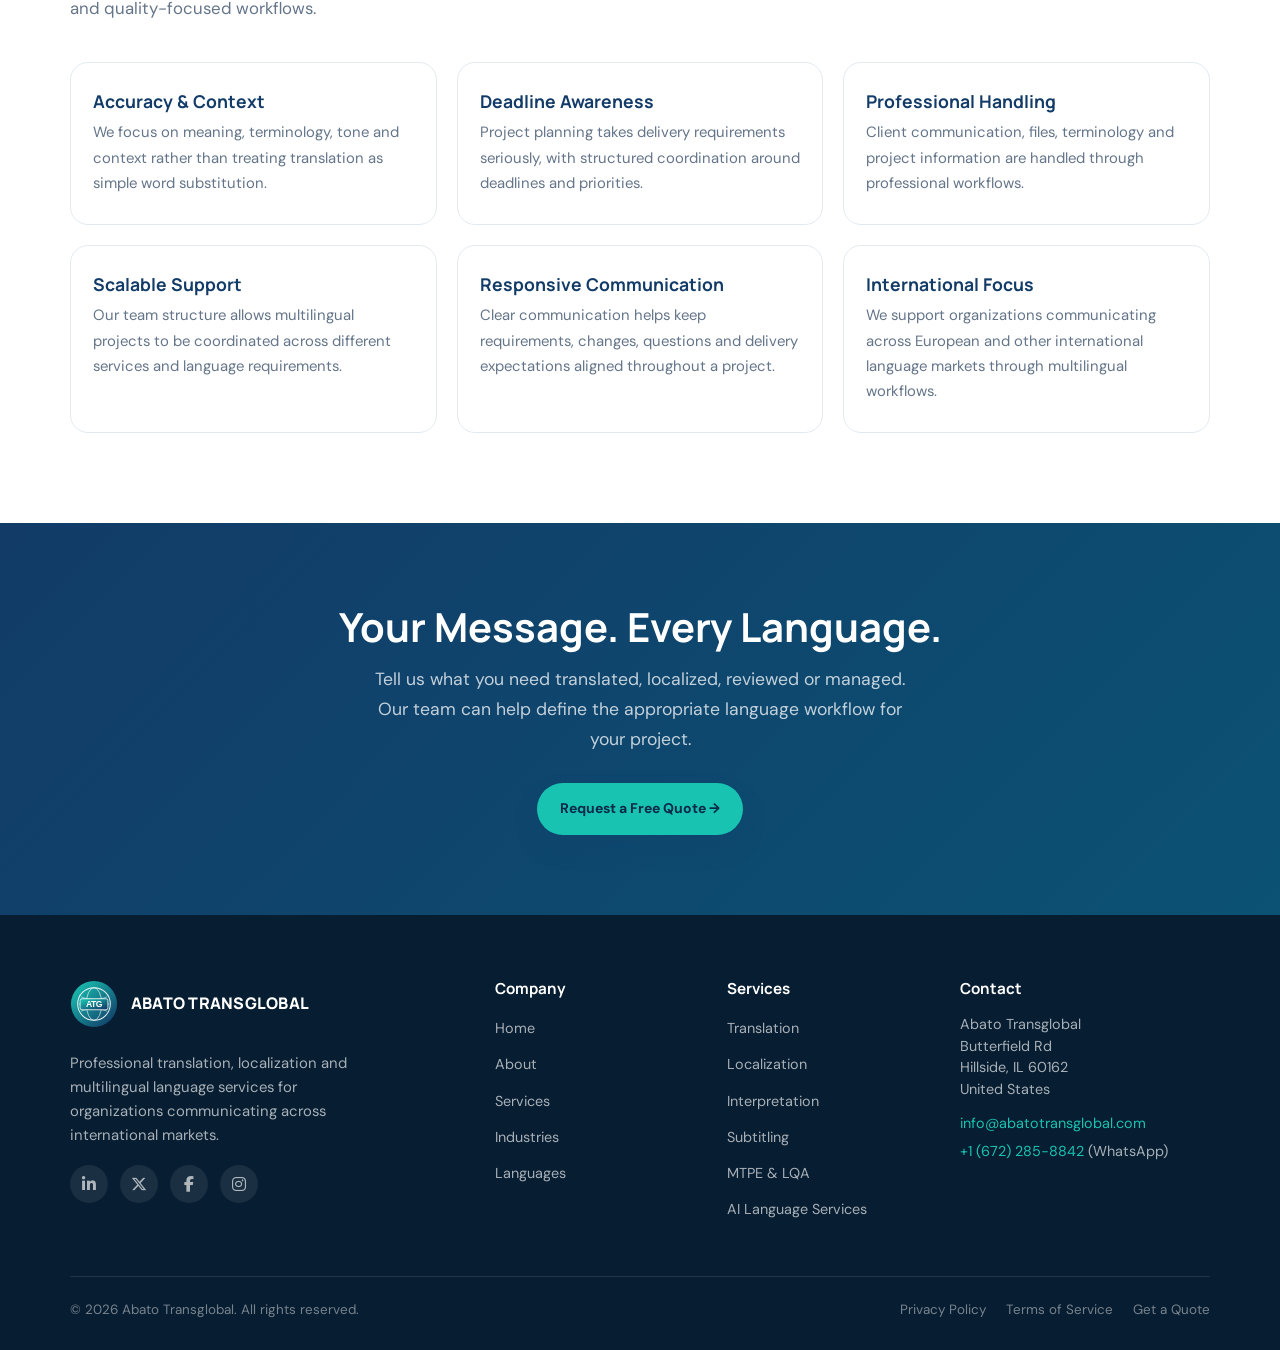
==== commit eb6e8105: "Update index.html" ====
--- a/about/index.html
+++ b/about/index.html
@@ -773,15 +773,10 @@
       </a>
       <p>Professional translation, localization and multilingual language services for organizations communicating across international markets.</p>
       <div class="socials">
-        <a href="#" title="LinkedIn" aria-label="LinkedIn" target="_blank" rel="noopener">
-          <svg viewBox="0 0 24 24"><path d="M20.447 20.452h-3.554v-5.569c0-1.328-.027-3.037-1.852-3.037-1.853 0-2.136 1.445-2.136 2.939v5.667H9.351V9h3.414v1.561h.046c.477-.9 1.637-1.85 3.37-1.85 3.601 0 4.267 2.37 4.267 5.455v6.286zM5.337 7.433a2.062 2.062 0 01-2.063-2.065 2.064 2.064 0 112.063 2.065zm1.782 13.019H3.555V9h3.564v11.452zM22.225 0H1.771C.792 0 0 .774 0 1.729v20.542C0 23.227.792 24 1.771 24h20.451C23.2 24 24 23.227 24 22.271V1.729C24 .774 23.2 0 22.222 0h.003z"/></svg>
-        </a>
-        <a href="#" title="Instagram" aria-label="Instagram" target="_blank" rel="noopener">
-          <svg viewBox="0 0 24 24"><path d="M12 2.163c3.204 0 3.584.012 4.85.07 3.252.148 4.771 1.691 4.919 4.919.058 1.265.069 1.645.069 4.849 0 3.205-.012 3.584-.069 4.849-.149 3.225-1.664 4.771-4.919 4.919-1.266.058-1.644.07-4.85.07-3.204 0-3.584-.012-4.849-.07-3.26-.149-4.771-1.699-4.919-4.92-.058-1.265-.07-1.644-.07-4.849 0-3.204.013-3.583.07-4.849.149-3.227 1.664-4.771 4.919-4.919 1.266-.057 1.645-.069 4.849-.069zM12 0C8.741 0 8.333.014 7.053.072 2.695.272.273 2.69.073 7.052.014 8.333 0 8.741 0 12c0 3.259.014 3.668.072 4.948.2 4.358 2.618 6.78 6.98 6.98C8.333 23.986 8.741 24 12 24c3.259 0 3.668-.014 4.948-.072 4.354-.2 6.782-2.618 6.979-6.98.059-1.28.073-1.689.073-4.948 0-3.259-.014-3.667-.072-4.947-.196-4.354-2.617-6.78-6.979-6.98C15.668.014 15.259 0 12 0zm0 5.838a6.162 6.162 0 100 12.324 6.162 6.162 0 000-12.324zM12 16a4 4 0 110-8 4 4 0 010 8zm6.406-11.845a1.44 1.44 0 100 2.881 1.44 1.44 0 000-2.881z"/></svg>
-        </a>
-        <a href="#" title="X" aria-label="X" target="_blank" rel="noopener">
-          <svg viewBox="0 0 24 24"><path d="M18.244 2.25h3.308l-7.227 8.26 8.502 11.24H16.17l-5.214-6.817L4.99 21.75H1.68l7.73-8.835L1.254 2.25H8.08l4.713 6.231zm-1.161 17.52h1.833L7.084 4.126H5.117z"/></svg>
-        </a>
+       <a href="https://www.linkedin.com/company/abatotransglobal/" aria-label="LinkedIn" title="https://www.linkedin.com/company/abatotransglobal/"><i class="fa-brands fa-linkedin-in"></i></a>
+            <a href="#" aria-label="X" title="Add your X profile URL"><i class="fa-brands fa-x-twitter"></i></a>
+            <a href="#" aria-label="Facebook" title="Add your Facebook page URL"><i class="fa-brands fa-facebook-f"></i></a>
+            <a href="#" aria-label="Instagram" title="Add your Instagram profile URL"><i class="fa-brands fa-instagram"></i></a>
       </div>
     </div>
 
